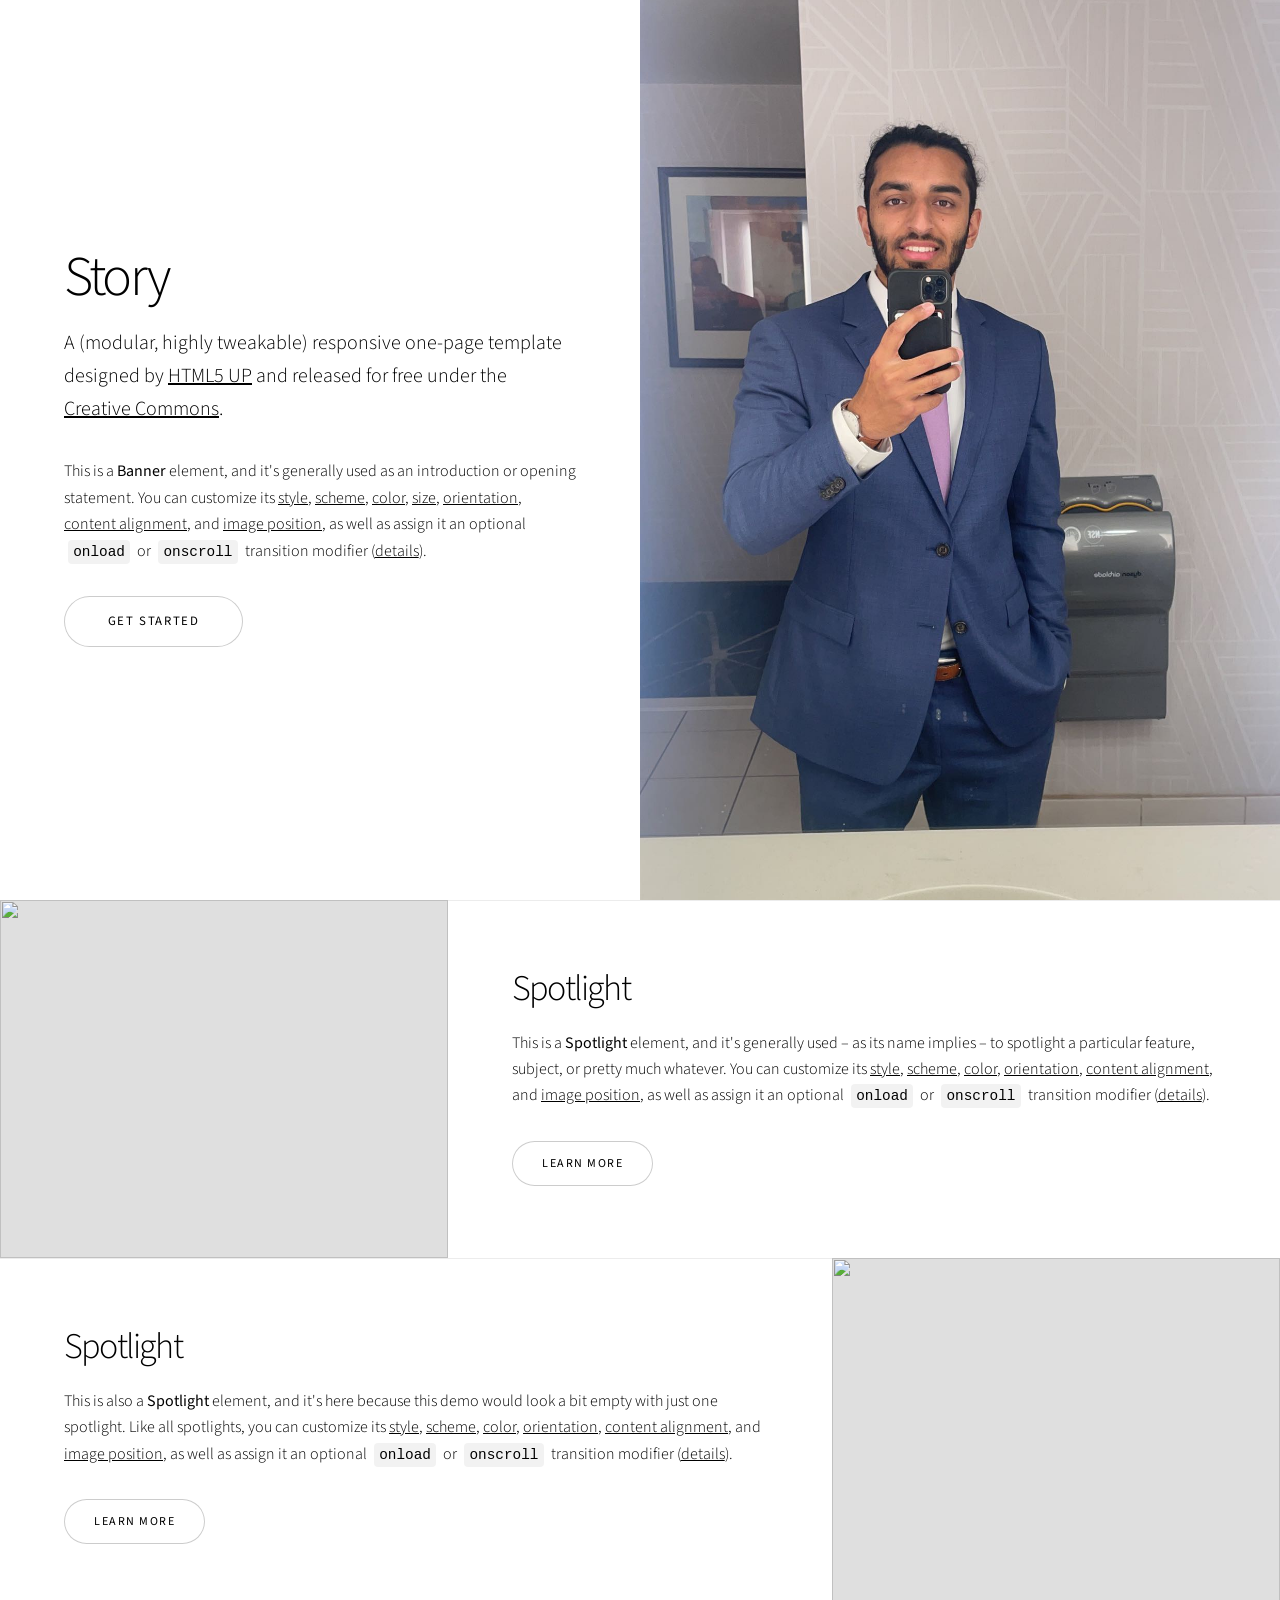
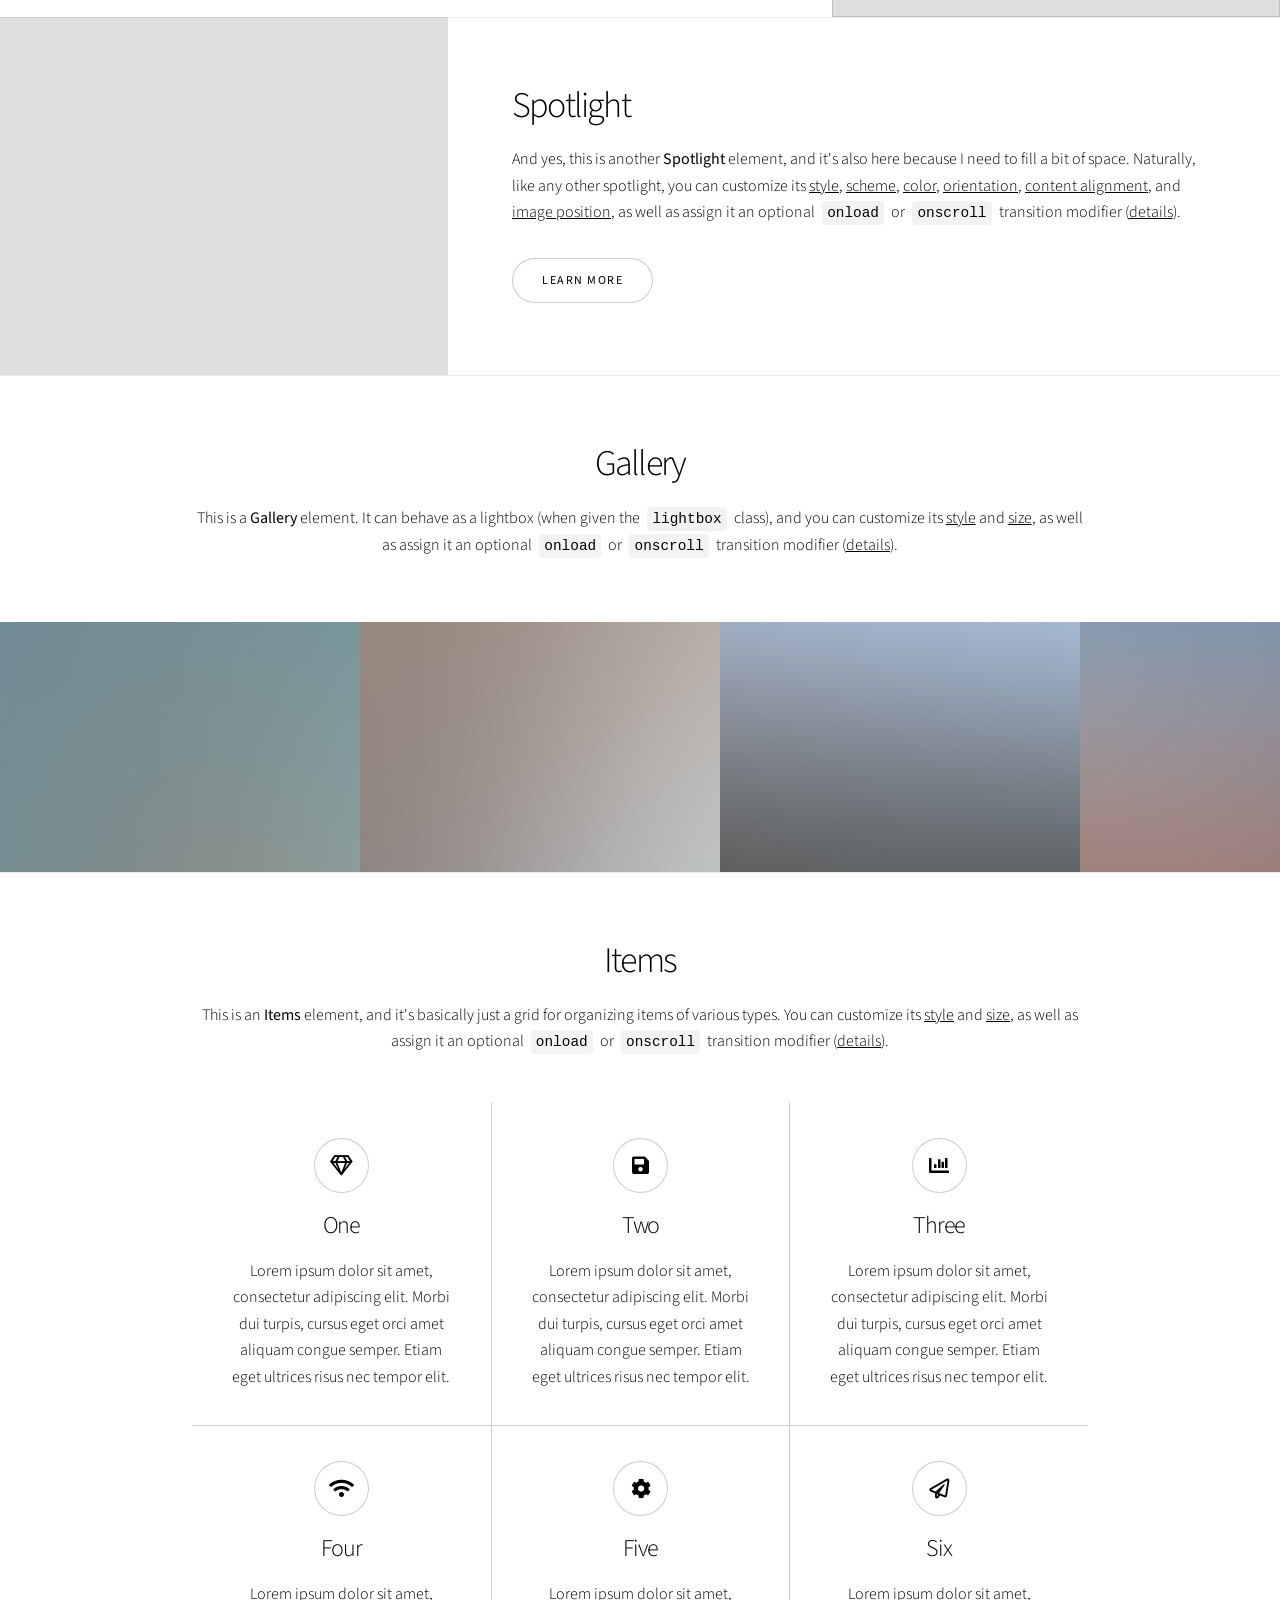
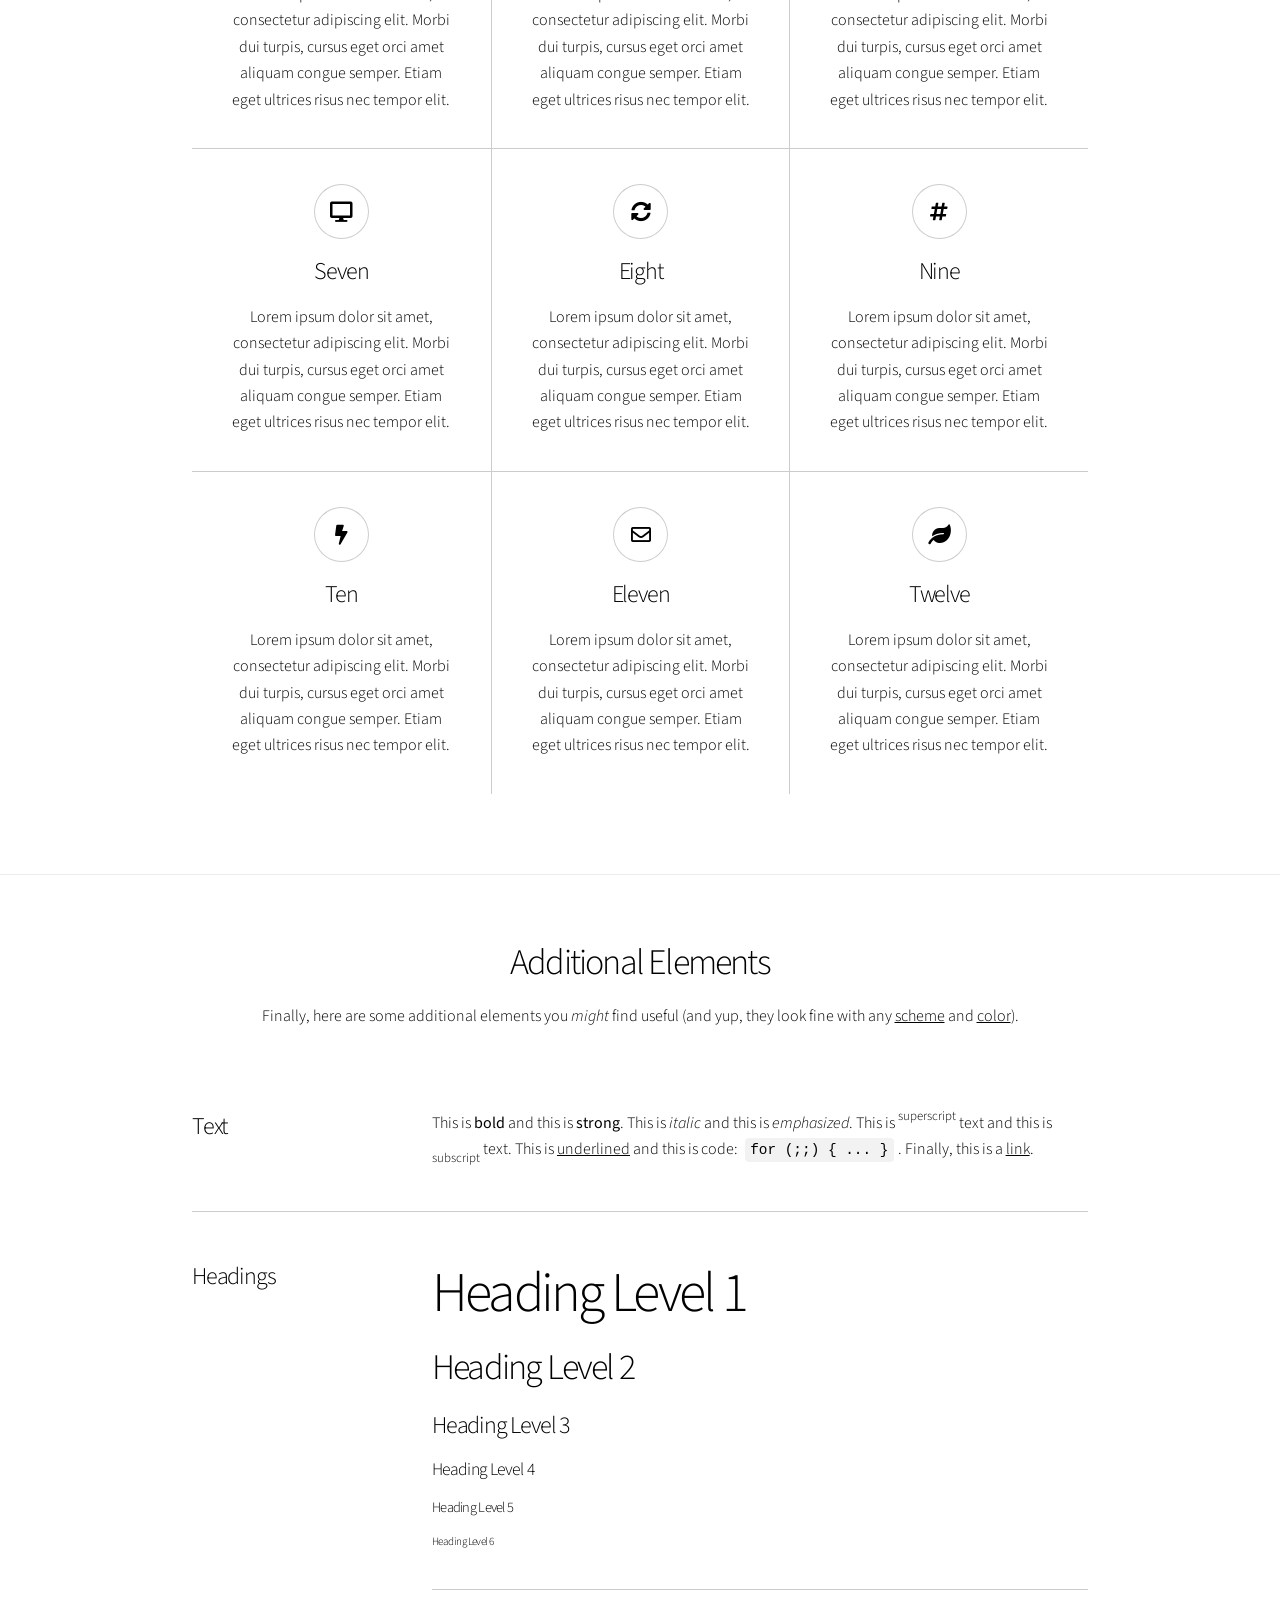
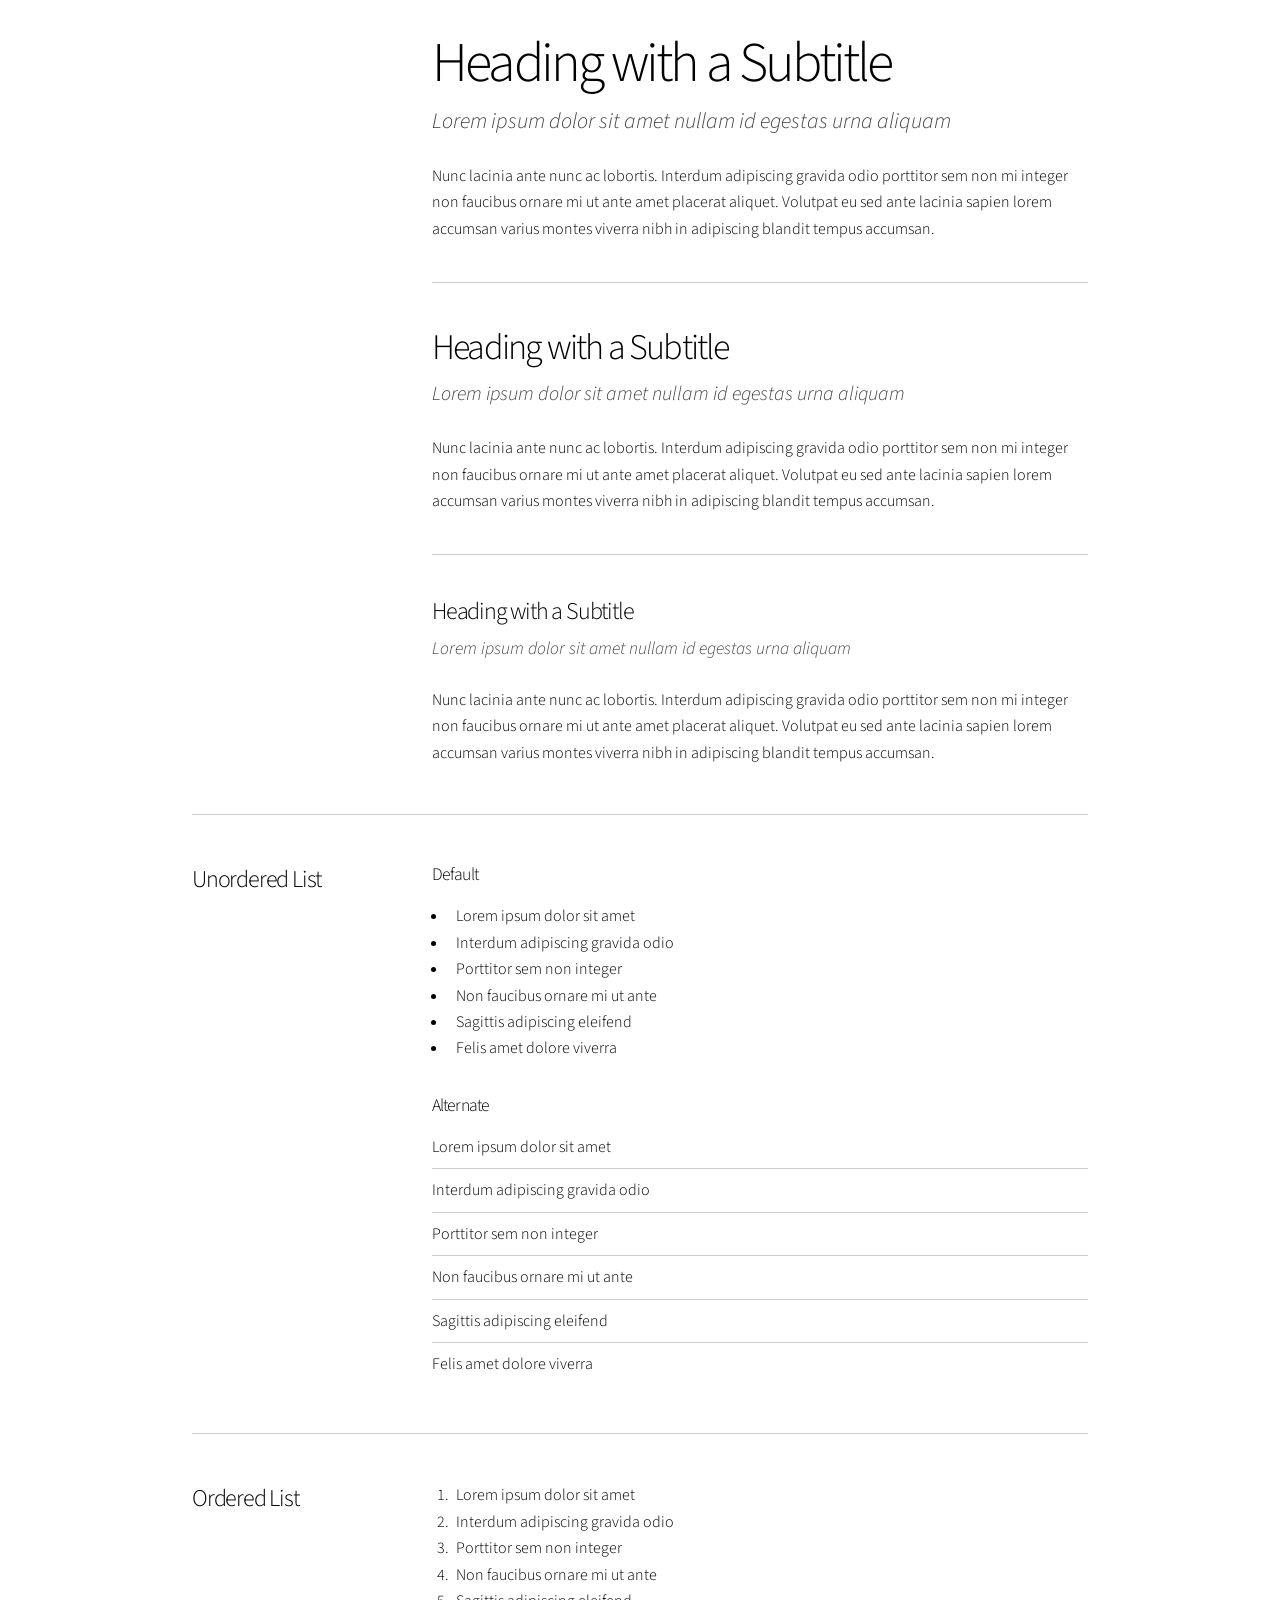
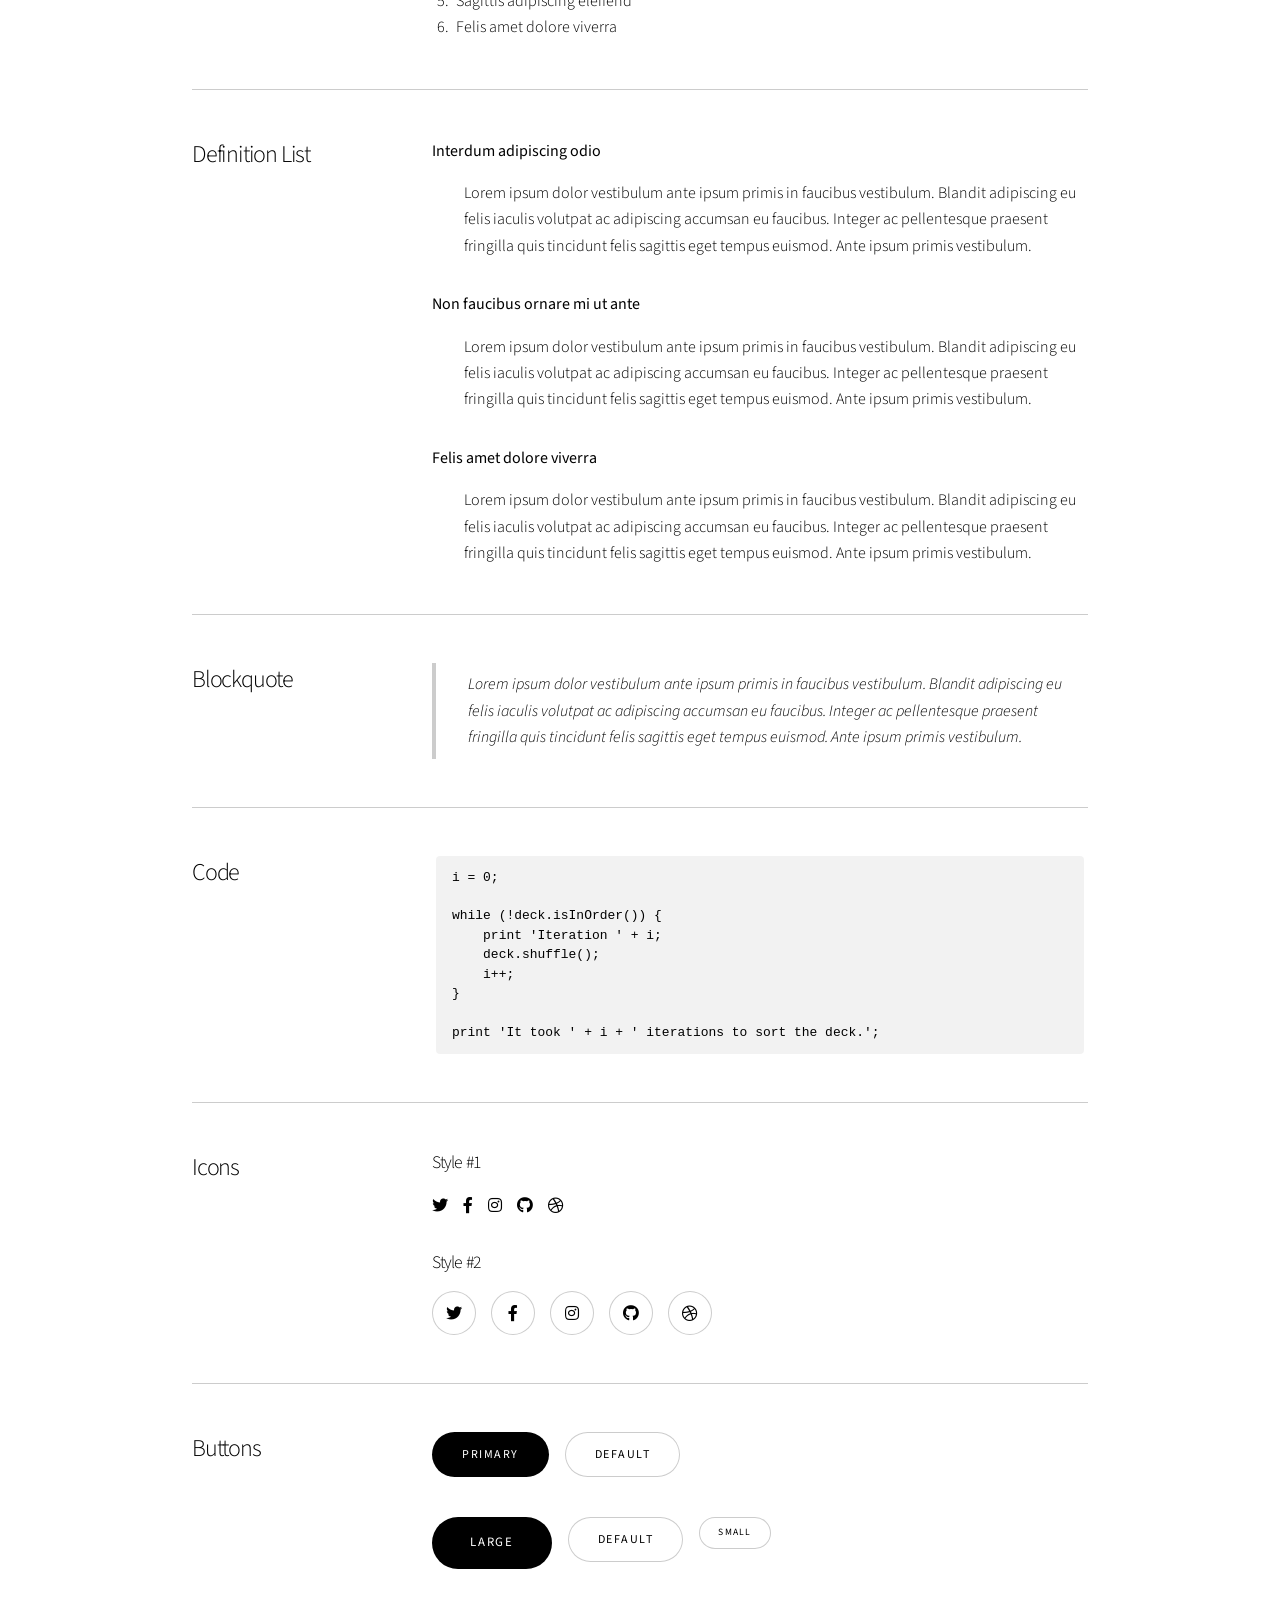
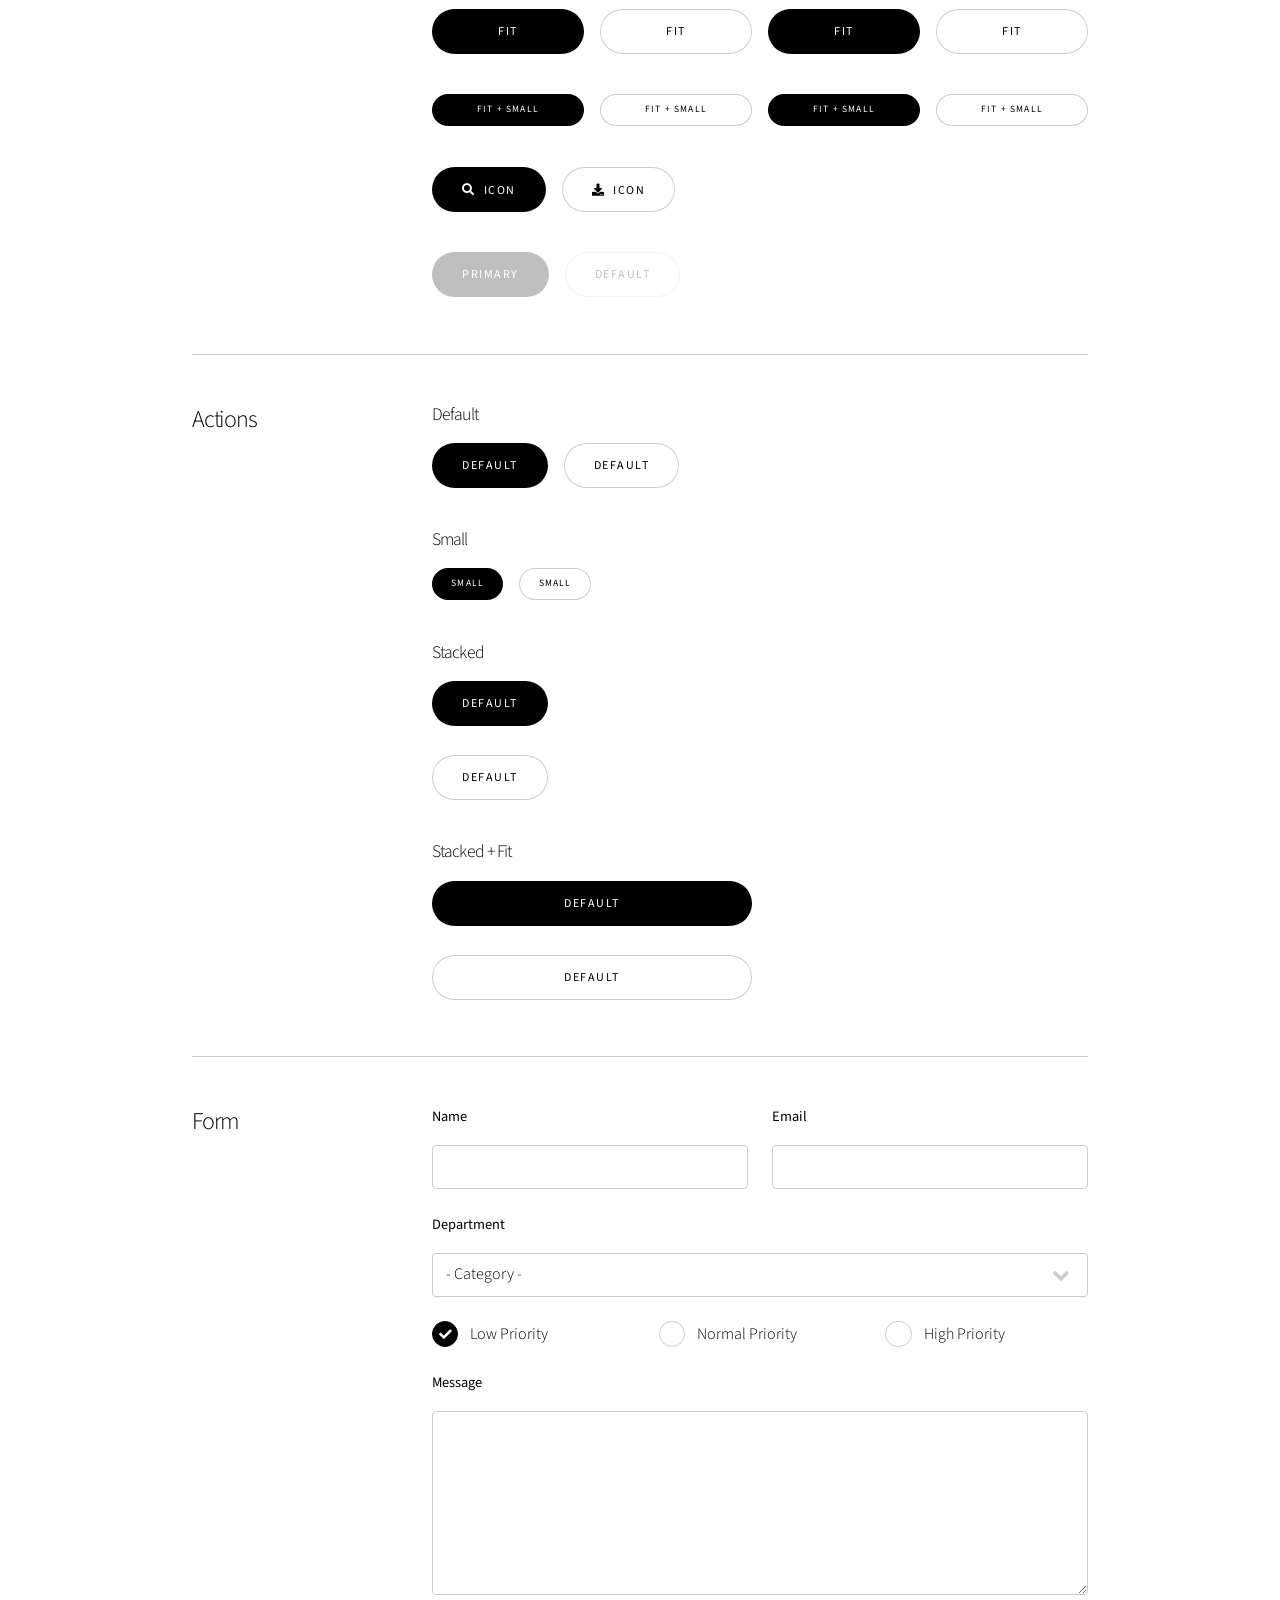
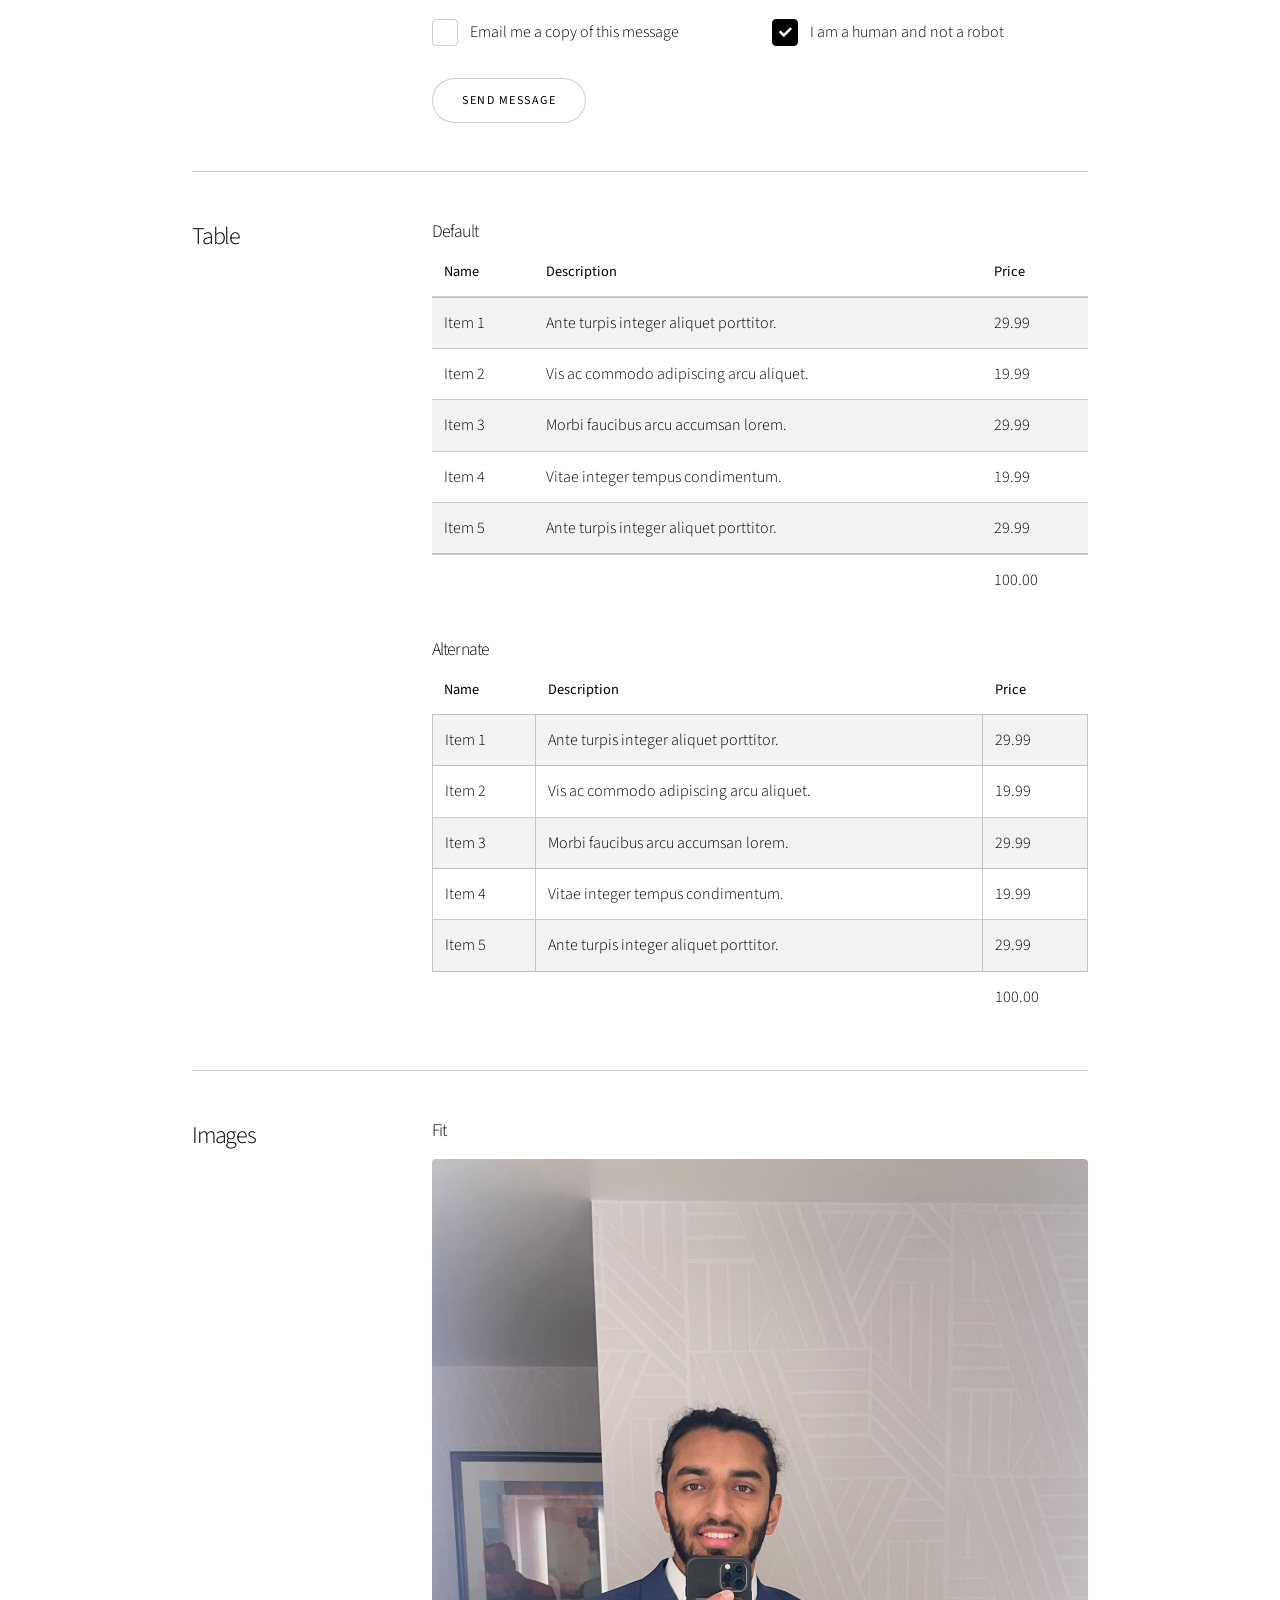
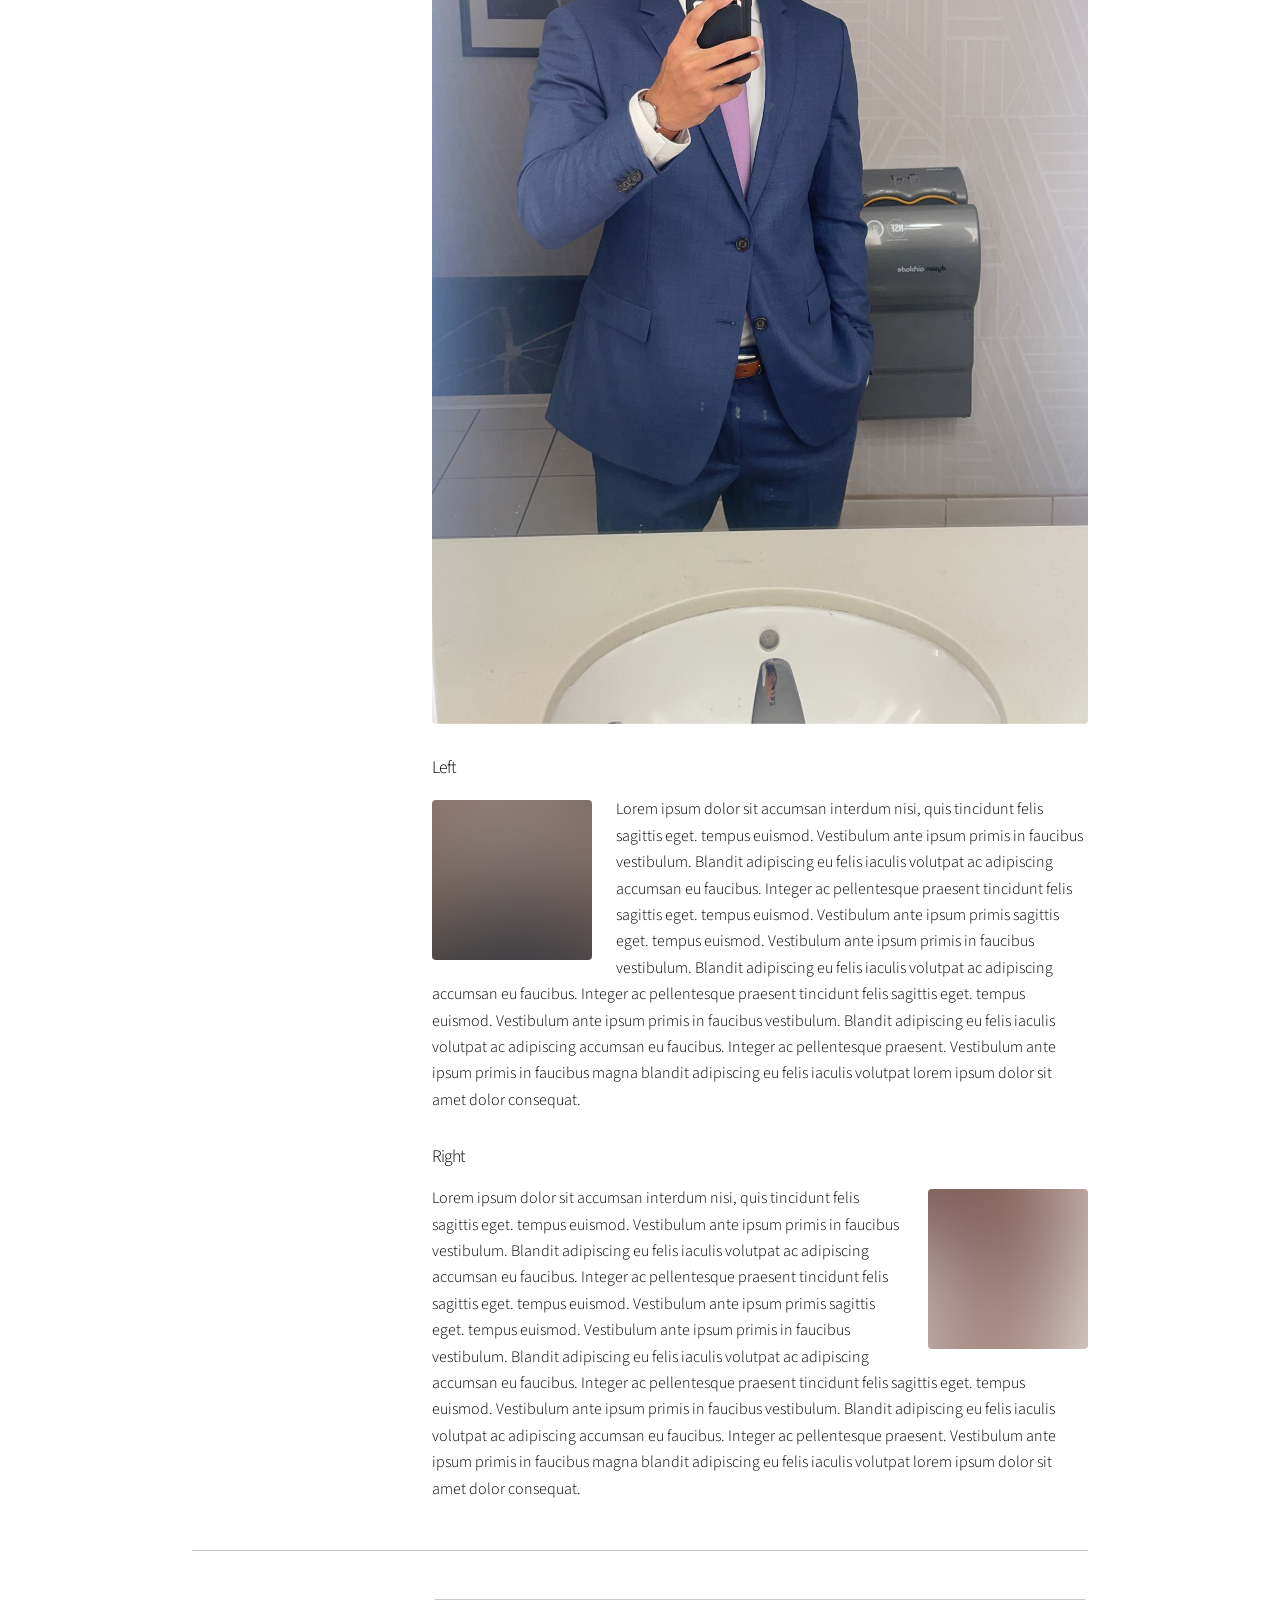
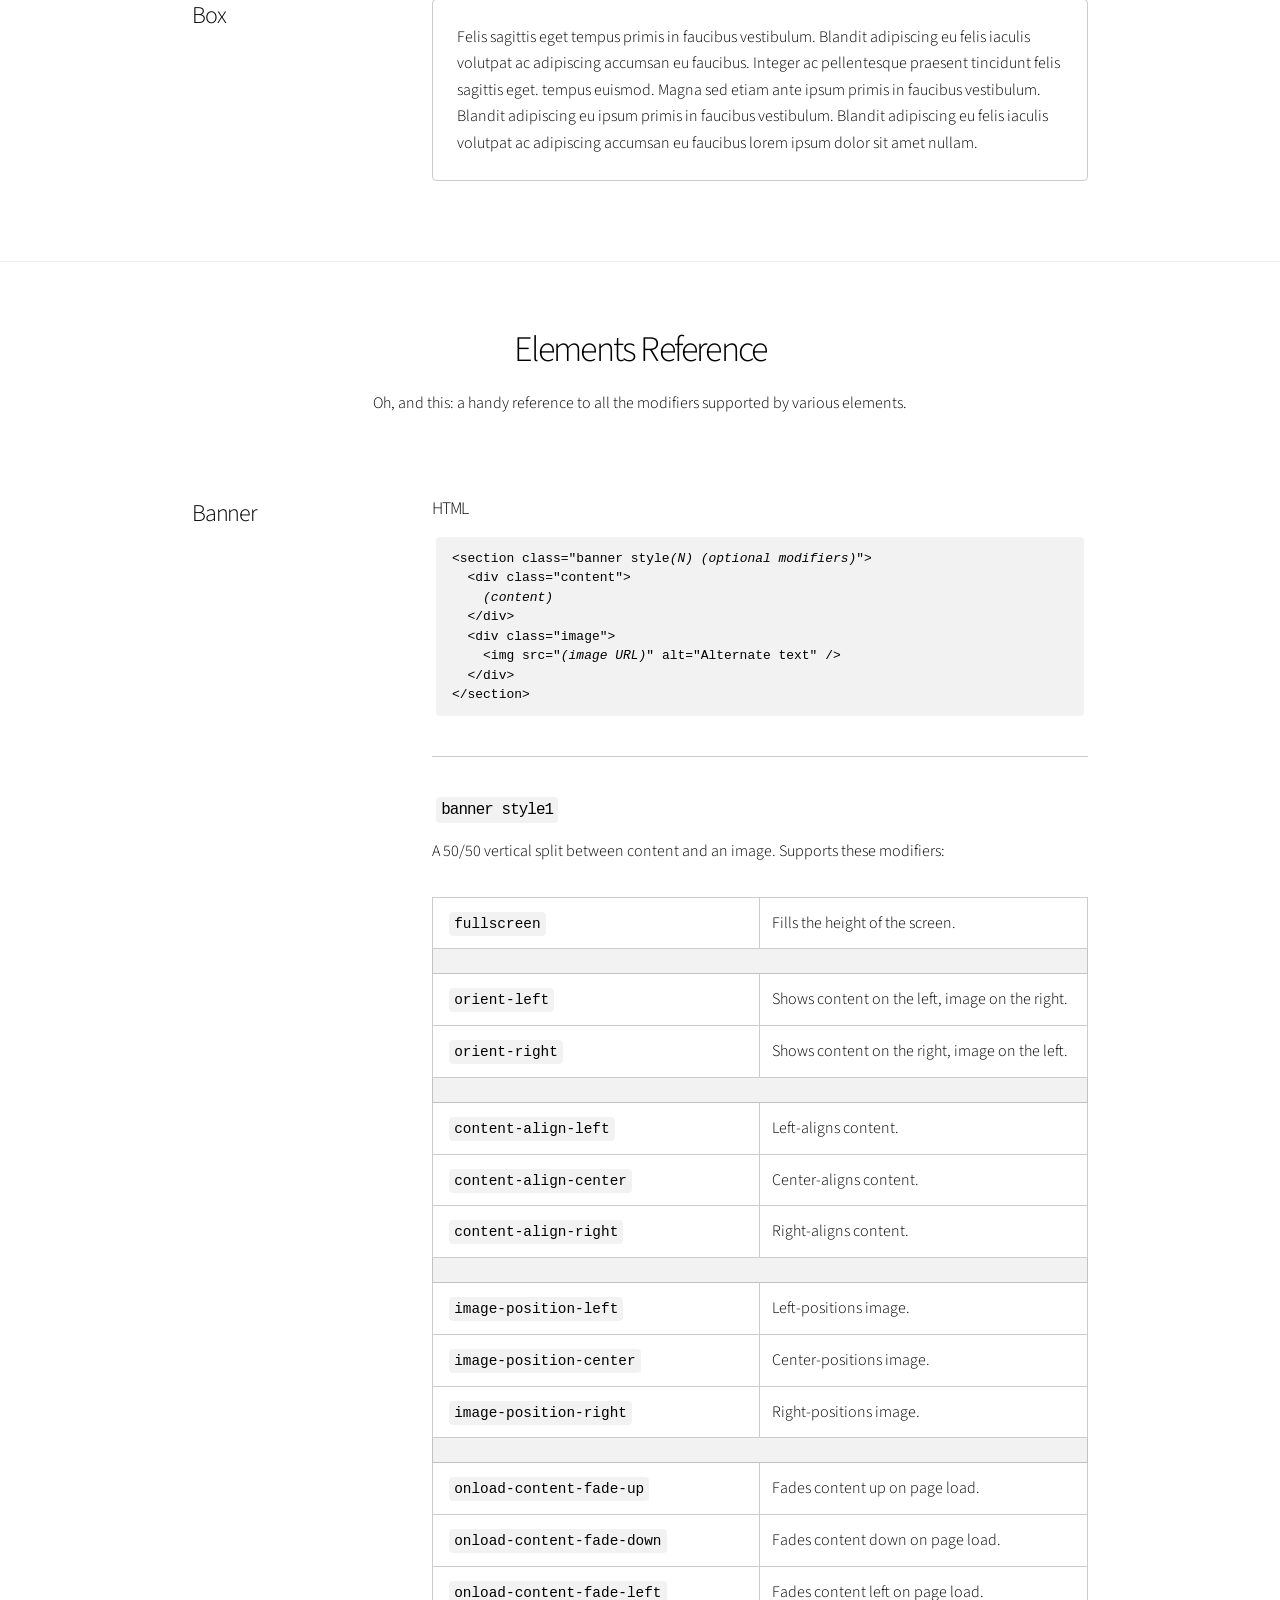
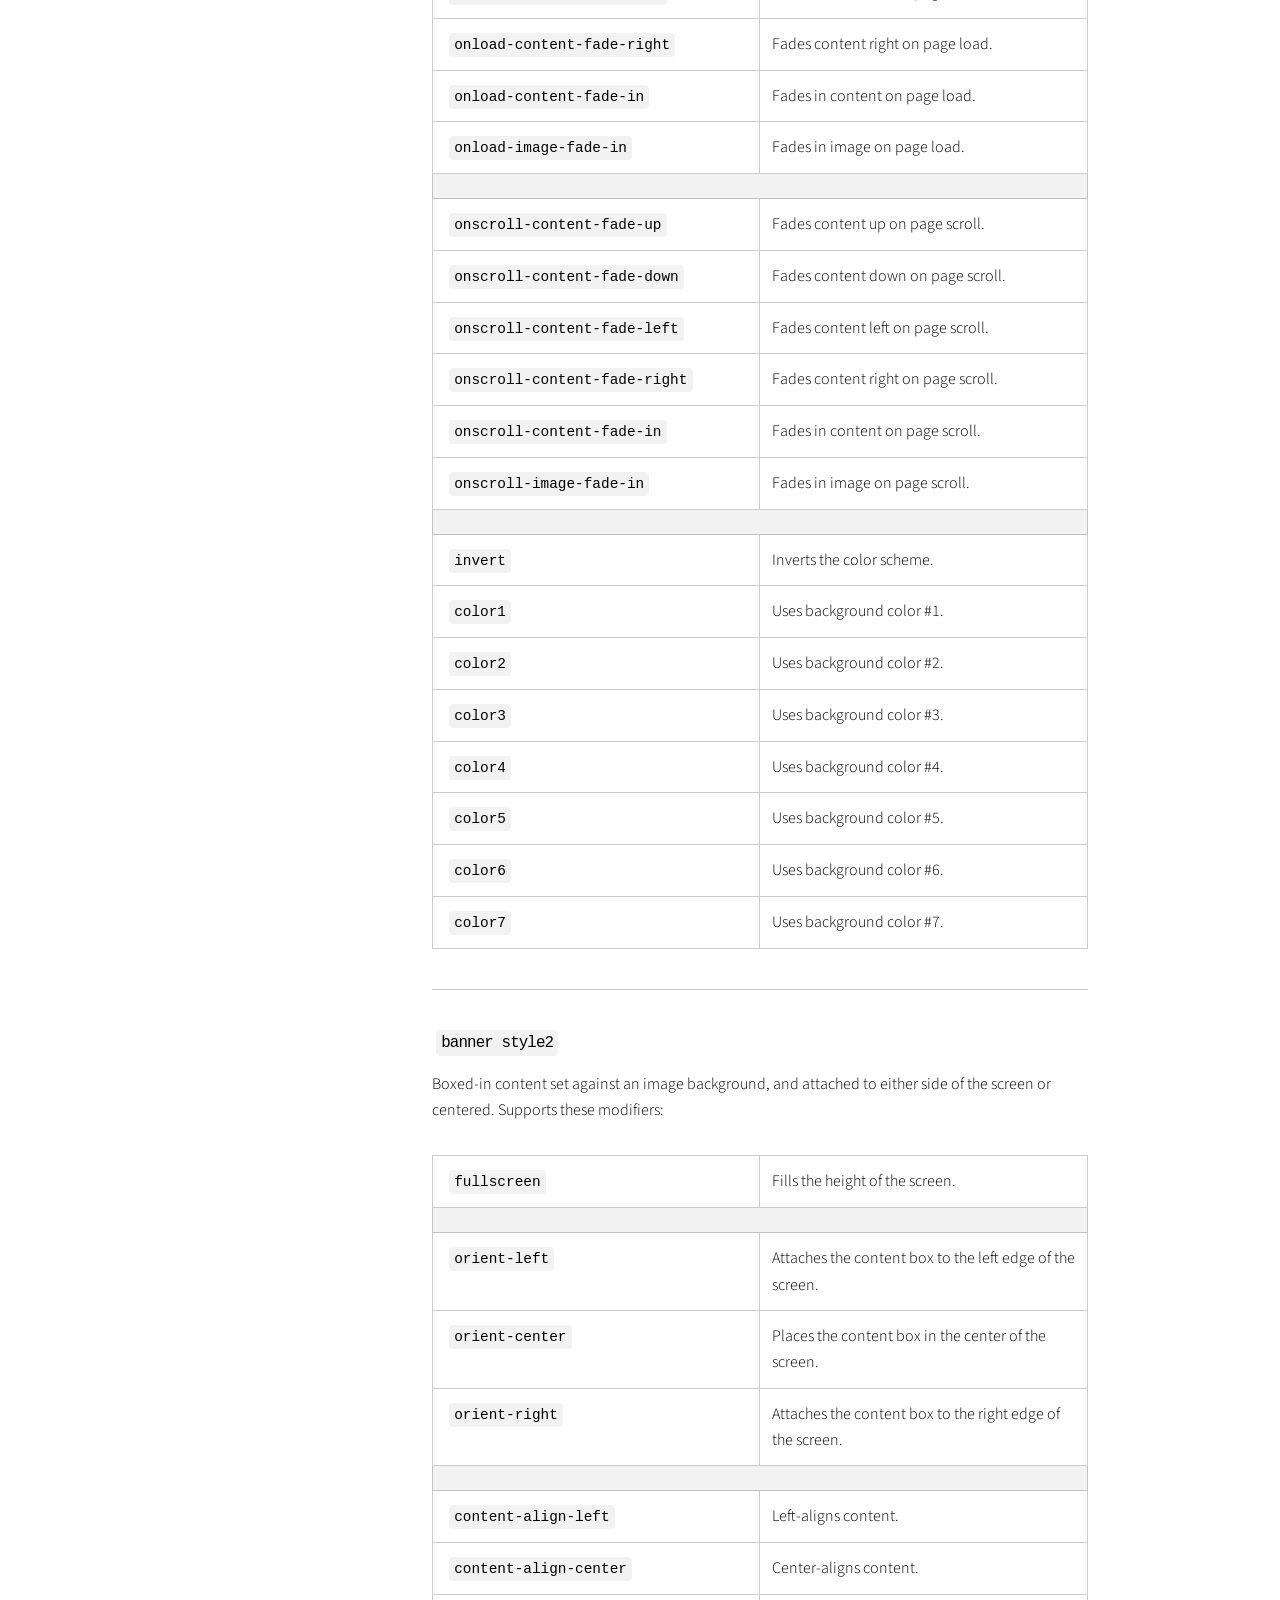
==== index-demo.html @ ec352d15 "Add website files" ====
<!DOCTYPE HTML>
<!--
	Story by HTML5 UP
	html5up.net | @ajlkn
	Free for personal and commercial use under the CCA 3.0 license (html5up.net/license)

	Note: Only needed for demo purposes. Delete for production sites.
-->
<html>
	<head>
		<title>Story by HTML5 UP</title>
		<meta charset="utf-8" />
		<meta name="viewport" content="width=device-width, initial-scale=1, user-scalable=no" />
		<link rel="stylesheet" href="assets/css/main.css" />
		<noscript><link rel="stylesheet" href="assets/css/noscript.css" /></noscript>
	</head>
	<body class="is-preload">

		<!-- Wrapper -->
			<div id="wrapper" class="divided">

				<!-- Banner -->
					<section class="banner style1 orient-left content-align-left image-position-right fullscreen onload-image-fade-in onload-content-fade-right">
						<div class="content">
							<h1>Story</h1>
							<p class="major">A (modular, highly tweakable) responsive one-page template designed by <a href="https://html5up.net">HTML5 UP</a> and released for free under the <a href="https://html5up.net/license">Creative Commons</a>.</p>
							<p>This is a <strong>Banner</strong> element, and it's generally used as an introduction or opening statement. You can customize its <span class="demo-controls">appearance with a number of modifiers</span>, as well as assign it an optional <code>onload</code> or <code>onscroll</code> transition modifier (<a href="#reference-banner">details</a>).</p>
							<ul class="actions stacked">
								<li><a href="#first" class="button large wide smooth-scroll-middle">Get Started</a></li>
							</ul>
						</div>
						<div class="image">
							<img src="images/banner.jpg" alt="" />
						</div>
					</section>

				<!-- Spotlight -->
					<section class="spotlight style1 orient-right content-align-left image-position-center onscroll-image-fade-in" id="first">
						<div class="content">
							<h2>Spotlight</h2>
							<p>This is a <strong>Spotlight</strong> element, and it's generally used &ndash; as its name implies &ndash; to spotlight a particular feature, subject, or pretty much whatever. You can customize its <span class="demo-controls">appearance with a number of modifiers</span>, as well as assign it an optional <code>onload</code> or <code>onscroll</code> transition modifier (<a href="#reference-spotlight">details</a>).</p>
							<ul class="actions stacked">
								<li><a href="#" class="button">Learn More</a></li>
							</ul>
						</div>
						<div class="image">
							<img src="images/spotlight01.jpg" alt="" />
						</div>
					</section>

				<!-- Spotlight -->
					<section class="spotlight style1 orient-left content-align-left image-position-center onscroll-image-fade-in">
						<div class="content">
							<h2>Spotlight</h2>
							<p>This is also a <strong>Spotlight</strong> element, and it's here because this demo would look a bit empty with just one spotlight. Like all spotlights, you can customize its <span class="demo-controls">appearance with a number of modifiers</span>, as well as assign it an optional <code>onload</code> or <code>onscroll</code> transition modifier (<a href="#reference-spotlight">details</a>).</p>
							<ul class="actions stacked">
								<li><a href="#" class="button">Learn More</a></li>
							</ul>
						</div>
						<div class="image">
							<img src="images/spotlight02.jpg" alt="" />
						</div>
					</section>

				<!-- Spotlight -->
					<section class="spotlight style1 orient-right content-align-left image-position-center onscroll-image-fade-in">
						<div class="content">
							<h2>Spotlight</h2>
							<p>And yes, this is another <strong>Spotlight</strong> element, and it's also here because I need to fill a bit of space. Naturally, like any other spotlight, you can customize its <span class="demo-controls">appearance with a number of modifiers</span>, as well as assign it an optional <code>onload</code> or <code>onscroll</code> transition modifier (<a href="#reference-spotlight">details</a>).</p>
							<ul class="actions stacked">
								<li><a href="#" class="button">Learn More</a></li>
							</ul>
						</div>
						<div class="image">
							<img src="images/spotlight03.jpg" alt="" />
						</div>
					</section>

				<!-- Gallery -->
					<section class="wrapper style1 align-center">
						<div class="inner">
							<h2>Gallery</h2>
							<p>This is a <strong>Gallery</strong> element. It can behave as a lightbox (when given the <code>lightbox</code> class), and you can customize its <span class="demo-controls">appearance with a number of modifiers</span>, as well as assign it an optional <code>onload</code> or <code>onscroll</code> transition modifier (<a href="#reference-gallery">details</a>).</p>
						</div>

						<!-- Gallery -->
							<div class="gallery style2 medium lightbox onscroll-fade-in">
								<article>
									<a href="images/gallery/fulls/01.jpg" class="image">
										<img src="images/gallery/thumbs/01.jpg" alt="" />
									</a>
									<div class="caption">
										<h3>Title</h3>
										<p>Lorem ipsum dolor amet, consectetur magna etiam elit. Etiam sed ultrices.</p>
										<ul class="actions fixed">
											<li><span class="button small">Details</span></li>
										</ul>
									</div>
								</article>
								<article>
									<a href="images/gallery/fulls/02.jpg" class="image">
										<img src="images/gallery/thumbs/02.jpg" alt="" />
									</a>
									<div class="caption">
										<h3>Title</h3>
										<p>Lorem ipsum dolor amet, consectetur magna etiam elit. Etiam sed ultrices.</p>
										<ul class="actions fixed">
											<li><span class="button small">Details</span></li>
										</ul>
									</div>
								</article>
								<article>
									<a href="images/gallery/fulls/03.jpg" class="image">
										<img src="images/gallery/thumbs/03.jpg" alt="" />
									</a>
									<div class="caption">
										<h3>Title</h3>
										<p>Lorem ipsum dolor amet, consectetur magna etiam elit. Etiam sed ultrices.</p>
										<ul class="actions fixed">
											<li><span class="button small">Details</span></li>
										</ul>
									</div>
								</article>
								<article>
									<a href="images/gallery/fulls/04.jpg" class="image">
										<img src="images/gallery/thumbs/04.jpg" alt="" />
									</a>
									<div class="caption">
										<h3>Title</h3>
										<p>Lorem ipsum dolor amet, consectetur magna etiam elit. Etiam sed ultrices.</p>
										<ul class="actions fixed">
											<li><span class="button small">Details</span></li>
										</ul>
									</div>
								</article>
								<article>
									<a href="images/gallery/fulls/05.jpg" class="image">
										<img src="images/gallery/thumbs/05.jpg" alt="" />
									</a>
									<div class="caption">
										<h3>Title</h3>
										<p>Lorem ipsum dolor amet, consectetur magna etiam elit. Etiam sed ultrices.</p>
										<ul class="actions fixed">
											<li><span class="button small">Details</span></li>
										</ul>
									</div>
								</article>
								<article>
									<a href="images/gallery/fulls/06.jpg" class="image">
										<img src="images/gallery/thumbs/06.jpg" alt="" />
									</a>
									<div class="caption">
										<h3>Title</h3>
										<p>Lorem ipsum dolor amet, consectetur magna etiam elit. Etiam sed ultrices.</p>
										<ul class="actions fixed">
											<li><span class="button small">Details</span></li>
										</ul>
									</div>
								</article>
								<article>
									<a href="images/gallery/fulls/07.jpg" class="image">
										<img src="images/gallery/thumbs/07.jpg" alt="" />
									</a>
									<div class="caption">
										<h3>Title</h3>
										<p>Lorem ipsum dolor amet, consectetur magna etiam elit. Etiam sed ultrices.</p>
										<ul class="actions fixed">
											<li><span class="button small">Details</span></li>
										</ul>
									</div>
								</article>
								<article>
									<a href="images/gallery/fulls/08.jpg" class="image">
										<img src="images/gallery/thumbs/08.jpg" alt="" />
									</a>
									<div class="caption">
										<h3>Title</h3>
										<p>Lorem ipsum dolor amet, consectetur magna etiam elit. Etiam sed ultrices.</p>
										<ul class="actions fixed">
											<li><span class="button small">Details</span></li>
										</ul>
									</div>
								</article>
								<article>
									<a href="images/gallery/fulls/09.jpg" class="image">
										<img src="images/gallery/thumbs/09.jpg" alt="" />
									</a>
									<div class="caption">
										<h3>Title</h3>
										<p>Lorem ipsum dolor amet, consectetur magna etiam elit. Etiam sed ultrices.</p>
										<ul class="actions fixed">
											<li><span class="button small">Details</span></li>
										</ul>
									</div>
								</article>
								<article>
									<a href="images/gallery/fulls/10.jpg" class="image">
										<img src="images/gallery/thumbs/10.jpg" alt="" />
									</a>
									<div class="caption">
										<h3>Title</h3>
										<p>Lorem ipsum dolor amet, consectetur magna etiam elit. Etiam sed ultrices.</p>
										<ul class="actions fixed">
											<li><span class="button small">Details</span></li>
										</ul>
									</div>
								</article>
								<article>
									<a href="images/gallery/fulls/11.jpg" class="image">
										<img src="images/gallery/thumbs/11.jpg" alt="" />
									</a>
									<div class="caption">
										<h3>Title</h3>
										<p>Lorem ipsum dolor amet, consectetur magna etiam elit. Etiam sed ultrices.</p>
										<ul class="actions fixed">
											<li><span class="button small">Details</span></li>
										</ul>
									</div>
								</article>
								<article>
									<a href="images/gallery/fulls/12.jpg" class="image">
										<img src="images/gallery/thumbs/12.jpg" alt="" />
									</a>
									<div class="caption">
										<h3>Title</h3>
										<p>Lorem ipsum dolor amet, consectetur magna etiam elit. Etiam sed ultrices.</p>
										<ul class="actions fixed">
											<li><span class="button small">Details</span></li>
										</ul>
									</div>
								</article>
							</div>

					</section>

				<!-- Items -->
					<section class="wrapper style1 align-center">
						<div class="inner">
							<h2>Items</h2>
							<p>This is an <strong>Items</strong> element, and it's basically just a grid for organizing items of various types. You can customize its <span class="demo-controls">appearance with a number of modifiers</span>, as well as assign it an optional <code>onload</code> or <code>onscroll</code> transition modifier (<a href="#reference-items">details</a>).</p>
							<div class="items style1 medium onscroll-fade-in">
								<section>
									<span class="icon style2 major fa-gem"></span>
									<h3>One</h3>
									<p>Lorem ipsum dolor sit amet, consectetur adipiscing elit. Morbi dui turpis, cursus eget orci amet aliquam congue semper. Etiam eget ultrices risus nec tempor elit.</p>
								</section>
								<section>
									<span class="icon solid style2 major fa-save"></span>
									<h3>Two</h3>
									<p>Lorem ipsum dolor sit amet, consectetur adipiscing elit. Morbi dui turpis, cursus eget orci amet aliquam congue semper. Etiam eget ultrices risus nec tempor elit.</p>
								</section>
								<section>
									<span class="icon solid style2 major fa-chart-bar"></span>
									<h3>Three</h3>
									<p>Lorem ipsum dolor sit amet, consectetur adipiscing elit. Morbi dui turpis, cursus eget orci amet aliquam congue semper. Etiam eget ultrices risus nec tempor elit.</p>
								</section>
								<section>
									<span class="icon solid style2 major fa-wifi"></span>
									<h3>Four</h3>
									<p>Lorem ipsum dolor sit amet, consectetur adipiscing elit. Morbi dui turpis, cursus eget orci amet aliquam congue semper. Etiam eget ultrices risus nec tempor elit.</p>
								</section>
								<section>
									<span class="icon solid style2 major fa-cog"></span>
									<h3>Five</h3>
									<p>Lorem ipsum dolor sit amet, consectetur adipiscing elit. Morbi dui turpis, cursus eget orci amet aliquam congue semper. Etiam eget ultrices risus nec tempor elit.</p>
								</section>
								<section>
									<span class="icon style2 major fa-paper-plane"></span>
									<h3>Six</h3>
									<p>Lorem ipsum dolor sit amet, consectetur adipiscing elit. Morbi dui turpis, cursus eget orci amet aliquam congue semper. Etiam eget ultrices risus nec tempor elit.</p>
								</section>
								<section>
									<span class="icon solid style2 major fa-desktop"></span>
									<h3>Seven</h3>
									<p>Lorem ipsum dolor sit amet, consectetur adipiscing elit. Morbi dui turpis, cursus eget orci amet aliquam congue semper. Etiam eget ultrices risus nec tempor elit.</p>
								</section>
								<section>
									<span class="icon solid style2 major fa-sync-alt"></span>
									<h3>Eight</h3>
									<p>Lorem ipsum dolor sit amet, consectetur adipiscing elit. Morbi dui turpis, cursus eget orci amet aliquam congue semper. Etiam eget ultrices risus nec tempor elit.</p>
								</section>
								<section>
									<span class="icon solid style2 major fa-hashtag"></span>
									<h3>Nine</h3>
									<p>Lorem ipsum dolor sit amet, consectetur adipiscing elit. Morbi dui turpis, cursus eget orci amet aliquam congue semper. Etiam eget ultrices risus nec tempor elit.</p>
								</section>
								<section>
									<span class="icon solid style2 major fa-bolt"></span>
									<h3>Ten</h3>
									<p>Lorem ipsum dolor sit amet, consectetur adipiscing elit. Morbi dui turpis, cursus eget orci amet aliquam congue semper. Etiam eget ultrices risus nec tempor elit.</p>
								</section>
								<section>
									<span class="icon style2 major fa-envelope"></span>
									<h3>Eleven</h3>
									<p>Lorem ipsum dolor sit amet, consectetur adipiscing elit. Morbi dui turpis, cursus eget orci amet aliquam congue semper. Etiam eget ultrices risus nec tempor elit.</p>
								</section>
								<section>
									<span class="icon solid style2 major fa-leaf"></span>
									<h3>Twelve</h3>
									<p>Lorem ipsum dolor sit amet, consectetur adipiscing elit. Morbi dui turpis, cursus eget orci amet aliquam congue semper. Etiam eget ultrices risus nec tempor elit.</p>
								</section>
							</div>
						</div>
					</section>

				<!-- Additional Elements -->
					<section class="wrapper style1 align-center">
						<div class="inner">
							<h2>Additional Elements</h2>
							<p>Finally, here are some additional elements you <em>might</em> find useful (and yup, they look fine with any <span class="demo-controls">appearance</span>).</p>
							<div class="index align-left">

								<!-- Text -->
									<section>
										<header>
											<h3>Text</h3>
										</header>
										<div class="content">

											<p>This is <b>bold</b> and this is <strong>strong</strong>. This is <i>italic</i> and this is <em>emphasized</em>.
											This is <sup>superscript</sup> text and this is <sub>subscript</sub> text.
											This is <u>underlined</u> and this is code: <code>for (;;) { ... }</code>.
											Finally, this is a <a href="#">link</a>.</p>

										</div>
									</section>

								<!-- Heading -->
									<section>
										<header>
											<h3>Headings</h3>
										</header>
										<div class="content">

											<h1>Heading Level 1</h1>
											<h2>Heading Level 2</h2>
											<h3>Heading Level 3</h3>
											<h4>Heading Level 4</h4>
											<h5>Heading Level 5</h5>
											<h6>Heading Level 6</h6>

											<hr />

											<header>
												<h1>Heading with a Subtitle</h1>
												<p>Lorem ipsum dolor sit amet nullam id egestas urna aliquam</p>
											</header>
											<p>Nunc lacinia ante nunc ac lobortis. Interdum adipiscing gravida odio porttitor sem non mi integer non faucibus ornare mi ut ante amet placerat aliquet. Volutpat eu sed ante lacinia sapien lorem accumsan varius montes viverra nibh in adipiscing blandit tempus accumsan.</p>

											<hr />

											<header>
												<h2>Heading with a Subtitle</h2>
												<p>Lorem ipsum dolor sit amet nullam id egestas urna aliquam</p>
											</header>
											<p>Nunc lacinia ante nunc ac lobortis. Interdum adipiscing gravida odio porttitor sem non mi integer non faucibus ornare mi ut ante amet placerat aliquet. Volutpat eu sed ante lacinia sapien lorem accumsan varius montes viverra nibh in adipiscing blandit tempus accumsan.</p>

											<hr />

											<header>
												<h3>Heading with a Subtitle</h3>
												<p>Lorem ipsum dolor sit amet nullam id egestas urna aliquam</p>
											</header>
											<p>Nunc lacinia ante nunc ac lobortis. Interdum adipiscing gravida odio porttitor sem non mi integer non faucibus ornare mi ut ante amet placerat aliquet. Volutpat eu sed ante lacinia sapien lorem accumsan varius montes viverra nibh in adipiscing blandit tempus accumsan.</p>

										</div>
									</section>

								<!-- Unordered List -->
									<section>
										<header>
											<h3>Unordered List</h3>
										</header>
										<div class="content">

											<h4>Default</h4>
											<ul>
												<li>Lorem ipsum dolor sit amet</li>
												<li>Interdum adipiscing gravida odio</li>
												<li>Porttitor sem non integer</li>
												<li>Non faucibus ornare mi ut ante</li>
												<li>Sagittis adipiscing eleifend</li>
												<li>Felis amet dolore viverra</li>
											</ul>

											<h4>Alternate</h4>
											<ul class="alt">
												<li>Lorem ipsum dolor sit amet</li>
												<li>Interdum adipiscing gravida odio</li>
												<li>Porttitor sem non integer</li>
												<li>Non faucibus ornare mi ut ante</li>
												<li>Sagittis adipiscing eleifend</li>
												<li>Felis amet dolore viverra</li>
											</ul>

										</div>
									</section>

								<!-- Ordered List -->
									<section>
										<header>
											<h3>Ordered List</h3>
										</header>
										<div class="content">

											<ol>
												<li>Lorem ipsum dolor sit amet</li>
												<li>Interdum adipiscing gravida odio</li>
												<li>Porttitor sem non integer</li>
												<li>Non faucibus ornare mi ut ante</li>
												<li>Sagittis adipiscing eleifend</li>
												<li>Felis amet dolore viverra</li>
											</ol>

										</div>
									</section>

								<!-- Definition List -->
									<section>
										<header>
											<h3>Definition List</h3>
										</header>
										<div class="content">

											<dl>
												<dt>Interdum adipiscing odio</dt>
												<dd>
													<p>Lorem ipsum dolor vestibulum ante ipsum primis in faucibus vestibulum. Blandit adipiscing eu felis iaculis volutpat ac adipiscing accumsan eu faucibus. Integer ac pellentesque praesent fringilla quis tincidunt felis sagittis eget tempus euismod. Ante ipsum primis vestibulum.</p>
												</dd>
												<dt>Non faucibus ornare mi ut ante</dt>
												<dd>
													<p>Lorem ipsum dolor vestibulum ante ipsum primis in faucibus vestibulum. Blandit adipiscing eu felis iaculis volutpat ac adipiscing accumsan eu faucibus. Integer ac pellentesque praesent fringilla quis tincidunt felis sagittis eget tempus euismod. Ante ipsum primis vestibulum.</p>
												</dd>
												<dt>Felis amet dolore viverra</dt>
												<dd>
													<p>Lorem ipsum dolor vestibulum ante ipsum primis in faucibus vestibulum. Blandit adipiscing eu felis iaculis volutpat ac adipiscing accumsan eu faucibus. Integer ac pellentesque praesent fringilla quis tincidunt felis sagittis eget tempus euismod. Ante ipsum primis vestibulum.</p>
												</dd>
											</dl>

										</div>
									</section>

								<!-- Blockquote -->
									<section>
										<header>
											<h3>Blockquote</h3>
										</header>
										<div class="content">

											<blockquote>Lorem ipsum dolor vestibulum ante ipsum primis in faucibus vestibulum. Blandit adipiscing eu felis iaculis volutpat ac adipiscing accumsan eu faucibus. Integer ac pellentesque praesent fringilla quis tincidunt felis sagittis eget tempus euismod. Ante ipsum primis vestibulum.</blockquote>

										</div>
									</section>

								<!-- Code -->
									<section>
										<header>
											<h3>Code</h3>
										</header>
										<div class="content">

											<pre><code>i = 0;

while (!deck.isInOrder()) {
    print 'Iteration ' + i;
    deck.shuffle();
    i++;
}

print 'It took ' + i + ' iterations to sort the deck.';
</code></pre>

										</div>
									</section>

								<!-- Icons -->
									<section>
										<header>
											<h3>Icons</h3>
										</header>
										<div class="content">

											<h4>Style #1</h4>
											<ul class="icons">
												<li><a href="#" class="icon brands style1 fa-twitter"><span class="label">Twitter</span></a></li>
												<li><a href="#" class="icon brands style1 fa-facebook-f"><span class="label">Facebook</span></a></li>
												<li><a href="#" class="icon brands style1 fa-instagram"><span class="label">Instagram</span></a></li>
												<li><a href="#" class="icon brands style1 fa-github"><span class="label">Github</span></a></li>
												<li><a href="#" class="icon brands style1 fa-dribbble"><span class="label">Dribbble</span></a></li>
											</ul>

											<h4>Style #2</h4>
											<ul class="icons">
												<li><a href="#" class="icon brands style2 fa-twitter"><span class="label">Twitter</span></a></li>
												<li><a href="#" class="icon brands style2 fa-facebook-f"><span class="label">Facebook</span></a></li>
												<li><a href="#" class="icon brands style2 fa-instagram"><span class="label">Instagram</span></a></li>
												<li><a href="#" class="icon brands style2 fa-github"><span class="label">Github</span></a></li>
												<li><a href="#" class="icon brands style2 fa-dribbble"><span class="label">Dribbble</span></a></li>
											</ul>

										</div>
									</section>

								<!-- Buttons -->
									<section>
										<header>
											<h3>Buttons</h3>
										</header>
										<div class="content">

											<ul class="actions">
												<li><a href="#" class="button primary">Primary</a></li>
												<li><a href="#" class="button">Default</a></li>
											</ul>
											<ul class="actions">
												<li><a href="#" class="button primary large">Large</a></li>
												<li><a href="#" class="button">Default</a></li>
												<li><a href="#" class="button small">Small</a></li>
											</ul>
											<ul class="actions fit">
												<li><a href="#" class="button primary fit">Fit</a></li>
												<li><a href="#" class="button fit">Fit</a></li>
												<li><a href="#" class="button primary fit">Fit</a></li>
												<li><a href="#" class="button fit">Fit</a></li>
											</ul>
											<ul class="actions fit small">
												<li><a href="#" class="button primary fit small">Fit + Small</a></li>
												<li><a href="#" class="button fit small">Fit + Small</a></li>
												<li><a href="#" class="button primary fit small">Fit + Small</a></li>
												<li><a href="#" class="button fit small">Fit + Small</a></li>
											</ul>
											<ul class="actions">
												<li><a href="#" class="button primary icon solid fa-search">Icon</a></li>
												<li><a href="#" class="button icon solid fa-download">Icon</a></li>
											</ul>
											<ul class="actions">
												<li><span class="button primary disabled">Primary</span></li>
												<li><span class="button disabled">Default</span></li>
											</ul>

										</div>
									</section>

								<!-- Actions -->
									<section>
										<header>
											<h3>Actions</h3>
										</header>
										<div class="content">

											<h4>Default</h4>
											<ul class="actions">
												<li><a href="#" class="button primary">Default</a></li>
												<li><a href="#" class="button">Default</a></li>
											</ul>

											<h4>Small</h4>
											<ul class="actions small">
												<li><a href="#" class="button primary small">Small</a></li>
												<li><a href="#" class="button small">Small</a></li>
											</ul>

											<h4>Stacked</h4>
											<ul class="actions stacked">
												<li><a href="#" class="button primary">Default</a></li>
												<li><a href="#" class="button">Default</a></li>
											</ul>

											<h4>Stacked + Fit</h4>
											<ul class="actions stacked">
												<li><a href="#" class="button primary fit">Default</a></li>
												<li><a href="#" class="button fit">Default</a></li>
											</ul>

										</div>
									</section>

								<!-- Form -->
									<section>
										<header>
											<h3>Form</h3>
										</header>
										<div class="content">

											<form method="post" action="#">
												<div class="fields">
													<div class="field half">
														<label for="name">Name</label>
														<input type="text" name="name" id="name" value="" />
													</div>
													<div class="field half">
														<label for="email">Email</label>
														<input type="email" name="email" id="email" value="" />
													</div>
													<div class="field">
														<label for="department">Department</label>
														<select name="department" id="department">
															<option value="">- Category -</option>
															<option value="1">Manufacturing</option>
															<option value="2">Shipping</option>
															<option value="3">Administration</option>
															<option value="4">Human Resources</option>
														</select>
													</div>
													<div class="field third">
														<input type="radio" id="priority-low" name="priority" checked />
														<label for="priority-low">Low Priority</label>
													</div>
													<div class="field third">
														<input type="radio" id="priority-normal" name="priority" />
														<label for="priority-normal">Normal Priority</label>
													</div>
													<div class="field third">
														<input type="radio" id="priority-high" name="priority" />
														<label for="priority-high">High Priority</label>
													</div>
													<div class="field">
														<label for="message">Message</label>
														<textarea name="message" id="message" rows="6"></textarea>
													</div>
													<div class="field half">
														<input type="checkbox" id="copy" name="copy" />
														<label for="copy">Email me a copy of this message</label>
													</div>
													<div class="field half">
														<input type="checkbox" id="human" name="human" checked />
														<label for="human">I am a human and not a robot</label>
													</div>
												</div>
												<ul class="actions">
													<li><input type="submit" name="submit" id="submit" value="Send Message" /></li>
												</ul>
											</form>

										</div>
									</section>

								<!-- Table -->
									<section>
										<header>
											<h3>Table</h3>
										</header>
										<div class="content">

											<h4>Default</h4>
											<div class="table-wrapper">
												<table>
													<thead>
														<tr>
															<th>Name</th>
															<th>Description</th>
															<th>Price</th>
														</tr>
													</thead>
													<tbody>
														<tr>
															<td>Item 1</td>
															<td>Ante turpis integer aliquet porttitor.</td>
															<td>29.99</td>
														</tr>
														<tr>
															<td>Item 2</td>
															<td>Vis ac commodo adipiscing arcu aliquet.</td>
															<td>19.99</td>
														</tr>
														<tr>
															<td>Item 3</td>
															<td> Morbi faucibus arcu accumsan lorem.</td>
															<td>29.99</td>
														</tr>
														<tr>
															<td>Item 4</td>
															<td>Vitae integer tempus condimentum.</td>
															<td>19.99</td>
														</tr>
														<tr>
															<td>Item 5</td>
															<td>Ante turpis integer aliquet porttitor.</td>
															<td>29.99</td>
														</tr>
													</tbody>
													<tfoot>
														<tr>
															<td colspan="2"></td>
															<td>100.00</td>
														</tr>
													</tfoot>
												</table>
											</div>

											<h4>Alternate</h4>
											<div class="table-wrapper">
												<table class="alt">
													<thead>
														<tr>
															<th>Name</th>
															<th>Description</th>
															<th>Price</th>
														</tr>
													</thead>
													<tbody>
														<tr>
															<td>Item 1</td>
															<td>Ante turpis integer aliquet porttitor.</td>
															<td>29.99</td>
														</tr>
														<tr>
															<td>Item 2</td>
															<td>Vis ac commodo adipiscing arcu aliquet.</td>
															<td>19.99</td>
														</tr>
														<tr>
															<td>Item 3</td>
															<td> Morbi faucibus arcu accumsan lorem.</td>
															<td>29.99</td>
														</tr>
														<tr>
															<td>Item 4</td>
															<td>Vitae integer tempus condimentum.</td>
															<td>19.99</td>
														</tr>
														<tr>
															<td>Item 5</td>
															<td>Ante turpis integer aliquet porttitor.</td>
															<td>29.99</td>
														</tr>
													</tbody>
													<tfoot>
														<tr>
															<td colspan="2"></td>
															<td>100.00</td>
														</tr>
													</tfoot>
												</table>
											</div>

										</div>
									</section>

								<!-- Images -->
									<section>
										<header>
											<h3>Images</h3>
										</header>
										<div class="content">

											<h4>Fit</h4>
											<span class="image fit"><img src="images/banner.jpg" alt="" /></span>

											<h4>Left</h4>
											<p><span class="image left"><img src="images/pic01.jpg" alt="" /></span>Lorem ipsum dolor sit accumsan interdum nisi, quis tincidunt felis sagittis eget. tempus euismod. Vestibulum ante ipsum primis in faucibus vestibulum. Blandit adipiscing eu felis iaculis volutpat ac adipiscing accumsan eu faucibus. Integer ac pellentesque praesent tincidunt felis sagittis eget. tempus euismod. Vestibulum ante ipsum primis sagittis eget. tempus euismod. Vestibulum ante ipsum primis in faucibus vestibulum. Blandit adipiscing eu felis iaculis volutpat ac adipiscing accumsan eu faucibus. Integer ac pellentesque praesent tincidunt felis sagittis eget. tempus euismod. Vestibulum ante ipsum primis in faucibus vestibulum. Blandit adipiscing eu felis iaculis volutpat ac adipiscing accumsan eu faucibus. Integer ac pellentesque praesent. Vestibulum ante ipsum primis in faucibus magna blandit adipiscing eu felis iaculis volutpat lorem ipsum dolor sit amet dolor consequat.</p>

											<h4>Right</h4>
											<p><span class="image right"><img src="images/pic02.jpg" alt="" /></span>Lorem ipsum dolor sit accumsan interdum nisi, quis tincidunt felis sagittis eget. tempus euismod. Vestibulum ante ipsum primis in faucibus vestibulum. Blandit adipiscing eu felis iaculis volutpat ac adipiscing accumsan eu faucibus. Integer ac pellentesque praesent tincidunt felis sagittis eget. tempus euismod. Vestibulum ante ipsum primis sagittis eget. tempus euismod. Vestibulum ante ipsum primis in faucibus vestibulum. Blandit adipiscing eu felis iaculis volutpat ac adipiscing accumsan eu faucibus. Integer ac pellentesque praesent tincidunt felis sagittis eget. tempus euismod. Vestibulum ante ipsum primis in faucibus vestibulum. Blandit adipiscing eu felis iaculis volutpat ac adipiscing accumsan eu faucibus. Integer ac pellentesque praesent. Vestibulum ante ipsum primis in faucibus magna blandit adipiscing eu felis iaculis volutpat lorem ipsum dolor sit amet dolor consequat.</p>

										</div>
									</section>

								<!-- Box -->
									<section>
										<header>
											<h3>Box</h3>
										</header>
										<div class="content">

											<div class="box">
												<p>Felis sagittis eget tempus primis in faucibus vestibulum. Blandit adipiscing eu felis iaculis volutpat ac adipiscing accumsan eu faucibus. Integer ac pellentesque praesent tincidunt felis sagittis eget. tempus euismod. Magna sed etiam ante ipsum primis in faucibus vestibulum. Blandit adipiscing eu ipsum primis in faucibus vestibulum. Blandit adipiscing eu felis iaculis volutpat ac adipiscing accumsan eu faucibus lorem ipsum dolor sit amet nullam.</p>
											</div>

										</div>
									</section>

							</div>


						</div>
					</section>

				<!-- Modifiers -->
					<section class="wrapper style1 align-center" id="reference">
						<div class="inner">
							<h2>Elements Reference</h2>
							<p>Oh, and this: a handy reference to all the modifiers supported by various elements.</p>
							<div class="index align-left">

								<!-- Banner -->
									<section id="reference-banner">
										<header>
											<h3>Banner</h3>
										</header>
										<div class="content">

											<h4>HTML</h4>
<pre><code>&lt;section class="banner style<em>(N)</em> <em>(optional modifiers)</em>"&gt;
  &lt;div class="content"&gt;
    <em>(content)</em>
  &lt;/div&gt;
  &lt;div class="image"&gt;
    &lt;img src="<em>(image URL)</em>" alt="Alternate text" /&gt;
  &lt;/div&gt;
&lt;/section&gt;</code></pre>

											<hr />

											<!-- style1 -->
												<section>
													<h4><code>banner style1</code></h4>
													<p>A 50/50 vertical split between content and an image. Supports these modifiers:</p>

													<div class="table-wrapper">
														<table class="alt uniform fixed">
															<tbody>
																<tr>
																	<td><code>fullscreen</code></td>
																	<td>Fills the height of the screen.</td>
																</tr>
																<tr class="alt">
																	<td colspan="2"></td>
																</tr>
																<tr>
																	<td><code>orient-left</code></td>
																	<td>Shows content on the left, image on the right.</td>
																</tr>
																<tr>
																	<td><code>orient-right</code></td>
																	<td>Shows content on the right, image on the left.</td>
																</tr>
																<tr class="alt">
																	<td colspan="2"></td>
																</tr>
																<tr>
																	<td><code>content-align-left</code></td>
																	<td>Left-aligns content.</td>
																</tr>
																<tr>
																	<td><code>content-align-center</code></td>
																	<td>Center-aligns content.</td>
																</tr>
																<tr>
																	<td><code>content-align-right</code></td>
																	<td>Right-aligns content.</td>
																</tr>
																<tr class="alt">
																	<td colspan="2"></td>
																</tr>
																<tr>
																	<td><code>image-position-left</code></td>
																	<td>Left-positions image.</td>
																</tr>
																<tr>
																	<td><code>image-position-center</code></td>
																	<td>Center-positions image.</td>
																</tr>
																<tr>
																	<td><code>image-position-right</code></td>
																	<td>Right-positions image.</td>
																</tr>
																<tr class="alt">
																	<td colspan="2"></td>
																</tr>
																<tr>
																	<td><code>onload-content-fade-up</code></td>
																	<td>Fades content up on page load.</td>
																</tr>
																<tr>
																	<td><code>onload-content-fade-down</code></td>
																	<td>Fades content down on page load.</td>
																</tr>
																<tr>
																	<td><code>onload-content-fade-left</code></td>
																	<td>Fades content left on page load.</td>
																</tr>
																<tr>
																	<td><code>onload-content-fade-right</code></td>
																	<td>Fades content right on page load.</td>
																</tr>
																<tr>
																	<td><code>onload-content-fade-in</code></td>
																	<td>Fades in content on page load.</td>
																</tr>
																<tr>
																	<td><code>onload-image-fade-in</code></td>
																	<td>Fades in image on page load.</td>
																</tr>
																<tr class="alt">
																	<td colspan="2"></td>
																</tr>
																<tr>
																	<td><code>onscroll-content-fade-up</code></td>
																	<td>Fades content up on page scroll.</td>
																</tr>
																<tr>
																	<td><code>onscroll-content-fade-down</code></td>
																	<td>Fades content down on page scroll.</td>
																</tr>
																<tr>
																	<td><code>onscroll-content-fade-left</code></td>
																	<td>Fades content left on page scroll.</td>
																</tr>
																<tr>
																	<td><code>onscroll-content-fade-right</code></td>
																	<td>Fades content right on page scroll.</td>
																</tr>
																<tr>
																	<td><code>onscroll-content-fade-in</code></td>
																	<td>Fades in content on page scroll.</td>
																</tr>
																<tr>
																	<td><code>onscroll-image-fade-in</code></td>
																	<td>Fades in image on page scroll.</td>
																</tr>
																<tr class="alt">
																	<td colspan="2"></td>
																</tr>
																<tr>
																	<td><code>invert</code></td>
																	<td>Inverts the color scheme.</td>
																</tr>
																<tr>
																	<td><code>color1</code></td>
																	<td>Uses background color #1.</td>
																</tr>
																<tr>
																	<td><code>color2</code></td>
																	<td>Uses background color #2.</td>
																</tr>
																<tr>
																	<td><code>color3</code></td>
																	<td>Uses background color #3.</td>
																</tr>
																<tr>
																	<td><code>color4</code></td>
																	<td>Uses background color #4.</td>
																</tr>
																<tr>
																	<td><code>color5</code></td>
																	<td>Uses background color #5.</td>
																</tr>
																<tr>
																	<td><code>color6</code></td>
																	<td>Uses background color #6.</td>
																</tr>
																<tr>
																	<td><code>color7</code></td>
																	<td>Uses background color #7.</td>
																</tr>
															</tbody>
														</table>
													</div>
												</section>

											<hr />

											<!-- style2 -->
												<section>
													<h4><code>banner style2</code></h4>
													<p>Boxed-in content set against an image background, and attached to either side of the screen or centered. Supports these modifiers:</p>

													<div class="table-wrapper">
														<table class="alt uniform fixed">
															<tbody>
																<tr>
																	<td><code>fullscreen</code></td>
																	<td>Fills the height of the screen.</td>
																</tr>
																<tr class="alt">
																	<td colspan="2"></td>
																</tr>
																<tr>
																	<td><code>orient-left</code></td>
																	<td>Attaches the content box to the left edge of the screen.</td>
																</tr>
																<tr>
																	<td><code>orient-center</code></td>
																	<td>Places the content box in the center of the screen.</td>
																</tr>
																<tr>
																	<td><code>orient-right</code></td>
																	<td>Attaches the content box to the right edge of the screen.</td>
																</tr>
																<tr class="alt">
																	<td colspan="2"></td>
																</tr>
																<tr>
																	<td><code>content-align-left</code></td>
																	<td>Left-aligns content.</td>
																</tr>
																<tr>
																	<td><code>content-align-center</code></td>
																	<td>Center-aligns content.</td>
																</tr>
																<tr>
																	<td><code>content-align-right</code></td>
																	<td>Right-aligns content.</td>
																</tr>
																<tr class="alt">
																	<td colspan="2"></td>
																</tr>
																<tr>
																	<td><code>image-position-left</code></td>
																	<td>Left-positions image.</td>
																</tr>
																<tr>
																	<td><code>image-position-center</code></td>
																	<td>Center-positions image.</td>
																</tr>
																<tr>
																	<td><code>image-position-right</code></td>
																	<td>Right-positions image.</td>
																</tr>
																<tr class="alt">
																	<td colspan="2"></td>
																</tr>
																<tr>
																	<td><code>onload-content-fade-up</code></td>
																	<td>Fades content up on page load.</td>
																</tr>
																<tr>
																	<td><code>onload-content-fade-down</code></td>
																	<td>Fades content down on page load.</td>
																</tr>
																<tr>
																	<td><code>onload-content-fade-left</code></td>
																	<td>Fades content left on page load.</td>
																</tr>
																<tr>
																	<td><code>onload-content-fade-right</code></td>
																	<td>Fades content right on page load.</td>
																</tr>
																<tr>
																	<td><code>onload-content-fade-in</code></td>
																	<td>Fades in content on page load.</td>
																</tr>
																<tr>
																	<td><code>onload-image-fade-in</code></td>
																	<td>Fades in image on page load.</td>
																</tr>
																<tr class="alt">
																	<td colspan="2"></td>
																</tr>
																<tr>
																	<td><code>onscroll-content-fade-up</code></td>
																	<td>Fades content up on page scroll.</td>
																</tr>
																<tr>
																	<td><code>onscroll-content-fade-down</code></td>
																	<td>Fades content down on page scroll.</td>
																</tr>
																<tr>
																	<td><code>onscroll-content-fade-left</code></td>
																	<td>Fades content left on page scroll.</td>
																</tr>
																<tr>
																	<td><code>onscroll-content-fade-right</code></td>
																	<td>Fades content right on page scroll.</td>
																</tr>
																<tr>
																	<td><code>onscroll-content-fade-in</code></td>
																	<td>Fades in content on page scroll.</td>
																</tr>
																<tr>
																	<td><code>onscroll-image-fade-in</code></td>
																	<td>Fades in image on page scroll.</td>
																</tr>
																<tr class="alt">
																	<td colspan="2"></td>
																</tr>
																<tr>
																	<td><code>invert</code></td>
																	<td>Inverts the color scheme.</td>
																</tr>
																<tr>
																	<td><code>color1</code></td>
																	<td>Uses background color #1.</td>
																</tr>
																<tr>
																	<td><code>color2</code></td>
																	<td>Uses background color #2.</td>
																</tr>
																<tr>
																	<td><code>color3</code></td>
																	<td>Uses background color #3.</td>
																</tr>
																<tr>
																	<td><code>color4</code></td>
																	<td>Uses background color #4.</td>
																</tr>
																<tr>
																	<td><code>color5</code></td>
																	<td>Uses background color #5.</td>
																</tr>
																<tr>
																	<td><code>color6</code></td>
																	<td>Uses background color #6.</td>
																</tr>
																<tr>
																	<td><code>color7</code></td>
																	<td>Uses background color #7.</td>
																</tr>
															</tbody>
														</table>
													</div>
												</section>

											<hr />

											<!-- style3 -->
												<section>
													<h4><code>banner style3</code></h4>
													<p>An image within a circular frame placed to the side of content. Supports these modifiers:</p>

													<div class="table-wrapper">
														<table class="alt uniform fixed">
															<tbody>
																<tr>
																	<td><code>fullscreen</code></td>
																	<td>Fills the height of the screen.</td>
																</tr>
																<tr class="alt">
																	<td colspan="2"></td>
																</tr>
																<tr>
																	<td><code>orient-left</code></td>
																	<td>Places the content on the left, image on the right.</td>
																</tr>
																<tr>
																	<td><code>orient-right</code></td>
																	<td>Places the content on the right, image on the left.</td>
																</tr>
																<tr class="alt">
																	<td colspan="2"></td>
																</tr>
																<tr>
																	<td><code>content-align-left</code></td>
																	<td>Left-aligns content.</td>
																</tr>
																<tr>
																	<td><code>content-align-center</code></td>
																	<td>Center-aligns content.</td>
																</tr>
																<tr>
																	<td><code>content-align-right</code></td>
																	<td>Right-aligns content.</td>
																</tr>
																<tr class="alt">
																	<td colspan="2"></td>
																</tr>
																<tr>
																	<td><code>image-position-left</code></td>
																	<td>Left-positions image.</td>
																</tr>
																<tr>
																	<td><code>image-position-center</code></td>
																	<td>Center-positions image.</td>
																</tr>
																<tr>
																	<td><code>image-position-right</code></td>
																	<td>Right-positions image.</td>
																</tr>
																<tr class="alt">
																	<td colspan="2"></td>
																</tr>
																<tr>
																	<td><code>onload-content-fade-up</code></td>
																	<td>Fades content up on page load.</td>
																</tr>
																<tr>
																	<td><code>onload-content-fade-down</code></td>
																	<td>Fades content down on page load.</td>
																</tr>
																<tr>
																	<td><code>onload-content-fade-left</code></td>
																	<td>Fades content left on page load.</td>
																</tr>
																<tr>
																	<td><code>onload-content-fade-right</code></td>
																	<td>Fades content right on page load.</td>
																</tr>
																<tr>
																	<td><code>onload-content-fade-in</code></td>
																	<td>Fades in content on page load.</td>
																</tr>
																<tr>
																	<td><code>onload-image-fade-up</code></td>
																	<td>Fades image up on page load.</td>
																</tr>
																<tr>
																	<td><code>onload-image-fade-down</code></td>
																	<td>Fades image down on page load.</td>
																</tr>
																<tr>
																	<td><code>onload-image-fade-left</code></td>
																	<td>Fades image left on page load.</td>
																</tr>
																<tr>
																	<td><code>onload-image-fade-right</code></td>
																	<td>Fades image right on page load.</td>
																</tr>
																<tr>
																	<td><code>onload-image-fade-in</code></td>
																	<td>Fades in image on page load.</td>
																</tr>
																<tr class="alt">
																	<td colspan="2"></td>
																</tr>
																<tr>
																	<td><code>onscroll-content-fade-up</code></td>
																	<td>Fades content up on page scroll.</td>
																</tr>
																<tr>
																	<td><code>onscroll-content-fade-down</code></td>
																	<td>Fades content down on page scroll.</td>
																</tr>
																<tr>
																	<td><code>onscroll-content-fade-left</code></td>
																	<td>Fades content left on page scroll.</td>
																</tr>
																<tr>
																	<td><code>onscroll-content-fade-right</code></td>
																	<td>Fades content right on page scroll.</td>
																</tr>
																<tr>
																	<td><code>onscroll-content-fade-in</code></td>
																	<td>Fades in content on page scroll.</td>
																</tr>
																<tr>
																	<td><code>onscroll-image-fade-up</code></td>
																	<td>Fades image up on page scroll.</td>
																</tr>
																<tr>
																	<td><code>onscroll-image-fade-down</code></td>
																	<td>Fades image down on page scroll.</td>
																</tr>
																<tr>
																	<td><code>onscroll-image-fade-left</code></td>
																	<td>Fades image left on page scroll.</td>
																</tr>
																<tr>
																	<td><code>onscroll-image-fade-right</code></td>
																	<td>Fades image right on page scroll.</td>
																</tr>
																<tr>
																	<td><code>onscroll-image-fade-in</code></td>
																	<td>Fades in image on page scroll.</td>
																</tr>
																<tr class="alt">
																	<td colspan="2"></td>
																</tr>
																<tr>
																	<td><code>invert</code></td>
																	<td>Inverts the color scheme.</td>
																</tr>
																<tr>
																	<td><code>color1</code></td>
																	<td>Uses background color #1.</td>
																</tr>
																<tr>
																	<td><code>color2</code></td>
																	<td>Uses background color #2.</td>
																</tr>
																<tr>
																	<td><code>color3</code></td>
																	<td>Uses background color #3.</td>
																</tr>
																<tr>
																	<td><code>color4</code></td>
																	<td>Uses background color #4.</td>
																</tr>
																<tr>
																	<td><code>color5</code></td>
																	<td>Uses background color #5.</td>
																</tr>
																<tr>
																	<td><code>color6</code></td>
																	<td>Uses background color #6.</td>
																</tr>
																<tr>
																	<td><code>color7</code></td>
																	<td>Uses background color #7.</td>
																</tr>
															</tbody>
														</table>
													</div>
												</section>

											<hr />

											<!-- style4 -->
												<section>
													<h4><code>banner style4</code></h4>
													<p>An image within a phone-shaped frame placed to the side of content. Supports these modifiers:</p>

													<div class="table-wrapper">
														<table class="alt uniform fixed">
															<tbody>
																<tr>
																	<td><code>fullscreen</code></td>
																	<td>Fills the height of the screen.</td>
																</tr>
																<tr class="alt">
																	<td colspan="2"></td>
																</tr>
																<tr>
																	<td><code>iphone</code></td>
																	<td>Uses iPhone styling for image frame.</td>
																</tr>
																<tr>
																	<td><code>android</code></td>
																	<td>Uses Android styling for image frame.</td>
																</tr>
																<tr class="alt">
																	<td colspan="2"></td>
																</tr>
																<tr>
																	<td><code>orient-left</code></td>
																	<td>Places the content on the left, image on the right.</td>
																</tr>
																<tr>
																	<td><code>orient-right</code></td>
																	<td>Places the content on the right, image on the left.</td>
																</tr>
																<tr class="alt">
																	<td colspan="2"></td>
																</tr>
																<tr>
																	<td><code>content-align-left</code></td>
																	<td>Left-aligns content.</td>
																</tr>
																<tr>
																	<td><code>content-align-center</code></td>
																	<td>Center-aligns content.</td>
																</tr>
																<tr>
																	<td><code>content-align-right</code></td>
																	<td>Right-aligns content.</td>
																</tr>
																<tr class="alt">
																	<td colspan="2"></td>
																</tr>
																<tr>
																	<td><code>image-position-left</code></td>
																	<td>Left-positions image.</td>
																</tr>
																<tr>
																	<td><code>image-position-center</code></td>
																	<td>Center-positions image.</td>
																</tr>
																<tr>
																	<td><code>image-position-right</code></td>
																	<td>Right-positions image.</td>
																</tr>
																<tr class="alt">
																	<td colspan="2"></td>
																</tr>
																<tr>
																	<td><code>onload-content-fade-up</code></td>
																	<td>Fades content up on page load.</td>
																</tr>
																<tr>
																	<td><code>onload-content-fade-down</code></td>
																	<td>Fades content down on page load.</td>
																</tr>
																<tr>
																	<td><code>onload-content-fade-left</code></td>
																	<td>Fades content left on page load.</td>
																</tr>
																<tr>
																	<td><code>onload-content-fade-right</code></td>
																	<td>Fades content right on page load.</td>
																</tr>
																<tr>
																	<td><code>onload-content-fade-in</code></td>
																	<td>Fades in content on page load.</td>
																</tr>
																<tr>
																	<td><code>onload-image-fade-up</code></td>
																	<td>Fades image up on page load.</td>
																</tr>
																<tr>
																	<td><code>onload-image-fade-down</code></td>
																	<td>Fades image down on page load.</td>
																</tr>
																<tr>
																	<td><code>onload-image-fade-left</code></td>
																	<td>Fades image left on page load.</td>
																</tr>
																<tr>
																	<td><code>onload-image-fade-right</code></td>
																	<td>Fades image right on page load.</td>
																</tr>
																<tr>
																	<td><code>onload-image-fade-in</code></td>
																	<td>Fades in image on page load.</td>
																</tr>
																<tr class="alt">
																	<td colspan="2"></td>
																</tr>
																<tr>
																	<td><code>onscroll-content-fade-up</code></td>
																	<td>Fades content up on page scroll.</td>
																</tr>
																<tr>
																	<td><code>onscroll-content-fade-down</code></td>
																	<td>Fades content down on page scroll.</td>
																</tr>
																<tr>
																	<td><code>onscroll-content-fade-left</code></td>
																	<td>Fades content left on page scroll.</td>
																</tr>
																<tr>
																	<td><code>onscroll-content-fade-right</code></td>
																	<td>Fades content right on page scroll.</td>
																</tr>
																<tr>
																	<td><code>onscroll-content-fade-in</code></td>
																	<td>Fades in content on page scroll.</td>
																</tr>
																<tr>
																	<td><code>onscroll-image-fade-up</code></td>
																	<td>Fades image up on page scroll.</td>
																</tr>
																<tr>
																	<td><code>onscroll-image-fade-down</code></td>
																	<td>Fades image down on page scroll.</td>
																</tr>
																<tr>
																	<td><code>onscroll-image-fade-left</code></td>
																	<td>Fades image left on page scroll.</td>
																</tr>
																<tr>
																	<td><code>onscroll-image-fade-right</code></td>
																	<td>Fades image right on page scroll.</td>
																</tr>
																<tr>
																	<td><code>onscroll-image-fade-in</code></td>
																	<td>Fades in image on page scroll.</td>
																</tr>
																<tr class="alt">
																	<td colspan="2"></td>
																</tr>
																<tr>
																	<td><code>invert</code></td>
																	<td>Inverts the color scheme.</td>
																</tr>
																<tr>
																	<td><code>color1</code></td>
																	<td>Uses background color #1.</td>
																</tr>
																<tr>
																	<td><code>color2</code></td>
																	<td>Uses background color #2.</td>
																</tr>
																<tr>
																	<td><code>color3</code></td>
																	<td>Uses background color #3.</td>
																</tr>
																<tr>
																	<td><code>color4</code></td>
																	<td>Uses background color #4.</td>
																</tr>
																<tr>
																	<td><code>color5</code></td>
																	<td>Uses background color #5.</td>
																</tr>
																<tr>
																	<td><code>color6</code></td>
																	<td>Uses background color #6.</td>
																</tr>
																<tr>
																	<td><code>color7</code></td>
																	<td>Uses background color #7.</td>
																</tr>
															</tbody>
														</table>
													</div>
												</section>

											<hr />

											<!-- style5 -->
												<section>
													<h4><code>banner style5</code></h4>
													<p>Content set directly against an image background. Supports these modifiers:</p>

													<div class="table-wrapper">
														<table class="alt uniform fixed">
															<tbody>
																<tr>
																	<td><code>fullscreen</code></td>
																	<td>Fills the height of the screen.</td>
																</tr>
																<tr class="alt">
																	<td colspan="2"></td>
																</tr>
																<tr>
																	<td><code>content-align-left</code></td>
																	<td>Left-aligns content.</td>
																</tr>
																<tr>
																	<td><code>content-align-center</code></td>
																	<td>Center-aligns content.</td>
																</tr>
																<tr>
																	<td><code>content-align-right</code></td>
																	<td>Right-aligns content.</td>
																</tr>
																<tr class="alt">
																	<td colspan="2"></td>
																</tr>
																<tr>
																	<td><code>image-position-left</code></td>
																	<td>Left-positions image.</td>
																</tr>
																<tr>
																	<td><code>image-position-center</code></td>
																	<td>Center-positions image.</td>
																</tr>
																<tr>
																	<td><code>image-position-right</code></td>
																	<td>Right-positions image.</td>
																</tr>
																<tr class="alt">
																	<td colspan="2"></td>
																</tr>
																<tr>
																	<td><code>onload-content-fade-up</code></td>
																	<td>Fades content up on page load.</td>
																</tr>
																<tr>
																	<td><code>onload-content-fade-down</code></td>
																	<td>Fades content down on page load.</td>
																</tr>
																<tr>
																	<td><code>onload-content-fade-left</code></td>
																	<td>Fades content left on page load.</td>
																</tr>
																<tr>
																	<td><code>onload-content-fade-right</code></td>
																	<td>Fades content right on page load.</td>
																</tr>
																<tr>
																	<td><code>onload-content-fade-in</code></td>
																	<td>Fades in content on page load.</td>
																</tr>
																<tr>
																	<td><code>onload-image-fade-in</code></td>
																	<td>Fades in image on page load.</td>
																</tr>
																<tr class="alt">
																	<td colspan="2"></td>
																</tr>
																<tr>
																	<td><code>onscroll-content-fade-up</code></td>
																	<td>Fades content up on page scroll.</td>
																</tr>
																<tr>
																	<td><code>onscroll-content-fade-down</code></td>
																	<td>Fades content down on page scroll.</td>
																</tr>
																<tr>
																	<td><code>onscroll-content-fade-left</code></td>
																	<td>Fades content left on page scroll.</td>
																</tr>
																<tr>
																	<td><code>onscroll-content-fade-right</code></td>
																	<td>Fades content right on page scroll.</td>
																</tr>
																<tr>
																	<td><code>onscroll-content-fade-in</code></td>
																	<td>Fades in content on page scroll.</td>
																</tr>
																<tr>
																	<td><code>onscroll-image-fade-in</code></td>
																	<td>Fades in image on page scroll.</td>
																</tr>
																<tr class="alt">
																	<td colspan="2"></td>
																</tr>
																<tr>
																	<td><code>invert</code></td>
																	<td>Inverts the color scheme.</td>
																</tr>
																<tr>
																	<td><code>color1</code></td>
																	<td>Uses background color #1.</td>
																</tr>
																<tr>
																	<td><code>color2</code></td>
																	<td>Uses background color #2.</td>
																</tr>
																<tr>
																	<td><code>color3</code></td>
																	<td>Uses background color #3.</td>
																</tr>
																<tr>
																	<td><code>color4</code></td>
																	<td>Uses background color #4.</td>
																</tr>
																<tr>
																	<td><code>color5</code></td>
																	<td>Uses background color #5.</td>
																</tr>
																<tr>
																	<td><code>color6</code></td>
																	<td>Uses background color #6.</td>
																</tr>
																<tr>
																	<td><code>color7</code></td>
																	<td>Uses background color #7.</td>
																</tr>
															</tbody>
														</table>
													</div>
												</section>

										</div>
									</section>

								<!-- Spotlight -->
									<section id="reference-spotlight">
										<header>
											<h3>Spotlight</h3>
										</header>
										<div class="content">

											<h4>HTML</h4>
<pre><code>&lt;section class="spotlight style<em>(N)</em> <em>(optional modifiers)</em>"&gt;
  &lt;div class="content"&gt;
    <em>(content)</em>
  &lt;/div&gt;
  &lt;div class="image"&gt;
    &lt;img src="<em>(image URL)</em>" alt="Alternate text" /&gt;
  &lt;/div&gt;
&lt;/section&gt;</code></pre>

											<hr />

											<!-- style1 -->
												<section>
													<h4><code>spotlight style1</code></h4>
													<p>A 30/70 (or 70/30, depending on orientation) vertical split between content and an image. Supports these modifiers:</p>

													<div class="table-wrapper">
														<table class="alt uniform fixed">
															<tbody>
																<tr>
																	<td><code>orient-left</code></td>
																	<td>Shows content on the left, image on the right.</td>
																</tr>
																<tr>
																	<td><code>orient-right</code></td>
																	<td>Shows content on the right, image on the left.</td>
																</tr>
																<tr class="alt">
																	<td colspan="2"></td>
																</tr>
																<tr>
																	<td><code>content-align-left</code></td>
																	<td>Left-aligns content.</td>
																</tr>
																<tr>
																	<td><code>content-align-center</code></td>
																	<td>Center-aligns content.</td>
																</tr>
																<tr>
																	<td><code>content-align-right</code></td>
																	<td>Right-aligns content.</td>
																</tr>
																<tr class="alt">
																	<td colspan="2"></td>
																</tr>
																<tr>
																	<td><code>image-position-left</code></td>
																	<td>Left-positions image.</td>
																</tr>
																<tr>
																	<td><code>image-position-center</code></td>
																	<td>Center-positions image.</td>
																</tr>
																<tr>
																	<td><code>image-position-right</code></td>
																	<td>Right-positions image.</td>
																</tr>
																<tr class="alt">
																	<td colspan="2"></td>
																</tr>
																<tr>
																	<td><code>onload-content-fade-up</code></td>
																	<td>Fades content up on page load.</td>
																</tr>
																<tr>
																	<td><code>onload-content-fade-down</code></td>
																	<td>Fades content down on page load.</td>
																</tr>
																<tr>
																	<td><code>onload-content-fade-left</code></td>
																	<td>Fades content left on page load.</td>
																</tr>
																<tr>
																	<td><code>onload-content-fade-right</code></td>
																	<td>Fades content right on page load.</td>
																</tr>
																<tr>
																	<td><code>onload-content-fade-in</code></td>
																	<td>Fades in content on page load.</td>
																</tr>
																<tr>
																	<td><code>onload-image-fade-in</code></td>
																	<td>Fades in image on page load.</td>
																</tr>
																<tr class="alt">
																	<td colspan="2"></td>
																</tr>
																<tr>
																	<td><code>onscroll-content-fade-up</code></td>
																	<td>Fades content up on page scroll.</td>
																</tr>
																<tr>
																	<td><code>onscroll-content-fade-down</code></td>
																	<td>Fades content down on page scroll.</td>
																</tr>
																<tr>
																	<td><code>onscroll-content-fade-left</code></td>
																	<td>Fades content left on page scroll.</td>
																</tr>
																<tr>
																	<td><code>onscroll-content-fade-right</code></td>
																	<td>Fades content right on page scroll.</td>
																</tr>
																<tr>
																	<td><code>onscroll-content-fade-in</code></td>
																	<td>Fades in content on page scroll.</td>
																</tr>
																<tr>
																	<td><code>onscroll-image-fade-in</code></td>
																	<td>Fades in image on page scroll.</td>
																</tr>
																<tr class="alt">
																	<td colspan="2"></td>
																</tr>
																<tr>
																	<td><code>invert</code></td>
																	<td>Inverts the color scheme.</td>
																</tr>
																<tr>
																	<td><code>color1</code></td>
																	<td>Uses background color #1.</td>
																</tr>
																<tr>
																	<td><code>color2</code></td>
																	<td>Uses background color #2.</td>
																</tr>
																<tr>
																	<td><code>color3</code></td>
																	<td>Uses background color #3.</td>
																</tr>
																<tr>
																	<td><code>color4</code></td>
																	<td>Uses background color #4.</td>
																</tr>
																<tr>
																	<td><code>color5</code></td>
																	<td>Uses background color #5.</td>
																</tr>
																<tr>
																	<td><code>color6</code></td>
																	<td>Uses background color #6.</td>
																</tr>
																<tr>
																	<td><code>color7</code></td>
																	<td>Uses background color #7.</td>
																</tr>
															</tbody>
														</table>
													</div>
												</section>

											<hr />

											<!-- style2 -->
												<section>
													<h4><code>spotlight style2</code></h4>
													<p>An image within a circular frame placed to the side of content. Supports these modifiers:</p>

													<div class="table-wrapper">
														<table class="alt uniform fixed">
															<tbody>
																<tr>
																	<td><code>orient-left</code></td>
																	<td>Places the content on the left, image on the right.</td>
																</tr>
																<tr>
																	<td><code>orient-right</code></td>
																	<td>Places the content on the right, image on the left.</td>
																</tr>
																<tr class="alt">
																	<td colspan="2"></td>
																</tr>
																<tr>
																	<td><code>content-align-left</code></td>
																	<td>Left-aligns content.</td>
																</tr>
																<tr>
																	<td><code>content-align-center</code></td>
																	<td>Center-aligns content.</td>
																</tr>
																<tr>
																	<td><code>content-align-right</code></td>
																	<td>Right-aligns content.</td>
																</tr>
																<tr class="alt">
																	<td colspan="2"></td>
																</tr>
																<tr>
																	<td><code>image-position-left</code></td>
																	<td>Left-positions image.</td>
																</tr>
																<tr>
																	<td><code>image-position-center</code></td>
																	<td>Center-positions image.</td>
																</tr>
																<tr>
																	<td><code>image-position-right</code></td>
																	<td>Right-positions image.</td>
																</tr>
																<tr class="alt">
																	<td colspan="2"></td>
																</tr>
																<tr>
																	<td><code>onload-content-fade-up</code></td>
																	<td>Fades content up on page load.</td>
																</tr>
																<tr>
																	<td><code>onload-content-fade-down</code></td>
																	<td>Fades content down on page load.</td>
																</tr>
																<tr>
																	<td><code>onload-content-fade-left</code></td>
																	<td>Fades content left on page load.</td>
																</tr>
																<tr>
																	<td><code>onload-content-fade-right</code></td>
																	<td>Fades content right on page load.</td>
																</tr>
																<tr>
																	<td><code>onload-content-fade-in</code></td>
																	<td>Fades in content on page load.</td>
																</tr>
																<tr>
																	<td><code>onload-image-fade-up</code></td>
																	<td>Fades image up on page load.</td>
																</tr>
																<tr>
																	<td><code>onload-image-fade-down</code></td>
																	<td>Fades image down on page load.</td>
																</tr>
																<tr>
																	<td><code>onload-image-fade-left</code></td>
																	<td>Fades image left on page load.</td>
																</tr>
																<tr>
																	<td><code>onload-image-fade-right</code></td>
																	<td>Fades image right on page load.</td>
																</tr>
																<tr>
																	<td><code>onload-image-fade-in</code></td>
																	<td>Fades in image on page load.</td>
																</tr>
																<tr class="alt">
																	<td colspan="2"></td>
																</tr>
																<tr>
																	<td><code>onscroll-content-fade-up</code></td>
																	<td>Fades content up on page scroll.</td>
																</tr>
																<tr>
																	<td><code>onscroll-content-fade-down</code></td>
																	<td>Fades content down on page scroll.</td>
																</tr>
																<tr>
																	<td><code>onscroll-content-fade-left</code></td>
																	<td>Fades content left on page scroll.</td>
																</tr>
																<tr>
																	<td><code>onscroll-content-fade-right</code></td>
																	<td>Fades content right on page scroll.</td>
																</tr>
																<tr>
																	<td><code>onscroll-content-fade-in</code></td>
																	<td>Fades in content on page scroll.</td>
																</tr>
																<tr>
																	<td><code>onscroll-image-fade-up</code></td>
																	<td>Fades image up on page scroll.</td>
																</tr>
																<tr>
																	<td><code>onscroll-image-fade-down</code></td>
																	<td>Fades image down on page scroll.</td>
																</tr>
																<tr>
																	<td><code>onscroll-image-fade-left</code></td>
																	<td>Fades image left on page scroll.</td>
																</tr>
																<tr>
																	<td><code>onscroll-image-fade-right</code></td>
																	<td>Fades image right on page scroll.</td>
																</tr>
																<tr>
																	<td><code>onscroll-image-fade-in</code></td>
																	<td>Fades in image on page scroll.</td>
																</tr>
																<tr class="alt">
																	<td colspan="2"></td>
																</tr>
																<tr>
																	<td><code>invert</code></td>
																	<td>Inverts the color scheme.</td>
																</tr>
																<tr>
																	<td><code>color1</code></td>
																	<td>Uses background color #1.</td>
																</tr>
																<tr>
																	<td><code>color2</code></td>
																	<td>Uses background color #2.</td>
																</tr>
																<tr>
																	<td><code>color3</code></td>
																	<td>Uses background color #3.</td>
																</tr>
																<tr>
																	<td><code>color4</code></td>
																	<td>Uses background color #4.</td>
																</tr>
																<tr>
																	<td><code>color5</code></td>
																	<td>Uses background color #5.</td>
																</tr>
																<tr>
																	<td><code>color6</code></td>
																	<td>Uses background color #6.</td>
																</tr>
																<tr>
																	<td><code>color7</code></td>
																	<td>Uses background color #7.</td>
																</tr>
															</tbody>
														</table>
													</div>
												</section>

											<hr />

											<!-- style3 -->
												<section>
													<h4><code>spotlight style3</code></h4>
													<p>An image within a phone-shaped frame placed to the side of content. Supports these modifiers:</p>

													<div class="table-wrapper">
														<table class="alt uniform fixed">
															<tbody>
																<tr>
																	<td><code>orient-left</code></td>
																	<td>Places the content on the left, image on the right.</td>
																</tr>
																<tr>
																	<td><code>orient-right</code></td>
																	<td>Places the content on the right, image on the left.</td>
																</tr>
																<tr class="alt">
																	<td colspan="2"></td>
																</tr>
																<tr>
																	<td><code>content-align-left</code></td>
																	<td>Left-aligns content.</td>
																</tr>
																<tr>
																	<td><code>content-align-center</code></td>
																	<td>Center-aligns content.</td>
																</tr>
																<tr>
																	<td><code>content-align-right</code></td>
																	<td>Right-aligns content.</td>
																</tr>
																<tr class="alt">
																	<td colspan="2"></td>
																</tr>
																<tr>
																	<td><code>image-position-left</code></td>
																	<td>Left-positions image.</td>
																</tr>
																<tr>
																	<td><code>image-position-center</code></td>
																	<td>Center-positions image.</td>
																</tr>
																<tr>
																	<td><code>image-position-right</code></td>
																	<td>Right-positions image.</td>
																</tr>
																<tr class="alt">
																	<td colspan="2"></td>
																</tr>
																<tr>
																	<td><code>onload-content-fade-up</code></td>
																	<td>Fades content up on page load.</td>
																</tr>
																<tr>
																	<td><code>onload-content-fade-down</code></td>
																	<td>Fades content down on page load.</td>
																</tr>
																<tr>
																	<td><code>onload-content-fade-left</code></td>
																	<td>Fades content left on page load.</td>
																</tr>
																<tr>
																	<td><code>onload-content-fade-right</code></td>
																	<td>Fades content right on page load.</td>
																</tr>
																<tr>
																	<td><code>onload-content-fade-in</code></td>
																	<td>Fades in content on page load.</td>
																</tr>
																<tr>
																	<td><code>onload-image-fade-up</code></td>
																	<td>Fades image up on page load.</td>
																</tr>
																<tr>
																	<td><code>onload-image-fade-down</code></td>
																	<td>Fades image down on page load.</td>
																</tr>
																<tr>
																	<td><code>onload-image-fade-left</code></td>
																	<td>Fades image left on page load.</td>
																</tr>
																<tr>
																	<td><code>onload-image-fade-right</code></td>
																	<td>Fades image right on page load.</td>
																</tr>
																<tr>
																	<td><code>onload-image-fade-in</code></td>
																	<td>Fades in image on page load.</td>
																</tr>
																<tr class="alt">
																	<td colspan="2"></td>
																</tr>
																<tr>
																	<td><code>onscroll-content-fade-up</code></td>
																	<td>Fades content up on page scroll.</td>
																</tr>
																<tr>
																	<td><code>onscroll-content-fade-down</code></td>
																	<td>Fades content down on page scroll.</td>
																</tr>
																<tr>
																	<td><code>onscroll-content-fade-left</code></td>
																	<td>Fades content left on page scroll.</td>
																</tr>
																<tr>
																	<td><code>onscroll-content-fade-right</code></td>
																	<td>Fades content right on page scroll.</td>
																</tr>
																<tr>
																	<td><code>onscroll-content-fade-in</code></td>
																	<td>Fades in content on page scroll.</td>
																</tr>
																<tr>
																	<td><code>onscroll-image-fade-up</code></td>
																	<td>Fades image up on page scroll.</td>
																</tr>
																<tr>
																	<td><code>onscroll-image-fade-down</code></td>
																	<td>Fades image down on page scroll.</td>
																</tr>
																<tr>
																	<td><code>onscroll-image-fade-left</code></td>
																	<td>Fades image left on page scroll.</td>
																</tr>
																<tr>
																	<td><code>onscroll-image-fade-right</code></td>
																	<td>Fades image right on page scroll.</td>
																</tr>
																<tr>
																	<td><code>onscroll-image-fade-in</code></td>
																	<td>Fades in image on page scroll.</td>
																</tr>
																<tr class="alt">
																	<td colspan="2"></td>
																</tr>
																<tr>
																	<td><code>invert</code></td>
																	<td>Inverts the color scheme.</td>
																</tr>
																<tr>
																	<td><code>color1</code></td>
																	<td>Uses background color #1.</td>
																</tr>
																<tr>
																	<td><code>color2</code></td>
																	<td>Uses background color #2.</td>
																</tr>
																<tr>
																	<td><code>color3</code></td>
																	<td>Uses background color #3.</td>
																</tr>
																<tr>
																	<td><code>color4</code></td>
																	<td>Uses background color #4.</td>
																</tr>
																<tr>
																	<td><code>color5</code></td>
																	<td>Uses background color #5.</td>
																</tr>
																<tr>
																	<td><code>color6</code></td>
																	<td>Uses background color #6.</td>
																</tr>
																<tr>
																	<td><code>color7</code></td>
																	<td>Uses background color #7.</td>
																</tr>
															</tbody>
														</table>
													</div>
												</section>

											<hr />

											<!-- style4 -->
												<section>
													<h4><code>spotlight style4</code></h4>
													<p>Boxed-in content set against an image background, and attached to either side of the screen or centered. Supports these modifiers:</p>

													<div class="table-wrapper">
														<table class="alt uniform fixed">
															<tbody>
																<tr>
																	<td><code>fullscreen</code></td>
																	<td>Fills the height of the screen.</td>
																</tr>
																<tr>
																	<td><code>halfscreen</code></td>
																	<td>Fills half the height of the screen.</td>
																</tr>
																<tr class="alt">
																	<td colspan="2"></td>
																</tr>
																<tr>
																	<td><code>orient-left</code></td>
																	<td>Attaches the content box to the left edge of the screen.</td>
																</tr>
																<tr>
																	<td><code>orient-center</code></td>
																	<td>Places the content box in the center of the screen.</td>
																</tr>
																<tr>
																	<td><code>orient-right</code></td>
																	<td>Attaches the content box to the right edge of the screen.</td>
																</tr>
																<tr class="alt">
																	<td colspan="2"></td>
																</tr>
																<tr>
																	<td><code>content-align-left</code></td>
																	<td>Left-aligns content.</td>
																</tr>
																<tr>
																	<td><code>content-align-center</code></td>
																	<td>Center-aligns content.</td>
																</tr>
																<tr>
																	<td><code>content-align-right</code></td>
																	<td>Right-aligns content.</td>
																</tr>
																<tr class="alt">
																	<td colspan="2"></td>
																</tr>
																<tr>
																	<td><code>image-position-left</code></td>
																	<td>Left-positions image.</td>
																</tr>
																<tr>
																	<td><code>image-position-center</code></td>
																	<td>Center-positions image.</td>
																</tr>
																<tr>
																	<td><code>image-position-right</code></td>
																	<td>Right-positions image.</td>
																</tr>
																<tr class="alt">
																	<td colspan="2"></td>
																</tr>
																<tr>
																	<td><code>onload-content-fade-up</code></td>
																	<td>Fades content up on page load.</td>
																</tr>
																<tr>
																	<td><code>onload-content-fade-down</code></td>
																	<td>Fades content down on page load.</td>
																</tr>
																<tr>
																	<td><code>onload-content-fade-left</code></td>
																	<td>Fades content left on page load.</td>
																</tr>
																<tr>
																	<td><code>onload-content-fade-right</code></td>
																	<td>Fades content right on page load.</td>
																</tr>
																<tr>
																	<td><code>onload-content-fade-in</code></td>
																	<td>Fades in content on page load.</td>
																</tr>
																<tr>
																	<td><code>onload-image-fade-in</code></td>
																	<td>Fades in image on page load.</td>
																</tr>
																<tr class="alt">
																	<td colspan="2"></td>
																</tr>
																<tr>
																	<td><code>onscroll-content-fade-up</code></td>
																	<td>Fades content up on page scroll.</td>
																</tr>
																<tr>
																	<td><code>onscroll-content-fade-down</code></td>
																	<td>Fades content down on page scroll.</td>
																</tr>
																<tr>
																	<td><code>onscroll-content-fade-left</code></td>
																	<td>Fades content left on page scroll.</td>
																</tr>
																<tr>
																	<td><code>onscroll-content-fade-right</code></td>
																	<td>Fades content right on page scroll.</td>
																</tr>
																<tr>
																	<td><code>onscroll-content-fade-in</code></td>
																	<td>Fades in content on page scroll.</td>
																</tr>
																<tr>
																	<td><code>onscroll-image-fade-in</code></td>
																	<td>Fades in image on page scroll.</td>
																</tr>
																<tr class="alt">
																	<td colspan="2"></td>
																</tr>
																<tr>
																	<td><code>invert</code></td>
																	<td>Inverts the color scheme.</td>
																</tr>
																<tr>
																	<td><code>color1</code></td>
																	<td>Uses background color #1.</td>
																</tr>
																<tr>
																	<td><code>color2</code></td>
																	<td>Uses background color #2.</td>
																</tr>
																<tr>
																	<td><code>color3</code></td>
																	<td>Uses background color #3.</td>
																</tr>
																<tr>
																	<td><code>color4</code></td>
																	<td>Uses background color #4.</td>
																</tr>
																<tr>
																	<td><code>color5</code></td>
																	<td>Uses background color #5.</td>
																</tr>
																<tr>
																	<td><code>color6</code></td>
																	<td>Uses background color #6.</td>
																</tr>
																<tr>
																	<td><code>color7</code></td>
																	<td>Uses background color #7.</td>
																</tr>
															</tbody>
														</table>
													</div>
												</section>

											<hr />

											<!-- style5 -->
												<section>
													<h4><code>spotlight style5</code></h4>
													<p>Boxed-in content set against an image background. Supports these modifiers:</p>

													<div class="table-wrapper">
														<table class="alt uniform fixed">
															<tbody>
																<tr>
																	<td><code>fullscreen</code></td>
																	<td>Fills the height of the screen.</td>
																</tr>
																<tr>
																	<td><code>halfscreen</code></td>
																	<td>Fills half the height of the screen.</td>
																</tr>
																<tr class="alt">
																	<td colspan="2"></td>
																</tr>
																<tr>
																	<td><code>orient-left</code></td>
																	<td>Places the content box on the left of the screen.</td>
																</tr>
																<tr>
																	<td><code>orient-center</code></td>
																	<td>Places the content box in the center of the screen.</td>
																</tr>
																<tr>
																	<td><code>orient-right</code></td>
																	<td>Places the content box on the right side of the screen.</td>
																</tr>
																<tr class="alt">
																	<td colspan="2"></td>
																</tr>
																<tr>
																	<td><code>content-align-left</code></td>
																	<td>Left-aligns content.</td>
																</tr>
																<tr>
																	<td><code>content-align-center</code></td>
																	<td>Center-aligns content.</td>
																</tr>
																<tr>
																	<td><code>content-align-right</code></td>
																	<td>Right-aligns content.</td>
																</tr>
																<tr class="alt">
																	<td colspan="2"></td>
																</tr>
																<tr>
																	<td><code>image-position-left</code></td>
																	<td>Left-positions image.</td>
																</tr>
																<tr>
																	<td><code>image-position-center</code></td>
																	<td>Center-positions image.</td>
																</tr>
																<tr>
																	<td><code>image-position-right</code></td>
																	<td>Right-positions image.</td>
																</tr>
																<tr class="alt">
																	<td colspan="2"></td>
																</tr>
																<tr>
																	<td><code>onload-content-fade-up</code></td>
																	<td>Fades content up on page load.</td>
																</tr>
																<tr>
																	<td><code>onload-content-fade-down</code></td>
																	<td>Fades content down on page load.</td>
																</tr>
																<tr>
																	<td><code>onload-content-fade-left</code></td>
																	<td>Fades content left on page load.</td>
																</tr>
																<tr>
																	<td><code>onload-content-fade-right</code></td>
																	<td>Fades content right on page load.</td>
																</tr>
																<tr>
																	<td><code>onload-content-fade-in</code></td>
																	<td>Fades in content on page load.</td>
																</tr>
																<tr>
																	<td><code>onload-image-fade-in</code></td>
																	<td>Fades in image on page load.</td>
																</tr>
																<tr class="alt">
																	<td colspan="2"></td>
																</tr>
																<tr>
																	<td><code>onscroll-content-fade-up</code></td>
																	<td>Fades content up on page scroll.</td>
																</tr>
																<tr>
																	<td><code>onscroll-content-fade-down</code></td>
																	<td>Fades content down on page scroll.</td>
																</tr>
																<tr>
																	<td><code>onscroll-content-fade-left</code></td>
																	<td>Fades content left on page scroll.</td>
																</tr>
																<tr>
																	<td><code>onscroll-content-fade-right</code></td>
																	<td>Fades content right on page scroll.</td>
																</tr>
																<tr>
																	<td><code>onscroll-content-fade-in</code></td>
																	<td>Fades in content on page scroll.</td>
																</tr>
																<tr>
																	<td><code>onscroll-image-fade-in</code></td>
																	<td>Fades in image on page scroll.</td>
																</tr>
																<tr class="alt">
																	<td colspan="2"></td>
																</tr>
																<tr>
																	<td><code>invert</code></td>
																	<td>Inverts the color scheme.</td>
																</tr>
																<tr>
																	<td><code>color1</code></td>
																	<td>Uses background color #1.</td>
																</tr>
																<tr>
																	<td><code>color2</code></td>
																	<td>Uses background color #2.</td>
																</tr>
																<tr>
																	<td><code>color3</code></td>
																	<td>Uses background color #3.</td>
																</tr>
																<tr>
																	<td><code>color4</code></td>
																	<td>Uses background color #4.</td>
																</tr>
																<tr>
																	<td><code>color5</code></td>
																	<td>Uses background color #5.</td>
																</tr>
																<tr>
																	<td><code>color6</code></td>
																	<td>Uses background color #6.</td>
																</tr>
																<tr>
																	<td><code>color7</code></td>
																	<td>Uses background color #7.</td>
																</tr>
															</tbody>
														</table>
													</div>
												</section>

										</div>
									</section>

								<!-- Gallery -->
									<section id="reference-gallery">
										<header>
											<h3>Gallery</h3>
										</header>
										<div class="content">

											<h4>HTML</h4>
<pre><code>&lt;div class="gallery style<em>(N)</em> <em>(optional modifiers)</em>"&gt;
  &lt;article&gt;
    &lt;a href="<em>(full image URL)</em>" class="image"&gt;
      &lt;img src="<em>(thumbnail image URL)</em>" alt="Alternate text" /&gt;
    &lt;/a&gt;
    &lt;div class="caption"&gt;
      <em>(caption)</em>
    &lt;/div&gt;
  &lt;/article&gt;
  &lt;article&gt;
    &lt;a href="<em>(full image URL)</em>" class="image"&gt;
      &lt;img src="<em>(thumbnail image URL)</em>" alt="Alternate text" /&gt;
    &lt;/a&gt;
    &lt;div class="caption"&gt;
      <em>(caption)</em>
    &lt;/div&gt;
  &lt;/article&gt;
  &lt;article&gt;
    &lt;a href="<em>(full image URL)</em>" class="image"&gt;
      &lt;img src="<em>(thumbnail image URL)</em>" alt="Alternate text" /&gt;
    &lt;/a&gt;
    &lt;div class="caption"&gt;
      <em>(caption)</em>
    &lt;/div&gt;
  &lt;/article&gt;
  <em>...</em>
&lt;/div&gt;</code></pre>

											<hr />

											<!-- style1 -->
												<section>
													<h4><code>gallery style1</code></h4>
													<p>A grid of thumbnails with optional lightbox support. Supports these modifiers:</p>

													<div class="table-wrapper">
														<table class="alt uniform fixed">
															<tbody>
																<tr>
																	<td><code>small</code></td>
																	<td>Uses small thumbnails.</td>
																</tr>
																<tr>
																	<td><code>medium</code></td>
																	<td>Uses medium thumbnails.</td>
																</tr>
																<tr>
																	<td><code>big</code></td>
																	<td>Uses big thumbnails.</td>
																</tr>
																<tr class="alt">
																	<td colspan="2"></td>
																</tr>
																<tr>
																	<td><code>lightbox</code></td>
																	<td>Enables lightbox behavior.</td>
																</tr>
																<tr class="alt">
																	<td colspan="2"></td>
																</tr>
																<tr>
																	<td><code>onload-fade-in</code></td>
																	<td>Fades in thumbnails on page load.</td>
																</tr>
																<tr class="alt">
																	<td colspan="2"></td>
																</tr>
																<tr>
																	<td><code>onscroll-fade-in</code></td>
																	<td>Fades in thumbnails on page scroll.</td>
																</tr>
															</tbody>
														</table>
													</div>
												</section>

											<hr />

											<!-- style2 -->
												<section>
													<h4><code>gallery style2</code></h4>
													<p>A carousel of thumbnails with optional lightbox support. Supports these modifiers:</p>

													<div class="table-wrapper">
														<table class="alt uniform fixed">
															<tbody>
																<tr>
																	<td><code>small</code></td>
																	<td>Uses small thumbnails.</td>
																</tr>
																<tr>
																	<td><code>medium</code></td>
																	<td>Uses medium thumbnails.</td>
																</tr>
																<tr>
																	<td><code>big</code></td>
																	<td>Uses big thumbnails.</td>
																</tr>
																<tr class="alt">
																	<td colspan="2"></td>
																</tr>
																<tr>
																	<td><code>lightbox</code></td>
																	<td>Enables lightbox behavior.</td>
																</tr>
																<tr class="alt">
																	<td colspan="2"></td>
																</tr>
																<tr>
																	<td><code>onload-fade-in</code></td>
																	<td>Fades in thumbnails on page load.</td>
																</tr>
																<tr class="alt">
																	<td colspan="2"></td>
																</tr>
																<tr>
																	<td><code>onscroll-fade-in</code></td>
																	<td>Fades in thumbnails on page scroll.</td>
																</tr>
															</tbody>
														</table>
													</div>
												</section>

										</div>
									</section>

								<!-- Items -->
									<section id="reference-items">
										<header>
											<h3>Items</h3>
										</header>
										<div class="content">

											<h4>HTML</h4>
<pre><code>&lt;div class="items style<em>(N)</em> <em>(size modifier)</em> <em>(optional modifiers)</em>"&gt;
  &lt;section&gt;
    <em>(content)</em>
  &lt;/section&gt;
  &lt;section&gt;
    <em>(content)</em>
  &lt;/section&gt;
  &lt;section&gt;
    <em>(content)</em>
  &lt;/section&gt;
  &lt;section&gt;
    <em>(content)</em>
  &lt;/section&gt;
  <em>...</em>
&lt;/div&gt;</code></pre>

											<hr />

											<!-- style1 -->
												<section>
													<h4><code>items style1</code></h4>
													<p>A grid of items separated by borders.</p>

													<div class="table-wrapper">
														<table class="alt uniform fixed">
															<tbody>
																<tr>
																	<td><code>small</code></td>
																	<td>Uses small items.</td>
																</tr>
																<tr>
																	<td><code>medium</code></td>
																	<td>Uses medium items.</td>
																</tr>
																<tr>
																	<td><code>big</code></td>
																	<td>Uses big items.</td>
																</tr>
																<tr class="alt">
																	<td colspan="2"></td>
																</tr>
																<tr>
																	<td><code>onload-fade-in</code></td>
																	<td>Fades in items on page load.</td>
																</tr>
																<tr class="alt">
																	<td colspan="2"></td>
																</tr>
																<tr>
																	<td><code>onscroll-fade-in</code></td>
																	<td>Fades in items on page scroll.</td>
																</tr>
															</tbody>
														</table>
													</div>
												</section>

											<hr />

											<!-- style2 -->
												<section>
													<h4><code>items style2</code></h4>
													<p>An outlined grid of items separated by borders.</p>

													<div class="table-wrapper">
														<table class="alt uniform fixed">
															<tbody>
																<tr>
																	<td><code>small</code></td>
																	<td>Uses small items.</td>
																</tr>
																<tr>
																	<td><code>medium</code></td>
																	<td>Uses medium items.</td>
																</tr>
																<tr>
																	<td><code>big</code></td>
																	<td>Uses big items.</td>
																</tr>
																<tr class="alt">
																	<td colspan="2"></td>
																</tr>
																<tr>
																	<td><code>onload-fade-in</code></td>
																	<td>Fades in items on page load.</td>
																</tr>
																<tr class="alt">
																	<td colspan="2"></td>
																</tr>
																<tr>
																	<td><code>onscroll-fade-in</code></td>
																	<td>Fades in items on page scroll.</td>
																</tr>
															</tbody>
														</table>
													</div>
												</section>

											<hr />

											<!-- style3 -->
												<section>
													<h4><code>items style3</code></h4>
													<p>A borderless grid of items.</p>

													<div class="table-wrapper">
														<table class="alt uniform fixed">
															<tbody>
																<tr>
																	<td><code>small</code></td>
																	<td>Uses small items.</td>
																</tr>
																<tr>
																	<td><code>medium</code></td>
																	<td>Uses medium items.</td>
																</tr>
																<tr>
																	<td><code>big</code></td>
																	<td>Uses big items.</td>
																</tr>
																<tr class="alt">
																	<td colspan="2"></td>
																</tr>
																<tr>
																	<td><code>onload-fade-in</code></td>
																	<td>Fades in items on page load.</td>
																</tr>
																<tr class="alt">
																	<td colspan="2"></td>
																</tr>
																<tr>
																	<td><code>onscroll-fade-in</code></td>
																	<td>Fades in items on page scroll.</td>
																</tr>
															</tbody>
														</table>
													</div>
												</section>

										</div>
									</section>

								<!-- Wrapper -->
									<section id="reference-wrapper">
										<header>
											<h3>Wrapper</h3>
										</header>
										<div class="content">

											<h4>HTML</h4>
<pre><code>&lt;div class="wrapper <em>(optional modifiers)</em>"&gt;
  <em>(content)</em>
&lt;/div&gt;</code></pre>

											<h4>Modifiers</h4>

											<div class="table-wrapper">
												<table class="alt uniform fixed">
													<tbody>
														<tr>
															<td><code>invert</code></td>
															<td>Inverts the color scheme.</td>
														</tr>
														<tr>
															<td><code>color1</code></td>
															<td>Uses background color #1.</td>
														</tr>
														<tr>
															<td><code>color2</code></td>
															<td>Uses background color #2.</td>
														</tr>
														<tr>
															<td><code>color3</code></td>
															<td>Uses background color #3.</td>
														</tr>
														<tr>
															<td><code>color4</code></td>
															<td>Uses background color #4.</td>
														</tr>
														<tr>
															<td><code>color5</code></td>
															<td>Uses background color #5.</td>
														</tr>
														<tr>
															<td><code>color6</code></td>
															<td>Uses background color #6.</td>
														</tr>
														<tr>
															<td><code>color7</code></td>
															<td>Uses background color #7.</td>
														</tr>
													</tbody>
												</table>
											</div>

										</div>
									</section>

							</div>


						</div>
					</section>

				<!-- Footer -->
					<footer class="wrapper style1 align-center">
						<div class="inner">
							<ul class="icons">
								<li><a href="#" class="icon brands style2 fa-twitter"><span class="label">Twitter</span></a></li>
								<li><a href="#" class="icon brands style2 fa-facebook-f"><span class="label">Facebook</span></a></li>
								<li><a href="#" class="icon brands style2 fa-instagram"><span class="label">Instagram</span></a></li>
								<li><a href="#" class="icon brands style2 fa-linkedin"><span class="label">LinkedIn</span></a></li>
								<li><a href="#" class="icon style2 fa-envelope"><span class="label">Email</span></a></li>
							</ul>
							<p>&copy; Untitled. Design: <a href="https://html5up.net">HTML5 UP</a>.</p>
						</div>
					</footer>

			</div>

		<!-- Scripts -->
			<script src="assets/js/jquery.min.js"></script>
			<script src="assets/js/jquery.scrollex.min.js"></script>
			<script src="assets/js/jquery.scrolly.min.js"></script>
			<script src="assets/js/browser.min.js"></script>
			<script src="assets/js/breakpoints.min.js"></script>
			<script src="assets/js/util.js"></script>
			<script src="assets/js/main.js"></script>

		<!-- Note: Only needed for demo purposes. Delete for production sites. -->
			<script src="assets/js/demo.js"></script>

	</body>
</html>
---- assets/css/main.css ----
@import url(fontawesome-all.min.css);
@import url("https://fonts.googleapis.com/css?family=Source+Sans+Pro:300,300i,400,400i");

/*
	Story by HTML5 UP
	html5up.net | @ajlkn
	Free for personal and commercial use under the CCA 3.0 license (html5up.net/license)
*/

html, body, div, span, applet, object,
iframe, h1, h2, h3, h4, h5, h6, p, blockquote,
pre, a, abbr, acronym, address, big, cite,
code, del, dfn, em, img, ins, kbd, q, s, samp,
small, strike, strong, sub, sup, tt, var, b,
u, i, center, dl, dt, dd, ol, ul, li, fieldset,
form, label, legend, table, caption, tbody,
tfoot, thead, tr, th, td, article, aside,
canvas, details, embed, figure, figcaption,
footer, header, hgroup, menu, nav, output, ruby,
section, summary, time, mark, audio, video {
	margin: 0;
	padding: 0;
	border: 0;
	font-size: 100%;
	font: inherit;
	vertical-align: baseline;}

article, aside, details, figcaption, figure,
footer, header, hgroup, menu, nav, section {
	display: block;}

body {
	line-height: 1;
}

ol, ul {
	list-style: none;
}

blockquote, q {
	quotes: none;
}

	blockquote:before, blockquote:after, q:before, q:after {
		content: '';
		content: none;
	}

table {
	border-collapse: collapse;
	border-spacing: 0;
}

body {
	-webkit-text-size-adjust: none;
}

mark {
	background-color: transparent;
	color: inherit;
}

input::-moz-focus-inner {
	border: 0;
	padding: 0;
}

input, select, textarea {
	-moz-appearance: none;
	-webkit-appearance: none;
	-ms-appearance: none;
	appearance: none;
}

/* Basic */

	@-ms-viewport {
		width: device-width;
	}

	body {
		-ms-overflow-style: scrollbar;
	}

	@media screen and (max-width: 480px) {

		html, body {
			min-width: 320px;
		}

	}

	html {
		box-sizing: border-box;
	}

	*, *:before, *:after {
		box-sizing: inherit;
	}

	body {
		background: #ffffff;
	}

		body.is-preload *, body.is-preload *:before, body.is-preload *:after {
			-moz-animation: none !important;
			-webkit-animation: none !important;
			-ms-animation: none !important;
			animation: none !important;
			-moz-transition: none !important;
			-webkit-transition: none !important;
			-ms-transition: none !important;
			transition: none !important;
		}

/* Type */

	html {
		font-size: 18pt;
	}

		@media screen and (max-width: 1680px) {

			html {
				font-size: 14pt;
			}

		}

		@media screen and (max-width: 1280px) {

			html {
				font-size: 12pt;
			}

		}

		@media screen and (max-width: 736px) {

			html {
				font-size: 11pt;
			}

		}

		@media screen and (max-width: 360px) {

			html {
				font-size: 10pt;
			}

		}

	body {
		background-color: #ffffff;
		color: #000000;
	}

	body, input, select, textarea {
		font-family: "Source Sans Pro", Helvetica, sans-serif;
		font-size: 1rem;
		font-weight: 300;
		line-height: 1.65;
	}

	a {
		-moz-transition: color 0.2s ease-in-out;
		-webkit-transition: color 0.2s ease-in-out;
		-ms-transition: color 0.2s ease-in-out;
		transition: color 0.2s ease-in-out;
		text-decoration: underline;
	}

		a:hover {
			text-decoration: none;
		}

	strong, b {
		font-weight: 400;
	}

	em, i {
		font-style: italic;
	}

	p {
		margin: 0 0 2rem 0;
	}

		p.major {
			font-size: 1.25rem;
		}

	h1, h2, h3, h4, h5, h6 {
		font-weight: 300;
		line-height: 1.375;
		letter-spacing: -0.05em;
		margin: 0 0 1rem 0;
	}

		h1 a, h2 a, h3 a, h4 a, h5 a, h6 a {
			color: inherit;
			text-decoration: none;
		}

	h1 {
		font-size: 3.5rem;
		line-height: 1.2;
	}

	h2 {
		font-size: 2.25rem;
	}

	h3 {
		font-size: 1.5rem;
	}

	h4 {
		font-size: 1.1rem;
	}

	h5 {
		font-size: 0.9rem;
	}

	h6 {
		font-size: 0.7rem;
	}

	sub {
		font-size: 0.8rem;
		position: relative;
		top: 0.5rem;
	}

	sup {
		font-size: 0.8rem;
		position: relative;
		top: -0.5rem;
	}

	blockquote {
		border-left: solid 4px;
		font-style: italic;
		margin: 0 0 2rem 0;
		padding: 0.5rem 0 0.5rem 2rem;
	}

	code {
		border-radius: 4px;
		font-family: "Courier New", monospace;
		font-size: 0.9em;
		margin: 0 0.25rem;
		padding: 0.25rem 0.325rem;
	}

	pre {
		-webkit-overflow-scrolling: touch;
		font-family: "Courier New", monospace;
		font-size: 0.9em;
		margin: 0 0 2rem 0;
	}

		pre code {
			display: block;
			line-height: 1.5;
			padding: 0.75rem 1rem;
			overflow-x: auto;
		}

	hr {
		border: 0;
		border-bottom: solid 1px;
		margin: 2.5rem 0;
	}

		hr.major {
			margin: 3.5rem 0;
		}

	.align-left {
		text-align: left;
	}

	.align-center {
		text-align: center;
	}

	.align-right {
		text-align: right;
	}

	@media screen and (max-width: 736px) {

		p.major {
			font-size: 1.1rem;
		}

		h1 {
			font-size: 2.5rem;
		}

		h2 {
			font-size: 2rem;
		}

		h3 {
			font-size: 1.25rem;
		}

		h4 {
			font-size: 1rem;
		}

	}

	input, select, textarea {
		color: #000000;
	}

	a {
		color: #000000;
	}

		a:hover {
			color: #47D3E5;
		}

	strong, b {
		color: #000000;
	}

	h1, h2, h3, h4, h5, h6 {
		color: #000000;
	}

	blockquote {
		border-left-color: rgba(0, 0, 0, 0.2);
	}

	code {
		background: rgba(0, 0, 0, 0.05);
		border-color: rgba(0, 0, 0, 0.2);
	}

	hr {
		border-bottom-color: rgba(0, 0, 0, 0.2);
	}

/* Row */

	.row {
		display: flex;
		flex-wrap: wrap;
		box-sizing: border-box;
		align-items: stretch;
	}

		.row > * {
			box-sizing: border-box;
		}

		.row.gtr-uniform > * > :last-child {
			margin-bottom: 0;
		}

		.row.aln-left {
			justify-content: flex-start;
		}

		.row.aln-center {
			justify-content: center;
		}

		.row.aln-right {
			justify-content: flex-end;
		}

		.row.aln-top {
			align-items: flex-start;
		}

		.row.aln-middle {
			align-items: center;
		}

		.row.aln-bottom {
			align-items: flex-end;
		}

		.row > .imp {
			order: -1;
		}

		.row > .col-1 {
			width: 8.33333%;
		}

		.row > .off-1 {
			margin-left: 8.33333%;
		}

		.row > .col-2 {
			width: 16.66667%;
		}

		.row > .off-2 {
			margin-left: 16.66667%;
		}

		.row > .col-3 {
			width: 25%;
		}

		.row > .off-3 {
			margin-left: 25%;
		}

		.row > .col-4 {
			width: 33.33333%;
		}

		.row > .off-4 {
			margin-left: 33.33333%;
		}

		.row > .col-5 {
			width: 41.66667%;
		}

		.row > .off-5 {
			margin-left: 41.66667%;
		}

		.row > .col-6 {
			width: 50%;
		}

		.row > .off-6 {
			margin-left: 50%;
		}

		.row > .col-7 {
			width: 58.33333%;
		}

		.row > .off-7 {
			margin-left: 58.33333%;
		}

		.row > .col-8 {
			width: 66.66667%;
		}

		.row > .off-8 {
			margin-left: 66.66667%;
		}

		.row > .col-9 {
			width: 75%;
		}

		.row > .off-9 {
			margin-left: 75%;
		}

		.row > .col-10 {
			width: 83.33333%;
		}

		.row > .off-10 {
			margin-left: 83.33333%;
		}

		.row > .col-11 {
			width: 91.66667%;
		}

		.row > .off-11 {
			margin-left: 91.66667%;
		}

		.row > .col-12 {
			width: 100%;
		}

		.row > .off-12 {
			margin-left: 100%;
		}

		.row.gtr-0 {
			margin-top: 0;
			margin-left: 0rem;
		}

			.row.gtr-0 > * {
				padding: 0 0 0 0rem;
			}

			.row.gtr-0.gtr-uniform {
				margin-top: 0rem;
			}

				.row.gtr-0.gtr-uniform > * {
					padding-top: 0rem;
				}

		.row.gtr-25 {
			margin-top: 0;
			margin-left: -0.5rem;
		}

			.row.gtr-25 > * {
				padding: 0 0 0 0.5rem;
			}

			.row.gtr-25.gtr-uniform {
				margin-top: -0.5rem;
			}

				.row.gtr-25.gtr-uniform > * {
					padding-top: 0.5rem;
				}

		.row.gtr-50 {
			margin-top: 0;
			margin-left: -1rem;
		}

			.row.gtr-50 > * {
				padding: 0 0 0 1rem;
			}

			.row.gtr-50.gtr-uniform {
				margin-top: -1rem;
			}

				.row.gtr-50.gtr-uniform > * {
					padding-top: 1rem;
				}

		.row {
			margin-top: 0;
			margin-left: -2rem;
		}

			.row > * {
				padding: 0 0 0 2rem;
			}

			.row.gtr-uniform {
				margin-top: -2rem;
			}

				.row.gtr-uniform > * {
					padding-top: 2rem;
				}

		.row.gtr-150 {
			margin-top: 0;
			margin-left: -3rem;
		}

			.row.gtr-150 > * {
				padding: 0 0 0 3rem;
			}

			.row.gtr-150.gtr-uniform {
				margin-top: -3rem;
			}

				.row.gtr-150.gtr-uniform > * {
					padding-top: 3rem;
				}

		.row.gtr-200 {
			margin-top: 0;
			margin-left: -4rem;
		}

			.row.gtr-200 > * {
				padding: 0 0 0 4rem;
			}

			.row.gtr-200.gtr-uniform {
				margin-top: -4rem;
			}

				.row.gtr-200.gtr-uniform > * {
					padding-top: 4rem;
				}

		@media screen and (max-width: 1680px) {

			.row {
				display: flex;
				flex-wrap: wrap;
				box-sizing: border-box;
				align-items: stretch;
			}

				.row > * {
					box-sizing: border-box;
				}

				.row.gtr-uniform > * > :last-child {
					margin-bottom: 0;
				}

				.row.aln-left {
					justify-content: flex-start;
				}

				.row.aln-center {
					justify-content: center;
				}

				.row.aln-right {
					justify-content: flex-end;
				}

				.row.aln-top {
					align-items: flex-start;
				}

				.row.aln-middle {
					align-items: center;
				}

				.row.aln-bottom {
					align-items: flex-end;
				}

				.row > .imp-xlarge {
					order: -1;
				}

				.row > .col-1-xlarge {
					width: 8.33333%;
				}

				.row > .off-1-xlarge {
					margin-left: 8.33333%;
				}

				.row > .col-2-xlarge {
					width: 16.66667%;
				}

				.row > .off-2-xlarge {
					margin-left: 16.66667%;
				}

				.row > .col-3-xlarge {
					width: 25%;
				}

				.row > .off-3-xlarge {
					margin-left: 25%;
				}

				.row > .col-4-xlarge {
					width: 33.33333%;
				}

				.row > .off-4-xlarge {
					margin-left: 33.33333%;
				}

				.row > .col-5-xlarge {
					width: 41.66667%;
				}

				.row > .off-5-xlarge {
					margin-left: 41.66667%;
				}

				.row > .col-6-xlarge {
					width: 50%;
				}

				.row > .off-6-xlarge {
					margin-left: 50%;
				}

				.row > .col-7-xlarge {
					width: 58.33333%;
				}

				.row > .off-7-xlarge {
					margin-left: 58.33333%;
				}

				.row > .col-8-xlarge {
					width: 66.66667%;
				}

				.row > .off-8-xlarge {
					margin-left: 66.66667%;
				}

				.row > .col-9-xlarge {
					width: 75%;
				}

				.row > .off-9-xlarge {
					margin-left: 75%;
				}

				.row > .col-10-xlarge {
					width: 83.33333%;
				}

				.row > .off-10-xlarge {
					margin-left: 83.33333%;
				}

				.row > .col-11-xlarge {
					width: 91.66667%;
				}

				.row > .off-11-xlarge {
					margin-left: 91.66667%;
				}

				.row > .col-12-xlarge {
					width: 100%;
				}

				.row > .off-12-xlarge {
					margin-left: 100%;
				}

				.row.gtr-0 {
					margin-top: 0;
					margin-left: 0rem;
				}

					.row.gtr-0 > * {
						padding: 0 0 0 0rem;
					}

					.row.gtr-0.gtr-uniform {
						margin-top: 0rem;
					}

						.row.gtr-0.gtr-uniform > * {
							padding-top: 0rem;
						}

				.row.gtr-25 {
					margin-top: 0;
					margin-left: -0.5rem;
				}

					.row.gtr-25 > * {
						padding: 0 0 0 0.5rem;
					}

					.row.gtr-25.gtr-uniform {
						margin-top: -0.5rem;
					}

						.row.gtr-25.gtr-uniform > * {
							padding-top: 0.5rem;
						}

				.row.gtr-50 {
					margin-top: 0;
					margin-left: -1rem;
				}

					.row.gtr-50 > * {
						padding: 0 0 0 1rem;
					}

					.row.gtr-50.gtr-uniform {
						margin-top: -1rem;
					}

						.row.gtr-50.gtr-uniform > * {
							padding-top: 1rem;
						}

				.row {
					margin-top: 0;
					margin-left: -2rem;
				}

					.row > * {
						padding: 0 0 0 2rem;
					}

					.row.gtr-uniform {
						margin-top: -2rem;
					}

						.row.gtr-uniform > * {
							padding-top: 2rem;
						}

				.row.gtr-150 {
					margin-top: 0;
					margin-left: -3rem;
				}

					.row.gtr-150 > * {
						padding: 0 0 0 3rem;
					}

					.row.gtr-150.gtr-uniform {
						margin-top: -3rem;
					}

						.row.gtr-150.gtr-uniform > * {
							padding-top: 3rem;
						}

				.row.gtr-200 {
					margin-top: 0;
					margin-left: -4rem;
				}

					.row.gtr-200 > * {
						padding: 0 0 0 4rem;
					}

					.row.gtr-200.gtr-uniform {
						margin-top: -4rem;
					}

						.row.gtr-200.gtr-uniform > * {
							padding-top: 4rem;
						}

		}

		@media screen and (max-width: 1280px) {

			.row {
				display: flex;
				flex-wrap: wrap;
				box-sizing: border-box;
				align-items: stretch;
			}

				.row > * {
					box-sizing: border-box;
				}

				.row.gtr-uniform > * > :last-child {
					margin-bottom: 0;
				}

				.row.aln-left {
					justify-content: flex-start;
				}

				.row.aln-center {
					justify-content: center;
				}

				.row.aln-right {
					justify-content: flex-end;
				}

				.row.aln-top {
					align-items: flex-start;
				}

				.row.aln-middle {
					align-items: center;
				}

				.row.aln-bottom {
					align-items: flex-end;
				}

				.row > .imp-large {
					order: -1;
				}

				.row > .col-1-large {
					width: 8.33333%;
				}

				.row > .off-1-large {
					margin-left: 8.33333%;
				}

				.row > .col-2-large {
					width: 16.66667%;
				}

				.row > .off-2-large {
					margin-left: 16.66667%;
				}

				.row > .col-3-large {
					width: 25%;
				}

				.row > .off-3-large {
					margin-left: 25%;
				}

				.row > .col-4-large {
					width: 33.33333%;
				}

				.row > .off-4-large {
					margin-left: 33.33333%;
				}

				.row > .col-5-large {
					width: 41.66667%;
				}

				.row > .off-5-large {
					margin-left: 41.66667%;
				}

				.row > .col-6-large {
					width: 50%;
				}

				.row > .off-6-large {
					margin-left: 50%;
				}

				.row > .col-7-large {
					width: 58.33333%;
				}

				.row > .off-7-large {
					margin-left: 58.33333%;
				}

				.row > .col-8-large {
					width: 66.66667%;
				}

				.row > .off-8-large {
					margin-left: 66.66667%;
				}

				.row > .col-9-large {
					width: 75%;
				}

				.row > .off-9-large {
					margin-left: 75%;
				}

				.row > .col-10-large {
					width: 83.33333%;
				}

				.row > .off-10-large {
					margin-left: 83.33333%;
				}

				.row > .col-11-large {
					width: 91.66667%;
				}

				.row > .off-11-large {
					margin-left: 91.66667%;
				}

				.row > .col-12-large {
					width: 100%;
				}

				.row > .off-12-large {
					margin-left: 100%;
				}

				.row.gtr-0 {
					margin-top: 0;
					margin-left: 0rem;
				}

					.row.gtr-0 > * {
						padding: 0 0 0 0rem;
					}

					.row.gtr-0.gtr-uniform {
						margin-top: 0rem;
					}

						.row.gtr-0.gtr-uniform > * {
							padding-top: 0rem;
						}

				.row.gtr-25 {
					margin-top: 0;
					margin-left: -0.5rem;
				}

					.row.gtr-25 > * {
						padding: 0 0 0 0.5rem;
					}

					.row.gtr-25.gtr-uniform {
						margin-top: -0.5rem;
					}

						.row.gtr-25.gtr-uniform > * {
							padding-top: 0.5rem;
						}

				.row.gtr-50 {
					margin-top: 0;
					margin-left: -1rem;
				}

					.row.gtr-50 > * {
						padding: 0 0 0 1rem;
					}

					.row.gtr-50.gtr-uniform {
						margin-top: -1rem;
					}

						.row.gtr-50.gtr-uniform > * {
							padding-top: 1rem;
						}

				.row {
					margin-top: 0;
					margin-left: -2rem;
				}

					.row > * {
						padding: 0 0 0 2rem;
					}

					.row.gtr-uniform {
						margin-top: -2rem;
					}

						.row.gtr-uniform > * {
							padding-top: 2rem;
						}

				.row.gtr-150 {
					margin-top: 0;
					margin-left: -3rem;
				}

					.row.gtr-150 > * {
						padding: 0 0 0 3rem;
					}

					.row.gtr-150.gtr-uniform {
						margin-top: -3rem;
					}

						.row.gtr-150.gtr-uniform > * {
							padding-top: 3rem;
						}

				.row.gtr-200 {
					margin-top: 0;
					margin-left: -4rem;
				}

					.row.gtr-200 > * {
						padding: 0 0 0 4rem;
					}

					.row.gtr-200.gtr-uniform {
						margin-top: -4rem;
					}

						.row.gtr-200.gtr-uniform > * {
							padding-top: 4rem;
						}

		}

		@media screen and (max-width: 980px) {

			.row {
				display: flex;
				flex-wrap: wrap;
				box-sizing: border-box;
				align-items: stretch;
			}

				.row > * {
					box-sizing: border-box;
				}

				.row.gtr-uniform > * > :last-child {
					margin-bottom: 0;
				}

				.row.aln-left {
					justify-content: flex-start;
				}

				.row.aln-center {
					justify-content: center;
				}

				.row.aln-right {
					justify-content: flex-end;
				}

				.row.aln-top {
					align-items: flex-start;
				}

				.row.aln-middle {
					align-items: center;
				}

				.row.aln-bottom {
					align-items: flex-end;
				}

				.row > .imp-medium {
					order: -1;
				}

				.row > .col-1-medium {
					width: 8.33333%;
				}

				.row > .off-1-medium {
					margin-left: 8.33333%;
				}

				.row > .col-2-medium {
					width: 16.66667%;
				}

				.row > .off-2-medium {
					margin-left: 16.66667%;
				}

				.row > .col-3-medium {
					width: 25%;
				}

				.row > .off-3-medium {
					margin-left: 25%;
				}

				.row > .col-4-medium {
					width: 33.33333%;
				}

				.row > .off-4-medium {
					margin-left: 33.33333%;
				}

				.row > .col-5-medium {
					width: 41.66667%;
				}

				.row > .off-5-medium {
					margin-left: 41.66667%;
				}

				.row > .col-6-medium {
					width: 50%;
				}

				.row > .off-6-medium {
					margin-left: 50%;
				}

				.row > .col-7-medium {
					width: 58.33333%;
				}

				.row > .off-7-medium {
					margin-left: 58.33333%;
				}

				.row > .col-8-medium {
					width: 66.66667%;
				}

				.row > .off-8-medium {
					margin-left: 66.66667%;
				}

				.row > .col-9-medium {
					width: 75%;
				}

				.row > .off-9-medium {
					margin-left: 75%;
				}

				.row > .col-10-medium {
					width: 83.33333%;
				}

				.row > .off-10-medium {
					margin-left: 83.33333%;
				}

				.row > .col-11-medium {
					width: 91.66667%;
				}

				.row > .off-11-medium {
					margin-left: 91.66667%;
				}

				.row > .col-12-medium {
					width: 100%;
				}

				.row > .off-12-medium {
					margin-left: 100%;
				}

				.row.gtr-0 {
					margin-top: 0;
					margin-left: 0rem;
				}

					.row.gtr-0 > * {
						padding: 0 0 0 0rem;
					}

					.row.gtr-0.gtr-uniform {
						margin-top: 0rem;
					}

						.row.gtr-0.gtr-uniform > * {
							padding-top: 0rem;
						}

				.row.gtr-25 {
					margin-top: 0;
					margin-left: -0.5rem;
				}

					.row.gtr-25 > * {
						padding: 0 0 0 0.5rem;
					}

					.row.gtr-25.gtr-uniform {
						margin-top: -0.5rem;
					}

						.row.gtr-25.gtr-uniform > * {
							padding-top: 0.5rem;
						}

				.row.gtr-50 {
					margin-top: 0;
					margin-left: -1rem;
				}

					.row.gtr-50 > * {
						padding: 0 0 0 1rem;
					}

					.row.gtr-50.gtr-uniform {
						margin-top: -1rem;
					}

						.row.gtr-50.gtr-uniform > * {
							padding-top: 1rem;
						}

				.row {
					margin-top: 0;
					margin-left: -2rem;
				}

					.row > * {
						padding: 0 0 0 2rem;
					}

					.row.gtr-uniform {
						margin-top: -2rem;
					}

						.row.gtr-uniform > * {
							padding-top: 2rem;
						}

				.row.gtr-150 {
					margin-top: 0;
					margin-left: -3rem;
				}

					.row.gtr-150 > * {
						padding: 0 0 0 3rem;
					}

					.row.gtr-150.gtr-uniform {
						margin-top: -3rem;
					}

						.row.gtr-150.gtr-uniform > * {
							padding-top: 3rem;
						}

				.row.gtr-200 {
					margin-top: 0;
					margin-left: -4rem;
				}

					.row.gtr-200 > * {
						padding: 0 0 0 4rem;
					}

					.row.gtr-200.gtr-uniform {
						margin-top: -4rem;
					}

						.row.gtr-200.gtr-uniform > * {
							padding-top: 4rem;
						}

		}

		@media screen and (max-width: 736px) {

			.row {
				display: flex;
				flex-wrap: wrap;
				box-sizing: border-box;
				align-items: stretch;
			}

				.row > * {
					box-sizing: border-box;
				}

				.row.gtr-uniform > * > :last-child {
					margin-bottom: 0;
				}

				.row.aln-left {
					justify-content: flex-start;
				}

				.row.aln-center {
					justify-content: center;
				}

				.row.aln-right {
					justify-content: flex-end;
				}

				.row.aln-top {
					align-items: flex-start;
				}

				.row.aln-middle {
					align-items: center;
				}

				.row.aln-bottom {
					align-items: flex-end;
				}

				.row > .imp-small {
					order: -1;
				}

				.row > .col-1-small {
					width: 8.33333%;
				}

				.row > .off-1-small {
					margin-left: 8.33333%;
				}

				.row > .col-2-small {
					width: 16.66667%;
				}

				.row > .off-2-small {
					margin-left: 16.66667%;
				}

				.row > .col-3-small {
					width: 25%;
				}

				.row > .off-3-small {
					margin-left: 25%;
				}

				.row > .col-4-small {
					width: 33.33333%;
				}

				.row > .off-4-small {
					margin-left: 33.33333%;
				}

				.row > .col-5-small {
					width: 41.66667%;
				}

				.row > .off-5-small {
					margin-left: 41.66667%;
				}

				.row > .col-6-small {
					width: 50%;
				}

				.row > .off-6-small {
					margin-left: 50%;
				}

				.row > .col-7-small {
					width: 58.33333%;
				}

				.row > .off-7-small {
					margin-left: 58.33333%;
				}

				.row > .col-8-small {
					width: 66.66667%;
				}

				.row > .off-8-small {
					margin-left: 66.66667%;
				}

				.row > .col-9-small {
					width: 75%;
				}

				.row > .off-9-small {
					margin-left: 75%;
				}

				.row > .col-10-small {
					width: 83.33333%;
				}

				.row > .off-10-small {
					margin-left: 83.33333%;
				}

				.row > .col-11-small {
					width: 91.66667%;
				}

				.row > .off-11-small {
					margin-left: 91.66667%;
				}

				.row > .col-12-small {
					width: 100%;
				}

				.row > .off-12-small {
					margin-left: 100%;
				}

				.row.gtr-0 {
					margin-top: 0;
					margin-left: 0rem;
				}

					.row.gtr-0 > * {
						padding: 0 0 0 0rem;
					}

					.row.gtr-0.gtr-uniform {
						margin-top: 0rem;
					}

						.row.gtr-0.gtr-uniform > * {
							padding-top: 0rem;
						}

				.row.gtr-25 {
					margin-top: 0;
					margin-left: -0.5rem;
				}

					.row.gtr-25 > * {
						padding: 0 0 0 0.5rem;
					}

					.row.gtr-25.gtr-uniform {
						margin-top: -0.5rem;
					}

						.row.gtr-25.gtr-uniform > * {
							padding-top: 0.5rem;
						}

				.row.gtr-50 {
					margin-top: 0;
					margin-left: -1rem;
				}

					.row.gtr-50 > * {
						padding: 0 0 0 1rem;
					}

					.row.gtr-50.gtr-uniform {
						margin-top: -1rem;
					}

						.row.gtr-50.gtr-uniform > * {
							padding-top: 1rem;
						}

				.row {
					margin-top: 0;
					margin-left: -2rem;
				}

					.row > * {
						padding: 0 0 0 2rem;
					}

					.row.gtr-uniform {
						margin-top: -2rem;
					}

						.row.gtr-uniform > * {
							padding-top: 2rem;
						}

				.row.gtr-150 {
					margin-top: 0;
					margin-left: -3rem;
				}

					.row.gtr-150 > * {
						padding: 0 0 0 3rem;
					}

					.row.gtr-150.gtr-uniform {
						margin-top: -3rem;
					}

						.row.gtr-150.gtr-uniform > * {
							padding-top: 3rem;
						}

				.row.gtr-200 {
					margin-top: 0;
					margin-left: -4rem;
				}

					.row.gtr-200 > * {
						padding: 0 0 0 4rem;
					}

					.row.gtr-200.gtr-uniform {
						margin-top: -4rem;
					}

						.row.gtr-200.gtr-uniform > * {
							padding-top: 4rem;
						}

		}

		@media screen and (max-width: 480px) {

			.row {
				display: flex;
				flex-wrap: wrap;
				box-sizing: border-box;
				align-items: stretch;
			}

				.row > * {
					box-sizing: border-box;
				}

				.row.gtr-uniform > * > :last-child {
					margin-bottom: 0;
				}

				.row.aln-left {
					justify-content: flex-start;
				}

				.row.aln-center {
					justify-content: center;
				}

				.row.aln-right {
					justify-content: flex-end;
				}

				.row.aln-top {
					align-items: flex-start;
				}

				.row.aln-middle {
					align-items: center;
				}

				.row.aln-bottom {
					align-items: flex-end;
				}

				.row > .imp-xsmall {
					order: -1;
				}

				.row > .col-1-xsmall {
					width: 8.33333%;
				}

				.row > .off-1-xsmall {
					margin-left: 8.33333%;
				}

				.row > .col-2-xsmall {
					width: 16.66667%;
				}

				.row > .off-2-xsmall {
					margin-left: 16.66667%;
				}

				.row > .col-3-xsmall {
					width: 25%;
				}

				.row > .off-3-xsmall {
					margin-left: 25%;
				}

				.row > .col-4-xsmall {
					width: 33.33333%;
				}

				.row > .off-4-xsmall {
					margin-left: 33.33333%;
				}

				.row > .col-5-xsmall {
					width: 41.66667%;
				}

				.row > .off-5-xsmall {
					margin-left: 41.66667%;
				}

				.row > .col-6-xsmall {
					width: 50%;
				}

				.row > .off-6-xsmall {
					margin-left: 50%;
				}

				.row > .col-7-xsmall {
					width: 58.33333%;
				}

				.row > .off-7-xsmall {
					margin-left: 58.33333%;
				}

				.row > .col-8-xsmall {
					width: 66.66667%;
				}

				.row > .off-8-xsmall {
					margin-left: 66.66667%;
				}

				.row > .col-9-xsmall {
					width: 75%;
				}

				.row > .off-9-xsmall {
					margin-left: 75%;
				}

				.row > .col-10-xsmall {
					width: 83.33333%;
				}

				.row > .off-10-xsmall {
					margin-left: 83.33333%;
				}

				.row > .col-11-xsmall {
					width: 91.66667%;
				}

				.row > .off-11-xsmall {
					margin-left: 91.66667%;
				}

				.row > .col-12-xsmall {
					width: 100%;
				}

				.row > .off-12-xsmall {
					margin-left: 100%;
				}

				.row.gtr-0 {
					margin-top: 0;
					margin-left: 0rem;
				}

					.row.gtr-0 > * {
						padding: 0 0 0 0rem;
					}

					.row.gtr-0.gtr-uniform {
						margin-top: 0rem;
					}

						.row.gtr-0.gtr-uniform > * {
							padding-top: 0rem;
						}

				.row.gtr-25 {
					margin-top: 0;
					margin-left: -0.5rem;
				}

					.row.gtr-25 > * {
						padding: 0 0 0 0.5rem;
					}

					.row.gtr-25.gtr-uniform {
						margin-top: -0.5rem;
					}

						.row.gtr-25.gtr-uniform > * {
							padding-top: 0.5rem;
						}

				.row.gtr-50 {
					margin-top: 0;
					margin-left: -1rem;
				}

					.row.gtr-50 > * {
						padding: 0 0 0 1rem;
					}

					.row.gtr-50.gtr-uniform {
						margin-top: -1rem;
					}

						.row.gtr-50.gtr-uniform > * {
							padding-top: 1rem;
						}

				.row {
					margin-top: 0;
					margin-left: -2rem;
				}

					.row > * {
						padding: 0 0 0 2rem;
					}

					.row.gtr-uniform {
						margin-top: -2rem;
					}

						.row.gtr-uniform > * {
							padding-top: 2rem;
						}

				.row.gtr-150 {
					margin-top: 0;
					margin-left: -3rem;
				}

					.row.gtr-150 > * {
						padding: 0 0 0 3rem;
					}

					.row.gtr-150.gtr-uniform {
						margin-top: -3rem;
					}

						.row.gtr-150.gtr-uniform > * {
							padding-top: 3rem;
						}

				.row.gtr-200 {
					margin-top: 0;
					margin-left: -4rem;
				}

					.row.gtr-200 > * {
						padding: 0 0 0 4rem;
					}

					.row.gtr-200.gtr-uniform {
						margin-top: -4rem;
					}

						.row.gtr-200.gtr-uniform > * {
							padding-top: 4rem;
						}

		}

		@media screen and (max-width: 360px) {

			.row {
				display: flex;
				flex-wrap: wrap;
				box-sizing: border-box;
				align-items: stretch;
			}

				.row > * {
					box-sizing: border-box;
				}

				.row.gtr-uniform > * > :last-child {
					margin-bottom: 0;
				}

				.row.aln-left {
					justify-content: flex-start;
				}

				.row.aln-center {
					justify-content: center;
				}

				.row.aln-right {
					justify-content: flex-end;
				}

				.row.aln-top {
					align-items: flex-start;
				}

				.row.aln-middle {
					align-items: center;
				}

				.row.aln-bottom {
					align-items: flex-end;
				}

				.row > .imp-xxsmall {
					order: -1;
				}

				.row > .col-1-xxsmall {
					width: 8.33333%;
				}

				.row > .off-1-xxsmall {
					margin-left: 8.33333%;
				}

				.row > .col-2-xxsmall {
					width: 16.66667%;
				}

				.row > .off-2-xxsmall {
					margin-left: 16.66667%;
				}

				.row > .col-3-xxsmall {
					width: 25%;
				}

				.row > .off-3-xxsmall {
					margin-left: 25%;
				}

				.row > .col-4-xxsmall {
					width: 33.33333%;
				}

				.row > .off-4-xxsmall {
					margin-left: 33.33333%;
				}

				.row > .col-5-xxsmall {
					width: 41.66667%;
				}

				.row > .off-5-xxsmall {
					margin-left: 41.66667%;
				}

				.row > .col-6-xxsmall {
					width: 50%;
				}

				.row > .off-6-xxsmall {
					margin-left: 50%;
				}

				.row > .col-7-xxsmall {
					width: 58.33333%;
				}

				.row > .off-7-xxsmall {
					margin-left: 58.33333%;
				}

				.row > .col-8-xxsmall {
					width: 66.66667%;
				}

				.row > .off-8-xxsmall {
					margin-left: 66.66667%;
				}

				.row > .col-9-xxsmall {
					width: 75%;
				}

				.row > .off-9-xxsmall {
					margin-left: 75%;
				}

				.row > .col-10-xxsmall {
					width: 83.33333%;
				}

				.row > .off-10-xxsmall {
					margin-left: 83.33333%;
				}

				.row > .col-11-xxsmall {
					width: 91.66667%;
				}

				.row > .off-11-xxsmall {
					margin-left: 91.66667%;
				}

				.row > .col-12-xxsmall {
					width: 100%;
				}

				.row > .off-12-xxsmall {
					margin-left: 100%;
				}

				.row.gtr-0 {
					margin-top: 0;
					margin-left: 0rem;
				}

					.row.gtr-0 > * {
						padding: 0 0 0 0rem;
					}

					.row.gtr-0.gtr-uniform {
						margin-top: 0rem;
					}

						.row.gtr-0.gtr-uniform > * {
							padding-top: 0rem;
						}

				.row.gtr-25 {
					margin-top: 0;
					margin-left: -0.5rem;
				}

					.row.gtr-25 > * {
						padding: 0 0 0 0.5rem;
					}

					.row.gtr-25.gtr-uniform {
						margin-top: -0.5rem;
					}

						.row.gtr-25.gtr-uniform > * {
							padding-top: 0.5rem;
						}

				.row.gtr-50 {
					margin-top: 0;
					margin-left: -1rem;
				}

					.row.gtr-50 > * {
						padding: 0 0 0 1rem;
					}

					.row.gtr-50.gtr-uniform {
						margin-top: -1rem;
					}

						.row.gtr-50.gtr-uniform > * {
							padding-top: 1rem;
						}

				.row {
					margin-top: 0;
					margin-left: -2rem;
				}

					.row > * {
						padding: 0 0 0 2rem;
					}

					.row.gtr-uniform {
						margin-top: -2rem;
					}

						.row.gtr-uniform > * {
							padding-top: 2rem;
						}

				.row.gtr-150 {
					margin-top: 0;
					margin-left: -3rem;
				}

					.row.gtr-150 > * {
						padding: 0 0 0 3rem;
					}

					.row.gtr-150.gtr-uniform {
						margin-top: -3rem;
					}

						.row.gtr-150.gtr-uniform > * {
							padding-top: 3rem;
						}

				.row.gtr-200 {
					margin-top: 0;
					margin-left: -4rem;
				}

					.row.gtr-200 > * {
						padding: 0 0 0 4rem;
					}

					.row.gtr-200.gtr-uniform {
						margin-top: -4rem;
					}

						.row.gtr-200.gtr-uniform > * {
							padding-top: 4rem;
						}

		}

/* Box */

	.box {
		border-radius: 4px;
		border: solid 1px;
		margin-bottom: 2rem;
		padding: 1.5rem;
	}

		.box > :last-child,
		.box > :last-child > :last-child,
		.box > :last-child > :last-child > :last-child {
			margin-bottom: 0;
		}

		.box.alt {
			border: 0;
			border-radius: 0;
			padding: 0;
		}

	.box {
		border-color: rgba(0, 0, 0, 0.2);
	}

/* Button */

	input[type="submit"],
	input[type="reset"],
	input[type="button"],
	button,
	.button {
		-moz-appearance: none;
		-webkit-appearance: none;
		-ms-appearance: none;
		appearance: none;
		-moz-transition: background-color 0.2s ease-in-out, box-shadow 0.2s ease-in-out, color 0.2s ease-in-out;
		-webkit-transition: background-color 0.2s ease-in-out, box-shadow 0.2s ease-in-out, color 0.2s ease-in-out;
		-ms-transition: background-color 0.2s ease-in-out, box-shadow 0.2s ease-in-out, color 0.2s ease-in-out;
		transition: background-color 0.2s ease-in-out, box-shadow 0.2s ease-in-out, color 0.2s ease-in-out;
		border: 0;
		cursor: pointer;
		display: inline-block;
		font-weight: 400;
		letter-spacing: 0.125em;
		text-align: center;
		text-decoration: none;
		text-transform: uppercase;
		white-space: nowrap;
		font-size: 0.75rem;
		max-width: 20rem;
		height: 3.75em;
		line-height: 3.75em;
		border-radius: 3.75em;
		padding: 0 2.5em;
		text-overflow: ellipsis;
		overflow: hidden;
	}

		input[type="submit"].icon:before,
		input[type="reset"].icon:before,
		input[type="button"].icon:before,
		button.icon:before,
		.button.icon:before {
			margin-right: 0.5rem;
		}

		input[type="submit"].fit,
		input[type="reset"].fit,
		input[type="button"].fit,
		button.fit,
		.button.fit {
			width: 100%;
		}

		input[type="submit"].small,
		input[type="reset"].small,
		input[type="button"].small,
		button.small,
		.button.small {
			font-size: 0.6rem;
			height: 3.325em;
			line-height: 3.325em;
			border-radius: 3.325em;
			padding: 0 2em;
		}

		input[type="submit"].large,
		input[type="reset"].large,
		input[type="button"].large,
		button.large,
		.button.large {
			font-size: 0.8rem;
			height: 4em;
			line-height: 4em;
			border-radius: 4em;
			padding: 0 3em;
		}

		input[type="submit"].wide,
		input[type="reset"].wide,
		input[type="button"].wide,
		button.wide,
		.button.wide {
			min-width: 14em;
		}

		input[type="submit"].disabled, input[type="submit"]:disabled,
		input[type="reset"].disabled,
		input[type="reset"]:disabled,
		input[type="button"].disabled,
		input[type="button"]:disabled,
		button.disabled,
		button:disabled,
		.button.disabled,
		.button:disabled {
			pointer-events: none;
			opacity: 0.25;
		}

	input[type="submit"],
	input[type="reset"],
	input[type="button"],
	button,
	.button {
		background-color: transparent;
		box-shadow: inset 0 0 0 1px rgba(0, 0, 0, 0.2);
		color: #000000 !important;
	}

		input[type="submit"]:hover,
		input[type="reset"]:hover,
		input[type="button"]:hover,
		button:hover,
		.button:hover {
			box-shadow: inset 0 0 0 1px #47D3E5;
			color: #47D3E5 !important;
		}

		input[type="submit"]:active,
		input[type="reset"]:active,
		input[type="button"]:active,
		button:active,
		.button:active {
			background-color: rgba(71, 211, 229, 0.2);
			box-shadow: inset 0 0 0 1px #47D3E5;
			color: #47D3E5 !important;
		}

		input[type="submit"].primary,
		input[type="reset"].primary,
		input[type="button"].primary,
		button.primary,
		.button.primary {
			background-color: #000000;
			box-shadow: none;
			color: #ffffff !important;
		}

			input[type="submit"].primary:hover,
			input[type="reset"].primary:hover,
			input[type="button"].primary:hover,
			button.primary:hover,
			.button.primary:hover {
				background-color: #47D3E5;
			}

			input[type="submit"].primary:active,
			input[type="reset"].primary:active,
			input[type="button"].primary:active,
			button.primary:active,
			.button.primary:active {
				background-color: #1ebdd1;
			}

/* Form */

	form {
		margin: 0 0 2rem 0;
	}

		form > :last-child {
			margin-bottom: 0;
		}

		form > .fields {
			display: -moz-flex;
			display: -webkit-flex;
			display: -ms-flex;
			display: flex;
			-moz-flex-wrap: wrap;
			-webkit-flex-wrap: wrap;
			-ms-flex-wrap: wrap;
			flex-wrap: wrap;
			width: calc(100% + 3rem);
			margin: -1.5rem 0 2rem -1.5rem;
		}

			form > .fields > .field {
				-moz-flex-grow: 0;
				-webkit-flex-grow: 0;
				-ms-flex-grow: 0;
				flex-grow: 0;
				-moz-flex-shrink: 0;
				-webkit-flex-shrink: 0;
				-ms-flex-shrink: 0;
				flex-shrink: 0;
				padding: 1.5rem 0 0 1.5rem;
				width: calc(100% - 1.5rem);
			}

				form > .fields > .field.half {
					width: calc(50% - 0.75rem);
				}

				form > .fields > .field.third {
					width: calc(100%/3 - 0.5rem);
				}

				form > .fields > .field.quarter {
					width: calc(25% - 0.375rem);
				}

		@media screen and (max-width: 480px) {

			form > .fields {
				width: calc(100% + 3rem);
				margin: -1.5rem 0 2rem -1.5rem;
			}

				form > .fields > .field {
					padding: 1.5rem 0 0 1.5rem;
					width: calc(100% - 1.5rem);
				}

					form > .fields > .field.half {
						width: calc(100% - 1.5rem);
					}

					form > .fields > .field.third {
						width: calc(100% - 1.5rem);
					}

					form > .fields > .field.quarter {
						width: calc(100% - 1.5rem);
					}

		}

	label {
		display: block;
		font-size: 0.9rem;
		font-weight: 400;
		margin: 0 0 1rem 0;
	}

	input[type="text"],
	input[type="password"],
	input[type="email"],
	input[type="tel"],
	input[type="search"],
	input[type="url"],
	select,
	textarea {
		-moz-appearance: none;
		-webkit-appearance: none;
		-ms-appearance: none;
		appearance: none;
		background-color: transparent;
		border-radius: 4px;
		border: none;
		border: solid 1px;
		color: inherit;
		display: block;
		outline: 0;
		padding: 0 0.825rem;
		text-decoration: none;
		width: 100%;
	}

		input[type="text"]:invalid,
		input[type="password"]:invalid,
		input[type="email"]:invalid,
		input[type="tel"]:invalid,
		input[type="search"]:invalid,
		input[type="url"]:invalid,
		select:invalid,
		textarea:invalid {
			box-shadow: none;
		}

	select {
		background-size: 1.25rem;
		background-repeat: no-repeat;
		background-position: calc(100% - 1rem) center;
		height: 2.75rem;
		padding-right: 2.75rem;
		text-overflow: ellipsis;
	}

		select:focus::-ms-value {
			background-color: transparent;
		}

		select::-ms-expand {
			display: none;
		}

	input[type="text"],
	input[type="password"],
	input[type="email"],
	input[type="tel"],
	input[type="search"],
	input[type="url"],
	select {
		height: 2.75rem;
	}

	textarea {
		padding: 0.75rem 1rem;
	}

	input[type="checkbox"],
	input[type="radio"] {
		-moz-appearance: none;
		-webkit-appearance: none;
		-ms-appearance: none;
		appearance: none;
		display: block;
		float: left;
		margin-right: -2rem;
		opacity: 0;
		width: 1rem;
		z-index: -1;
	}

		input[type="checkbox"] + label,
		input[type="radio"] + label {
			text-decoration: none;
			-moz-user-select: none;
			-webkit-user-select: none;
			-ms-user-select: none;
			user-select: none;
			cursor: pointer;
			display: inline-block;
			font-size: 1rem;
			font-weight: 300;
			padding-left: 2.4rem;
			padding-right: 0.75rem;
			position: relative;
			margin-bottom: 0;
		}

			input[type="checkbox"] + label:before,
			input[type="radio"] + label:before {
				-moz-osx-font-smoothing: grayscale;
				-webkit-font-smoothing: antialiased;
				display: inline-block;
				font-style: normal;
				font-variant: normal;
				text-rendering: auto;
				line-height: 1;
				text-transform: none !important;
				font-family: 'Font Awesome 5 Free';
				font-weight: 900;
			}

			input[type="checkbox"] + label:before,
			input[type="radio"] + label:before {
				border-radius: 4px;
				border: solid 1px;
				content: '';
				display: inline-block;
				font-size: 0.8rem;
				height: 1.65rem;
				left: 0;
				line-height: 1.65rem;
				position: absolute;
				text-align: center;
				top: 0;
				width: 1.65rem;
			}

		input[type="checkbox"]:checked + label:before,
		input[type="radio"]:checked + label:before {
			content: '\f00c';
		}

	input[type="checkbox"] + label:before {
		border-radius: 4px;
	}

	input[type="radio"] + label:before {
		border-radius: 100%;
	}

	::-webkit-input-placeholder {
		opacity: 1.0;
	}

	:-moz-placeholder {
		opacity: 1.0;
	}

	::-moz-placeholder {
		opacity: 1.0;
	}

	:-ms-input-placeholder {
		opacity: 1.0;
	}

	label {
		color: #000000;
	}

	input[type="text"],
	input[type="password"],
	input[type="email"],
	input[type="tel"],
	input[type="search"],
	input[type="url"],
	select,
	textarea {
		border-color: rgba(0, 0, 0, 0.2);
	}

		input[type="text"]:focus,
		input[type="password"]:focus,
		input[type="email"]:focus,
		input[type="tel"]:focus,
		input[type="search"]:focus,
		input[type="url"]:focus,
		select:focus,
		textarea:focus {
			border-color: #47D3E5;
			box-shadow: 0 0 0 1px #47D3E5;
		}

	select {
		background-image: url("data:image/svg+xml;charset=utf8,%3Csvg xmlns='http://www.w3.org/2000/svg' width='40' height='40' preserveAspectRatio='none' viewBox='0 0 40 40'%3E%3Cpath d='M9.4,12.3l10.4,10.4l10.4-10.4c0.2-0.2,0.5-0.4,0.9-0.4c0.3,0,0.6,0.1,0.9,0.4l3.3,3.3c0.2,0.2,0.4,0.5,0.4,0.9 c0,0.4-0.1,0.6-0.4,0.9L20.7,31.9c-0.2,0.2-0.5,0.4-0.9,0.4c-0.3,0-0.6-0.1-0.9-0.4L4.3,17.3c-0.2-0.2-0.4-0.5-0.4-0.9 c0-0.4,0.1-0.6,0.4-0.9l3.3-3.3c0.2-0.2,0.5-0.4,0.9-0.4S9.1,12.1,9.4,12.3z' fill='rgba(0, 0, 0, 0.2)' /%3E%3C/svg%3E");
	}

		select option {
			color: #000000;
			background: #ffffff;
		}

	input[type="checkbox"] + label,
	input[type="radio"] + label {
		color: #000000;
	}

		input[type="checkbox"] + label:before,
		input[type="radio"] + label:before {
			border-color: rgba(0, 0, 0, 0.2);
		}

	input[type="checkbox"]:checked + label:before,
	input[type="radio"]:checked + label:before {
		background-color: #000000;
		border-color: #000000;
		color: #ffffff;
	}

	input[type="checkbox"]:focus + label:before,
	input[type="radio"]:focus + label:before {
		border-color: #47D3E5;
		box-shadow: 0 0 0 1px #47D3E5;
	}

	::-webkit-input-placeholder {
		color: rgba(0, 0, 0, 0.75) !important;
	}

	:-moz-placeholder {
		color: rgba(0, 0, 0, 0.75) !important;
	}

	::-moz-placeholder {
		color: rgba(0, 0, 0, 0.75) !important;
	}

	:-ms-input-placeholder {
		color: rgba(0, 0, 0, 0.75) !important;
	}

/* Icon */

	.icon {
		text-decoration: none;
		border-bottom: none;
		position: relative;
		text-align: center;
	}

		.icon:before {
			-moz-osx-font-smoothing: grayscale;
			-webkit-font-smoothing: antialiased;
			display: inline-block;
			font-style: normal;
			font-variant: normal;
			text-rendering: auto;
			line-height: 1;
			text-transform: none !important;
			font-family: 'Font Awesome 5 Free';
			font-weight: 400;
		}

		.icon > .label {
			display: none;
		}

		.icon:before {
			line-height: inherit;
		}

		.icon.solid:before {
			font-weight: 900;
		}

		.icon.brands:before {
			font-family: 'Font Awesome 5 Brands';
		}

		.icon.style2:before {
			border-radius: 2.75em;
			display: inline-block;
			height: 2.75em;
			line-height: 2.75em;
			width: 2.75em;
		}

		.icon.major {
			display: block;
			margin: 0 0 1rem 0;
		}

			.icon.major:before {
				font-size: 1.25rem;
			}

	a.icon.style2:before {
		-moz-transition: background-color 0.2s ease-in-out, box-shadow 0.2s ease-in-out, color 0.2s ease-in-out;
		-webkit-transition: background-color 0.2s ease-in-out, box-shadow 0.2s ease-in-out, color 0.2s ease-in-out;
		-ms-transition: background-color 0.2s ease-in-out, box-shadow 0.2s ease-in-out, color 0.2s ease-in-out;
		transition: background-color 0.2s ease-in-out, box-shadow 0.2s ease-in-out, color 0.2s ease-in-out;
	}

	.icon.style2:before {
		box-shadow: inset 0 0 0 1px rgba(0, 0, 0, 0.2);
	}

	a.icon.style2:hover:before {
		box-shadow: inset 0 0 0 1px #47D3E5;
		color: #47D3E5;
	}

	a.icon.style2:active:before {
		background-color: rgba(71, 211, 229, 0.1);
		box-shadow: inset 0 0 0 1px #47D3E5;
		color: #47D3E5;
	}

/* Image */

	.image {
		border: 0;
		border-radius: 4px;
		display: inline-block;
		position: relative;
	}

		.image img {
			display: block;
			border-radius: 4px;
		}

		.image.left, .image.right {
			width: 40%;
			max-width: 10rem;
		}

			.image.left img, .image.right img {
				width: 100%;
			}

		.image.left {
			float: left;
			margin: 0 1.5rem 1rem 0;
			top: 0.25rem;
		}

		.image.right {
			float: right;
			margin: 0 0 1rem 1.5rem;
			top: 0.25rem;
		}

		.image.fit {
			display: block;
			margin: 0 0 2rem 0;
			width: 100%;
		}

			.image.fit img {
				width: 100%;
			}

		.image.main {
			display: block;
			margin: 0 0 3rem 0;
			width: 100%;
		}

			.image.main img {
				width: 100%;
			}

/* List */

	ol {
		list-style: decimal;
		margin: 0 0 2rem 0;
		padding-left: 1.25rem;
	}

		ol li {
			padding-left: 0.25rem;
		}

	ul {
		list-style: disc;
		margin: 0 0 2rem 0;
		padding-left: 1rem;
	}

		ul li {
			padding-left: 0.5rem;
		}

		ul.alt {
			list-style: none;
			padding-left: 0;
		}

			ul.alt li {
				border-top: solid 1px;
				padding: 0.5rem 0;
			}

				ul.alt li:first-child {
					border-top: 0;
					padding-top: 0;
				}

	dl {
		margin: 0 0 2rem 0;
	}

		dl dt {
			display: block;
			font-weight: 400;
			margin: 0 0 1rem 0;
		}

		dl dd {
			margin-left: 2rem;
		}

		dl.style2 dt {
			width: 25%;
			float: left;
		}

		dl.style2 dd {
			width: 70%;
			float: left;
		}

		dl.style2:after {
			content: '';
			display: block;
			clear: both;
		}

	ul.alt li {
		border-top-color: rgba(0, 0, 0, 0.2);
	}

/* Actions */

	ul.actions {
		display: -moz-flex;
		display: -webkit-flex;
		display: -ms-flex;
		display: flex;
		cursor: default;
		list-style: none;
		margin-left: -1rem;
		padding-left: 0;
	}

		ul.actions li {
			padding: 0 0 0 1rem;
			vertical-align: middle;
		}

		ul.actions.special {
			-moz-justify-content: center;
			-webkit-justify-content: center;
			-ms-justify-content: center;
			justify-content: center;
			width: 100%;
			margin-left: 0;
		}

			ul.actions.special li:first-child {
				padding-left: 0;
			}

		ul.actions.stacked {
			-moz-flex-direction: column;
			-webkit-flex-direction: column;
			-ms-flex-direction: column;
			flex-direction: column;
			margin-left: 0;
		}

			ul.actions.stacked li {
				padding: 1.3rem 0 0 0;
			}

				ul.actions.stacked li:first-child {
					padding-top: 0;
				}

		ul.actions.fit {
			width: calc(100% + 1rem);
		}

			ul.actions.fit li {
				-moz-flex-grow: 1;
				-webkit-flex-grow: 1;
				-ms-flex-grow: 1;
				flex-grow: 1;
				-moz-flex-shrink: 1;
				-webkit-flex-shrink: 1;
				-ms-flex-shrink: 1;
				flex-shrink: 1;
				width: 100%;
			}

				ul.actions.fit li > * {
					width: 100%;
				}

			ul.actions.fit.stacked {
				width: 100%;
			}

		@media screen and (max-width: 480px) {

			ul.actions:not(.fixed) {
				-moz-flex-direction: column;
				-webkit-flex-direction: column;
				-ms-flex-direction: column;
				flex-direction: column;
				margin-left: 0;
				width: 100% !important;
			}

				ul.actions:not(.fixed) li {
					-moz-flex-grow: 1;
					-webkit-flex-grow: 1;
					-ms-flex-grow: 1;
					flex-grow: 1;
					-moz-flex-shrink: 1;
					-webkit-flex-shrink: 1;
					-ms-flex-shrink: 1;
					flex-shrink: 1;
					padding: 1rem 0 0 0;
					text-align: center;
					width: 100%;
				}

					ul.actions:not(.fixed) li > * {
						width: 100%;
					}

					ul.actions:not(.fixed) li:first-child {
						padding-top: 0;
					}

					ul.actions:not(.fixed) li input[type="submit"],
					ul.actions:not(.fixed) li input[type="reset"],
					ul.actions:not(.fixed) li input[type="button"],
					ul.actions:not(.fixed) li button,
					ul.actions:not(.fixed) li .button {
						width: 100%;
					}

						ul.actions:not(.fixed) li input[type="submit"].icon:before,
						ul.actions:not(.fixed) li input[type="reset"].icon:before,
						ul.actions:not(.fixed) li input[type="button"].icon:before,
						ul.actions:not(.fixed) li button.icon:before,
						ul.actions:not(.fixed) li .button.icon:before {
							margin-left: -0.5rem;
						}

		}

/* Icons */

	ul.icons {
		cursor: default;
		list-style: none;
		padding-left: 0;
	}

		ul.icons li {
			display: inline-block;
			padding: 0 0.75rem 0 0;
		}

			ul.icons li:last-child {
				padding-right: 0;
			}

/* Section/Article */

	section.special, article.special {
		text-align: center;
	}

	header p {
		position: relative;
		margin: -0.65rem 0 1.5rem 0;
		font-style: italic;
	}

	header h1 + p {
		font-size: 1.375rem;
	}

	header h2 + p {
		font-size: 1.25rem;
	}

	header h3 + p {
		font-size: 1.1rem;
	}

	header h4 + p,
	header h5 + p,
	header h6 + p {
		font-size: 0.9rem;
	}

	header p {
		color: rgba(0, 0, 0, 0.75);
	}

/* Table */

	.table-wrapper {
		-webkit-overflow-scrolling: touch;
		margin: 0 0 2rem 0;
		overflow-x: auto;
	}

		.table-wrapper > table {
			margin-bottom: 0;
		}

	table {
		margin: 0 0 2rem 0;
		width: 100%;
	}

		table tbody tr {
			border: solid 1px;
			border-left: 0;
			border-right: 0;
		}

		table td {
			padding: 0.75rem 0.75rem;
		}

		table th {
			font-size: 0.9rem;
			font-weight: 400;
			padding: 0 0.75rem 0.75rem 0.75rem;
			text-align: left;
		}

		table thead {
			border-bottom: solid 2px;
		}

		table tfoot {
			border-top: solid 2px;
		}

		table.alt {
			border-collapse: separate;
		}

			table.alt tbody tr td {
				border: solid 1px;
				border-left-width: 0;
				border-top-width: 0;
			}

				table.alt tbody tr td:first-child {
					border-left-width: 1px;
				}

			table.alt tbody tr:first-child td {
				border-top-width: 1px;
			}

			table.alt thead {
				border-bottom: 0;
			}

			table.alt tfoot {
				border-top: 0;
			}

		table.fixed {
			table-layout: fixed;
		}

	table tbody tr {
		border-color: rgba(0, 0, 0, 0.2);
	}

		table tbody tr:nth-child(2n + 1) {
			background-color: rgba(0, 0, 0, 0.05);
		}

		table tbody tr.alt {
			background-color: rgba(0, 0, 0, 0.05) !important;
		}

	table th {
		color: #000000;
	}

	table thead {
		border-bottom-color: rgba(0, 0, 0, 0.2);
	}

	table tfoot {
		border-top-color: rgba(0, 0, 0, 0.2);
	}

	table.alt tbody tr td {
		border-color: rgba(0, 0, 0, 0.2);
	}

	table.uniform tbody tr:nth-child(2n + 1) {
		background-color: transparent;
	}

/* Banner (transitions) */

	.banner.onload-content-fade-up .content {
		-moz-transition: opacity 0.75s ease-in-out, -moz-transform 0.75s ease-in-out;
		-webkit-transition: opacity 0.75s ease-in-out, -webkit-transform 0.75s ease-in-out;
		-ms-transition: opacity 0.75s ease-in-out, -ms-transform 0.75s ease-in-out;
		transition: opacity 0.75s ease-in-out, transform 0.75s ease-in-out;
	}

	body.is-preload .banner.onload-content-fade-up .content {
		-moz-transform: translateY(1rem);
		-webkit-transform: translateY(1rem);
		-ms-transform: translateY(1rem);
		transform: translateY(1rem);
		opacity: 0;
	}

	.banner.onload-content-fade-down .content {
		-moz-transition: opacity 0.75s ease-in-out, -moz-transform 0.75s ease-in-out;
		-webkit-transition: opacity 0.75s ease-in-out, -webkit-transform 0.75s ease-in-out;
		-ms-transition: opacity 0.75s ease-in-out, -ms-transform 0.75s ease-in-out;
		transition: opacity 0.75s ease-in-out, transform 0.75s ease-in-out;
	}

	body.is-preload .banner.onload-content-fade-down .content {
		-moz-transform: translateY(-1rem);
		-webkit-transform: translateY(-1rem);
		-ms-transform: translateY(-1rem);
		transform: translateY(-1rem);
		opacity: 0;
	}

	.banner.onload-content-fade-left .content {
		-moz-transition: opacity 0.75s ease-in-out, -moz-transform 0.75s ease-in-out;
		-webkit-transition: opacity 0.75s ease-in-out, -webkit-transform 0.75s ease-in-out;
		-ms-transition: opacity 0.75s ease-in-out, -ms-transform 0.75s ease-in-out;
		transition: opacity 0.75s ease-in-out, transform 0.75s ease-in-out;
	}

	body.is-preload .banner.onload-content-fade-left .content {
		-moz-transform: translateX(1rem);
		-webkit-transform: translateX(1rem);
		-ms-transform: translateX(1rem);
		transform: translateX(1rem);
		opacity: 0;
	}

	.banner.onload-content-fade-right .content {
		-moz-transition: opacity 0.75s ease-in-out, -moz-transform 0.75s ease-in-out;
		-webkit-transition: opacity 0.75s ease-in-out, -webkit-transform 0.75s ease-in-out;
		-ms-transition: opacity 0.75s ease-in-out, -ms-transform 0.75s ease-in-out;
		transition: opacity 0.75s ease-in-out, transform 0.75s ease-in-out;
	}

	body.is-preload .banner.onload-content-fade-right .content {
		-moz-transform: translateX(-1rem);
		-webkit-transform: translateX(-1rem);
		-ms-transform: translateX(-1rem);
		transform: translateX(-1rem);
		opacity: 0;
	}

	.banner.onload-content-fade-in .content {
		-moz-transition: opacity 0.75s ease-in-out;
		-webkit-transition: opacity 0.75s ease-in-out;
		-ms-transition: opacity 0.75s ease-in-out;
		transition: opacity 0.75s ease-in-out;
	}

	body.is-preload .banner.onload-content-fade-in .content {
		opacity: 0;
	}

	.banner.onload-image-fade-up .image {
		-moz-transition: opacity 0.75s ease-in-out, -moz-transform 0.75s ease-in-out;
		-webkit-transition: opacity 0.75s ease-in-out, -webkit-transform 0.75s ease-in-out;
		-ms-transition: opacity 0.75s ease-in-out, -ms-transform 0.75s ease-in-out;
		transition: opacity 0.75s ease-in-out, transform 0.75s ease-in-out;
	}

		.banner.onload-image-fade-up .image img {
			-moz-transition: opacity 0.75s ease-in-out;
			-webkit-transition: opacity 0.75s ease-in-out;
			-ms-transition: opacity 0.75s ease-in-out;
			transition: opacity 0.75s ease-in-out;
			-moz-transition-delay: 0.5625s;
			-webkit-transition-delay: 0.5625s;
			-ms-transition-delay: 0.5625s;
			transition-delay: 0.5625s;
		}

	body.is-preload .banner.onload-image-fade-up .image {
		-moz-transform: translateY(1rem);
		-webkit-transform: translateY(1rem);
		-ms-transform: translateY(1rem);
		transform: translateY(1rem);
		opacity: 0;
	}

		body.is-preload .banner.onload-image-fade-up .image img {
			opacity: 0;
		}

	.banner.onload-image-fade-down .image {
		-moz-transition: opacity 0.75s ease-in-out, -moz-transform 0.75s ease-in-out;
		-webkit-transition: opacity 0.75s ease-in-out, -webkit-transform 0.75s ease-in-out;
		-ms-transition: opacity 0.75s ease-in-out, -ms-transform 0.75s ease-in-out;
		transition: opacity 0.75s ease-in-out, transform 0.75s ease-in-out;
	}

		.banner.onload-image-fade-down .image img {
			-moz-transition: opacity 0.75s ease-in-out;
			-webkit-transition: opacity 0.75s ease-in-out;
			-ms-transition: opacity 0.75s ease-in-out;
			transition: opacity 0.75s ease-in-out;
			-moz-transition-delay: 0.5625s;
			-webkit-transition-delay: 0.5625s;
			-ms-transition-delay: 0.5625s;
			transition-delay: 0.5625s;
		}

	body.is-preload .banner.onload-image-fade-down .image {
		-moz-transform: translateY(-1rem);
		-webkit-transform: translateY(-1rem);
		-ms-transform: translateY(-1rem);
		transform: translateY(-1rem);
		opacity: 0;
	}

		body.is-preload .banner.onload-image-fade-down .image img {
			opacity: 0;
		}

	.banner.onload-image-fade-left .image {
		-moz-transition: opacity 0.75s ease-in-out, -moz-transform 0.75s ease-in-out;
		-webkit-transition: opacity 0.75s ease-in-out, -webkit-transform 0.75s ease-in-out;
		-ms-transition: opacity 0.75s ease-in-out, -ms-transform 0.75s ease-in-out;
		transition: opacity 0.75s ease-in-out, transform 0.75s ease-in-out;
	}

		.banner.onload-image-fade-left .image img {
			-moz-transition: opacity 0.75s ease-in-out;
			-webkit-transition: opacity 0.75s ease-in-out;
			-ms-transition: opacity 0.75s ease-in-out;
			transition: opacity 0.75s ease-in-out;
			-moz-transition-delay: 0.5625s;
			-webkit-transition-delay: 0.5625s;
			-ms-transition-delay: 0.5625s;
			transition-delay: 0.5625s;
		}

	body.is-preload .banner.onload-image-fade-left .image {
		-moz-transform: translateX(1rem);
		-webkit-transform: translateX(1rem);
		-ms-transform: translateX(1rem);
		transform: translateX(1rem);
		opacity: 0;
	}

		body.is-preload .banner.onload-image-fade-left .image img {
			opacity: 0;
		}

	.banner.onload-image-fade-right .image {
		-moz-transition: opacity 0.75s ease-in-out, -moz-transform 0.75s ease-in-out;
		-webkit-transition: opacity 0.75s ease-in-out, -webkit-transform 0.75s ease-in-out;
		-ms-transition: opacity 0.75s ease-in-out, -ms-transform 0.75s ease-in-out;
		transition: opacity 0.75s ease-in-out, transform 0.75s ease-in-out;
	}

		.banner.onload-image-fade-right .image img {
			-moz-transition: opacity 0.75s ease-in-out;
			-webkit-transition: opacity 0.75s ease-in-out;
			-ms-transition: opacity 0.75s ease-in-out;
			transition: opacity 0.75s ease-in-out;
			-moz-transition-delay: 0.5625s;
			-webkit-transition-delay: 0.5625s;
			-ms-transition-delay: 0.5625s;
			transition-delay: 0.5625s;
		}

	body.is-preload .banner.onload-image-fade-right .image {
		-moz-transform: translateX(-1rem);
		-webkit-transform: translateX(-1rem);
		-ms-transform: translateX(-1rem);
		transform: translateX(-1rem);
		opacity: 0;
	}

		body.is-preload .banner.onload-image-fade-right .image img {
			opacity: 0;
		}

	.banner.onload-image-fade-in .image img {
		-moz-transition: opacity 0.75s ease-in-out;
		-webkit-transition: opacity 0.75s ease-in-out;
		-ms-transition: opacity 0.75s ease-in-out;
		transition: opacity 0.75s ease-in-out;
	}

	body.is-preload .banner.onload-image-fade-in .image img {
		opacity: 0;
	}

	.banner.onscroll-content-fade-up .content {
		-moz-transition: opacity 0.75s ease-in-out, -moz-transform 0.75s ease-in-out;
		-webkit-transition: opacity 0.75s ease-in-out, -webkit-transform 0.75s ease-in-out;
		-ms-transition: opacity 0.75s ease-in-out, -ms-transform 0.75s ease-in-out;
		transition: opacity 0.75s ease-in-out, transform 0.75s ease-in-out;
	}

	.banner.onscroll-content-fade-up.is-inactive .content {
		-moz-transform: translateY(1rem);
		-webkit-transform: translateY(1rem);
		-ms-transform: translateY(1rem);
		transform: translateY(1rem);
		opacity: 0;
	}

	.banner.onscroll-content-fade-down .content {
		-moz-transition: opacity 0.75s ease-in-out, -moz-transform 0.75s ease-in-out;
		-webkit-transition: opacity 0.75s ease-in-out, -webkit-transform 0.75s ease-in-out;
		-ms-transition: opacity 0.75s ease-in-out, -ms-transform 0.75s ease-in-out;
		transition: opacity 0.75s ease-in-out, transform 0.75s ease-in-out;
	}

	.banner.onscroll-content-fade-down.is-inactive .content {
		-moz-transform: translateY(-1rem);
		-webkit-transform: translateY(-1rem);
		-ms-transform: translateY(-1rem);
		transform: translateY(-1rem);
		opacity: 0;
	}

	.banner.onscroll-content-fade-left .content {
		-moz-transition: opacity 0.75s ease-in-out, -moz-transform 0.75s ease-in-out;
		-webkit-transition: opacity 0.75s ease-in-out, -webkit-transform 0.75s ease-in-out;
		-ms-transition: opacity 0.75s ease-in-out, -ms-transform 0.75s ease-in-out;
		transition: opacity 0.75s ease-in-out, transform 0.75s ease-in-out;
	}

	.banner.onscroll-content-fade-left.is-inactive .content {
		-moz-transform: translateX(1rem);
		-webkit-transform: translateX(1rem);
		-ms-transform: translateX(1rem);
		transform: translateX(1rem);
		opacity: 0;
	}

	.banner.onscroll-content-fade-right .content {
		-moz-transition: opacity 0.75s ease-in-out, -moz-transform 0.75s ease-in-out;
		-webkit-transition: opacity 0.75s ease-in-out, -webkit-transform 0.75s ease-in-out;
		-ms-transition: opacity 0.75s ease-in-out, -ms-transform 0.75s ease-in-out;
		transition: opacity 0.75s ease-in-out, transform 0.75s ease-in-out;
	}

	.banner.onscroll-content-fade-right.is-inactive .content {
		-moz-transform: translateX(-1rem);
		-webkit-transform: translateX(-1rem);
		-ms-transform: translateX(-1rem);
		transform: translateX(-1rem);
		opacity: 0;
	}

	.banner.onscroll-content-fade-in .content {
		-moz-transition: opacity 0.75s ease-in-out;
		-webkit-transition: opacity 0.75s ease-in-out;
		-ms-transition: opacity 0.75s ease-in-out;
		transition: opacity 0.75s ease-in-out;
	}

	.banner.onscroll-content-fade-in.is-inactive .content {
		opacity: 0;
	}

	.banner.onscroll-image-fade-up .image {
		-moz-transition: opacity 0.75s ease-in-out, -moz-transform 0.75s ease-in-out;
		-webkit-transition: opacity 0.75s ease-in-out, -webkit-transform 0.75s ease-in-out;
		-ms-transition: opacity 0.75s ease-in-out, -ms-transform 0.75s ease-in-out;
		transition: opacity 0.75s ease-in-out, transform 0.75s ease-in-out;
	}

		.banner.onscroll-image-fade-up .image img {
			-moz-transition: opacity 0.75s ease-in-out;
			-webkit-transition: opacity 0.75s ease-in-out;
			-ms-transition: opacity 0.75s ease-in-out;
			transition: opacity 0.75s ease-in-out;
			-moz-transition-delay: 0.5625s;
			-webkit-transition-delay: 0.5625s;
			-ms-transition-delay: 0.5625s;
			transition-delay: 0.5625s;
		}

	.banner.onscroll-image-fade-up.is-inactive .image {
		-moz-transform: translateY(1rem);
		-webkit-transform: translateY(1rem);
		-ms-transform: translateY(1rem);
		transform: translateY(1rem);
		opacity: 0;
	}

		.banner.onscroll-image-fade-up.is-inactive .image img {
			opacity: 0;
		}

	.banner.onscroll-image-fade-down .image {
		-moz-transition: opacity 0.75s ease-in-out, -moz-transform 0.75s ease-in-out;
		-webkit-transition: opacity 0.75s ease-in-out, -webkit-transform 0.75s ease-in-out;
		-ms-transition: opacity 0.75s ease-in-out, -ms-transform 0.75s ease-in-out;
		transition: opacity 0.75s ease-in-out, transform 0.75s ease-in-out;
	}

		.banner.onscroll-image-fade-down .image img {
			-moz-transition: opacity 0.75s ease-in-out;
			-webkit-transition: opacity 0.75s ease-in-out;
			-ms-transition: opacity 0.75s ease-in-out;
			transition: opacity 0.75s ease-in-out;
			-moz-transition-delay: 0.5625s;
			-webkit-transition-delay: 0.5625s;
			-ms-transition-delay: 0.5625s;
			transition-delay: 0.5625s;
		}

	.banner.onscroll-image-fade-down.is-inactive .image {
		-moz-transform: translateY(-1rem);
		-webkit-transform: translateY(-1rem);
		-ms-transform: translateY(-1rem);
		transform: translateY(-1rem);
		opacity: 0;
	}

		.banner.onscroll-image-fade-down.is-inactive .image img {
			opacity: 0;
		}

	.banner.onscroll-image-fade-left .image {
		-moz-transition: opacity 0.75s ease-in-out, -moz-transform 0.75s ease-in-out;
		-webkit-transition: opacity 0.75s ease-in-out, -webkit-transform 0.75s ease-in-out;
		-ms-transition: opacity 0.75s ease-in-out, -ms-transform 0.75s ease-in-out;
		transition: opacity 0.75s ease-in-out, transform 0.75s ease-in-out;
	}

		.banner.onscroll-image-fade-left .image img {
			-moz-transition: opacity 0.75s ease-in-out;
			-webkit-transition: opacity 0.75s ease-in-out;
			-ms-transition: opacity 0.75s ease-in-out;
			transition: opacity 0.75s ease-in-out;
			-moz-transition-delay: 0.5625s;
			-webkit-transition-delay: 0.5625s;
			-ms-transition-delay: 0.5625s;
			transition-delay: 0.5625s;
		}

	.banner.onscroll-image-fade-left.is-inactive .image {
		-moz-transform: translateX(1rem);
		-webkit-transform: translateX(1rem);
		-ms-transform: translateX(1rem);
		transform: translateX(1rem);
		opacity: 0;
	}

		.banner.onscroll-image-fade-left.is-inactive .image img {
			opacity: 0;
		}

	.banner.onscroll-image-fade-right .image {
		-moz-transition: opacity 0.75s ease-in-out, -moz-transform 0.75s ease-in-out;
		-webkit-transition: opacity 0.75s ease-in-out, -webkit-transform 0.75s ease-in-out;
		-ms-transition: opacity 0.75s ease-in-out, -ms-transform 0.75s ease-in-out;
		transition: opacity 0.75s ease-in-out, transform 0.75s ease-in-out;
	}

		.banner.onscroll-image-fade-right .image img {
			-moz-transition: opacity 0.75s ease-in-out;
			-webkit-transition: opacity 0.75s ease-in-out;
			-ms-transition: opacity 0.75s ease-in-out;
			transition: opacity 0.75s ease-in-out;
			-moz-transition-delay: 0.5625s;
			-webkit-transition-delay: 0.5625s;
			-ms-transition-delay: 0.5625s;
			transition-delay: 0.5625s;
		}

	.banner.onscroll-image-fade-right.is-inactive .image {
		-moz-transform: translateX(-1rem);
		-webkit-transform: translateX(-1rem);
		-ms-transform: translateX(-1rem);
		transform: translateX(-1rem);
		opacity: 0;
	}

		.banner.onscroll-image-fade-right.is-inactive .image img {
			opacity: 0;
		}

	.banner.onscroll-image-fade-in .image img {
		-moz-transition: opacity 0.75s ease-in-out;
		-webkit-transition: opacity 0.75s ease-in-out;
		-ms-transition: opacity 0.75s ease-in-out;
		transition: opacity 0.75s ease-in-out;
	}

	.banner.onscroll-image-fade-in.is-inactive .image img {
		opacity: 0;
	}

/* Banner (style1) */

	.banner.style1 {
		-moz-align-items: -moz-stretch;
		-webkit-align-items: -webkit-stretch;
		-ms-align-items: -ms-stretch;
		align-items: stretch;
		display: -moz-flex;
		display: -webkit-flex;
		display: -ms-flex;
		display: flex;
		-moz-flex-direction: row;
		-webkit-flex-direction: row;
		-ms-flex-direction: row;
		flex-direction: row;
		-moz-justify-content: -moz-flex-end;
		-webkit-justify-content: -webkit-flex-end;
		-ms-justify-content: -ms-flex-end;
		justify-content: flex-end;
		position: relative;
		text-align: left;
		overflow-x: hidden;
	}

		.banner.style1 .content {
			padding: 7rem 7rem 5rem 7rem ;
			-moz-align-self: center;
			-webkit-align-self: center;
			-ms-align-self: center;
			align-self: center;
			-moz-flex-grow: 1;
			-webkit-flex-grow: 1;
			-ms-flex-grow: 1;
			flex-grow: 1;
			-moz-flex-shrink: 1;
			-webkit-flex-shrink: 1;
			-ms-flex-shrink: 1;
			flex-shrink: 1;
			width: 50%;
			max-width: 48rem;
			margin: 0 auto;
		}

		.banner.style1 .image {
			-moz-flex-grow: 0;
			-webkit-flex-grow: 0;
			-ms-flex-grow: 0;
			flex-grow: 0;
			-moz-flex-shrink: 0;
			-webkit-flex-shrink: 0;
			-ms-flex-shrink: 0;
			flex-shrink: 0;
			border-radius: 0;
			width: 50%;
		}

			.banner.style1 .image img {
				-moz-object-fit: cover;
				-webkit-object-fit: cover;
				-ms-object-fit: cover;
				object-fit: cover;
				-moz-object-position: center;
				-webkit-object-position: center;
				-ms-object-position: center;
				object-position: center;
				display: block;
				position: absolute;
				top: 0;
				left: 0;
				width: 100%;
				height: 100%;
				border-radius: 0;
			}

		@media screen and (max-width: 1680px) {

			.banner.style1 .content {
				padding: 5rem 5rem 3rem 5rem ;
			}

		}

		@media screen and (max-width: 1280px) {

			.banner.style1 .content {
				padding: 4rem 4rem 2rem 4rem ;
			}

		}

		@media screen and (max-width: 980px) {

			.banner.style1 .content {
				padding: 3.75rem 3rem 1.75rem 3rem ;
			}

		}

		@media screen and (max-width: 736px) {

			.banner.style1 .content {
				padding: 2.5rem 2rem 0.5rem 2rem ;
			}

		}

		@media screen and (orientation: portrait) {

			.banner.style1 {
				-moz-flex-direction: column-reverse;
				-webkit-flex-direction: column-reverse;
				-ms-flex-direction: column-reverse;
				flex-direction: column-reverse;
				text-align: center;
			}

				.banner.style1 .content {
					display: -moz-flex;
					display: -webkit-flex;
					display: -ms-flex;
					display: flex;
					-moz-flex-direction: column;
					-webkit-flex-direction: column;
					-ms-flex-direction: column;
					flex-direction: column;
					-moz-justify-content: center;
					-webkit-justify-content: center;
					-ms-justify-content: center;
					justify-content: center;
					width: 100%;
					max-width: 100%;
				}

				.banner.style1 .image {
					width: 100%;
					max-width: 100%;
					height: 45vh;
				}

		}

		.banner.style1.fullscreen {
			min-height: 100vh;
		}

			@media screen and (orientation: portrait) {

				.banner.style1.fullscreen .content {
					min-height: 50vh;
				}

				.banner.style1.fullscreen .image {
					height: 50vh;
				}

			}

		.banner.style1.orient-right {
			-moz-flex-direction: row-reverse;
			-webkit-flex-direction: row-reverse;
			-ms-flex-direction: row-reverse;
			flex-direction: row-reverse;
		}

			@media screen and (orientation: portrait) {

				.banner.style1.orient-right {
					-moz-flex-direction: column-reverse;
					-webkit-flex-direction: column-reverse;
					-ms-flex-direction: column-reverse;
					flex-direction: column-reverse;
				}

			}

		.banner.style1.content-align-center {
			text-align: center;
		}

		.banner.style1.content-align-right {
			text-align: right;
		}

			@media screen and (orientation: portrait) {

				.banner.style1.content-align-right {
					text-align: center;
				}

			}

		.banner.style1.image-position-left .image img {
			-moz-object-position: left;
			-webkit-object-position: left;
			-ms-object-position: left;
			object-position: left;
		}

		.banner.style1.image-position-right .image img {
			-moz-object-position: right;
			-webkit-object-position: right;
			-ms-object-position: right;
			object-position: right;
		}

/* Banner (style2) */

	.banner.style2 {
		padding: 5.25rem 5.25rem 3.25rem 5.25rem ;
		-moz-align-items: center;
		-webkit-align-items: center;
		-ms-align-items: center;
		align-items: center;
		display: -moz-flex;
		display: -webkit-flex;
		display: -ms-flex;
		display: flex;
		-moz-justify-content: center;
		-webkit-justify-content: center;
		-ms-justify-content: center;
		justify-content: center;
		background-color: inherit;
		position: relative;
		text-align: center;
		overflow-x: hidden;
	}

		.banner.style2 .content {
			padding: 5.25rem 5.25rem 3.25rem 5.25rem ;
			position: relative;
			width: 40rem;
			max-width: 100%;
			background-color: inherit;
			border-radius: 0.5rem;
			margin-bottom: 2rem;
			z-index: 1;
		}

		.banner.style2 .image {
			-moz-flex-grow: 0;
			-webkit-flex-grow: 0;
			-ms-flex-grow: 0;
			flex-grow: 0;
			-moz-flex-shrink: 0;
			-webkit-flex-shrink: 0;
			-ms-flex-shrink: 0;
			flex-shrink: 0;
			position: absolute;
			width: 100%;
			height: 100%;
			top: 0;
			left: 0;
			border-radius: 0;
		}

			.banner.style2 .image img {
				-moz-object-fit: cover;
				-webkit-object-fit: cover;
				-ms-object-fit: cover;
				object-fit: cover;
				-moz-object-position: center;
				-webkit-object-position: center;
				-ms-object-position: center;
				object-position: center;
				display: block;
				position: absolute;
				top: 0;
				left: 0;
				width: 100%;
				height: 100%;
				border-radius: 0;
			}

		@media screen and (max-width: 1680px) {

			.banner.style2 {
				padding: 3.75rem 3.75rem 1.75rem 3.75rem ;
			}

				.banner.style2 .content {
					padding: 3.75rem 3.75rem 1.75rem 3.75rem ;
				}

		}

		@media screen and (max-width: 1280px) {

			.banner.style2 {
				padding: 4rem 3rem 2rem 3rem ;
			}

				.banner.style2 .content {
					padding: 4rem 3rem 2rem 3rem ;
				}

		}

		@media screen and (max-width: 980px) {

			.banner.style2 {
				padding: 3rem 3rem 1rem 3rem ;
			}

				.banner.style2 .content {
					padding: 3.75rem 2.25rem 1.75rem 2.25rem ;
				}

		}

		@media screen and (max-width: 736px) {

			.banner.style2 {
				padding: 2rem 2rem 0.1rem 2rem ;
			}

				.banner.style2 .content {
					padding: 2.5rem 1.5rem 0.5rem 1.5rem ;
				}

		}

		.banner.style2.fullscreen {
			min-height: 100vh;
		}

		.banner.style2.orient-left {
			-moz-justify-content: -moz-flex-start;
			-webkit-justify-content: -webkit-flex-start;
			-ms-justify-content: -ms-flex-start;
			justify-content: flex-start;
			padding-left: 0;
		}

			.banner.style2.orient-left .content {
				border-top-left-radius: 0;
				border-bottom-left-radius: 0;
			}

		.banner.style2.orient-right {
			-moz-justify-content: -moz-flex-end;
			-webkit-justify-content: -webkit-flex-end;
			-ms-justify-content: -ms-flex-end;
			justify-content: flex-end;
			padding-right: 0;
		}

			.banner.style2.orient-right .content {
				border-top-right-radius: 0;
				border-bottom-right-radius: 0;
			}

		.banner.style2.content-align-left {
			text-align: left;
		}

		.banner.style2.content-align-right {
			text-align: right;
		}

		.banner.style2.image-position-left .image img {
			-moz-object-position: left;
			-webkit-object-position: left;
			-ms-object-position: left;
			object-position: left;
		}

		.banner.style2.image-position-right .image img {
			-moz-object-position: right;
			-webkit-object-position: right;
			-ms-object-position: right;
			object-position: right;
		}

/* Banner (style3) */

	.banner.style3 {
		padding: 7rem 7rem 5rem 7rem ;
		-moz-align-items: center;
		-webkit-align-items: center;
		-ms-align-items: center;
		align-items: center;
		display: -moz-flex;
		display: -webkit-flex;
		display: -ms-flex;
		display: flex;
		-moz-flex-direction: row-reverse;
		-webkit-flex-direction: row-reverse;
		-ms-flex-direction: row-reverse;
		flex-direction: row-reverse;
		-moz-justify-content: center;
		-webkit-justify-content: center;
		-ms-justify-content: center;
		justify-content: center;
		position: relative;
		text-align: left;
		overflow-x: hidden;
	}

		.banner.style3 .content {
			width: 31.5rem;
			max-width: 100%;
		}

		.banner.style3 .image {
			-moz-flex-grow: 0;
			-webkit-flex-grow: 0;
			-ms-flex-grow: 0;
			flex-grow: 0;
			-moz-flex-shrink: 0;
			-webkit-flex-shrink: 0;
			-ms-flex-shrink: 0;
			flex-shrink: 0;
			width: 21rem;
			height: 21rem;
			border-radius: 100%;
			margin: 0 3.5rem 2rem 0;
		}

			.banner.style3 .image img {
				-moz-object-fit: cover;
				-webkit-object-fit: cover;
				-ms-object-fit: cover;
				object-fit: cover;
				-moz-object-position: center;
				-webkit-object-position: center;
				-ms-object-position: center;
				object-position: center;
				display: block;
				width: 100%;
				height: 100%;
				border-radius: 100%;
			}

		@media screen and (max-width: 1680px) {

			.banner.style3 {
				padding: 5rem 5rem 3rem 5rem ;
			}

		}

		@media screen and (max-width: 1280px) {

			.banner.style3 {
				padding: 4rem 4rem 2rem 4rem ;
			}

		}

		@media screen and (max-width: 980px) {

			.banner.style3 {
				padding: 3.75rem 3rem 1.75rem 3rem ;
			}

				.banner.style3 .image {
					width: 18.375rem;
					height: 18.375rem;
				}

		}

		@media screen and (max-width: 736px) {

			.banner.style3 {
				padding: 2.5rem 2rem 0.5rem 2rem ;
				-moz-align-items: -moz-flex-start;
				-webkit-align-items: -webkit-flex-start;
				-ms-align-items: -ms-flex-start;
				align-items: flex-start;
			}

				.banner.style3 .image {
					width: 15.75rem;
					height: 15.75rem;
					margin: 0 2rem 2rem 0;
				}

		}

		@media screen and (orientation: portrait) {

			.banner.style3 {
				-moz-align-items: center;
				-webkit-align-items: center;
				-ms-align-items: center;
				align-items: center;
				-moz-flex-direction: column-reverse;
				-webkit-flex-direction: column-reverse;
				-ms-flex-direction: column-reverse;
				flex-direction: column-reverse;
				text-align: center;
			}

				.banner.style3 .content {
					width: 34rem;
					max-width: 100%;
				}

				.banner.style3 .image {
					margin-right: 0;
				}

		}

		.banner.style3.fullscreen {
			min-height: 100vh;
		}

		.banner.style3.orient-left {
			-moz-flex-direction: row;
			-webkit-flex-direction: row;
			-ms-flex-direction: row;
			flex-direction: row;
		}

			.banner.style3.orient-left .image {
				margin: 0 0 2rem 3.5rem;
			}

			@media screen and (max-width: 736px) {

				.banner.style3.orient-left .image {
					margin: 0 0 2rem 2rem;
				}

			}

			@media screen and (orientation: portrait) {

				.banner.style3.orient-left {
					-moz-flex-direction: column-reverse;
					-webkit-flex-direction: column-reverse;
					-ms-flex-direction: column-reverse;
					flex-direction: column-reverse;
				}

					.banner.style3.orient-left .image {
						margin-left: 0;
					}

			}

		.banner.style3.content-align-center {
			text-align: center;
		}

		.banner.style3.content-align-right {
			text-align: right;
		}

		.banner.style3.image-position-left .image img {
			-moz-object-position: left;
			-webkit-object-position: left;
			-ms-object-position: left;
			object-position: left;
		}

		.banner.style3.image-position-right .image img {
			-moz-object-position: right;
			-webkit-object-position: right;
			-ms-object-position: right;
			object-position: right;
		}

/* Banner (style4) */

	.banner.style4 {
		padding: 7rem 7rem 5rem 7rem ;
		-moz-align-items: center;
		-webkit-align-items: center;
		-ms-align-items: center;
		align-items: center;
		display: -moz-flex;
		display: -webkit-flex;
		display: -ms-flex;
		display: flex;
		-moz-flex-direction: row-reverse;
		-webkit-flex-direction: row-reverse;
		-ms-flex-direction: row-reverse;
		flex-direction: row-reverse;
		-moz-justify-content: center;
		-webkit-justify-content: center;
		-ms-justify-content: center;
		justify-content: center;
		position: relative;
		text-align: left;
		overflow-x: hidden;
	}

		.banner.style4 .content {
			width: 31.5rem;
			max-width: 100%;
		}

		.banner.style4 .image {
			-moz-flex-grow: 0;
			-webkit-flex-grow: 0;
			-ms-flex-grow: 0;
			flex-grow: 0;
			-moz-flex-shrink: 0;
			-webkit-flex-shrink: 0;
			-ms-flex-shrink: 0;
			flex-shrink: 0;
			border-radius: 0;
			border: solid 1px;
			width: 13rem;
			height: 23.11111rem;
			margin-top: 2.5rem;
			margin-bottom: 5rem;
			margin-right: 3.5rem;
		}

			.banner.style4 .image img {
				-moz-object-fit: cover;
				-webkit-object-fit: cover;
				-ms-object-fit: cover;
				object-fit: cover;
				-moz-object-position: center;
				-webkit-object-position: center;
				-ms-object-position: center;
				object-position: center;
				display: block;
				width: 100%;
				height: 100%;
				border-radius: 0;
			}

			.banner.style4 .image:before {
				content: '';
				display: block;
				background-position: center;
				background-repeat: no-repeat;
				border: solid 1px;
				border-bottom: 0;
			}

			.banner.style4 .image:after {
				content: '';
				display: block;
				background-position: center;
				background-repeat: no-repeat;
				border: solid 1px;
				border-top: 0;
			}

			.banner.style4 .image:before {
				height: 2.5rem;
				background-size: 64px 32px;
				margin-top: -2.5rem;
				border-radius: 1rem 1rem 0 0;
			}

			.banner.style4 .image:after {
				height: 3rem;
				background-size: 64px 32px;
				margin-bottom: -3rem;
				border-radius: 0 0 1rem 1rem;
			}

		@media screen and (max-width: 1680px) {

			.banner.style4 {
				padding: 5rem 5rem 3rem 5rem ;
			}

		}

		@media screen and (max-width: 1280px) {

			.banner.style4 {
				padding: 4rem 4rem 2rem 4rem ;
			}

		}

		@media screen and (max-width: 980px) {

			.banner.style4 {
				padding: 3.75rem 3rem 1.75rem 3rem ;
			}

				.banner.style4 .image {
					width: 11.375rem;
					height: 20.22222rem;
					margin-top: 2.1875rem;
					margin-bottom: 4.625rem;
				}

					.banner.style4 .image:before {
						height: 2.1875rem;
						background-size: 56px 28px;
						margin-top: -2.1875rem;
						border-radius: 0.875rem 0.875rem 0 0;
					}

					.banner.style4 .image:after {
						height: 2.625rem;
						background-size: 56px 28px;
						margin-bottom: -2.625rem;
						border-radius: 0 0 0.875rem 0.875rem;
					}

		}

		@media screen and (max-width: 736px) {

			.banner.style4 {
				padding: 2.5rem 2rem 0.5rem 2rem ;
				-moz-align-items: -moz-flex-start;
				-webkit-align-items: -webkit-flex-start;
				-ms-align-items: -ms-flex-start;
				align-items: flex-start;
			}

				.banner.style4 .image {
					width: 8.125rem;
					height: 14.44444rem;
					margin-top: 1.5625rem;
					margin-bottom: 3.875rem;
				}

					.banner.style4 .image:before {
						height: 1.5625rem;
						background-size: 40px 20px;
						margin-top: -1.5625rem;
						border-radius: 0.625rem 0.625rem 0 0;
					}

					.banner.style4 .image:after {
						height: 1.875rem;
						background-size: 40px 20px;
						margin-bottom: -1.875rem;
						border-radius: 0 0 0.625rem 0.625rem;
					}

		}

		@media screen and (orientation: portrait) {

			.banner.style4 {
				-moz-align-items: center;
				-webkit-align-items: center;
				-ms-align-items: center;
				align-items: center;
				-moz-flex-direction: column-reverse;
				-webkit-flex-direction: column-reverse;
				-ms-flex-direction: column-reverse;
				flex-direction: column-reverse;
				text-align: center;
			}

				.banner.style4 .content {
					width: 34rem;
					max-width: 100%;
				}

				.banner.style4 .image {
					margin-right: 0;
					margin-left: 0;
				}

		}

		.banner.style4.fullscreen {
			min-height: 100vh;
		}

		.banner.style4.orient-left {
			-moz-flex-direction: row;
			-webkit-flex-direction: row;
			-ms-flex-direction: row;
			flex-direction: row;
		}

			.banner.style4.orient-left .image {
				margin-right: 0;
				margin-left: 3.5rem;
			}

			@media screen and (orientation: portrait) {

				.banner.style4.orient-left {
					-moz-flex-direction: column-reverse;
					-webkit-flex-direction: column-reverse;
					-ms-flex-direction: column-reverse;
					flex-direction: column-reverse;
				}

					.banner.style4.orient-left .image {
						margin-right: 0;
						margin-left: 0;
					}

			}

		.banner.style4.content-align-center {
			text-align: center;
		}

		.banner.style4.content-align-right {
			text-align: right;
		}

		.banner.style4.image-position-left .image img {
			-moz-object-position: left;
			-webkit-object-position: left;
			-ms-object-position: left;
			object-position: left;
		}

		.banner.style4.image-position-right .image img {
			-moz-object-position: right;
			-webkit-object-position: right;
			-ms-object-position: right;
			object-position: right;
		}

/* Banner (style5) */

	.banner.style5 {
		padding: 7rem 7rem 5rem 7rem ;
		-moz-align-items: center;
		-webkit-align-items: center;
		-ms-align-items: center;
		align-items: center;
		display: -moz-flex;
		display: -webkit-flex;
		display: -ms-flex;
		display: flex;
		-moz-justify-content: center;
		-webkit-justify-content: center;
		-ms-justify-content: center;
		justify-content: center;
		background-color: inherit;
		position: relative;
		text-align: center;
		overflow-x: hidden;
	}

		.banner.style5 .content {
			position: relative;
			width: 40rem;
			max-width: 100%;
			margin-bottom: 2rem;
			z-index: 1;
		}

		.banner.style5 .image {
			-moz-flex-grow: 0;
			-webkit-flex-grow: 0;
			-ms-flex-grow: 0;
			flex-grow: 0;
			-moz-flex-shrink: 0;
			-webkit-flex-shrink: 0;
			-ms-flex-shrink: 0;
			flex-shrink: 0;
			position: absolute;
			width: 100%;
			height: 100%;
			top: 0;
			left: 0;
			border-radius: 0;
			opacity: 0.5;
		}

			.banner.style5 .image img {
				-moz-object-fit: cover;
				-webkit-object-fit: cover;
				-ms-object-fit: cover;
				object-fit: cover;
				-moz-object-position: center;
				-webkit-object-position: center;
				-ms-object-position: center;
				object-position: center;
				display: block;
				position: absolute;
				top: 0;
				left: 0;
				width: 100%;
				height: 100%;
				border-radius: 0;
			}

		@media screen and (max-width: 1680px) {

			.banner.style5 {
				padding: 5rem 5rem 3rem 5rem ;
			}

		}

		@media screen and (max-width: 1280px) {

			.banner.style5 {
				padding: 4rem 4rem 2rem 4rem ;
			}

		}

		@media screen and (max-width: 980px) {

			.banner.style5 {
				padding: 3.75rem 3rem 1.75rem 3rem ;
			}

		}

		@media screen and (max-width: 736px) {

			.banner.style5 {
				padding: 2.5rem 2rem 0.5rem 2rem ;
			}

		}

		.banner.style5.fullscreen {
			min-height: 100vh;
		}

		.banner.style5.content-align-left {
			text-align: left;
		}

		.banner.style5.content-align-right {
			text-align: right;
		}

		.banner.style5.image-position-left .image img {
			-moz-object-position: left;
			-webkit-object-position: left;
			-ms-object-position: left;
			object-position: left;
		}

		.banner.style5.image-position-right .image img {
			-moz-object-position: right;
			-webkit-object-position: right;
			-ms-object-position: right;
			object-position: right;
		}

	.banner .image {
		background-color: rgba(0, 0, 0, 0.125);
	}

	.banner.invert .image {
		background-color: rgba(255, 255, 255, 0.125);
	}

	.banner.style4 .image {
		border-color: rgba(0, 0, 0, 0.2);
		background-color: rgba(0, 0, 0, 0.2);
		border-width: 0;
	}

		.banner.style4 .image:before {
			background-image: url("data:image/svg+xml;charset=utf8,%3Csvg xmlns='http://www.w3.org/2000/svg' xmlns:xlink='http://www.w3.org/1999/xlink' width='64px' height='32px' viewBox='0 0 64 32' zoomAndPan='disable'%3E%3Cstyle%3Erect %7Bfill: transparent%3B stroke: rgba(0, 0, 0, 0.2)%3B stroke-width: 1px%3B %7D%3C/style%3E%3Crect rx='4' ry='4' x='11' y='12' width='42' height='8' vector-effect='non-scaling-stroke' /%3E%3C/svg%3E");
			border-color: rgba(0, 0, 0, 0.2);
			width: 100%;
		}

		.banner.style4 .image:after {
			background-image: url("data:image/svg+xml;charset=utf8,%3Csvg xmlns='http://www.w3.org/2000/svg' xmlns:xlink='http://www.w3.org/1999/xlink' width='64px' height='32px' viewBox='0 0 64 32' zoomAndPan='disable'%3E%3Cstyle%3Ecircle %7Bfill: transparent%3B stroke: rgba(0, 0, 0, 0.2)%3B stroke-width: 1px%3B %7D%3C/style%3E%3Ccircle cx='32' cy='16' r='14' vector-effect='non-scaling-stroke' /%3E%3C/svg%3E");
			border-color: rgba(0, 0, 0, 0.2);
			width: 100%;
		}

	.banner.style4.android .image:after {
		background-image: url("data:image/svg+xml;charset=utf8,%3Csvg xmlns='http://www.w3.org/2000/svg' xmlns:xlink='http://www.w3.org/1999/xlink' width='64px' height='32px' viewBox='0 0 64 32' zoomAndPan='disable'%3E%3Cstyle%3Erect %7Bfill: transparent%3B stroke: rgba(0, 0, 0, 0.2)%3B stroke-width: 1px%3B %7D%3C/style%3E%3Crect rx='4' ry='4' x='6' y='4' width='52' height='24' vector-effect='non-scaling-stroke' /%3E%3C/svg%3E");
	}

	.banner.style4.invert .image {
		border-color: white;
		background-color: white;
		border-width: 1px;
	}

		.banner.style4.invert .image:before {
			background-image: url("data:image/svg+xml;charset=utf8,%3Csvg xmlns='http://www.w3.org/2000/svg' xmlns:xlink='http://www.w3.org/1999/xlink' width='64px' height='32px' viewBox='0 0 64 32' zoomAndPan='disable'%3E%3Cstyle%3Erect %7Bfill: transparent%3B stroke: white%3B stroke-width: 1px%3B %7D%3C/style%3E%3Crect rx='4' ry='4' x='11' y='12' width='42' height='8' vector-effect='non-scaling-stroke' /%3E%3C/svg%3E");
			border-color: white;
			width: calc(100% + 2px);
			margin-left: -1px;
		}

		.banner.style4.invert .image:after {
			background-image: url("data:image/svg+xml;charset=utf8,%3Csvg xmlns='http://www.w3.org/2000/svg' xmlns:xlink='http://www.w3.org/1999/xlink' width='64px' height='32px' viewBox='0 0 64 32' zoomAndPan='disable'%3E%3Cstyle%3Ecircle %7Bfill: transparent%3B stroke: white%3B stroke-width: 1px%3B %7D%3C/style%3E%3Ccircle cx='32' cy='16' r='14' vector-effect='non-scaling-stroke' /%3E%3C/svg%3E");
			border-color: white;
			width: calc(100% + 2px);
			margin-left: -1px;
		}

	.banner.style4.invert.android .image:after {
		background-image: url("data:image/svg+xml;charset=utf8,%3Csvg xmlns='http://www.w3.org/2000/svg' xmlns:xlink='http://www.w3.org/1999/xlink' width='64px' height='32px' viewBox='0 0 64 32' zoomAndPan='disable'%3E%3Cstyle%3Erect %7Bfill: transparent%3B stroke: white%3B stroke-width: 1px%3B %7D%3C/style%3E%3Crect rx='4' ry='4' x='6' y='4' width='52' height='24' vector-effect='non-scaling-stroke' /%3E%3C/svg%3E");
	}

/* Spotlight (transitions) */

	.spotlight.onload-content-fade-up .content {
		-moz-transition: opacity 0.75s ease-in-out, -moz-transform 0.75s ease-in-out;
		-webkit-transition: opacity 0.75s ease-in-out, -webkit-transform 0.75s ease-in-out;
		-ms-transition: opacity 0.75s ease-in-out, -ms-transform 0.75s ease-in-out;
		transition: opacity 0.75s ease-in-out, transform 0.75s ease-in-out;
	}

	body.is-preload .spotlight.onload-content-fade-up .content {
		-moz-transform: translateY(1rem);
		-webkit-transform: translateY(1rem);
		-ms-transform: translateY(1rem);
		transform: translateY(1rem);
		opacity: 0;
	}

	.spotlight.onload-content-fade-down .content {
		-moz-transition: opacity 0.75s ease-in-out, -moz-transform 0.75s ease-in-out;
		-webkit-transition: opacity 0.75s ease-in-out, -webkit-transform 0.75s ease-in-out;
		-ms-transition: opacity 0.75s ease-in-out, -ms-transform 0.75s ease-in-out;
		transition: opacity 0.75s ease-in-out, transform 0.75s ease-in-out;
	}

	body.is-preload .spotlight.onload-content-fade-down .content {
		-moz-transform: translateY(-1rem);
		-webkit-transform: translateY(-1rem);
		-ms-transform: translateY(-1rem);
		transform: translateY(-1rem);
		opacity: 0;
	}

	.spotlight.onload-content-fade-left .content {
		-moz-transition: opacity 0.75s ease-in-out, -moz-transform 0.75s ease-in-out;
		-webkit-transition: opacity 0.75s ease-in-out, -webkit-transform 0.75s ease-in-out;
		-ms-transition: opacity 0.75s ease-in-out, -ms-transform 0.75s ease-in-out;
		transition: opacity 0.75s ease-in-out, transform 0.75s ease-in-out;
	}

	body.is-preload .spotlight.onload-content-fade-left .content {
		-moz-transform: translateX(1rem);
		-webkit-transform: translateX(1rem);
		-ms-transform: translateX(1rem);
		transform: translateX(1rem);
		opacity: 0;
	}

	.spotlight.onload-content-fade-right .content {
		-moz-transition: opacity 0.75s ease-in-out, -moz-transform 0.75s ease-in-out;
		-webkit-transition: opacity 0.75s ease-in-out, -webkit-transform 0.75s ease-in-out;
		-ms-transition: opacity 0.75s ease-in-out, -ms-transform 0.75s ease-in-out;
		transition: opacity 0.75s ease-in-out, transform 0.75s ease-in-out;
	}

	body.is-preload .spotlight.onload-content-fade-right .content {
		-moz-transform: translateX(-1rem);
		-webkit-transform: translateX(-1rem);
		-ms-transform: translateX(-1rem);
		transform: translateX(-1rem);
		opacity: 0;
	}

	.spotlight.onload-content-fade-in .content {
		-moz-transition: opacity 0.75s ease-in-out;
		-webkit-transition: opacity 0.75s ease-in-out;
		-ms-transition: opacity 0.75s ease-in-out;
		transition: opacity 0.75s ease-in-out;
	}

	body.is-preload .spotlight.onload-content-fade-in .content {
		opacity: 0;
	}

	.spotlight.onload-image-fade-up .image {
		-moz-transition: opacity 0.75s ease-in-out, -moz-transform 0.75s ease-in-out;
		-webkit-transition: opacity 0.75s ease-in-out, -webkit-transform 0.75s ease-in-out;
		-ms-transition: opacity 0.75s ease-in-out, -ms-transform 0.75s ease-in-out;
		transition: opacity 0.75s ease-in-out, transform 0.75s ease-in-out;
	}

		.spotlight.onload-image-fade-up .image img {
			-moz-transition: opacity 0.75s ease-in-out;
			-webkit-transition: opacity 0.75s ease-in-out;
			-ms-transition: opacity 0.75s ease-in-out;
			transition: opacity 0.75s ease-in-out;
			-moz-transition-delay: 0.5625s;
			-webkit-transition-delay: 0.5625s;
			-ms-transition-delay: 0.5625s;
			transition-delay: 0.5625s;
		}

	body.is-preload .spotlight.onload-image-fade-up .image {
		-moz-transform: translateY(1rem);
		-webkit-transform: translateY(1rem);
		-ms-transform: translateY(1rem);
		transform: translateY(1rem);
		opacity: 0;
	}

		body.is-preload .spotlight.onload-image-fade-up .image img {
			opacity: 0;
		}

	.spotlight.onload-image-fade-down .image {
		-moz-transition: opacity 0.75s ease-in-out, -moz-transform 0.75s ease-in-out;
		-webkit-transition: opacity 0.75s ease-in-out, -webkit-transform 0.75s ease-in-out;
		-ms-transition: opacity 0.75s ease-in-out, -ms-transform 0.75s ease-in-out;
		transition: opacity 0.75s ease-in-out, transform 0.75s ease-in-out;
	}

		.spotlight.onload-image-fade-down .image img {
			-moz-transition: opacity 0.75s ease-in-out;
			-webkit-transition: opacity 0.75s ease-in-out;
			-ms-transition: opacity 0.75s ease-in-out;
			transition: opacity 0.75s ease-in-out;
			-moz-transition-delay: 0.5625s;
			-webkit-transition-delay: 0.5625s;
			-ms-transition-delay: 0.5625s;
			transition-delay: 0.5625s;
		}

	body.is-preload .spotlight.onload-image-fade-down .image {
		-moz-transform: translateY(-1rem);
		-webkit-transform: translateY(-1rem);
		-ms-transform: translateY(-1rem);
		transform: translateY(-1rem);
		opacity: 0;
	}

		body.is-preload .spotlight.onload-image-fade-down .image img {
			opacity: 0;
		}

	.spotlight.onload-image-fade-left .image {
		-moz-transition: opacity 0.75s ease-in-out, -moz-transform 0.75s ease-in-out;
		-webkit-transition: opacity 0.75s ease-in-out, -webkit-transform 0.75s ease-in-out;
		-ms-transition: opacity 0.75s ease-in-out, -ms-transform 0.75s ease-in-out;
		transition: opacity 0.75s ease-in-out, transform 0.75s ease-in-out;
	}

		.spotlight.onload-image-fade-left .image img {
			-moz-transition: opacity 0.75s ease-in-out;
			-webkit-transition: opacity 0.75s ease-in-out;
			-ms-transition: opacity 0.75s ease-in-out;
			transition: opacity 0.75s ease-in-out;
			-moz-transition-delay: 0.5625s;
			-webkit-transition-delay: 0.5625s;
			-ms-transition-delay: 0.5625s;
			transition-delay: 0.5625s;
		}

	body.is-preload .spotlight.onload-image-fade-left .image {
		-moz-transform: translateX(1rem);
		-webkit-transform: translateX(1rem);
		-ms-transform: translateX(1rem);
		transform: translateX(1rem);
		opacity: 0;
	}

		body.is-preload .spotlight.onload-image-fade-left .image img {
			opacity: 0;
		}

	.spotlight.onload-image-fade-right .image {
		-moz-transition: opacity 0.75s ease-in-out, -moz-transform 0.75s ease-in-out;
		-webkit-transition: opacity 0.75s ease-in-out, -webkit-transform 0.75s ease-in-out;
		-ms-transition: opacity 0.75s ease-in-out, -ms-transform 0.75s ease-in-out;
		transition: opacity 0.75s ease-in-out, transform 0.75s ease-in-out;
	}

		.spotlight.onload-image-fade-right .image img {
			-moz-transition: opacity 0.75s ease-in-out;
			-webkit-transition: opacity 0.75s ease-in-out;
			-ms-transition: opacity 0.75s ease-in-out;
			transition: opacity 0.75s ease-in-out;
			-moz-transition-delay: 0.5625s;
			-webkit-transition-delay: 0.5625s;
			-ms-transition-delay: 0.5625s;
			transition-delay: 0.5625s;
		}

	body.is-preload .spotlight.onload-image-fade-right .image {
		-moz-transform: translateX(-1rem);
		-webkit-transform: translateX(-1rem);
		-ms-transform: translateX(-1rem);
		transform: translateX(-1rem);
		opacity: 0;
	}

		body.is-preload .spotlight.onload-image-fade-right .image img {
			opacity: 0;
		}

	.spotlight.onload-image-fade-in .image img {
		-moz-transition: opacity 0.75s ease-in-out;
		-webkit-transition: opacity 0.75s ease-in-out;
		-ms-transition: opacity 0.75s ease-in-out;
		transition: opacity 0.75s ease-in-out;
	}

	body.is-preload .spotlight.onload-image-fade-in .image img {
		opacity: 0;
	}

	.spotlight.onscroll-content-fade-up .content {
		-moz-transition: opacity 0.75s ease-in-out, -moz-transform 0.75s ease-in-out;
		-webkit-transition: opacity 0.75s ease-in-out, -webkit-transform 0.75s ease-in-out;
		-ms-transition: opacity 0.75s ease-in-out, -ms-transform 0.75s ease-in-out;
		transition: opacity 0.75s ease-in-out, transform 0.75s ease-in-out;
	}

	.spotlight.onscroll-content-fade-up.is-inactive .content {
		-moz-transform: translateY(1rem);
		-webkit-transform: translateY(1rem);
		-ms-transform: translateY(1rem);
		transform: translateY(1rem);
		opacity: 0;
	}

	.spotlight.onscroll-content-fade-down .content {
		-moz-transition: opacity 0.75s ease-in-out, -moz-transform 0.75s ease-in-out;
		-webkit-transition: opacity 0.75s ease-in-out, -webkit-transform 0.75s ease-in-out;
		-ms-transition: opacity 0.75s ease-in-out, -ms-transform 0.75s ease-in-out;
		transition: opacity 0.75s ease-in-out, transform 0.75s ease-in-out;
	}

	.spotlight.onscroll-content-fade-down.is-inactive .content {
		-moz-transform: translateY(-1rem);
		-webkit-transform: translateY(-1rem);
		-ms-transform: translateY(-1rem);
		transform: translateY(-1rem);
		opacity: 0;
	}

	.spotlight.onscroll-content-fade-left .content {
		-moz-transition: opacity 0.75s ease-in-out, -moz-transform 0.75s ease-in-out;
		-webkit-transition: opacity 0.75s ease-in-out, -webkit-transform 0.75s ease-in-out;
		-ms-transition: opacity 0.75s ease-in-out, -ms-transform 0.75s ease-in-out;
		transition: opacity 0.75s ease-in-out, transform 0.75s ease-in-out;
	}

	.spotlight.onscroll-content-fade-left.is-inactive .content {
		-moz-transform: translateX(1rem);
		-webkit-transform: translateX(1rem);
		-ms-transform: translateX(1rem);
		transform: translateX(1rem);
		opacity: 0;
	}

	.spotlight.onscroll-content-fade-right .content {
		-moz-transition: opacity 0.75s ease-in-out, -moz-transform 0.75s ease-in-out;
		-webkit-transition: opacity 0.75s ease-in-out, -webkit-transform 0.75s ease-in-out;
		-ms-transition: opacity 0.75s ease-in-out, -ms-transform 0.75s ease-in-out;
		transition: opacity 0.75s ease-in-out, transform 0.75s ease-in-out;
	}

	.spotlight.onscroll-content-fade-right.is-inactive .content {
		-moz-transform: translateX(-1rem);
		-webkit-transform: translateX(-1rem);
		-ms-transform: translateX(-1rem);
		transform: translateX(-1rem);
		opacity: 0;
	}

	.spotlight.onscroll-content-fade-in .content {
		-moz-transition: opacity 0.75s ease-in-out;
		-webkit-transition: opacity 0.75s ease-in-out;
		-ms-transition: opacity 0.75s ease-in-out;
		transition: opacity 0.75s ease-in-out;
	}

	.spotlight.onscroll-content-fade-in.is-inactive .content {
		opacity: 0;
	}

	.spotlight.onscroll-image-fade-up .image {
		-moz-transition: opacity 0.75s ease-in-out, -moz-transform 0.75s ease-in-out;
		-webkit-transition: opacity 0.75s ease-in-out, -webkit-transform 0.75s ease-in-out;
		-ms-transition: opacity 0.75s ease-in-out, -ms-transform 0.75s ease-in-out;
		transition: opacity 0.75s ease-in-out, transform 0.75s ease-in-out;
	}

		.spotlight.onscroll-image-fade-up .image img {
			-moz-transition: opacity 0.75s ease-in-out;
			-webkit-transition: opacity 0.75s ease-in-out;
			-ms-transition: opacity 0.75s ease-in-out;
			transition: opacity 0.75s ease-in-out;
			-moz-transition-delay: 0.5625s;
			-webkit-transition-delay: 0.5625s;
			-ms-transition-delay: 0.5625s;
			transition-delay: 0.5625s;
		}

	.spotlight.onscroll-image-fade-up.is-inactive .image {
		-moz-transform: translateY(1rem);
		-webkit-transform: translateY(1rem);
		-ms-transform: translateY(1rem);
		transform: translateY(1rem);
		opacity: 0;
	}

		.spotlight.onscroll-image-fade-up.is-inactive .image img {
			opacity: 0;
		}

	.spotlight.onscroll-image-fade-down .image {
		-moz-transition: opacity 0.75s ease-in-out, -moz-transform 0.75s ease-in-out;
		-webkit-transition: opacity 0.75s ease-in-out, -webkit-transform 0.75s ease-in-out;
		-ms-transition: opacity 0.75s ease-in-out, -ms-transform 0.75s ease-in-out;
		transition: opacity 0.75s ease-in-out, transform 0.75s ease-in-out;
	}

		.spotlight.onscroll-image-fade-down .image img {
			-moz-transition: opacity 0.75s ease-in-out;
			-webkit-transition: opacity 0.75s ease-in-out;
			-ms-transition: opacity 0.75s ease-in-out;
			transition: opacity 0.75s ease-in-out;
			-moz-transition-delay: 0.5625s;
			-webkit-transition-delay: 0.5625s;
			-ms-transition-delay: 0.5625s;
			transition-delay: 0.5625s;
		}

	.spotlight.onscroll-image-fade-down.is-inactive .image {
		-moz-transform: translateY(-1rem);
		-webkit-transform: translateY(-1rem);
		-ms-transform: translateY(-1rem);
		transform: translateY(-1rem);
		opacity: 0;
	}

		.spotlight.onscroll-image-fade-down.is-inactive .image img {
			opacity: 0;
		}

	.spotlight.onscroll-image-fade-left .image {
		-moz-transition: opacity 0.75s ease-in-out, -moz-transform 0.75s ease-in-out;
		-webkit-transition: opacity 0.75s ease-in-out, -webkit-transform 0.75s ease-in-out;
		-ms-transition: opacity 0.75s ease-in-out, -ms-transform 0.75s ease-in-out;
		transition: opacity 0.75s ease-in-out, transform 0.75s ease-in-out;
	}

		.spotlight.onscroll-image-fade-left .image img {
			-moz-transition: opacity 0.75s ease-in-out;
			-webkit-transition: opacity 0.75s ease-in-out;
			-ms-transition: opacity 0.75s ease-in-out;
			transition: opacity 0.75s ease-in-out;
			-moz-transition-delay: 0.5625s;
			-webkit-transition-delay: 0.5625s;
			-ms-transition-delay: 0.5625s;
			transition-delay: 0.5625s;
		}

	.spotlight.onscroll-image-fade-left.is-inactive .image {
		-moz-transform: translateX(1rem);
		-webkit-transform: translateX(1rem);
		-ms-transform: translateX(1rem);
		transform: translateX(1rem);
		opacity: 0;
	}

		.spotlight.onscroll-image-fade-left.is-inactive .image img {
			opacity: 0;
		}

	.spotlight.onscroll-image-fade-right .image {
		-moz-transition: opacity 0.75s ease-in-out, -moz-transform 0.75s ease-in-out;
		-webkit-transition: opacity 0.75s ease-in-out, -webkit-transform 0.75s ease-in-out;
		-ms-transition: opacity 0.75s ease-in-out, -ms-transform 0.75s ease-in-out;
		transition: opacity 0.75s ease-in-out, transform 0.75s ease-in-out;
	}

		.spotlight.onscroll-image-fade-right .image img {
			-moz-transition: opacity 0.75s ease-in-out;
			-webkit-transition: opacity 0.75s ease-in-out;
			-ms-transition: opacity 0.75s ease-in-out;
			transition: opacity 0.75s ease-in-out;
			-moz-transition-delay: 0.5625s;
			-webkit-transition-delay: 0.5625s;
			-ms-transition-delay: 0.5625s;
			transition-delay: 0.5625s;
		}

	.spotlight.onscroll-image-fade-right.is-inactive .image {
		-moz-transform: translateX(-1rem);
		-webkit-transform: translateX(-1rem);
		-ms-transform: translateX(-1rem);
		transform: translateX(-1rem);
		opacity: 0;
	}

		.spotlight.onscroll-image-fade-right.is-inactive .image img {
			opacity: 0;
		}

	.spotlight.onscroll-image-fade-in .image img {
		-moz-transition: opacity 0.75s ease-in-out;
		-webkit-transition: opacity 0.75s ease-in-out;
		-ms-transition: opacity 0.75s ease-in-out;
		transition: opacity 0.75s ease-in-out;
	}

	.spotlight.onscroll-image-fade-in.is-inactive .image img {
		opacity: 0;
	}

/* Spotlight (style1) */

	.spotlight.style1 {
		-moz-align-items: -moz-stretch;
		-webkit-align-items: -webkit-stretch;
		-ms-align-items: -ms-stretch;
		align-items: stretch;
		display: -moz-flex;
		display: -webkit-flex;
		display: -ms-flex;
		display: flex;
		-moz-flex-direction: row;
		-webkit-flex-direction: row;
		-ms-flex-direction: row;
		flex-direction: row;
		-moz-justify-content: -moz-flex-end;
		-webkit-justify-content: -webkit-flex-end;
		-ms-justify-content: -ms-flex-end;
		justify-content: flex-end;
		position: relative;
		overflow-x: hidden;
		text-align: left;
	}

		.spotlight.style1 .content {
			padding: 7rem 7rem 5rem 7rem ;
			-moz-align-self: center;
			-webkit-align-self: center;
			-ms-align-self: center;
			align-self: center;
			-moz-flex-grow: 1;
			-webkit-flex-grow: 1;
			-ms-flex-grow: 1;
			flex-grow: 1;
			-moz-flex-shrink: 1;
			-webkit-flex-shrink: 1;
			-ms-flex-shrink: 1;
			flex-shrink: 1;
			width: 65%;
			max-width: 64rem;
			margin: 0 auto;
		}

		.spotlight.style1 .image {
			-moz-flex-grow: 0;
			-webkit-flex-grow: 0;
			-ms-flex-grow: 0;
			flex-grow: 0;
			-moz-flex-shrink: 0;
			-webkit-flex-shrink: 0;
			-ms-flex-shrink: 0;
			flex-shrink: 0;
			width: 35%;
			min-width: 25rem;
			border-radius: 0;
		}

			.spotlight.style1 .image img {
				-moz-object-fit: cover;
				-webkit-object-fit: cover;
				-ms-object-fit: cover;
				object-fit: cover;
				-moz-object-position: center;
				-webkit-object-position: center;
				-ms-object-position: center;
				object-position: center;
				display: block;
				position: absolute;
				top: 0;
				left: 0;
				width: 100%;
				height: 100%;
				border-radius: 0;
			}

		@media screen and (max-width: 1680px) {

			.spotlight.style1 .content {
				padding: 5rem 5rem 3rem 5rem ;
			}

		}

		@media screen and (max-width: 1280px) {

			.spotlight.style1 .content {
				padding: 4rem 4rem 2rem 4rem ;
			}

		}

		@media screen and (max-width: 980px) {

			.spotlight.style1 .content {
				padding: 3.75rem 3rem 1.75rem 3rem ;
				width: 50%;
				min-width: 0;
			}

			.spotlight.style1 .image {
				width: 50%;
				min-width: 0;
			}

		}

		@media screen and (max-width: 736px) {

			.spotlight.style1 .content {
				padding: 2.5rem 2rem 0.5rem 2rem ;
			}

		}

	@media screen and (max-width: 736px) and (orientation: portrait) {

		.spotlight.style1 {
			-moz-flex-direction: column-reverse;
			-webkit-flex-direction: column-reverse;
			-ms-flex-direction: column-reverse;
			flex-direction: column-reverse;
			text-align: center !important;
		}

			.spotlight.style1 .content {
				width: 100%;
			}

			.spotlight.style1 .image {
				width: 100%;
			}

				.spotlight.style1 .image img {
					position: relative;
				}

	}

		.spotlight.style1.orient-right {
			-moz-flex-direction: row-reverse;
			-webkit-flex-direction: row-reverse;
			-ms-flex-direction: row-reverse;
			flex-direction: row-reverse;
		}

	@media screen and (max-width: 736px) and (orientation: portrait) {

		.spotlight.style1.orient-right {
			-moz-flex-direction: column-reverse;
			-webkit-flex-direction: column-reverse;
			-ms-flex-direction: column-reverse;
			flex-direction: column-reverse;
		}

	}

		.spotlight.style1.content-align-center {
			text-align: center;
		}

		.spotlight.style1.content-align-right {
			text-align: right;
		}

		.spotlight.style1.image-position-left .image img {
			-moz-object-position: left;
			-webkit-object-position: left;
			-ms-object-position: left;
			object-position: left;
		}

		.spotlight.style1.image-position-right .image img {
			-moz-object-position: right;
			-webkit-object-position: right;
			-ms-object-position: right;
			object-position: right;
		}

/* Spotlight (style2) */

	.spotlight.style2 {
		padding: 7rem 7rem 5rem 7rem ;
		-moz-align-items: center;
		-webkit-align-items: center;
		-ms-align-items: center;
		align-items: center;
		display: -moz-flex;
		display: -webkit-flex;
		display: -ms-flex;
		display: flex;
		-moz-flex-direction: row-reverse;
		-webkit-flex-direction: row-reverse;
		-ms-flex-direction: row-reverse;
		flex-direction: row-reverse;
		-moz-justify-content: center;
		-webkit-justify-content: center;
		-ms-justify-content: center;
		justify-content: center;
		position: relative;
		overflow-x: hidden;
		text-align: left;
	}

		.spotlight.style2 .content {
			width: 44.5rem;
			max-width: 100%;
		}

		.spotlight.style2 .image {
			-moz-flex-grow: 0;
			-webkit-flex-grow: 0;
			-ms-flex-grow: 0;
			flex-grow: 0;
			-moz-flex-shrink: 0;
			-webkit-flex-shrink: 0;
			-ms-flex-shrink: 0;
			flex-shrink: 0;
			width: 21rem;
			height: 21rem;
			border-radius: 100%;
			margin: 0 3.5rem 2rem 0;
		}

			.spotlight.style2 .image img {
				-moz-object-fit: cover;
				-webkit-object-fit: cover;
				-ms-object-fit: cover;
				object-fit: cover;
				-moz-object-position: center;
				-webkit-object-position: center;
				-ms-object-position: center;
				object-position: center;
				display: block;
				width: 100%;
				height: 100%;
				border-radius: 100%;
			}

		@media screen and (max-width: 1680px) {

			.spotlight.style2 {
				padding: 5rem 5rem 3rem 5rem ;
			}

		}

		@media screen and (max-width: 1280px) {

			.spotlight.style2 {
				padding: 4rem 4rem 2rem 4rem ;
			}

		}

		@media screen and (max-width: 980px) {

			.spotlight.style2 {
				padding: 3.75rem 3rem 1.75rem 3rem ;
			}

				.spotlight.style2 .image {
					width: 18.375rem;
					height: 18.375rem;
				}

		}

		@media screen and (max-width: 736px) {

			.spotlight.style2 {
				padding: 2.5rem 2rem 0.5rem 2rem ;
				-moz-align-items: -moz-flex-start;
				-webkit-align-items: -webkit-flex-start;
				-ms-align-items: -ms-flex-start;
				align-items: flex-start;
			}

				.spotlight.style2 .image {
					width: 15.75rem;
					height: 15.75rem;
					margin: 0 2rem 2rem 0;
				}

		}

		@media screen and (orientation: portrait) {

			.spotlight.style2 {
				-moz-align-items: center;
				-webkit-align-items: center;
				-ms-align-items: center;
				align-items: center;
				-moz-flex-direction: column-reverse;
				-webkit-flex-direction: column-reverse;
				-ms-flex-direction: column-reverse;
				flex-direction: column-reverse;
				text-align: center !important;
			}

				.spotlight.style2 .content {
					width: 34rem;
					max-width: 100%;
				}

				.spotlight.style2 .image {
					margin-right: 0;
				}

		}

		.spotlight.style2.orient-left {
			-moz-flex-direction: row;
			-webkit-flex-direction: row;
			-ms-flex-direction: row;
			flex-direction: row;
		}

			.spotlight.style2.orient-left .image {
				margin: 0 0 2rem 3.5rem;
			}

			@media screen and (max-width: 736px) {

				.spotlight.style2.orient-left .image {
					margin: 0 0 2rem 2rem;
				}

			}

			@media screen and (orientation: portrait) {

				.spotlight.style2.orient-left {
					-moz-flex-direction: column-reverse;
					-webkit-flex-direction: column-reverse;
					-ms-flex-direction: column-reverse;
					flex-direction: column-reverse;
				}

					.spotlight.style2.orient-left .image {
						margin-left: 0;
					}

			}

		.spotlight.style2.content-align-center {
			text-align: center;
		}

		.spotlight.style2.content-align-right {
			text-align: right;
		}

		.spotlight.style2.image-position-left .image img {
			-moz-object-position: left;
			-webkit-object-position: left;
			-ms-object-position: left;
			object-position: left;
		}

		.spotlight.style2.image-position-right .image img {
			-moz-object-position: right;
			-webkit-object-position: right;
			-ms-object-position: right;
			object-position: right;
		}

/* Spotlight (style3) */

	.spotlight.style3 {
		padding: 7rem 7rem 5rem 7rem ;
		-moz-align-items: center;
		-webkit-align-items: center;
		-ms-align-items: center;
		align-items: center;
		display: -moz-flex;
		display: -webkit-flex;
		display: -ms-flex;
		display: flex;
		-moz-flex-direction: row-reverse;
		-webkit-flex-direction: row-reverse;
		-ms-flex-direction: row-reverse;
		flex-direction: row-reverse;
		-moz-justify-content: center;
		-webkit-justify-content: center;
		-ms-justify-content: center;
		justify-content: center;
		position: relative;
		overflow-x: hidden;
		text-align: left;
	}

		.spotlight.style3 .content {
			width: 44.5rem;
			max-width: 100%;
		}

		.spotlight.style3 .image {
			-moz-flex-grow: 0;
			-webkit-flex-grow: 0;
			-ms-flex-grow: 0;
			flex-grow: 0;
			-moz-flex-shrink: 0;
			-webkit-flex-shrink: 0;
			-ms-flex-shrink: 0;
			flex-shrink: 0;
			border-radius: 0;
			border: solid 1px;
			width: 13rem;
			height: 23.11111rem;
			margin-top: 2.5rem;
			margin-bottom: 5rem;
			margin-right: 3.5rem;
		}

			.spotlight.style3 .image img {
				-moz-object-fit: cover;
				-webkit-object-fit: cover;
				-ms-object-fit: cover;
				object-fit: cover;
				-moz-object-position: center;
				-webkit-object-position: center;
				-ms-object-position: center;
				object-position: center;
				display: block;
				width: 100%;
				height: 100%;
				border-radius: 0;
			}

			.spotlight.style3 .image:before {
				content: '';
				display: block;
				background-position: center;
				background-repeat: no-repeat;
				border: solid 1px;
				border-bottom: 0;
			}

			.spotlight.style3 .image:after {
				content: '';
				display: block;
				background-position: center;
				background-repeat: no-repeat;
				border: solid 1px;
				border-top: 0;
			}

			.spotlight.style3 .image:before {
				height: 2.5rem;
				background-size: 64px 32px;
				margin-top: -2.5rem;
				border-radius: 1rem 1rem 0 0;
			}

			.spotlight.style3 .image:after {
				height: 3rem;
				background-size: 64px 32px;
				margin-bottom: -3rem;
				border-radius: 0 0 1rem 1rem;
			}

		@media screen and (max-width: 1680px) {

			.spotlight.style3 {
				padding: 5rem 5rem 3rem 5rem ;
			}

		}

		@media screen and (max-width: 1280px) {

			.spotlight.style3 {
				padding: 4rem 4rem 2rem 4rem ;
			}

		}

		@media screen and (max-width: 980px) {

			.spotlight.style3 {
				padding: 3.75rem 3rem 1.75rem 3rem ;
			}

				.spotlight.style3 .image {
					width: 11.375rem;
					height: 20.22222rem;
					margin-top: 2.1875rem;
					margin-bottom: 4.625rem;
				}

					.spotlight.style3 .image:before {
						height: 2.1875rem;
						background-size: 56px 28px;
						margin-top: -2.1875rem;
						border-radius: 0.875rem 0.875rem 0 0;
					}

					.spotlight.style3 .image:after {
						height: 2.625rem;
						background-size: 56px 28px;
						margin-bottom: -2.625rem;
						border-radius: 0 0 0.875rem 0.875rem;
					}

		}

		@media screen and (max-width: 736px) {

			.spotlight.style3 {
				padding: 2.5rem 2rem 0.5rem 2rem ;
				-moz-align-items: -moz-flex-start;
				-webkit-align-items: -webkit-flex-start;
				-ms-align-items: -ms-flex-start;
				align-items: flex-start;
			}

				.spotlight.style3 .image {
					width: 8.125rem;
					height: 14.44444rem;
					margin-top: 1.5625rem;
					margin-bottom: 3.875rem;
				}

					.spotlight.style3 .image:before {
						height: 1.5625rem;
						background-size: 40px 20px;
						margin-top: -1.5625rem;
						border-radius: 0.625rem 0.625rem 0 0;
					}

					.spotlight.style3 .image:after {
						height: 1.875rem;
						background-size: 40px 20px;
						margin-bottom: -1.875rem;
						border-radius: 0 0 0.625rem 0.625rem;
					}

		}

		@media screen and (orientation: portrait) {

			.spotlight.style3 {
				-moz-align-items: center;
				-webkit-align-items: center;
				-ms-align-items: center;
				align-items: center;
				-moz-flex-direction: column-reverse;
				-webkit-flex-direction: column-reverse;
				-ms-flex-direction: column-reverse;
				flex-direction: column-reverse;
				text-align: center !important;
			}

				.spotlight.style3 .content {
					width: 34rem;
					max-width: 100%;
				}

				.spotlight.style3 .image {
					margin-right: 0;
					margin-left: 0;
				}

		}

		.spotlight.style3.orient-left {
			-moz-flex-direction: row;
			-webkit-flex-direction: row;
			-ms-flex-direction: row;
			flex-direction: row;
		}

			.spotlight.style3.orient-left .image {
				margin-right: 0;
				margin-left: 3.5rem;
			}

			@media screen and (orientation: portrait) {

				.spotlight.style3.orient-left {
					-moz-flex-direction: column-reverse;
					-webkit-flex-direction: column-reverse;
					-ms-flex-direction: column-reverse;
					flex-direction: column-reverse;
				}

					.spotlight.style3.orient-left .image {
						margin-right: 0;
						margin-left: 0;
					}

			}

		.spotlight.style3.content-align-center {
			text-align: center;
		}

		.spotlight.style3.content-align-right {
			text-align: right;
		}

		.spotlight.style3.image-position-left .image img {
			-moz-object-position: left;
			-webkit-object-position: left;
			-ms-object-position: left;
			object-position: left;
		}

		.spotlight.style3.image-position-right .image img {
			-moz-object-position: right;
			-webkit-object-position: right;
			-ms-object-position: right;
			object-position: right;
		}

/* Spotlight (style4) */

	.spotlight.style4 {
		padding: 7rem 5.25rem 5rem 5.25rem ;
		-moz-align-items: center;
		-webkit-align-items: center;
		-ms-align-items: center;
		align-items: center;
		display: -moz-flex;
		display: -webkit-flex;
		display: -ms-flex;
		display: flex;
		-moz-justify-content: center;
		-webkit-justify-content: center;
		-ms-justify-content: center;
		justify-content: center;
		background-color: inherit;
		position: relative;
		overflow-x: hidden;
		text-align: center;
	}

		.spotlight.style4 .content {
			padding: 3.5rem 3.5rem 1.5rem 3.5rem ;
			position: relative;
			width: 40rem;
			max-width: 50%;
			background-color: inherit;
			border-radius: 0.5rem;
			margin-bottom: 2rem;
			z-index: 1;
		}

		.spotlight.style4 .image {
			-moz-flex-grow: 0;
			-webkit-flex-grow: 0;
			-ms-flex-grow: 0;
			flex-grow: 0;
			-moz-flex-shrink: 0;
			-webkit-flex-shrink: 0;
			-ms-flex-shrink: 0;
			flex-shrink: 0;
			position: absolute;
			width: 100%;
			height: 100%;
			top: 0;
			left: 0;
			border-radius: 0;
		}

			.spotlight.style4 .image img {
				-moz-object-fit: cover;
				-webkit-object-fit: cover;
				-ms-object-fit: cover;
				object-fit: cover;
				-moz-object-position: center;
				-webkit-object-position: center;
				-ms-object-position: center;
				object-position: center;
				display: block;
				position: absolute;
				top: 0;
				left: 0;
				width: 100%;
				height: 100%;
				border-radius: 0;
			}

		@media screen and (max-width: 1680px) {

			.spotlight.style4 {
				padding: 5rem 3.75rem 3rem 3.75rem ;
			}

				.spotlight.style4 .content {
					padding: 2.5rem 2.5rem 0.5rem 2.5rem ;
				}

		}

		@media screen and (max-width: 1280px) {

			.spotlight.style4 {
				padding: 4rem 3rem 2rem 3rem ;
			}

				.spotlight.style4 .content {
					padding: 3rem 3rem 1rem 3rem ;
				}

		}

		@media screen and (max-width: 980px) {

			.spotlight.style4 {
				padding: 3rem 2.25rem 1rem 2.25rem ;
			}

				.spotlight.style4 .content {
					padding: 2.25rem 2.25rem 0.25rem 2.25rem ;
				}

		}

		@media screen and (max-width: 736px) {

			.spotlight.style4 {
				padding: 2rem 1.5rem 0.1rem 1.5rem ;
			}

				.spotlight.style4 .content {
					padding: 1.5rem 1.5rem 0.1rem 1.5rem ;
				}

		}

		@media screen and (max-width: 480px) {

			.spotlight.style4 .content {
				max-width: 80%;
			}

		}

		.spotlight.style4.fullscreen {
			min-height: 100vh;
		}

		.spotlight.style4.halfscreen {
			min-height: 50vh;
		}

		.spotlight.style4.orient-left {
			-moz-justify-content: -moz-flex-start;
			-webkit-justify-content: -webkit-flex-start;
			-ms-justify-content: -ms-flex-start;
			justify-content: flex-start;
			padding-left: 0;
		}

			.spotlight.style4.orient-left .content {
				border-top-left-radius: 0;
				border-bottom-left-radius: 0;
			}

		.spotlight.style4.orient-right {
			-moz-justify-content: -moz-flex-end;
			-webkit-justify-content: -webkit-flex-end;
			-ms-justify-content: -ms-flex-end;
			justify-content: flex-end;
			padding-right: 0;
		}

			.spotlight.style4.orient-right .content {
				border-top-right-radius: 0;
				border-bottom-right-radius: 0;
			}

		.spotlight.style4.content-align-left {
			text-align: left;
		}

		.spotlight.style4.content-align-right {
			text-align: right;
		}

		.spotlight.style4.image-position-left .image img {
			-moz-object-position: left;
			-webkit-object-position: left;
			-ms-object-position: left;
			object-position: left;
		}

		.spotlight.style4.image-position-right .image img {
			-moz-object-position: right;
			-webkit-object-position: right;
			-ms-object-position: right;
			object-position: right;
		}

/* Spotlight (style5) */

	.spotlight.style5 {
		padding: 7rem 5.25rem 5rem 5.25rem ;
		-moz-align-items: center;
		-webkit-align-items: center;
		-ms-align-items: center;
		align-items: center;
		display: -moz-flex;
		display: -webkit-flex;
		display: -ms-flex;
		display: flex;
		-moz-justify-content: center;
		-webkit-justify-content: center;
		-ms-justify-content: center;
		justify-content: center;
		background-color: inherit;
		position: relative;
		overflow-x: hidden;
		text-align: center;
	}

		.spotlight.style5 .content {
			padding: 3.5rem 3.5rem 1.5rem 3.5rem ;
			position: relative;
			width: 40rem;
			max-width: 52.5%;
			background-color: inherit;
			border-radius: 0.5rem;
			margin-bottom: 2rem;
			z-index: 1;
		}

		.spotlight.style5 .image {
			-moz-flex-grow: 0;
			-webkit-flex-grow: 0;
			-ms-flex-grow: 0;
			flex-grow: 0;
			-moz-flex-shrink: 0;
			-webkit-flex-shrink: 0;
			-ms-flex-shrink: 0;
			flex-shrink: 0;
			position: absolute;
			width: 100%;
			height: 100%;
			top: 0;
			left: 0;
			border-radius: 0;
		}

			.spotlight.style5 .image img {
				-moz-object-fit: cover;
				-webkit-object-fit: cover;
				-ms-object-fit: cover;
				object-fit: cover;
				-moz-object-position: center;
				-webkit-object-position: center;
				-ms-object-position: center;
				object-position: center;
				display: block;
				position: absolute;
				top: 0;
				left: 0;
				width: 100%;
				height: 100%;
				border-radius: 0;
			}

		@media screen and (max-width: 1680px) {

			.spotlight.style5 {
				padding: 5rem 3.75rem 3rem 3.75rem ;
			}

				.spotlight.style5 .content {
					padding: 2.5rem 2.5rem 0.5rem 2.5rem ;
				}

		}

		@media screen and (max-width: 1280px) {

			.spotlight.style5 {
				padding: 4rem 3rem 2rem 3rem ;
			}

				.spotlight.style5 .content {
					padding: 3rem 3rem 1rem 3rem ;
				}

		}

		@media screen and (max-width: 980px) {

			.spotlight.style5 {
				padding: 3rem 2.25rem 1rem 2.25rem ;
			}

				.spotlight.style5 .content {
					padding: 2.25rem 2.25rem 0.25rem 2.25rem ;
				}

		}

		@media screen and (max-width: 736px) {

			.spotlight.style5 {
				padding: 2rem 1.5rem 0.1rem 1.5rem ;
			}

				.spotlight.style5 .content {
					padding: 1.5rem 1.5rem 0.1rem 1.5rem ;
				}

		}

		@media screen and (max-width: 480px) {

			.spotlight.style5 .content {
				max-width: 80%;
			}

		}

		.spotlight.style5.fullscreen {
			min-height: 100vh;
		}

		.spotlight.style5.halfscreen {
			min-height: 50vh;
		}

		.spotlight.style5.orient-left {
			-moz-justify-content: -moz-flex-start;
			-webkit-justify-content: -webkit-flex-start;
			-ms-justify-content: -ms-flex-start;
			justify-content: flex-start;
		}

		.spotlight.style5.orient-right {
			-moz-justify-content: -moz-flex-end;
			-webkit-justify-content: -webkit-flex-end;
			-ms-justify-content: -ms-flex-end;
			justify-content: flex-end;
		}

		.spotlight.style5.content-align-left {
			text-align: left;
		}

		.spotlight.style5.content-align-right {
			text-align: right;
		}

		.spotlight.style5.image-position-left .image img {
			-moz-object-position: left;
			-webkit-object-position: left;
			-ms-object-position: left;
			object-position: left;
		}

		.spotlight.style5.image-position-right .image img {
			-moz-object-position: right;
			-webkit-object-position: right;
			-ms-object-position: right;
			object-position: right;
		}

	.spotlight .image {
		background-color: rgba(0, 0, 0, 0.125);
	}

	.spotlight.invert .image {
		background-color: rgba(255, 255, 255, 0.125);
	}

	.spotlight.style3 .image {
		border-color: rgba(0, 0, 0, 0.2);
		background-color: rgba(0, 0, 0, 0.2);
		border-width: 0;
	}

		.spotlight.style3 .image:before {
			background-image: url("data:image/svg+xml;charset=utf8,%3Csvg xmlns='http://www.w3.org/2000/svg' xmlns:xlink='http://www.w3.org/1999/xlink' width='64px' height='32px' viewBox='0 0 64 32' zoomAndPan='disable'%3E%3Cstyle%3Erect %7Bfill: transparent%3B stroke: rgba(0, 0, 0, 0.2)%3B stroke-width: 1px%3B %7D%3C/style%3E%3Crect rx='4' ry='4' x='11' y='12' width='42' height='8' vector-effect='non-scaling-stroke' /%3E%3C/svg%3E");
			border-color: rgba(0, 0, 0, 0.2);
			width: 100%;
		}

		.spotlight.style3 .image:after {
			background-image: url("data:image/svg+xml;charset=utf8,%3Csvg xmlns='http://www.w3.org/2000/svg' xmlns:xlink='http://www.w3.org/1999/xlink' width='64px' height='32px' viewBox='0 0 64 32' zoomAndPan='disable'%3E%3Cstyle%3Ecircle %7Bfill: transparent%3B stroke: rgba(0, 0, 0, 0.2)%3B stroke-width: 1px%3B %7D%3C/style%3E%3Ccircle cx='32' cy='16' r='14' vector-effect='non-scaling-stroke' /%3E%3C/svg%3E");
			border-color: rgba(0, 0, 0, 0.2);
			width: 100%;
		}

	.spotlight.style3.android .image:after {
		background-image: url("data:image/svg+xml;charset=utf8,%3Csvg xmlns='http://www.w3.org/2000/svg' xmlns:xlink='http://www.w3.org/1999/xlink' width='64px' height='32px' viewBox='0 0 64 32' zoomAndPan='disable'%3E%3Cstyle%3Erect %7Bfill: transparent%3B stroke: rgba(0, 0, 0, 0.2)%3B stroke-width: 1px%3B %7D%3C/style%3E%3Crect rx='4' ry='4' x='6' y='4' width='52' height='24' vector-effect='non-scaling-stroke' /%3E%3C/svg%3E");
	}

	.spotlight.style3.invert .image {
		border-color: white;
		background-color: white;
		border-width: 1px;
	}

		.spotlight.style3.invert .image:before {
			background-image: url("data:image/svg+xml;charset=utf8,%3Csvg xmlns='http://www.w3.org/2000/svg' xmlns:xlink='http://www.w3.org/1999/xlink' width='64px' height='32px' viewBox='0 0 64 32' zoomAndPan='disable'%3E%3Cstyle%3Erect %7Bfill: transparent%3B stroke: white%3B stroke-width: 1px%3B %7D%3C/style%3E%3Crect rx='4' ry='4' x='11' y='12' width='42' height='8' vector-effect='non-scaling-stroke' /%3E%3C/svg%3E");
			border-color: white;
			width: calc(100% + 2px);
			margin-left: -1px;
		}

		.spotlight.style3.invert .image:after {
			background-image: url("data:image/svg+xml;charset=utf8,%3Csvg xmlns='http://www.w3.org/2000/svg' xmlns:xlink='http://www.w3.org/1999/xlink' width='64px' height='32px' viewBox='0 0 64 32' zoomAndPan='disable'%3E%3Cstyle%3Ecircle %7Bfill: transparent%3B stroke: white%3B stroke-width: 1px%3B %7D%3C/style%3E%3Ccircle cx='32' cy='16' r='14' vector-effect='non-scaling-stroke' /%3E%3C/svg%3E");
			border-color: white;
			width: calc(100% + 2px);
			margin-left: -1px;
		}

	.spotlight.style3.invert.android .image:after {
		background-image: url("data:image/svg+xml;charset=utf8,%3Csvg xmlns='http://www.w3.org/2000/svg' xmlns:xlink='http://www.w3.org/1999/xlink' width='64px' height='32px' viewBox='0 0 64 32' zoomAndPan='disable'%3E%3Cstyle%3Erect %7Bfill: transparent%3B stroke: white%3B stroke-width: 1px%3B %7D%3C/style%3E%3Crect rx='4' ry='4' x='6' y='4' width='52' height='24' vector-effect='non-scaling-stroke' /%3E%3C/svg%3E");
	}

/* Gallery (transitions) */

	.gallery.onload-fade-in article .image img {
		-moz-transition: opacity 0.75s ease-in-out;
		-webkit-transition: opacity 0.75s ease-in-out;
		-ms-transition: opacity 0.75s ease-in-out;
		transition: opacity 0.75s ease-in-out;
		-moz-transition-delay: 4.8s;
		-webkit-transition-delay: 4.8s;
		-ms-transition-delay: 4.8s;
		transition-delay: 4.8s;
	}

	.gallery.onload-fade-in article:nth-child(1) .image img {
		-moz-transition-delay: 0s;
		-webkit-transition-delay: 0s;
		-ms-transition-delay: 0s;
		transition-delay: 0s;
	}

	.gallery.onload-fade-in article:nth-child(2) .image img {
		-moz-transition-delay: 0.15s;
		-webkit-transition-delay: 0.15s;
		-ms-transition-delay: 0.15s;
		transition-delay: 0.15s;
	}

	.gallery.onload-fade-in article:nth-child(3) .image img {
		-moz-transition-delay: 0.3s;
		-webkit-transition-delay: 0.3s;
		-ms-transition-delay: 0.3s;
		transition-delay: 0.3s;
	}

	.gallery.onload-fade-in article:nth-child(4) .image img {
		-moz-transition-delay: 0.45s;
		-webkit-transition-delay: 0.45s;
		-ms-transition-delay: 0.45s;
		transition-delay: 0.45s;
	}

	.gallery.onload-fade-in article:nth-child(5) .image img {
		-moz-transition-delay: 0.6s;
		-webkit-transition-delay: 0.6s;
		-ms-transition-delay: 0.6s;
		transition-delay: 0.6s;
	}

	.gallery.onload-fade-in article:nth-child(6) .image img {
		-moz-transition-delay: 0.75s;
		-webkit-transition-delay: 0.75s;
		-ms-transition-delay: 0.75s;
		transition-delay: 0.75s;
	}

	.gallery.onload-fade-in article:nth-child(7) .image img {
		-moz-transition-delay: 0.9s;
		-webkit-transition-delay: 0.9s;
		-ms-transition-delay: 0.9s;
		transition-delay: 0.9s;
	}

	.gallery.onload-fade-in article:nth-child(8) .image img {
		-moz-transition-delay: 1.05s;
		-webkit-transition-delay: 1.05s;
		-ms-transition-delay: 1.05s;
		transition-delay: 1.05s;
	}

	.gallery.onload-fade-in article:nth-child(9) .image img {
		-moz-transition-delay: 1.2s;
		-webkit-transition-delay: 1.2s;
		-ms-transition-delay: 1.2s;
		transition-delay: 1.2s;
	}

	.gallery.onload-fade-in article:nth-child(10) .image img {
		-moz-transition-delay: 1.35s;
		-webkit-transition-delay: 1.35s;
		-ms-transition-delay: 1.35s;
		transition-delay: 1.35s;
	}

	.gallery.onload-fade-in article:nth-child(11) .image img {
		-moz-transition-delay: 1.5s;
		-webkit-transition-delay: 1.5s;
		-ms-transition-delay: 1.5s;
		transition-delay: 1.5s;
	}

	.gallery.onload-fade-in article:nth-child(12) .image img {
		-moz-transition-delay: 1.65s;
		-webkit-transition-delay: 1.65s;
		-ms-transition-delay: 1.65s;
		transition-delay: 1.65s;
	}

	.gallery.onload-fade-in article:nth-child(13) .image img {
		-moz-transition-delay: 1.8s;
		-webkit-transition-delay: 1.8s;
		-ms-transition-delay: 1.8s;
		transition-delay: 1.8s;
	}

	.gallery.onload-fade-in article:nth-child(14) .image img {
		-moz-transition-delay: 1.95s;
		-webkit-transition-delay: 1.95s;
		-ms-transition-delay: 1.95s;
		transition-delay: 1.95s;
	}

	.gallery.onload-fade-in article:nth-child(15) .image img {
		-moz-transition-delay: 2.1s;
		-webkit-transition-delay: 2.1s;
		-ms-transition-delay: 2.1s;
		transition-delay: 2.1s;
	}

	.gallery.onload-fade-in article:nth-child(16) .image img {
		-moz-transition-delay: 2.25s;
		-webkit-transition-delay: 2.25s;
		-ms-transition-delay: 2.25s;
		transition-delay: 2.25s;
	}

	.gallery.onload-fade-in article:nth-child(17) .image img {
		-moz-transition-delay: 2.4s;
		-webkit-transition-delay: 2.4s;
		-ms-transition-delay: 2.4s;
		transition-delay: 2.4s;
	}

	.gallery.onload-fade-in article:nth-child(18) .image img {
		-moz-transition-delay: 2.55s;
		-webkit-transition-delay: 2.55s;
		-ms-transition-delay: 2.55s;
		transition-delay: 2.55s;
	}

	.gallery.onload-fade-in article:nth-child(19) .image img {
		-moz-transition-delay: 2.7s;
		-webkit-transition-delay: 2.7s;
		-ms-transition-delay: 2.7s;
		transition-delay: 2.7s;
	}

	.gallery.onload-fade-in article:nth-child(20) .image img {
		-moz-transition-delay: 2.85s;
		-webkit-transition-delay: 2.85s;
		-ms-transition-delay: 2.85s;
		transition-delay: 2.85s;
	}

	.gallery.onload-fade-in article:nth-child(21) .image img {
		-moz-transition-delay: 3s;
		-webkit-transition-delay: 3s;
		-ms-transition-delay: 3s;
		transition-delay: 3s;
	}

	.gallery.onload-fade-in article:nth-child(22) .image img {
		-moz-transition-delay: 3.15s;
		-webkit-transition-delay: 3.15s;
		-ms-transition-delay: 3.15s;
		transition-delay: 3.15s;
	}

	.gallery.onload-fade-in article:nth-child(23) .image img {
		-moz-transition-delay: 3.3s;
		-webkit-transition-delay: 3.3s;
		-ms-transition-delay: 3.3s;
		transition-delay: 3.3s;
	}

	.gallery.onload-fade-in article:nth-child(24) .image img {
		-moz-transition-delay: 3.45s;
		-webkit-transition-delay: 3.45s;
		-ms-transition-delay: 3.45s;
		transition-delay: 3.45s;
	}

	.gallery.onload-fade-in article:nth-child(25) .image img {
		-moz-transition-delay: 3.6s;
		-webkit-transition-delay: 3.6s;
		-ms-transition-delay: 3.6s;
		transition-delay: 3.6s;
	}

	.gallery.onload-fade-in article:nth-child(26) .image img {
		-moz-transition-delay: 3.75s;
		-webkit-transition-delay: 3.75s;
		-ms-transition-delay: 3.75s;
		transition-delay: 3.75s;
	}

	.gallery.onload-fade-in article:nth-child(27) .image img {
		-moz-transition-delay: 3.9s;
		-webkit-transition-delay: 3.9s;
		-ms-transition-delay: 3.9s;
		transition-delay: 3.9s;
	}

	.gallery.onload-fade-in article:nth-child(28) .image img {
		-moz-transition-delay: 4.05s;
		-webkit-transition-delay: 4.05s;
		-ms-transition-delay: 4.05s;
		transition-delay: 4.05s;
	}

	.gallery.onload-fade-in article:nth-child(29) .image img {
		-moz-transition-delay: 4.2s;
		-webkit-transition-delay: 4.2s;
		-ms-transition-delay: 4.2s;
		transition-delay: 4.2s;
	}

	.gallery.onload-fade-in article:nth-child(30) .image img {
		-moz-transition-delay: 4.35s;
		-webkit-transition-delay: 4.35s;
		-ms-transition-delay: 4.35s;
		transition-delay: 4.35s;
	}

	.gallery.onload-fade-in article:nth-child(31) .image img {
		-moz-transition-delay: 4.5s;
		-webkit-transition-delay: 4.5s;
		-ms-transition-delay: 4.5s;
		transition-delay: 4.5s;
	}

	.gallery.onload-fade-in article:nth-child(32) .image img {
		-moz-transition-delay: 4.65s;
		-webkit-transition-delay: 4.65s;
		-ms-transition-delay: 4.65s;
		transition-delay: 4.65s;
	}

	.gallery.onload-fade-in article:nth-child(33) .image img {
		-moz-transition-delay: 4.8s;
		-webkit-transition-delay: 4.8s;
		-ms-transition-delay: 4.8s;
		transition-delay: 4.8s;
	}

	body.is-preload .gallery.onload-fade-in article .image img {
		opacity: 0;
	}

	.gallery.onscroll-fade-in article .image img {
		-moz-transition: opacity 0.75s ease-in-out;
		-webkit-transition: opacity 0.75s ease-in-out;
		-ms-transition: opacity 0.75s ease-in-out;
		transition: opacity 0.75s ease-in-out;
		-moz-transition-delay: 4.8s;
		-webkit-transition-delay: 4.8s;
		-ms-transition-delay: 4.8s;
		transition-delay: 4.8s;
	}

	.gallery.onscroll-fade-in article:nth-child(1) .image img {
		-moz-transition-delay: 0s;
		-webkit-transition-delay: 0s;
		-ms-transition-delay: 0s;
		transition-delay: 0s;
	}

	.gallery.onscroll-fade-in article:nth-child(2) .image img {
		-moz-transition-delay: 0.15s;
		-webkit-transition-delay: 0.15s;
		-ms-transition-delay: 0.15s;
		transition-delay: 0.15s;
	}

	.gallery.onscroll-fade-in article:nth-child(3) .image img {
		-moz-transition-delay: 0.3s;
		-webkit-transition-delay: 0.3s;
		-ms-transition-delay: 0.3s;
		transition-delay: 0.3s;
	}

	.gallery.onscroll-fade-in article:nth-child(4) .image img {
		-moz-transition-delay: 0.45s;
		-webkit-transition-delay: 0.45s;
		-ms-transition-delay: 0.45s;
		transition-delay: 0.45s;
	}

	.gallery.onscroll-fade-in article:nth-child(5) .image img {
		-moz-transition-delay: 0.6s;
		-webkit-transition-delay: 0.6s;
		-ms-transition-delay: 0.6s;
		transition-delay: 0.6s;
	}

	.gallery.onscroll-fade-in article:nth-child(6) .image img {
		-moz-transition-delay: 0.75s;
		-webkit-transition-delay: 0.75s;
		-ms-transition-delay: 0.75s;
		transition-delay: 0.75s;
	}

	.gallery.onscroll-fade-in article:nth-child(7) .image img {
		-moz-transition-delay: 0.9s;
		-webkit-transition-delay: 0.9s;
		-ms-transition-delay: 0.9s;
		transition-delay: 0.9s;
	}

	.gallery.onscroll-fade-in article:nth-child(8) .image img {
		-moz-transition-delay: 1.05s;
		-webkit-transition-delay: 1.05s;
		-ms-transition-delay: 1.05s;
		transition-delay: 1.05s;
	}

	.gallery.onscroll-fade-in article:nth-child(9) .image img {
		-moz-transition-delay: 1.2s;
		-webkit-transition-delay: 1.2s;
		-ms-transition-delay: 1.2s;
		transition-delay: 1.2s;
	}

	.gallery.onscroll-fade-in article:nth-child(10) .image img {
		-moz-transition-delay: 1.35s;
		-webkit-transition-delay: 1.35s;
		-ms-transition-delay: 1.35s;
		transition-delay: 1.35s;
	}

	.gallery.onscroll-fade-in article:nth-child(11) .image img {
		-moz-transition-delay: 1.5s;
		-webkit-transition-delay: 1.5s;
		-ms-transition-delay: 1.5s;
		transition-delay: 1.5s;
	}

	.gallery.onscroll-fade-in article:nth-child(12) .image img {
		-moz-transition-delay: 1.65s;
		-webkit-transition-delay: 1.65s;
		-ms-transition-delay: 1.65s;
		transition-delay: 1.65s;
	}

	.gallery.onscroll-fade-in article:nth-child(13) .image img {
		-moz-transition-delay: 1.8s;
		-webkit-transition-delay: 1.8s;
		-ms-transition-delay: 1.8s;
		transition-delay: 1.8s;
	}

	.gallery.onscroll-fade-in article:nth-child(14) .image img {
		-moz-transition-delay: 1.95s;
		-webkit-transition-delay: 1.95s;
		-ms-transition-delay: 1.95s;
		transition-delay: 1.95s;
	}

	.gallery.onscroll-fade-in article:nth-child(15) .image img {
		-moz-transition-delay: 2.1s;
		-webkit-transition-delay: 2.1s;
		-ms-transition-delay: 2.1s;
		transition-delay: 2.1s;
	}

	.gallery.onscroll-fade-in article:nth-child(16) .image img {
		-moz-transition-delay: 2.25s;
		-webkit-transition-delay: 2.25s;
		-ms-transition-delay: 2.25s;
		transition-delay: 2.25s;
	}

	.gallery.onscroll-fade-in article:nth-child(17) .image img {
		-moz-transition-delay: 2.4s;
		-webkit-transition-delay: 2.4s;
		-ms-transition-delay: 2.4s;
		transition-delay: 2.4s;
	}

	.gallery.onscroll-fade-in article:nth-child(18) .image img {
		-moz-transition-delay: 2.55s;
		-webkit-transition-delay: 2.55s;
		-ms-transition-delay: 2.55s;
		transition-delay: 2.55s;
	}

	.gallery.onscroll-fade-in article:nth-child(19) .image img {
		-moz-transition-delay: 2.7s;
		-webkit-transition-delay: 2.7s;
		-ms-transition-delay: 2.7s;
		transition-delay: 2.7s;
	}

	.gallery.onscroll-fade-in article:nth-child(20) .image img {
		-moz-transition-delay: 2.85s;
		-webkit-transition-delay: 2.85s;
		-ms-transition-delay: 2.85s;
		transition-delay: 2.85s;
	}

	.gallery.onscroll-fade-in article:nth-child(21) .image img {
		-moz-transition-delay: 3s;
		-webkit-transition-delay: 3s;
		-ms-transition-delay: 3s;
		transition-delay: 3s;
	}

	.gallery.onscroll-fade-in article:nth-child(22) .image img {
		-moz-transition-delay: 3.15s;
		-webkit-transition-delay: 3.15s;
		-ms-transition-delay: 3.15s;
		transition-delay: 3.15s;
	}

	.gallery.onscroll-fade-in article:nth-child(23) .image img {
		-moz-transition-delay: 3.3s;
		-webkit-transition-delay: 3.3s;
		-ms-transition-delay: 3.3s;
		transition-delay: 3.3s;
	}

	.gallery.onscroll-fade-in article:nth-child(24) .image img {
		-moz-transition-delay: 3.45s;
		-webkit-transition-delay: 3.45s;
		-ms-transition-delay: 3.45s;
		transition-delay: 3.45s;
	}

	.gallery.onscroll-fade-in article:nth-child(25) .image img {
		-moz-transition-delay: 3.6s;
		-webkit-transition-delay: 3.6s;
		-ms-transition-delay: 3.6s;
		transition-delay: 3.6s;
	}

	.gallery.onscroll-fade-in article:nth-child(26) .image img {
		-moz-transition-delay: 3.75s;
		-webkit-transition-delay: 3.75s;
		-ms-transition-delay: 3.75s;
		transition-delay: 3.75s;
	}

	.gallery.onscroll-fade-in article:nth-child(27) .image img {
		-moz-transition-delay: 3.9s;
		-webkit-transition-delay: 3.9s;
		-ms-transition-delay: 3.9s;
		transition-delay: 3.9s;
	}

	.gallery.onscroll-fade-in article:nth-child(28) .image img {
		-moz-transition-delay: 4.05s;
		-webkit-transition-delay: 4.05s;
		-ms-transition-delay: 4.05s;
		transition-delay: 4.05s;
	}

	.gallery.onscroll-fade-in article:nth-child(29) .image img {
		-moz-transition-delay: 4.2s;
		-webkit-transition-delay: 4.2s;
		-ms-transition-delay: 4.2s;
		transition-delay: 4.2s;
	}

	.gallery.onscroll-fade-in article:nth-child(30) .image img {
		-moz-transition-delay: 4.35s;
		-webkit-transition-delay: 4.35s;
		-ms-transition-delay: 4.35s;
		transition-delay: 4.35s;
	}

	.gallery.onscroll-fade-in article:nth-child(31) .image img {
		-moz-transition-delay: 4.5s;
		-webkit-transition-delay: 4.5s;
		-ms-transition-delay: 4.5s;
		transition-delay: 4.5s;
	}

	.gallery.onscroll-fade-in article:nth-child(32) .image img {
		-moz-transition-delay: 4.65s;
		-webkit-transition-delay: 4.65s;
		-ms-transition-delay: 4.65s;
		transition-delay: 4.65s;
	}

	.gallery.onscroll-fade-in article:nth-child(33) .image img {
		-moz-transition-delay: 4.8s;
		-webkit-transition-delay: 4.8s;
		-ms-transition-delay: 4.8s;
		transition-delay: 4.8s;
	}

	.gallery.onscroll-fade-in.is-inactive article .image img {
		opacity: 0;
	}

/* Gallery (style1) */

	.gallery.style1 {
		background-color: #000000;
		color: #ffffff;
		-moz-align-items: center;
		-webkit-align-items: center;
		-ms-align-items: center;
		align-items: center;
		display: -moz-flex;
		display: -webkit-flex;
		display: -ms-flex;
		display: flex;
		-moz-flex-wrap: wrap;
		-webkit-flex-wrap: wrap;
		-ms-flex-wrap: wrap;
		flex-wrap: wrap;
		-moz-justify-content: center;
		-webkit-justify-content: center;
		-ms-justify-content: center;
		justify-content: center;
		position: relative;
		width: 100%;
		background-color: transparent;
	}

		.gallery.style1 input, .gallery.style1 select, .gallery.style1 textarea {
			color: #ffffff;
		}

		.gallery.style1 a {
			color: #ffffff;
		}

			.gallery.style1 a:hover {
				color: #47D3E5;
			}

		.gallery.style1 strong, .gallery.style1 b {
			color: #ffffff;
		}

		.gallery.style1 h1, .gallery.style1 h2, .gallery.style1 h3, .gallery.style1 h4, .gallery.style1 h5, .gallery.style1 h6 {
			color: #ffffff;
		}

		.gallery.style1 blockquote {
			border-left-color: white;
		}

		.gallery.style1 code {
			background: rgba(255, 255, 255, 0.125);
			border-color: white;
		}

		.gallery.style1 hr {
			border-bottom-color: white;
		}

		.gallery.style1 input[type="submit"],
		.gallery.style1 input[type="reset"],
		.gallery.style1 input[type="button"],
		.gallery.style1 button,
		.gallery.style1 .button {
			background-color: transparent;
			box-shadow: inset 0 0 0 1px white;
			color: #ffffff !important;
		}

			.gallery.style1 input[type="submit"]:hover,
			.gallery.style1 input[type="reset"]:hover,
			.gallery.style1 input[type="button"]:hover,
			.gallery.style1 button:hover,
			.gallery.style1 .button:hover {
				box-shadow: inset 0 0 0 1px #47D3E5;
				color: #47D3E5 !important;
			}

			.gallery.style1 input[type="submit"]:active,
			.gallery.style1 input[type="reset"]:active,
			.gallery.style1 input[type="button"]:active,
			.gallery.style1 button:active,
			.gallery.style1 .button:active {
				background-color: rgba(71, 211, 229, 0.2);
				box-shadow: inset 0 0 0 1px #47D3E5;
				color: #47D3E5 !important;
			}

			.gallery.style1 input[type="submit"].primary,
			.gallery.style1 input[type="reset"].primary,
			.gallery.style1 input[type="button"].primary,
			.gallery.style1 button.primary,
			.gallery.style1 .button.primary {
				background-color: #ffffff;
				box-shadow: none;
				color: #000000 !important;
			}

				.gallery.style1 input[type="submit"].primary:hover,
				.gallery.style1 input[type="reset"].primary:hover,
				.gallery.style1 input[type="button"].primary:hover,
				.gallery.style1 button.primary:hover,
				.gallery.style1 .button.primary:hover {
					background-color: #47D3E5;
				}

				.gallery.style1 input[type="submit"].primary:active,
				.gallery.style1 input[type="reset"].primary:active,
				.gallery.style1 input[type="button"].primary:active,
				.gallery.style1 button.primary:active,
				.gallery.style1 .button.primary:active {
					background-color: #1ebdd1;
				}

		.gallery.style1 > .forward, .gallery.style1 > .backward {
			display: none;
		}

		.gallery.style1 > .inner {
			-moz-align-items: inherit;
			-webkit-align-items: inherit;
			-ms-align-items: inherit;
			align-items: inherit;
			display: inherit;
			-moz-flex-wrap: inherit;
			-webkit-flex-wrap: inherit;
			-ms-flex-wrap: inherit;
			flex-wrap: inherit;
			-moz-justify-content: inherit;
			-webkit-justify-content: inherit;
			-ms-justify-content: inherit;
			justify-content: inherit;
		}

		.gallery.style1 article {
			overflow: hidden;
			position: relative;
			width: 25%;
		}

			.gallery.style1 article .image {
				-moz-transition: opacity 0.2s ease-in-out;
				-webkit-transition: opacity 0.2s ease-in-out;
				-ms-transition: opacity 0.2s ease-in-out;
				transition: opacity 0.2s ease-in-out;
				display: block;
				width: 100%;
				border-radius: 0;
			}

				.gallery.style1 article .image img {
					display: block;
					width: 100%;
					border-radius: 0;
				}

			.gallery.style1 article .caption {
				-moz-align-items: center;
				-webkit-align-items: center;
				-ms-align-items: center;
				align-items: center;
				display: -moz-flex;
				display: -webkit-flex;
				display: -ms-flex;
				display: flex;
				-moz-flex-direction: column;
				-webkit-flex-direction: column;
				-ms-flex-direction: column;
				flex-direction: column;
				-moz-justify-content: center;
				-webkit-justify-content: center;
				-ms-justify-content: center;
				justify-content: center;
				pointer-events: none;
				-moz-transition: opacity 0.2s ease-in-out;
				-webkit-transition: opacity 0.2s ease-in-out;
				-ms-transition: opacity 0.2s ease-in-out;
				transition: opacity 0.2s ease-in-out;
				position: absolute;
				top: 0;
				left: 0;
				width: 100%;
				height: 100%;
				background-color: rgba(0, 0, 0, 0.5);
				opacity: 0;
				padding: 2rem;
				z-index: 1;
				font-size: 0.8rem;
			}

				.gallery.style1 article .caption a {
					pointer-events: auto;
				}

				.gallery.style1 article .caption h2, .gallery.style1 article .caption h3, .gallery.style1 article .caption h4, .gallery.style1 article .caption h5, .gallery.style1 article .caption h6 {
					font-size: 1.25rem;
					margin-bottom: 0.25rem;
				}

				.gallery.style1 article .caption > * {
					max-width: 100%;
					margin-bottom: 1rem;
				}

				.gallery.style1 article .caption > :last-child {
					margin-bottom: 0;
				}

			.gallery.style1 article:hover .caption {
				opacity: 1;
			}

		@media screen and (max-width: 1280px) {

			.gallery.style1 article {
				width: 33.33333%;
			}

				.gallery.style1 article .caption {
					padding: 1rem;
				}

		}

		@media screen and (max-width: 980px) {

			.gallery.style1 article {
				width: 50%;
			}

				.gallery.style1 article .caption {
					padding: 1rem;
				}

		}

		@media screen and (max-width: 480px) {

			.gallery.style1 article {
				width: 100%;
			}

				.gallery.style1 article .caption {
					padding: 1rem;
				}

		}

		.gallery.style1.small article {
			width: 20%;
		}

			.gallery.style1.small article .caption {
				padding: 1rem;
			}

		@media screen and (max-width: 1280px) {

			.gallery.style1.small article {
				width: 25%;
			}

				.gallery.style1.small article .caption {
					padding: 1rem;
				}

		}

		@media screen and (max-width: 980px) {

			.gallery.style1.small article {
				width: 33.33333%;
			}

				.gallery.style1.small article .caption {
					padding: 1rem;
				}

		}

		@media screen and (max-width: 480px) {

			.gallery.style1.small article {
				width: 50%;
			}

				.gallery.style1.small article .caption {
					padding: 1rem;
				}

		}

		.gallery.style1.big article {
			width: 33.33333%;
		}

			.gallery.style1.big article .caption {
				padding: 3rem;
			}

		@media screen and (max-width: 1280px) {

			.gallery.style1.big article {
				width: 50%;
			}

				.gallery.style1.big article .caption {
					padding: 2rem;
				}

		}

		@media screen and (max-width: 980px) {

			.gallery.style1.big article {
				width: 50%;
			}

				.gallery.style1.big article .caption {
					padding: 2rem;
				}

		}

		@media screen and (max-width: 480px) {

			.gallery.style1.big article {
				width: 100%;
			}

				.gallery.style1.big article .caption {
					padding: 1rem;
				}

		}

/* Gallery (style2) */

	.gallery.style2 {
		background-color: #000000;
		color: #ffffff;
		display: -moz-flex;
		display: -webkit-flex;
		display: -ms-flex;
		display: flex;
		-webkit-overflow-scrolling: touch;
		position: relative;
		background-color: transparent;
	}

		.gallery.style2 input, .gallery.style2 select, .gallery.style2 textarea {
			color: #ffffff;
		}

		.gallery.style2 a {
			color: #ffffff;
		}

			.gallery.style2 a:hover {
				color: #47D3E5;
			}

		.gallery.style2 strong, .gallery.style2 b {
			color: #ffffff;
		}

		.gallery.style2 h1, .gallery.style2 h2, .gallery.style2 h3, .gallery.style2 h4, .gallery.style2 h5, .gallery.style2 h6 {
			color: #ffffff;
		}

		.gallery.style2 blockquote {
			border-left-color: white;
		}

		.gallery.style2 code {
			background: rgba(255, 255, 255, 0.125);
			border-color: white;
		}

		.gallery.style2 hr {
			border-bottom-color: white;
		}

		.gallery.style2 input[type="submit"],
		.gallery.style2 input[type="reset"],
		.gallery.style2 input[type="button"],
		.gallery.style2 button,
		.gallery.style2 .button {
			background-color: transparent;
			box-shadow: inset 0 0 0 1px white;
			color: #ffffff !important;
		}

			.gallery.style2 input[type="submit"]:hover,
			.gallery.style2 input[type="reset"]:hover,
			.gallery.style2 input[type="button"]:hover,
			.gallery.style2 button:hover,
			.gallery.style2 .button:hover {
				box-shadow: inset 0 0 0 1px #47D3E5;
				color: #47D3E5 !important;
			}

			.gallery.style2 input[type="submit"]:active,
			.gallery.style2 input[type="reset"]:active,
			.gallery.style2 input[type="button"]:active,
			.gallery.style2 button:active,
			.gallery.style2 .button:active {
				background-color: rgba(71, 211, 229, 0.2);
				box-shadow: inset 0 0 0 1px #47D3E5;
				color: #47D3E5 !important;
			}

			.gallery.style2 input[type="submit"].primary,
			.gallery.style2 input[type="reset"].primary,
			.gallery.style2 input[type="button"].primary,
			.gallery.style2 button.primary,
			.gallery.style2 .button.primary {
				background-color: #ffffff;
				box-shadow: none;
				color: #000000 !important;
			}

				.gallery.style2 input[type="submit"].primary:hover,
				.gallery.style2 input[type="reset"].primary:hover,
				.gallery.style2 input[type="button"].primary:hover,
				.gallery.style2 button.primary:hover,
				.gallery.style2 .button.primary:hover {
					background-color: #47D3E5;
				}

				.gallery.style2 input[type="submit"].primary:active,
				.gallery.style2 input[type="reset"].primary:active,
				.gallery.style2 input[type="button"].primary:active,
				.gallery.style2 button.primary:active,
				.gallery.style2 .button.primary:active {
					background-color: #1ebdd1;
				}

		.gallery.style2 > .forward, .gallery.style2 > .backward {
			text-decoration: none;
			-moz-transition: opacity 0.2s ease-in-out;
			-webkit-transition: opacity 0.2s ease-in-out;
			-ms-transition: opacity 0.2s ease-in-out;
			transition: opacity 0.2s ease-in-out;
			position: absolute;
			top: 0;
			width: 5rem;
			height: 100%;
			cursor: pointer;
			opacity: 0;
			z-index: 2;
		}

			.gallery.style2 > .forward:before, .gallery.style2 > .backward:before {
				-moz-osx-font-smoothing: grayscale;
				-webkit-font-smoothing: antialiased;
				display: inline-block;
				font-style: normal;
				font-variant: normal;
				text-rendering: auto;
				line-height: 1;
				text-transform: none !important;
				font-family: 'Font Awesome 5 Free';
				font-weight: 900;
			}

			.gallery.style2 > .forward:before, .gallery.style2 > .backward:before {
				display: block;
				top: calc(50% - 1.5rem);
				width: 4rem;
				height: 3rem;
				line-height: 1em;
				font-size: 3rem;
				position: absolute;
				text-align: center;
			}

		.gallery.style2:hover > .forward, .gallery.style2:hover > .backward {
			opacity: 1;
		}

		.gallery.style2 > .forward {
			right: 0;
			background-image: linear-gradient(to left, rgba(0, 0, 0, 0.25) 15%, rgba(0, 0, 0, 0));
		}

			.gallery.style2 > .forward:before {
				content: '\f105';
				right: 0;
			}

		.gallery.style2 > .backward {
			left: 0;
			background-image: linear-gradient(to right, rgba(0, 0, 0, 0.25) 15%, rgba(0, 0, 0, 0));
		}

			.gallery.style2 > .backward:before {
				content: '\f104';
				left: 0;
			}

		.gallery.style2 > .inner {
			display: inherit;
			overflow-x: auto;
			overflow-y: hidden;
			position: relative;
			width: 100%;
		}

		.gallery.style2 article {
			-moz-flex-grow: 0;
			-webkit-flex-grow: 0;
			-ms-flex-grow: 0;
			flex-grow: 0;
			-moz-flex-shrink: 0;
			-webkit-flex-shrink: 0;
			-ms-flex-shrink: 0;
			flex-shrink: 0;
			display: block;
			position: relative;
			overflow: hidden;
			width: 22.5rem;
			max-width: 75vw;
		}

			.gallery.style2 article .image {
				display: block;
				width: 100%;
				border-radius: 0;
			}

				.gallery.style2 article .image img {
					display: block;
					width: 100%;
					border-radius: 0;
				}

			.gallery.style2 article .caption {
				-moz-align-items: center;
				-webkit-align-items: center;
				-ms-align-items: center;
				align-items: center;
				display: -moz-flex;
				display: -webkit-flex;
				display: -ms-flex;
				display: flex;
				-moz-flex-direction: column;
				-webkit-flex-direction: column;
				-ms-flex-direction: column;
				flex-direction: column;
				-moz-justify-content: center;
				-webkit-justify-content: center;
				-ms-justify-content: center;
				justify-content: center;
				pointer-events: none;
				-moz-transition: opacity 0.2s ease-in-out;
				-webkit-transition: opacity 0.2s ease-in-out;
				-ms-transition: opacity 0.2s ease-in-out;
				transition: opacity 0.2s ease-in-out;
				position: absolute;
				top: 0;
				left: 0;
				width: 100%;
				height: 100%;
				background-color: rgba(0, 0, 0, 0.5);
				opacity: 0;
				padding: 3rem;
				z-index: 1;
				font-size: 0.8rem;
			}

				.gallery.style2 article .caption a {
					pointer-events: auto;
				}

				.gallery.style2 article .caption h2, .gallery.style2 article .caption h3, .gallery.style2 article .caption h4, .gallery.style2 article .caption h5, .gallery.style2 article .caption h6 {
					font-size: 1.25rem;
					margin-bottom: 0.25rem;
				}

				.gallery.style2 article .caption > * {
					max-width: 100%;
					margin-bottom: 1rem;
				}

				.gallery.style2 article .caption > :last-child {
					margin-bottom: 0;
				}

			.gallery.style2 article:hover .caption {
				opacity: 1;
			}

		@media screen and (max-width: 980px) {

			.gallery.style2 article .caption {
				padding: 2rem;
			}

		}

		@media screen and (max-width: 736px) {

			.gallery.style2 article .caption {
				padding: 2rem;
			}

		}

		.gallery.style2.small article {
			width: 17.5rem;
		}

			.gallery.style2.small article .caption {
				padding: 2rem;
			}

		@media screen and (max-width: 980px) {

			.gallery.style2.small article .caption {
				padding: 2rem;
			}

		}

		@media screen and (max-width: 736px) {

			.gallery.style2.small article .caption {
				padding: 2rem;
			}

		}

		.gallery.style2.big article {
			width: 30rem;
		}

			.gallery.style2.big article .caption {
				padding: 4rem;
			}

		@media screen and (max-width: 980px) {

			.gallery.style2.big article .caption {
				padding: 3rem;
			}

		}

		@media screen and (max-width: 736px) {

			.gallery.style2.big article .caption {
				padding: 2rem;
			}

		}

/* Gallery (lightbox) */

	@-moz-keyframes gallery-modal-spinner {
		0% {
			-moz-transform: rotate(0deg);
			-webkit-transform: rotate(0deg);
			-ms-transform: rotate(0deg);
			transform: rotate(0deg);
		}

		100% {
			-moz-transform: rotate(360deg);
			-webkit-transform: rotate(360deg);
			-ms-transform: rotate(360deg);
			transform: rotate(360deg);
		}
	}

	@-webkit-keyframes gallery-modal-spinner {
		0% {
			-moz-transform: rotate(0deg);
			-webkit-transform: rotate(0deg);
			-ms-transform: rotate(0deg);
			transform: rotate(0deg);
		}

		100% {
			-moz-transform: rotate(360deg);
			-webkit-transform: rotate(360deg);
			-ms-transform: rotate(360deg);
			transform: rotate(360deg);
		}
	}

	@-ms-keyframes gallery-modal-spinner {
		0% {
			-moz-transform: rotate(0deg);
			-webkit-transform: rotate(0deg);
			-ms-transform: rotate(0deg);
			transform: rotate(0deg);
		}

		100% {
			-moz-transform: rotate(360deg);
			-webkit-transform: rotate(360deg);
			-ms-transform: rotate(360deg);
			transform: rotate(360deg);
		}
	}

	@keyframes gallery-modal-spinner {
		0% {
			-moz-transform: rotate(0deg);
			-webkit-transform: rotate(0deg);
			-ms-transform: rotate(0deg);
			transform: rotate(0deg);
		}

		100% {
			-moz-transform: rotate(360deg);
			-webkit-transform: rotate(360deg);
			-ms-transform: rotate(360deg);
			transform: rotate(360deg);
		}
	}

	.gallery.lightbox .modal {
		display: -moz-flex;
		display: -webkit-flex;
		display: -ms-flex;
		display: flex;
		-moz-align-items: center;
		-webkit-align-items: center;
		-ms-align-items: center;
		align-items: center;
		-moz-justify-content: center;
		-webkit-justify-content: center;
		-ms-justify-content: center;
		justify-content: center;
		pointer-events: none;
		-moz-user-select: none;
		-webkit-user-select: none;
		-ms-user-select: none;
		user-select: none;
		-moz-transition: opacity 0.5s ease, visibility 0.5s, z-index 0.5s;
		-webkit-transition: opacity 0.5s ease, visibility 0.5s, z-index 0.5s;
		-ms-transition: opacity 0.5s ease, visibility 0.5s, z-index 0.5s;
		transition: opacity 0.5s ease, visibility 0.5s, z-index 0.5s;
		-webkit-tap-highlight-color: rgba(0, 0, 0, 0);
		position: fixed;
		top: 0;
		left: 0;
		width: 100%;
		height: 100%;
		outline: 0;
		background-color: rgba(0, 0, 0, 0.75);
		visibility: none;
		opacity: 0;
		z-index: 0;
	}

		.gallery.lightbox .modal:before {
			-moz-animation: gallery-modal-spinner 1s infinite linear;
			-webkit-animation: gallery-modal-spinner 1s infinite linear;
			-ms-animation: gallery-modal-spinner 1s infinite linear;
			animation: gallery-modal-spinner 1s infinite linear;
			-moz-transition: opacity 0.25s ease;
			-webkit-transition: opacity 0.25s ease;
			-ms-transition: opacity 0.25s ease;
			transition: opacity 0.25s ease;
			-moz-transition-delay: 0.5s;
			-webkit-transition-delay: 0.5s;
			-ms-transition-delay: 0.5s;
			transition-delay: 0.5s;
			content: '';
			display: block;
			position: absolute;
			top: 50%;
			left: 50%;
			width: 4rem;
			height: 4rem;
			margin: -2rem 0 0 -2rem;
			background-image: url("data:image/svg+xml;charset=utf8,%3Csvg xmlns='http://www.w3.org/2000/svg' xmlns:xlink='http://www.w3.org/1999/xlink' width='96px' height='96px' viewBox='0 0 96 96' zoomAndPan='disable'%3E%3Cstyle%3Ecircle %7Bfill: transparent%3B stroke: %23ffffff%3B stroke-width: 1.5px%3B %7D%3C/style%3E%3Cdefs%3E%3CclipPath id='corner'%3E%3Cpolygon points='0,0 48,0 48,48 96,48 96,96 0,96' /%3E%3C/clipPath%3E%3C/defs%3E%3Cg clip-path='url(%23corner)'%3E%3Ccircle cx='48' cy='48' r='32'/%3E%3C/g%3E%3C/svg%3E");
			background-position: center;
			background-repeat: no-repeat;
			background-size: 4rem;
			opacity: 0;
		}

		.gallery.lightbox .modal:after {
			content: '';
			display: block;
			position: absolute;
			top: 0.5rem;
			right: 0.5rem;
			width: 4rem;
			height: 4rem;
			cursor: pointer;
			background-image: url("data:image/svg+xml;charset=utf8,%3Csvg xmlns='http://www.w3.org/2000/svg' xmlns:xlink='http://www.w3.org/1999/xlink' width='64px' height='64px' viewBox='0 0 64 64' zoomAndPan='disable'%3E%3Cstyle%3Eline %7Bstroke: %23ffffff%3Bstroke-width: 1.5px%3B%7D%3C/style%3E%3Cline x1='20' y1='20' x2='44' y2='44' /%3E%3Cline x1='20' y1='44' x2='44' y2='20' /%3E%3C/svg%3E");
			background-position: center;
			background-repeat: no-repeat;
			background-size: 3rem;
		}

		.gallery.lightbox .modal .inner {
			-moz-transform: translateY(0.75rem);
			-webkit-transform: translateY(0.75rem);
			-ms-transform: translateY(0.75rem);
			transform: translateY(0.75rem);
			-moz-transition: opacity 0.25s ease, -moz-transform 0.25s ease;
			-webkit-transition: opacity 0.25s ease, -webkit-transform 0.25s ease;
			-ms-transition: opacity 0.25s ease, -ms-transform 0.25s ease;
			transition: opacity 0.25s ease, transform 0.25s ease;
			opacity: 0;
		}

			.gallery.lightbox .modal .inner img {
				display: block;
				max-width: 90vw;
				max-height: 85vh;
				box-shadow: 0 1rem 3rem 0 rgba(0, 0, 0, 0.35);
			}

		.gallery.lightbox .modal.visible {
			pointer-events: auto;
			visibility: visible;
			opacity: 1;
			z-index: 10001;
		}

			.gallery.lightbox .modal.visible:before {
				opacity: 1;
			}

		.gallery.lightbox .modal.loaded .inner {
			-moz-transform: translateY(0);
			-webkit-transform: translateY(0);
			-ms-transform: translateY(0);
			transform: translateY(0);
			-moz-transition: opacity 0.5s ease, -moz-transform 0.5s ease;
			-webkit-transition: opacity 0.5s ease, -webkit-transform 0.5s ease;
			-ms-transition: opacity 0.5s ease, -ms-transform 0.5s ease;
			transition: opacity 0.5s ease, transform 0.5s ease;
			opacity: 1;
		}

		.gallery.lightbox .modal.loaded:before {
			-moz-transition-delay: 0s;
			-webkit-transition-delay: 0s;
			-ms-transition-delay: 0s;
			transition-delay: 0s;
			opacity: 0;
		}

	@media screen and (max-width: 980px) {

		.gallery.lightbox .modal .inner img {
			max-width: 100vw;
		}

	}

	.gallery article .image {
		background-color: rgba(0, 0, 0, 0.125);
	}

/* Wrapper (style1) */

	.wrapper.style1 > .inner {
		padding: 7rem 3.5rem 5rem 3.5rem ;
		margin: 0 auto;
		max-width: 100%;
		width: 64rem;
	}

		.wrapper.style1 > .inner.medium {
			width: 48rem;
		}

		.wrapper.style1 > .inner.small {
			width: 32rem;
		}

	@media screen and (max-width: 1680px) {

		.wrapper.style1 > .inner {
			padding: 5rem 2.5rem 3rem 2.5rem ;
		}

	}

	@media screen and (max-width: 1280px) {

		.wrapper.style1 > .inner {
			padding: 4rem 4rem 2rem 4rem ;
		}

	}

	@media screen and (max-width: 980px) {

		.wrapper.style1 > .inner {
			padding: 4.5rem 3rem 2.5rem 3rem ;
		}

	}

	@media screen and (max-width: 736px) {

		.wrapper.style1 > .inner {
			padding: 3rem 2rem 1rem 2rem ;
		}

	}

/* Wrapper (style2) */

	.wrapper.style2 {
		padding: 7rem;
		background-color: #eeeeee;
	}

		.wrapper.style2 > .inner {
			padding: 5.25rem 3.5rem 3.25rem 3.5rem ;
			background-color: #ffffff;
			border-radius: 0.5rem;
			margin: 0 auto;
			max-width: 100%;
			position: relative;
			width: 64rem;
			z-index: 1;
		}

			.wrapper.style2 > .inner.medium {
				width: 48rem;
			}

			.wrapper.style2 > .inner.small {
				width: 32rem;
			}

		@media screen and (max-width: 1680px) {

			.wrapper.style2 {
				padding: 5rem;
			}

				.wrapper.style2 > .inner {
					padding: 3.75rem 2.5rem 1.75rem 2.5rem ;
				}

		}

		@media screen and (max-width: 1280px) {

			.wrapper.style2 {
				padding: 4rem;
			}

				.wrapper.style2 > .inner {
					padding: 3rem 2rem 1rem 2rem ;
				}

		}

		@media screen and (max-width: 980px) {

			.wrapper.style2 {
				padding: 2.25rem;
			}

				.wrapper.style2 > .inner {
					padding: 3rem 2.25rem 1rem 2.25rem ;
				}

		}

		@media screen and (max-width: 736px) {

			.wrapper.style2 {
				padding: 1.5rem;
			}

				.wrapper.style2 > .inner {
					padding: 2rem 1.5rem 0.1rem 1.5rem ;
				}

		}

	#wrapper > .wrapper.style2.invert:not(.color1):not(.color2):not(.color3):not(.color4):not(.color5):not(.color6):not(.color7) {
		background-color: #222222;
	}

	#wrapper > .wrapper.style2.invert > .inner {
		background-color: #000000;
	}

/* Items (transitions) */

	.items.onload-fade-in > * > .inner {
		-moz-transition: opacity 0.75s ease-in-out;
		-webkit-transition: opacity 0.75s ease-in-out;
		-ms-transition: opacity 0.75s ease-in-out;
		transition: opacity 0.75s ease-in-out;
		-moz-transition-delay: 2.4s;
		-webkit-transition-delay: 2.4s;
		-ms-transition-delay: 2.4s;
		transition-delay: 2.4s;
	}

	.items.onload-fade-in > *:nth-child(1) > .inner {
		-moz-transition-delay: 0s;
		-webkit-transition-delay: 0s;
		-ms-transition-delay: 0s;
		transition-delay: 0s;
	}

	.items.onload-fade-in > *:nth-child(2) > .inner {
		-moz-transition-delay: 0.15s;
		-webkit-transition-delay: 0.15s;
		-ms-transition-delay: 0.15s;
		transition-delay: 0.15s;
	}

	.items.onload-fade-in > *:nth-child(3) > .inner {
		-moz-transition-delay: 0.3s;
		-webkit-transition-delay: 0.3s;
		-ms-transition-delay: 0.3s;
		transition-delay: 0.3s;
	}

	.items.onload-fade-in > *:nth-child(4) > .inner {
		-moz-transition-delay: 0.45s;
		-webkit-transition-delay: 0.45s;
		-ms-transition-delay: 0.45s;
		transition-delay: 0.45s;
	}

	.items.onload-fade-in > *:nth-child(5) > .inner {
		-moz-transition-delay: 0.6s;
		-webkit-transition-delay: 0.6s;
		-ms-transition-delay: 0.6s;
		transition-delay: 0.6s;
	}

	.items.onload-fade-in > *:nth-child(6) > .inner {
		-moz-transition-delay: 0.75s;
		-webkit-transition-delay: 0.75s;
		-ms-transition-delay: 0.75s;
		transition-delay: 0.75s;
	}

	.items.onload-fade-in > *:nth-child(7) > .inner {
		-moz-transition-delay: 0.9s;
		-webkit-transition-delay: 0.9s;
		-ms-transition-delay: 0.9s;
		transition-delay: 0.9s;
	}

	.items.onload-fade-in > *:nth-child(8) > .inner {
		-moz-transition-delay: 1.05s;
		-webkit-transition-delay: 1.05s;
		-ms-transition-delay: 1.05s;
		transition-delay: 1.05s;
	}

	.items.onload-fade-in > *:nth-child(9) > .inner {
		-moz-transition-delay: 1.2s;
		-webkit-transition-delay: 1.2s;
		-ms-transition-delay: 1.2s;
		transition-delay: 1.2s;
	}

	.items.onload-fade-in > *:nth-child(10) > .inner {
		-moz-transition-delay: 1.35s;
		-webkit-transition-delay: 1.35s;
		-ms-transition-delay: 1.35s;
		transition-delay: 1.35s;
	}

	.items.onload-fade-in > *:nth-child(11) > .inner {
		-moz-transition-delay: 1.5s;
		-webkit-transition-delay: 1.5s;
		-ms-transition-delay: 1.5s;
		transition-delay: 1.5s;
	}

	.items.onload-fade-in > *:nth-child(12) > .inner {
		-moz-transition-delay: 1.65s;
		-webkit-transition-delay: 1.65s;
		-ms-transition-delay: 1.65s;
		transition-delay: 1.65s;
	}

	.items.onload-fade-in > *:nth-child(13) > .inner {
		-moz-transition-delay: 1.8s;
		-webkit-transition-delay: 1.8s;
		-ms-transition-delay: 1.8s;
		transition-delay: 1.8s;
	}

	.items.onload-fade-in > *:nth-child(14) > .inner {
		-moz-transition-delay: 1.95s;
		-webkit-transition-delay: 1.95s;
		-ms-transition-delay: 1.95s;
		transition-delay: 1.95s;
	}

	.items.onload-fade-in > *:nth-child(15) > .inner {
		-moz-transition-delay: 2.1s;
		-webkit-transition-delay: 2.1s;
		-ms-transition-delay: 2.1s;
		transition-delay: 2.1s;
	}

	.items.onload-fade-in > *:nth-child(16) > .inner {
		-moz-transition-delay: 2.25s;
		-webkit-transition-delay: 2.25s;
		-ms-transition-delay: 2.25s;
		transition-delay: 2.25s;
	}

	.items.onload-fade-in > *:nth-child(17) > .inner {
		-moz-transition-delay: 2.4s;
		-webkit-transition-delay: 2.4s;
		-ms-transition-delay: 2.4s;
		transition-delay: 2.4s;
	}

	body.is-preload .items.onload-fade-in > * > .inner {
		opacity: 0;
	}

	.items.onscroll-fade-in > * > .inner {
		-moz-transition: opacity 0.75s ease-in-out;
		-webkit-transition: opacity 0.75s ease-in-out;
		-ms-transition: opacity 0.75s ease-in-out;
		transition: opacity 0.75s ease-in-out;
		-moz-transition-delay: 2.4s;
		-webkit-transition-delay: 2.4s;
		-ms-transition-delay: 2.4s;
		transition-delay: 2.4s;
	}

	.items.onscroll-fade-in > *:nth-child(1) > .inner {
		-moz-transition-delay: 0s;
		-webkit-transition-delay: 0s;
		-ms-transition-delay: 0s;
		transition-delay: 0s;
	}

	.items.onscroll-fade-in > *:nth-child(2) > .inner {
		-moz-transition-delay: 0.15s;
		-webkit-transition-delay: 0.15s;
		-ms-transition-delay: 0.15s;
		transition-delay: 0.15s;
	}

	.items.onscroll-fade-in > *:nth-child(3) > .inner {
		-moz-transition-delay: 0.3s;
		-webkit-transition-delay: 0.3s;
		-ms-transition-delay: 0.3s;
		transition-delay: 0.3s;
	}

	.items.onscroll-fade-in > *:nth-child(4) > .inner {
		-moz-transition-delay: 0.45s;
		-webkit-transition-delay: 0.45s;
		-ms-transition-delay: 0.45s;
		transition-delay: 0.45s;
	}

	.items.onscroll-fade-in > *:nth-child(5) > .inner {
		-moz-transition-delay: 0.6s;
		-webkit-transition-delay: 0.6s;
		-ms-transition-delay: 0.6s;
		transition-delay: 0.6s;
	}

	.items.onscroll-fade-in > *:nth-child(6) > .inner {
		-moz-transition-delay: 0.75s;
		-webkit-transition-delay: 0.75s;
		-ms-transition-delay: 0.75s;
		transition-delay: 0.75s;
	}

	.items.onscroll-fade-in > *:nth-child(7) > .inner {
		-moz-transition-delay: 0.9s;
		-webkit-transition-delay: 0.9s;
		-ms-transition-delay: 0.9s;
		transition-delay: 0.9s;
	}

	.items.onscroll-fade-in > *:nth-child(8) > .inner {
		-moz-transition-delay: 1.05s;
		-webkit-transition-delay: 1.05s;
		-ms-transition-delay: 1.05s;
		transition-delay: 1.05s;
	}

	.items.onscroll-fade-in > *:nth-child(9) > .inner {
		-moz-transition-delay: 1.2s;
		-webkit-transition-delay: 1.2s;
		-ms-transition-delay: 1.2s;
		transition-delay: 1.2s;
	}

	.items.onscroll-fade-in > *:nth-child(10) > .inner {
		-moz-transition-delay: 1.35s;
		-webkit-transition-delay: 1.35s;
		-ms-transition-delay: 1.35s;
		transition-delay: 1.35s;
	}

	.items.onscroll-fade-in > *:nth-child(11) > .inner {
		-moz-transition-delay: 1.5s;
		-webkit-transition-delay: 1.5s;
		-ms-transition-delay: 1.5s;
		transition-delay: 1.5s;
	}

	.items.onscroll-fade-in > *:nth-child(12) > .inner {
		-moz-transition-delay: 1.65s;
		-webkit-transition-delay: 1.65s;
		-ms-transition-delay: 1.65s;
		transition-delay: 1.65s;
	}

	.items.onscroll-fade-in > *:nth-child(13) > .inner {
		-moz-transition-delay: 1.8s;
		-webkit-transition-delay: 1.8s;
		-ms-transition-delay: 1.8s;
		transition-delay: 1.8s;
	}

	.items.onscroll-fade-in > *:nth-child(14) > .inner {
		-moz-transition-delay: 1.95s;
		-webkit-transition-delay: 1.95s;
		-ms-transition-delay: 1.95s;
		transition-delay: 1.95s;
	}

	.items.onscroll-fade-in > *:nth-child(15) > .inner {
		-moz-transition-delay: 2.1s;
		-webkit-transition-delay: 2.1s;
		-ms-transition-delay: 2.1s;
		transition-delay: 2.1s;
	}

	.items.onscroll-fade-in > *:nth-child(16) > .inner {
		-moz-transition-delay: 2.25s;
		-webkit-transition-delay: 2.25s;
		-ms-transition-delay: 2.25s;
		transition-delay: 2.25s;
	}

	.items.onscroll-fade-in > *:nth-child(17) > .inner {
		-moz-transition-delay: 2.4s;
		-webkit-transition-delay: 2.4s;
		-ms-transition-delay: 2.4s;
		transition-delay: 2.4s;
	}

	.items.onscroll-fade-in.is-inactive > * > .inner {
		opacity: 0;
	}

/* Items (style1) */

	.items.style1 {
		display: -moz-flex;
		display: -webkit-flex;
		display: -ms-flex;
		display: flex;
		-moz-flex-wrap: wrap;
		-webkit-flex-wrap: wrap;
		-ms-flex-wrap: wrap;
		flex-wrap: wrap;
		-moz-justify-content: center;
		-webkit-justify-content: center;
		-ms-justify-content: center;
		justify-content: center;
		margin: 3rem 0;
		position: relative;
	}

		.items.style1 > * {
			-moz-flex-grow: 0;
			-webkit-flex-grow: 0;
			-ms-flex-grow: 0;
			flex-grow: 0;
			-moz-flex-shrink: 0;
			-webkit-flex-shrink: 0;
			-ms-flex-shrink: 0;
			flex-shrink: 0;
			border-style: solid;
			border-left-width: 1px;
			border-top-width: 1px;
		}

		.items.style1.big > * {
			padding: 3.5rem 3.5rem 1.5rem 3.5rem ;
			width: 50%;
		}

			.items.style1.big > *:nth-child(-n + 2) {
				border-top-width: 0;
			}

			.items.style1.big > *:nth-child(2n + 1) {
				border-left-width: 0;
			}

		.items.style1.medium > * {
			padding: 2.1875rem 2.1875rem 0.1875rem 2.1875rem ;
			width: 33.33333%;
		}

			.items.style1.medium > *:nth-child(-n + 3) {
				border-top-width: 0;
			}

			.items.style1.medium > *:nth-child(3n + 1) {
				border-left-width: 0;
			}

		.items.style1.small > * {
			padding: 1.3125rem 1.3125rem 0.1rem 1.3125rem ;
			width: 25%;
		}

			.items.style1.small > *:nth-child(-n + 4) {
				border-top-width: 0;
			}

			.items.style1.small > *:nth-child(4n + 1) {
				border-left-width: 0;
			}

		@media screen and (max-width: 1280px) {

			.items.style1.small > *:nth-child(-n + 4) {
				border-top-width: 1px;
			}

			.items.style1.small > *:nth-child(4n + 1) {
				border-left-width: 1px;
			}

			.items.style1.small > * {
				padding: 2.1875rem 2.1875rem 0.1875rem 2.1875rem ;
				width: 33.33333%;
			}

				.items.style1.small > *:nth-child(-n + 3) {
					border-top-width: 0;
				}

				.items.style1.small > *:nth-child(3n + 1) {
					border-left-width: 0;
				}

		}

		@media screen and (max-width: 980px) {

			.items.style1.medium > *:nth-child(-n + 3) {
				border-top-width: 1px;
			}

			.items.style1.medium > *:nth-child(3n + 1) {
				border-left-width: 1px;
			}

			.items.style1.medium > * {
				padding: 3.5rem 3.5rem 1.5rem 3.5rem ;
				width: 50%;
			}

				.items.style1.medium > *:nth-child(-n + 2) {
					border-top-width: 0;
				}

				.items.style1.medium > *:nth-child(2n + 1) {
					border-left-width: 0;
				}

			.items.style1.small > *:nth-child(-n + 3) {
				border-top-width: 1px;
			}

			.items.style1.small > *:nth-child(3n + 1) {
				border-left-width: 1px;
			}

			.items.style1.small > * {
				padding: 3.5rem 3.5rem 1.5rem 3.5rem ;
				width: 50%;
			}

				.items.style1.small > *:nth-child(-n + 2) {
					border-top-width: 0;
				}

				.items.style1.small > *:nth-child(2n + 1) {
					border-left-width: 0;
				}

		}

		@media screen and (max-width: 480px) {

			.items.style1.big > *:nth-child(-n + 2) {
				border-top-width: 1px;
			}

			.items.style1.big > *:nth-child(2n + 1) {
				border-left-width: 1px;
			}

			.items.style1.big > * {
				padding: 2.625rem 2.625rem 0.625rem 2.625rem ;
				width: 100%;
			}

				.items.style1.big > *:nth-child(-n + 1) {
					border-top-width: 0;
				}

				.items.style1.big > *:nth-child(1n + 1) {
					border-left-width: 0;
				}

			.items.style1.medium > *:nth-child(-n + 2) {
				border-top-width: 1px;
			}

			.items.style1.medium > *:nth-child(2n + 1) {
				border-left-width: 1px;
			}

			.items.style1.medium > * {
				padding: 2.625rem 2.625rem 0.625rem 2.625rem ;
				width: 100%;
			}

				.items.style1.medium > *:nth-child(-n + 1) {
					border-top-width: 0;
				}

				.items.style1.medium > *:nth-child(1n + 1) {
					border-left-width: 0;
				}

			.items.style1.small > *:nth-child(-n + 2) {
				border-top-width: 1px;
			}

			.items.style1.small > *:nth-child(2n + 1) {
				border-left-width: 1px;
			}

			.items.style1.small > * {
				padding: 2.625rem 2.625rem 0.625rem 2.625rem ;
				width: 100%;
			}

				.items.style1.small > *:nth-child(-n + 1) {
					border-top-width: 0;
				}

				.items.style1.small > *:nth-child(1n + 1) {
					border-left-width: 0;
				}

			.items.style1.big > *, .items.style1.medium > *, .items.style1.small > * {
				padding-left: 0;
				padding-right: 0;
			}

			.items.style1.big > :first-child, .items.style1.medium > :first-child, .items.style1.small > :first-child {
				padding-top: 0;
			}

			.items.style1.big > :last-child, .items.style1.medium > :last-child, .items.style1.small > :last-child {
				padding-bottom: 0;
			}

				.items.style1.big > :last-child > .inner > :last-child, .items.style1.medium > :last-child > .inner > :last-child, .items.style1.small > :last-child > .inner > :last-child {
					margin-bottom: 0;
				}

		}

/* Items (style2) */

	.items.style2 {
		display: -moz-flex;
		display: -webkit-flex;
		display: -ms-flex;
		display: flex;
		-moz-flex-wrap: wrap;
		-webkit-flex-wrap: wrap;
		-ms-flex-wrap: wrap;
		flex-wrap: wrap;
		-moz-justify-content: center;
		-webkit-justify-content: center;
		-ms-justify-content: center;
		justify-content: center;
		margin: 3rem 0;
		position: relative;
		border: solid 1px;
		border-radius: 4px;
	}

		.items.style2 > * {
			-moz-flex-grow: 0;
			-webkit-flex-grow: 0;
			-ms-flex-grow: 0;
			flex-grow: 0;
			-moz-flex-shrink: 0;
			-webkit-flex-shrink: 0;
			-ms-flex-shrink: 0;
			flex-shrink: 0;
			border-style: solid;
			border-left-width: 1px;
			border-top-width: 1px;
		}

		.items.style2.big > * {
			padding: 3.5rem 3.5rem 1.5rem 3.5rem ;
			width: 50%;
		}

			.items.style2.big > *:nth-child(-n + 2) {
				border-top-width: 0;
			}

			.items.style2.big > *:nth-child(2n + 1) {
				border-left-width: 0;
			}

		.items.style2.medium > * {
			padding: 2.1875rem 2.1875rem 0.1875rem 2.1875rem ;
			width: 33.33333%;
		}

			.items.style2.medium > *:nth-child(-n + 3) {
				border-top-width: 0;
			}

			.items.style2.medium > *:nth-child(3n + 1) {
				border-left-width: 0;
			}

		.items.style2.small > * {
			padding: 1.3125rem 1.3125rem 0.1rem 1.3125rem ;
			width: 25%;
		}

			.items.style2.small > *:nth-child(-n + 4) {
				border-top-width: 0;
			}

			.items.style2.small > *:nth-child(4n + 1) {
				border-left-width: 0;
			}

		@media screen and (max-width: 1280px) {

			.items.style2.small > *:nth-child(-n + 4) {
				border-top-width: 1px;
			}

			.items.style2.small > *:nth-child(4n + 1) {
				border-left-width: 1px;
			}

			.items.style2.small > * {
				padding: 2.1875rem 2.1875rem 0.1875rem 2.1875rem ;
				width: 33.33333%;
			}

				.items.style2.small > *:nth-child(-n + 3) {
					border-top-width: 0;
				}

				.items.style2.small > *:nth-child(3n + 1) {
					border-left-width: 0;
				}

		}

		@media screen and (max-width: 980px) {

			.items.style2.medium > *:nth-child(-n + 3) {
				border-top-width: 1px;
			}

			.items.style2.medium > *:nth-child(3n + 1) {
				border-left-width: 1px;
			}

			.items.style2.medium > * {
				padding: 3.5rem 3.5rem 1.5rem 3.5rem ;
				width: 50%;
			}

				.items.style2.medium > *:nth-child(-n + 2) {
					border-top-width: 0;
				}

				.items.style2.medium > *:nth-child(2n + 1) {
					border-left-width: 0;
				}

			.items.style2.small > *:nth-child(-n + 3) {
				border-top-width: 1px;
			}

			.items.style2.small > *:nth-child(3n + 1) {
				border-left-width: 1px;
			}

			.items.style2.small > * {
				padding: 3.5rem 3.5rem 1.5rem 3.5rem ;
				width: 50%;
			}

				.items.style2.small > *:nth-child(-n + 2) {
					border-top-width: 0;
				}

				.items.style2.small > *:nth-child(2n + 1) {
					border-left-width: 0;
				}

		}

		@media screen and (max-width: 480px) {

			.items.style2.big > *:nth-child(-n + 2) {
				border-top-width: 1px;
			}

			.items.style2.big > *:nth-child(2n + 1) {
				border-left-width: 1px;
			}

			.items.style2.big > * {
				padding: 2.625rem 2.625rem 0.625rem 2.625rem ;
				width: 100%;
			}

				.items.style2.big > *:nth-child(-n + 1) {
					border-top-width: 0;
				}

				.items.style2.big > *:nth-child(1n + 1) {
					border-left-width: 0;
				}

			.items.style2.medium > *:nth-child(-n + 2) {
				border-top-width: 1px;
			}

			.items.style2.medium > *:nth-child(2n + 1) {
				border-left-width: 1px;
			}

			.items.style2.medium > * {
				padding: 2.625rem 2.625rem 0.625rem 2.625rem ;
				width: 100%;
			}

				.items.style2.medium > *:nth-child(-n + 1) {
					border-top-width: 0;
				}

				.items.style2.medium > *:nth-child(1n + 1) {
					border-left-width: 0;
				}

			.items.style2.small > *:nth-child(-n + 2) {
				border-top-width: 1px;
			}

			.items.style2.small > *:nth-child(2n + 1) {
				border-left-width: 1px;
			}

			.items.style2.small > * {
				padding: 2.625rem 2.625rem 0.625rem 2.625rem ;
				width: 100%;
			}

				.items.style2.small > *:nth-child(-n + 1) {
					border-top-width: 0;
				}

				.items.style2.small > *:nth-child(1n + 1) {
					border-left-width: 0;
				}

		}

/* Items (style3) */

	.items.style3 {
		display: -moz-flex;
		display: -webkit-flex;
		display: -ms-flex;
		display: flex;
		-moz-flex-wrap: wrap;
		-webkit-flex-wrap: wrap;
		-ms-flex-wrap: wrap;
		flex-wrap: wrap;
		-moz-justify-content: center;
		-webkit-justify-content: center;
		-ms-justify-content: center;
		justify-content: center;
		margin: 3rem 0;
		position: relative;
	}

		.items.style3 > * {
			-moz-flex-grow: 0;
			-webkit-flex-grow: 0;
			-ms-flex-grow: 0;
			flex-grow: 0;
			-moz-flex-shrink: 0;
			-webkit-flex-shrink: 0;
			-ms-flex-shrink: 0;
			flex-shrink: 0;
		}

		.items.style3.big > * {
			padding: 1.75rem 1.75rem 0.1rem 1.75rem ;
			width: 50%;
		}

		.items.style3.medium > * {
			padding: 1.09375rem 1.09375rem 0.1rem 1.09375rem ;
			width: 33.33333%;
		}

		.items.style3.small > * {
			padding: 0.65625rem 0.65625rem 0.1rem 0.65625rem ;
			width: 25%;
		}

		@media screen and (max-width: 1280px) {

			.items.style3.small > * {
				padding: 1.09375rem 1.09375rem 0.1rem 1.09375rem ;
				width: 33.33333%;
			}

		}

		@media screen and (max-width: 980px) {

			.items.style3.medium > * {
				padding: 1.75rem 1.75rem 0.1rem 1.75rem ;
				width: 50%;
			}

			.items.style3.small > * {
				padding: 1.75rem 1.75rem 0.1rem 1.75rem ;
				width: 50%;
			}

		}

		@media screen and (max-width: 736px) {

			.items.style3 {
				margin: 2rem 0;
			}

		}

		@media screen and (max-width: 480px) {

			.items.style3.big > * {
				padding: 1.3125rem 1.3125rem 0.1rem 1.3125rem ;
				width: 100%;
			}

			.items.style3.medium > * {
				padding: 1.3125rem 1.3125rem 0.1rem 1.3125rem ;
				width: 100%;
			}

			.items.style3.small > * {
				padding: 1.3125rem 1.3125rem 0.1rem 1.3125rem ;
				width: 100%;
			}

			.items.style3.big > *, .items.style3.medium > *, .items.style3.small > * {
				padding-left: 0;
				padding-right: 0;
			}

			.items.style3.big > :first-child, .items.style3.medium > :first-child, .items.style3.small > :first-child {
				padding-top: 0;
			}

			.items.style3.big > :last-child, .items.style3.medium > :last-child, .items.style3.small > :last-child {
				padding-bottom: 0;
			}

				.items.style3.big > :last-child > .inner > :last-child, .items.style3.medium > :last-child > .inner > :last-child, .items.style3.small > :last-child > .inner > :last-child {
					margin-bottom: 0;
				}

		}

	.items.style1 > * {
		border-color: rgba(0, 0, 0, 0.2);
	}

	.items.style2 {
		border-color: rgba(0, 0, 0, 0.2);
	}

		.items.style2 > * {
			border-color: rgba(0, 0, 0, 0.2);
		}

/* Index */

	.index > * {
		padding: 3rem 0 1rem 0 ;
		display: -moz-flex;
		display: -webkit-flex;
		display: -ms-flex;
		display: flex;
		border-top: solid 1px;
	}

		.index > * > header {
			-moz-flex-grow: 0;
			-webkit-flex-grow: 0;
			-ms-flex-grow: 0;
			flex-grow: 0;
			-moz-flex-shrink: 0;
			-webkit-flex-shrink: 0;
			-ms-flex-shrink: 0;
			flex-shrink: 0;
			width: 15rem;
		}

		.index > * > .content {
			-moz-flex-grow: 1;
			-webkit-flex-grow: 1;
			-ms-flex-grow: 1;
			flex-grow: 1;
			-moz-flex-shrink: 1;
			-webkit-flex-shrink: 1;
			-ms-flex-shrink: 1;
			flex-shrink: 1;
		}

	.index > :first-child {
		border-top: 0;
	}

	@media screen and (max-width: 980px) {

		.index > * > header {
			width: 11rem;
		}

	}

	@media screen and (max-width: 736px) {

		.index > * > header {
			width: 10rem;
		}

	}

	@media screen and (max-width: 480px) {

		.index > * {
			-moz-flex-direction: column;
			-webkit-flex-direction: column;
			-ms-flex-direction: column;
			flex-direction: column;
		}

			.index > * > header {
				width: 100%;
			}

	}

	.index > * {
		border-top-color: rgba(0, 0, 0, 0.2);
	}

/* Wrapper */

	#wrapper {
		background-color: inherit;
		width: 100%;
		overflow-x: hidden;
	}

		#wrapper > .invert {
			background-color: #000000;
			color: #ffffff;
		}

			#wrapper > .invert input, #wrapper > .invert select, #wrapper > .invert textarea {
				color: #ffffff;
			}

			#wrapper > .invert a {
				color: #ffffff;
			}

				#wrapper > .invert a:hover {
					color: #47D3E5;
				}

			#wrapper > .invert strong, #wrapper > .invert b {
				color: #ffffff;
			}

			#wrapper > .invert h1, #wrapper > .invert h2, #wrapper > .invert h3, #wrapper > .invert h4, #wrapper > .invert h5, #wrapper > .invert h6 {
				color: #ffffff;
			}

			#wrapper > .invert blockquote {
				border-left-color: white;
			}

			#wrapper > .invert code {
				background: rgba(255, 255, 255, 0.125);
				border-color: white;
			}

			#wrapper > .invert hr {
				border-bottom-color: white;
			}

			#wrapper > .invert .box {
				border-color: white;
			}

			#wrapper > .invert input[type="submit"],
			#wrapper > .invert input[type="reset"],
			#wrapper > .invert input[type="button"],
			#wrapper > .invert button,
			#wrapper > .invert .button {
				background-color: transparent;
				box-shadow: inset 0 0 0 1px white;
				color: #ffffff !important;
			}

				#wrapper > .invert input[type="submit"]:hover,
				#wrapper > .invert input[type="reset"]:hover,
				#wrapper > .invert input[type="button"]:hover,
				#wrapper > .invert button:hover,
				#wrapper > .invert .button:hover {
					box-shadow: inset 0 0 0 1px #47D3E5;
					color: #47D3E5 !important;
				}

				#wrapper > .invert input[type="submit"]:active,
				#wrapper > .invert input[type="reset"]:active,
				#wrapper > .invert input[type="button"]:active,
				#wrapper > .invert button:active,
				#wrapper > .invert .button:active {
					background-color: rgba(71, 211, 229, 0.2);
					box-shadow: inset 0 0 0 1px #47D3E5;
					color: #47D3E5 !important;
				}

				#wrapper > .invert input[type="submit"].primary,
				#wrapper > .invert input[type="reset"].primary,
				#wrapper > .invert input[type="button"].primary,
				#wrapper > .invert button.primary,
				#wrapper > .invert .button.primary {
					background-color: #ffffff;
					box-shadow: none;
					color: #000000 !important;
				}

					#wrapper > .invert input[type="submit"].primary:hover,
					#wrapper > .invert input[type="reset"].primary:hover,
					#wrapper > .invert input[type="button"].primary:hover,
					#wrapper > .invert button.primary:hover,
					#wrapper > .invert .button.primary:hover {
						background-color: #47D3E5;
					}

					#wrapper > .invert input[type="submit"].primary:active,
					#wrapper > .invert input[type="reset"].primary:active,
					#wrapper > .invert input[type="button"].primary:active,
					#wrapper > .invert button.primary:active,
					#wrapper > .invert .button.primary:active {
						background-color: #1ebdd1;
					}

			#wrapper > .invert label {
				color: #ffffff;
			}

			#wrapper > .invert input[type="text"],
			#wrapper > .invert input[type="password"],
			#wrapper > .invert input[type="email"],
			#wrapper > .invert input[type="tel"],
			#wrapper > .invert input[type="search"],
			#wrapper > .invert input[type="url"],
			#wrapper > .invert select,
			#wrapper > .invert textarea {
				border-color: white;
			}

				#wrapper > .invert input[type="text"]:focus,
				#wrapper > .invert input[type="password"]:focus,
				#wrapper > .invert input[type="email"]:focus,
				#wrapper > .invert input[type="tel"]:focus,
				#wrapper > .invert input[type="search"]:focus,
				#wrapper > .invert input[type="url"]:focus,
				#wrapper > .invert select:focus,
				#wrapper > .invert textarea:focus {
					border-color: #47D3E5;
					box-shadow: 0 0 0 1px #47D3E5;
				}

			#wrapper > .invert select {
				background-image: url("data:image/svg+xml;charset=utf8,%3Csvg xmlns='http://www.w3.org/2000/svg' width='40' height='40' preserveAspectRatio='none' viewBox='0 0 40 40'%3E%3Cpath d='M9.4,12.3l10.4,10.4l10.4-10.4c0.2-0.2,0.5-0.4,0.9-0.4c0.3,0,0.6,0.1,0.9,0.4l3.3,3.3c0.2,0.2,0.4,0.5,0.4,0.9 c0,0.4-0.1,0.6-0.4,0.9L20.7,31.9c-0.2,0.2-0.5,0.4-0.9,0.4c-0.3,0-0.6-0.1-0.9-0.4L4.3,17.3c-0.2-0.2-0.4-0.5-0.4-0.9 c0-0.4,0.1-0.6,0.4-0.9l3.3-3.3c0.2-0.2,0.5-0.4,0.9-0.4S9.1,12.1,9.4,12.3z' fill='rgba(0, 0, 0, 0.2)' /%3E%3C/svg%3E");
			}

				#wrapper > .invert select option {
					color: #000000;
					background: #ffffff;
				}

			#wrapper > .invert input[type="checkbox"] + label,
			#wrapper > .invert input[type="radio"] + label {
				color: #ffffff;
			}

				#wrapper > .invert input[type="checkbox"] + label:before,
				#wrapper > .invert input[type="radio"] + label:before {
					border-color: white;
				}

			#wrapper > .invert input[type="checkbox"]:checked + label:before,
			#wrapper > .invert input[type="radio"]:checked + label:before {
				background-color: #ffffff;
				border-color: #ffffff;
				color: #000000;
			}

			#wrapper > .invert input[type="checkbox"]:focus + label:before,
			#wrapper > .invert input[type="radio"]:focus + label:before {
				border-color: #47D3E5;
				box-shadow: 0 0 0 1px #47D3E5;
			}

			#wrapper > .invert ::-webkit-input-placeholder {
				color: #ffffff !important;
			}

			#wrapper > .invert :-moz-placeholder {
				color: #ffffff !important;
			}

			#wrapper > .invert ::-moz-placeholder {
				color: #ffffff !important;
			}

			#wrapper > .invert :-ms-input-placeholder {
				color: #ffffff !important;
			}

			#wrapper > .invert .icon.style2:before {
				box-shadow: inset 0 0 0 1px white;
			}

			#wrapper > .invert a.icon.style2:hover:before {
				box-shadow: inset 0 0 0 1px #47D3E5;
				color: #47D3E5;
			}

			#wrapper > .invert a.icon.style2:active:before {
				background-color: rgba(71, 211, 229, 0.1);
				box-shadow: inset 0 0 0 1px #47D3E5;
				color: #47D3E5;
			}

			#wrapper > .invert ul.alt li {
				border-top-color: white;
			}

			#wrapper > .invert header p {
				color: #ffffff;
			}

			#wrapper > .invert table tbody tr {
				border-color: white;
			}

				#wrapper > .invert table tbody tr:nth-child(2n + 1) {
					background-color: rgba(255, 255, 255, 0.125);
				}

				#wrapper > .invert table tbody tr.alt {
					background-color: rgba(255, 255, 255, 0.125) !important;
				}

			#wrapper > .invert table th {
				color: #ffffff;
			}

			#wrapper > .invert table thead {
				border-bottom-color: white;
			}

			#wrapper > .invert table tfoot {
				border-top-color: white;
			}

			#wrapper > .invert table.alt tbody tr td {
				border-color: white;
			}

			#wrapper > .invert table.uniform tbody tr:nth-child(2n + 1) {
				background-color: transparent;
			}

			#wrapper > .invert .banner .image {
				background-color: rgba(255, 255, 255, 0.125);
			}

			#wrapper > .invert .banner.style4 .image {
				border-color: white;
				background-color: white;
				border-width: 1px;
			}

				#wrapper > .invert .banner.style4 .image:before {
					background-image: url("data:image/svg+xml;charset=utf8,%3Csvg xmlns='http://www.w3.org/2000/svg' xmlns:xlink='http://www.w3.org/1999/xlink' width='64px' height='32px' viewBox='0 0 64 32' zoomAndPan='disable'%3E%3Cstyle%3Erect %7Bfill: transparent%3B stroke: white%3B stroke-width: 1px%3B %7D%3C/style%3E%3Crect rx='4' ry='4' x='11' y='12' width='42' height='8' vector-effect='non-scaling-stroke' /%3E%3C/svg%3E");
					border-color: white;
					width: calc(100% + 2px);
					margin-left: -1px;
				}

				#wrapper > .invert .banner.style4 .image:after {
					background-image: url("data:image/svg+xml;charset=utf8,%3Csvg xmlns='http://www.w3.org/2000/svg' xmlns:xlink='http://www.w3.org/1999/xlink' width='64px' height='32px' viewBox='0 0 64 32' zoomAndPan='disable'%3E%3Cstyle%3Ecircle %7Bfill: transparent%3B stroke: white%3B stroke-width: 1px%3B %7D%3C/style%3E%3Ccircle cx='32' cy='16' r='14' vector-effect='non-scaling-stroke' /%3E%3C/svg%3E");
					border-color: white;
					width: calc(100% + 2px);
					margin-left: -1px;
				}

			#wrapper > .invert .banner.style4.android .image:after {
				background-image: url("data:image/svg+xml;charset=utf8,%3Csvg xmlns='http://www.w3.org/2000/svg' xmlns:xlink='http://www.w3.org/1999/xlink' width='64px' height='32px' viewBox='0 0 64 32' zoomAndPan='disable'%3E%3Cstyle%3Erect %7Bfill: transparent%3B stroke: white%3B stroke-width: 1px%3B %7D%3C/style%3E%3Crect rx='4' ry='4' x='6' y='4' width='52' height='24' vector-effect='non-scaling-stroke' /%3E%3C/svg%3E");
			}

			#wrapper > .invert .spotlight .image {
				background-color: rgba(255, 255, 255, 0.125);
			}

			#wrapper > .invert .spotlight.style3 .image {
				border-color: white;
				background-color: white;
				border-width: 1px;
			}

				#wrapper > .invert .spotlight.style3 .image:before {
					background-image: url("data:image/svg+xml;charset=utf8,%3Csvg xmlns='http://www.w3.org/2000/svg' xmlns:xlink='http://www.w3.org/1999/xlink' width='64px' height='32px' viewBox='0 0 64 32' zoomAndPan='disable'%3E%3Cstyle%3Erect %7Bfill: transparent%3B stroke: white%3B stroke-width: 1px%3B %7D%3C/style%3E%3Crect rx='4' ry='4' x='11' y='12' width='42' height='8' vector-effect='non-scaling-stroke' /%3E%3C/svg%3E");
					border-color: white;
					width: calc(100% + 2px);
					margin-left: -1px;
				}

				#wrapper > .invert .spotlight.style3 .image:after {
					background-image: url("data:image/svg+xml;charset=utf8,%3Csvg xmlns='http://www.w3.org/2000/svg' xmlns:xlink='http://www.w3.org/1999/xlink' width='64px' height='32px' viewBox='0 0 64 32' zoomAndPan='disable'%3E%3Cstyle%3Ecircle %7Bfill: transparent%3B stroke: white%3B stroke-width: 1px%3B %7D%3C/style%3E%3Ccircle cx='32' cy='16' r='14' vector-effect='non-scaling-stroke' /%3E%3C/svg%3E");
					border-color: white;
					width: calc(100% + 2px);
					margin-left: -1px;
				}

			#wrapper > .invert .spotlight.style3.android .image:after {
				background-image: url("data:image/svg+xml;charset=utf8,%3Csvg xmlns='http://www.w3.org/2000/svg' xmlns:xlink='http://www.w3.org/1999/xlink' width='64px' height='32px' viewBox='0 0 64 32' zoomAndPan='disable'%3E%3Cstyle%3Erect %7Bfill: transparent%3B stroke: white%3B stroke-width: 1px%3B %7D%3C/style%3E%3Crect rx='4' ry='4' x='6' y='4' width='52' height='24' vector-effect='non-scaling-stroke' /%3E%3C/svg%3E");
			}

			#wrapper > .invert .gallery article .image {
				background-color: rgba(255, 255, 255, 0.125);
			}

			#wrapper > .invert .items.style1 > * {
				border-color: white;
			}

			#wrapper > .invert .items.style2 {
				border-color: white;
			}

				#wrapper > .invert .items.style2 > * {
					border-color: white;
				}

			#wrapper > .invert .index > * {
				border-top-color: white;
			}

		#wrapper > .color1 {
			background-color: #30363d;
		}

		#wrapper > .color2 {
			background-color: #db8992;
		}

		#wrapper > .color3 {
			background-color: #ab7aad;
		}

		#wrapper > .color4 {
			background-color: #897cad;
		}

		#wrapper > .color5 {
			background-color: #7794ce;
		}

		#wrapper > .color6 {
			background-color: #64abb4;
		}

		#wrapper > .color7 {
			background-color: #6ba78c;
		}

		#wrapper.divided > * {
			box-shadow: inset 0 1px 0 0 rgba(0, 0, 0, 0.075);
		}

			#wrapper.divided > *:first-child {
				box-shadow: none !important;
			}

		#wrapper.divided > .invert {
			box-shadow: inset 0 1px 0 0 rgba(255, 255, 255, 0.125);
		}

			#wrapper.divided > .invert:first-child {
				box-shadow: none !important;
			}
---- assets/css/noscript.css ----
/*
	Story by HTML5 UP
	html5up.net | @ajlkn
	Free for personal and commercial use under the CCA 3.0 license (html5up.net/license)
*/

/* Banner (transitions) */

	.banner.onload-content-fade-up .content {
		-moz-transition: none;
		-webkit-transition: none;
		-ms-transition: none;
		transition: none;
	}

	body.is-preload .banner.onload-content-fade-up .content {
		-moz-transform: none;
		-webkit-transform: none;
		-ms-transform: none;
		transform: none;
		opacity: 1;
	}

	.banner.onload-content-fade-down .content {
		-moz-transition: none;
		-webkit-transition: none;
		-ms-transition: none;
		transition: none;
	}

	body.is-preload .banner.onload-content-fade-down .content {
		-moz-transform: none;
		-webkit-transform: none;
		-ms-transform: none;
		transform: none;
		opacity: 1;
	}

	.banner.onload-content-fade-left .content {
		-moz-transition: none;
		-webkit-transition: none;
		-ms-transition: none;
		transition: none;
	}

	body.is-preload .banner.onload-content-fade-left .content {
		-moz-transform: none;
		-webkit-transform: none;
		-ms-transform: none;
		transform: none;
		opacity: 1;
	}

	.banner.onload-content-fade-right .content {
		-moz-transition: none;
		-webkit-transition: none;
		-ms-transition: none;
		transition: none;
	}

	body.is-preload .banner.onload-content-fade-right .content {
		-moz-transform: none;
		-webkit-transform: none;
		-ms-transform: none;
		transform: none;
		opacity: 1;
	}

	.banner.onload-content-fade-in .content {
		-moz-transition: none;
		-webkit-transition: none;
		-ms-transition: none;
		transition: none;
	}

	body.is-preload .banner.onload-content-fade-in .content {
		-moz-transform: none;
		-webkit-transform: none;
		-ms-transform: none;
		transform: none;
		opacity: 1;
	}

	.banner.onload-image-fade-up .image {
		-moz-transition: none;
		-webkit-transition: none;
		-ms-transition: none;
		transition: none;
	}

		.banner.onload-image-fade-up .image img {
			-moz-transition: none;
			-webkit-transition: none;
			-ms-transition: none;
			transition: none;
		}

	body.is-preload .banner.onload-image-fade-up .image {
		-moz-transform: none;
		-webkit-transform: none;
		-ms-transform: none;
		transform: none;
		opacity: 1;
	}

		body.is-preload .banner.onload-image-fade-up .image img {
			opacity: 1;
		}

	.banner.onload-image-fade-down .image {
		-moz-transition: none;
		-webkit-transition: none;
		-ms-transition: none;
		transition: none;
	}

		.banner.onload-image-fade-down .image img {
			-moz-transition: none;
			-webkit-transition: none;
			-ms-transition: none;
			transition: none;
		}

	body.is-preload .banner.onload-image-fade-down .image {
		-moz-transform: none;
		-webkit-transform: none;
		-ms-transform: none;
		transform: none;
		opacity: 1;
	}

		body.is-preload .banner.onload-image-fade-down .image img {
			opacity: 1;
		}

	.banner.onload-image-fade-left .image {
		-moz-transition: none;
		-webkit-transition: none;
		-ms-transition: none;
		transition: none;
	}

		.banner.onload-image-fade-left .image img {
			-moz-transition: none;
			-webkit-transition: none;
			-ms-transition: none;
			transition: none;
		}

	body.is-preload .banner.onload-image-fade-left .image {
		-moz-transform: none;
		-webkit-transform: none;
		-ms-transform: none;
		transform: none;
		opacity: 1;
	}

		body.is-preload .banner.onload-image-fade-left .image img {
			opacity: 1;
		}

	.banner.onload-image-fade-right .image {
		-moz-transition: none;
		-webkit-transition: none;
		-ms-transition: none;
		transition: none;
	}

		.banner.onload-image-fade-right .image img {
			-moz-transition: none;
			-webkit-transition: none;
			-ms-transition: none;
			transition: none;
		}

	body.is-preload .banner.onload-image-fade-right .image {
		-moz-transform: none;
		-webkit-transform: none;
		-ms-transform: none;
		transform: none;
		opacity: 1;
	}

		body.is-preload .banner.onload-image-fade-right .image img {
			opacity: 1;
		}

	.banner.onload-image-fade-in .image img {
		-moz-transition: none;
		-webkit-transition: none;
		-ms-transition: none;
		transition: none;
	}

	body.is-preload .banner.onload-image-fade-in .image img {
		opacity: 1;
	}

	.banner.onscroll-content-fade-up .content {
		-moz-transition: none;
		-webkit-transition: none;
		-ms-transition: none;
		transition: none;
	}

	.banner.onscroll-content-fade-up.is-inactive .content {
		-moz-transform: none;
		-webkit-transform: none;
		-ms-transform: none;
		transform: none;
		opacity: 1;
	}

	.banner.onscroll-content-fade-down .content {
		-moz-transition: none;
		-webkit-transition: none;
		-ms-transition: none;
		transition: none;
	}

	.banner.onscroll-content-fade-down.is-inactive .content {
		-moz-transform: none;
		-webkit-transform: none;
		-ms-transform: none;
		transform: none;
		opacity: 1;
	}

	.banner.onscroll-content-fade-left .content {
		-moz-transition: none;
		-webkit-transition: none;
		-ms-transition: none;
		transition: none;
	}

	.banner.onscroll-content-fade-left.is-inactive .content {
		-moz-transform: none;
		-webkit-transform: none;
		-ms-transform: none;
		transform: none;
		opacity: 1;
	}

	.banner.onscroll-content-fade-right .content {
		-moz-transition: none;
		-webkit-transition: none;
		-ms-transition: none;
		transition: none;
	}

	.banner.onscroll-content-fade-right.is-inactive .content {
		-moz-transform: none;
		-webkit-transform: none;
		-ms-transform: none;
		transform: none;
		opacity: 1;
	}

	.banner.onscroll-content-fade-in .content {
		-moz-transition: none;
		-webkit-transition: none;
		-ms-transition: none;
		transition: none;
	}

	.banner.onscroll-content-fade-in.is-inactive .content {
		-moz-transform: none;
		-webkit-transform: none;
		-ms-transform: none;
		transform: none;
		opacity: 1;
	}

	.banner.onscroll-image-fade-up .image {
		-moz-transition: none;
		-webkit-transition: none;
		-ms-transition: none;
		transition: none;
	}

		.banner.onscroll-image-fade-up .image img {
			-moz-transition: none;
			-webkit-transition: none;
			-ms-transition: none;
			transition: none;
		}

	.banner.onscroll-image-fade-up.is-inactive .image {
		-moz-transform: none;
		-webkit-transform: none;
		-ms-transform: none;
		transform: none;
		opacity: 1;
	}

		.banner.onscroll-image-fade-up.is-inactive .image img {
			opacity: 1;
		}

	.banner.onscroll-image-fade-down .image {
		-moz-transition: none;
		-webkit-transition: none;
		-ms-transition: none;
		transition: none;
	}

		.banner.onscroll-image-fade-down .image img {
			-moz-transition: none;
			-webkit-transition: none;
			-ms-transition: none;
			transition: none;
		}

	.banner.onscroll-image-fade-down.is-inactive .image {
		-moz-transform: none;
		-webkit-transform: none;
		-ms-transform: none;
		transform: none;
		opacity: 1;
	}

		.banner.onscroll-image-fade-down.is-inactive .image img {
			opacity: 1;
		}

	.banner.onscroll-image-fade-left .image {
		-moz-transition: none;
		-webkit-transition: none;
		-ms-transition: none;
		transition: none;
	}

		.banner.onscroll-image-fade-left .image img {
			-moz-transition: none;
			-webkit-transition: none;
			-ms-transition: none;
			transition: none;
		}

	.banner.onscroll-image-fade-left.is-inactive .image {
		-moz-transform: none;
		-webkit-transform: none;
		-ms-transform: none;
		transform: none;
		opacity: 1;
	}

		.banner.onscroll-image-fade-left.is-inactive .image img {
			opacity: 1;
		}

	.banner.onscroll-image-fade-right .image {
		-moz-transition: none;
		-webkit-transition: none;
		-ms-transition: none;
		transition: none;
	}

		.banner.onscroll-image-fade-right .image img {
			-moz-transition: none;
			-webkit-transition: none;
			-ms-transition: none;
			transition: none;
		}

	.banner.onscroll-image-fade-right.is-inactive .image {
		-moz-transform: none;
		-webkit-transform: none;
		-ms-transform: none;
		transform: none;
		opacity: 1;
	}

		.banner.onscroll-image-fade-right.is-inactive .image img {
			opacity: 1;
		}

	.banner.onscroll-image-fade-in .image img {
		-moz-transition: none;
		-webkit-transition: none;
		-ms-transition: none;
		transition: none;
	}

	.banner.onscroll-image-fade-in.is-inactive .image img {
		opacity: 1;
	}
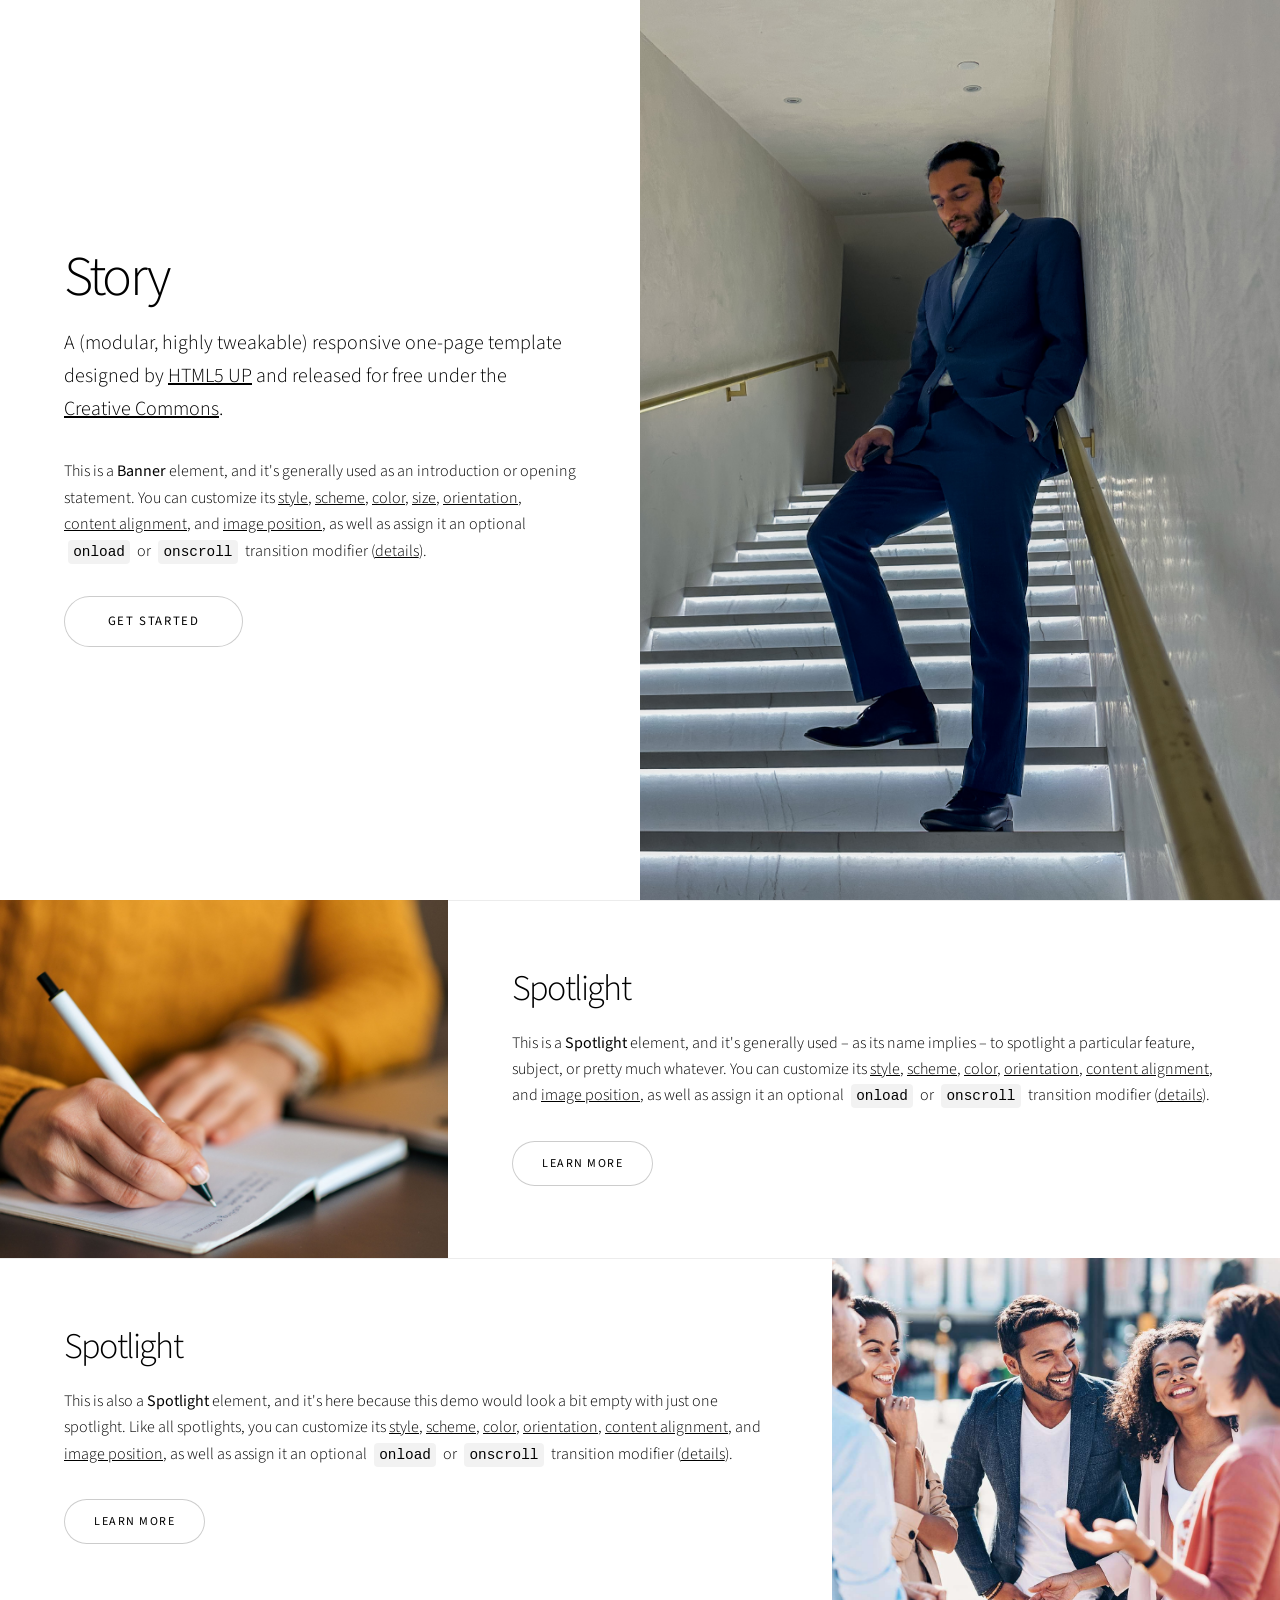
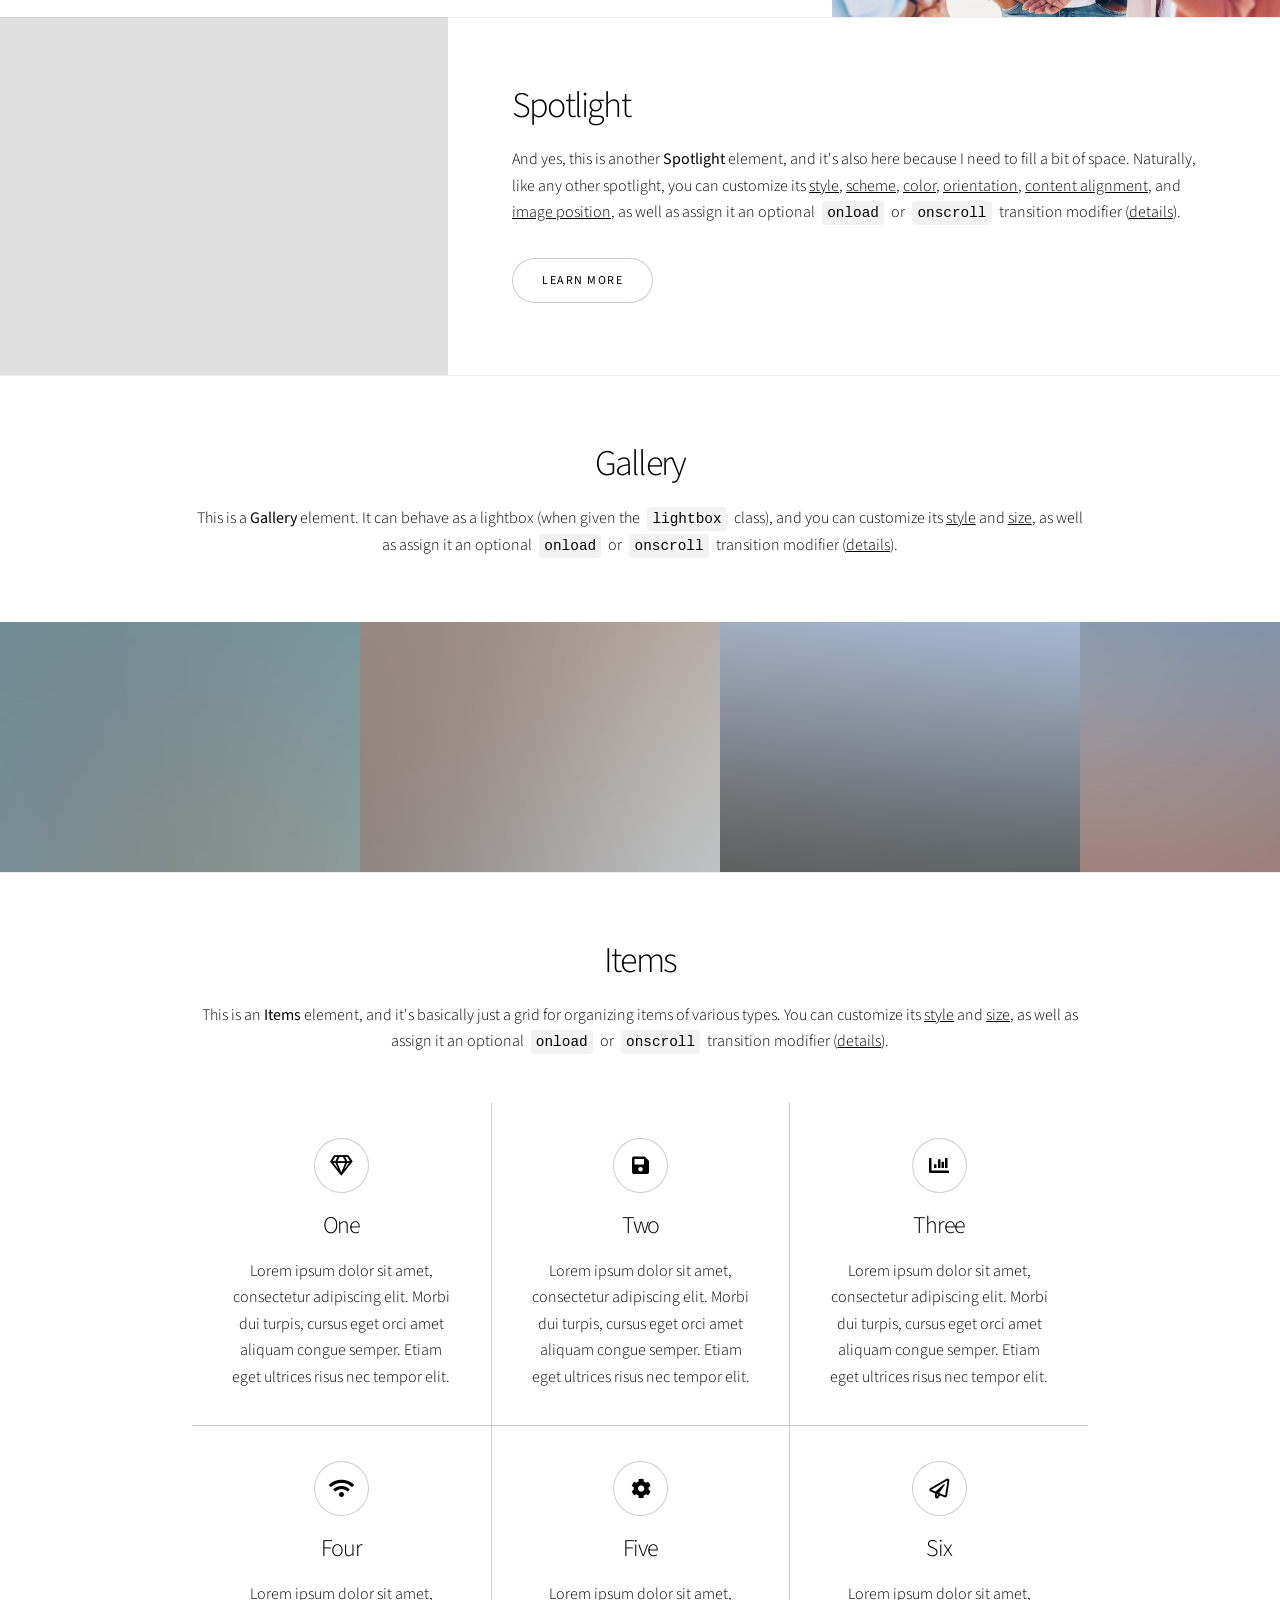
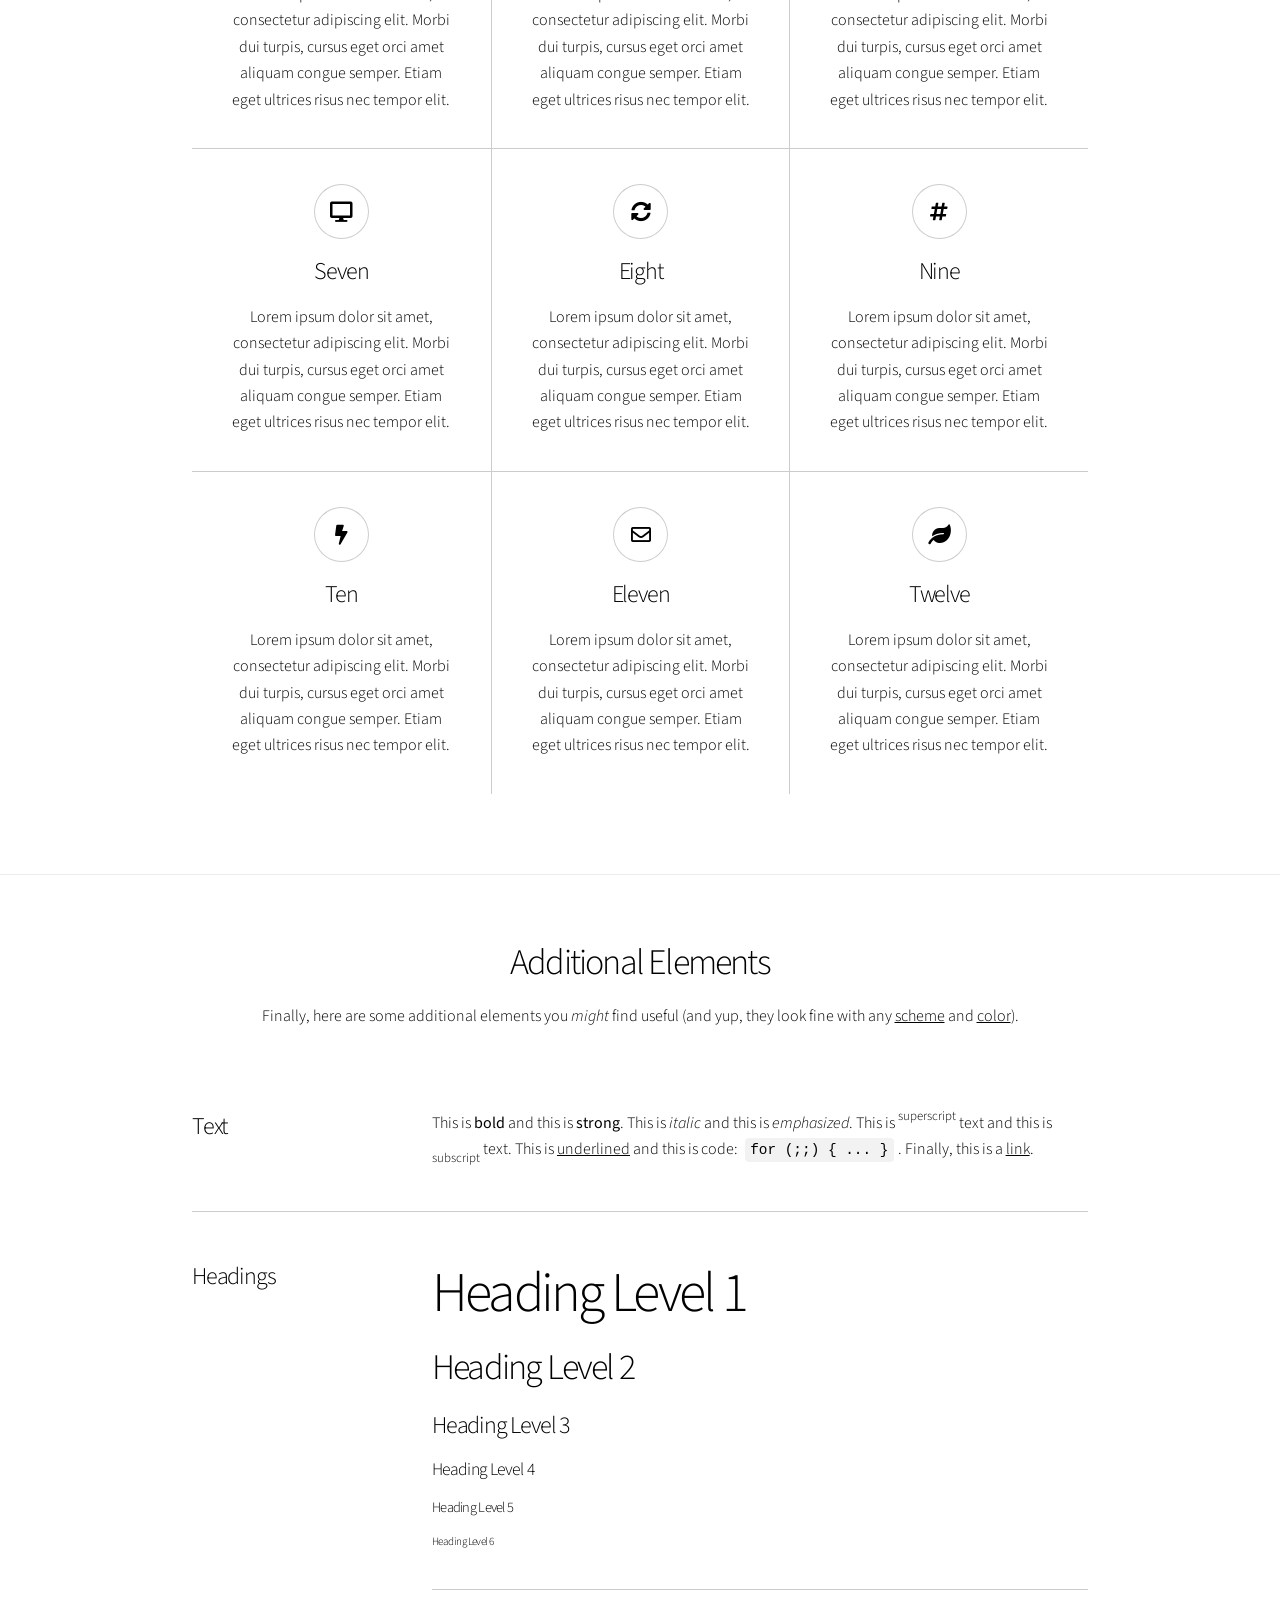
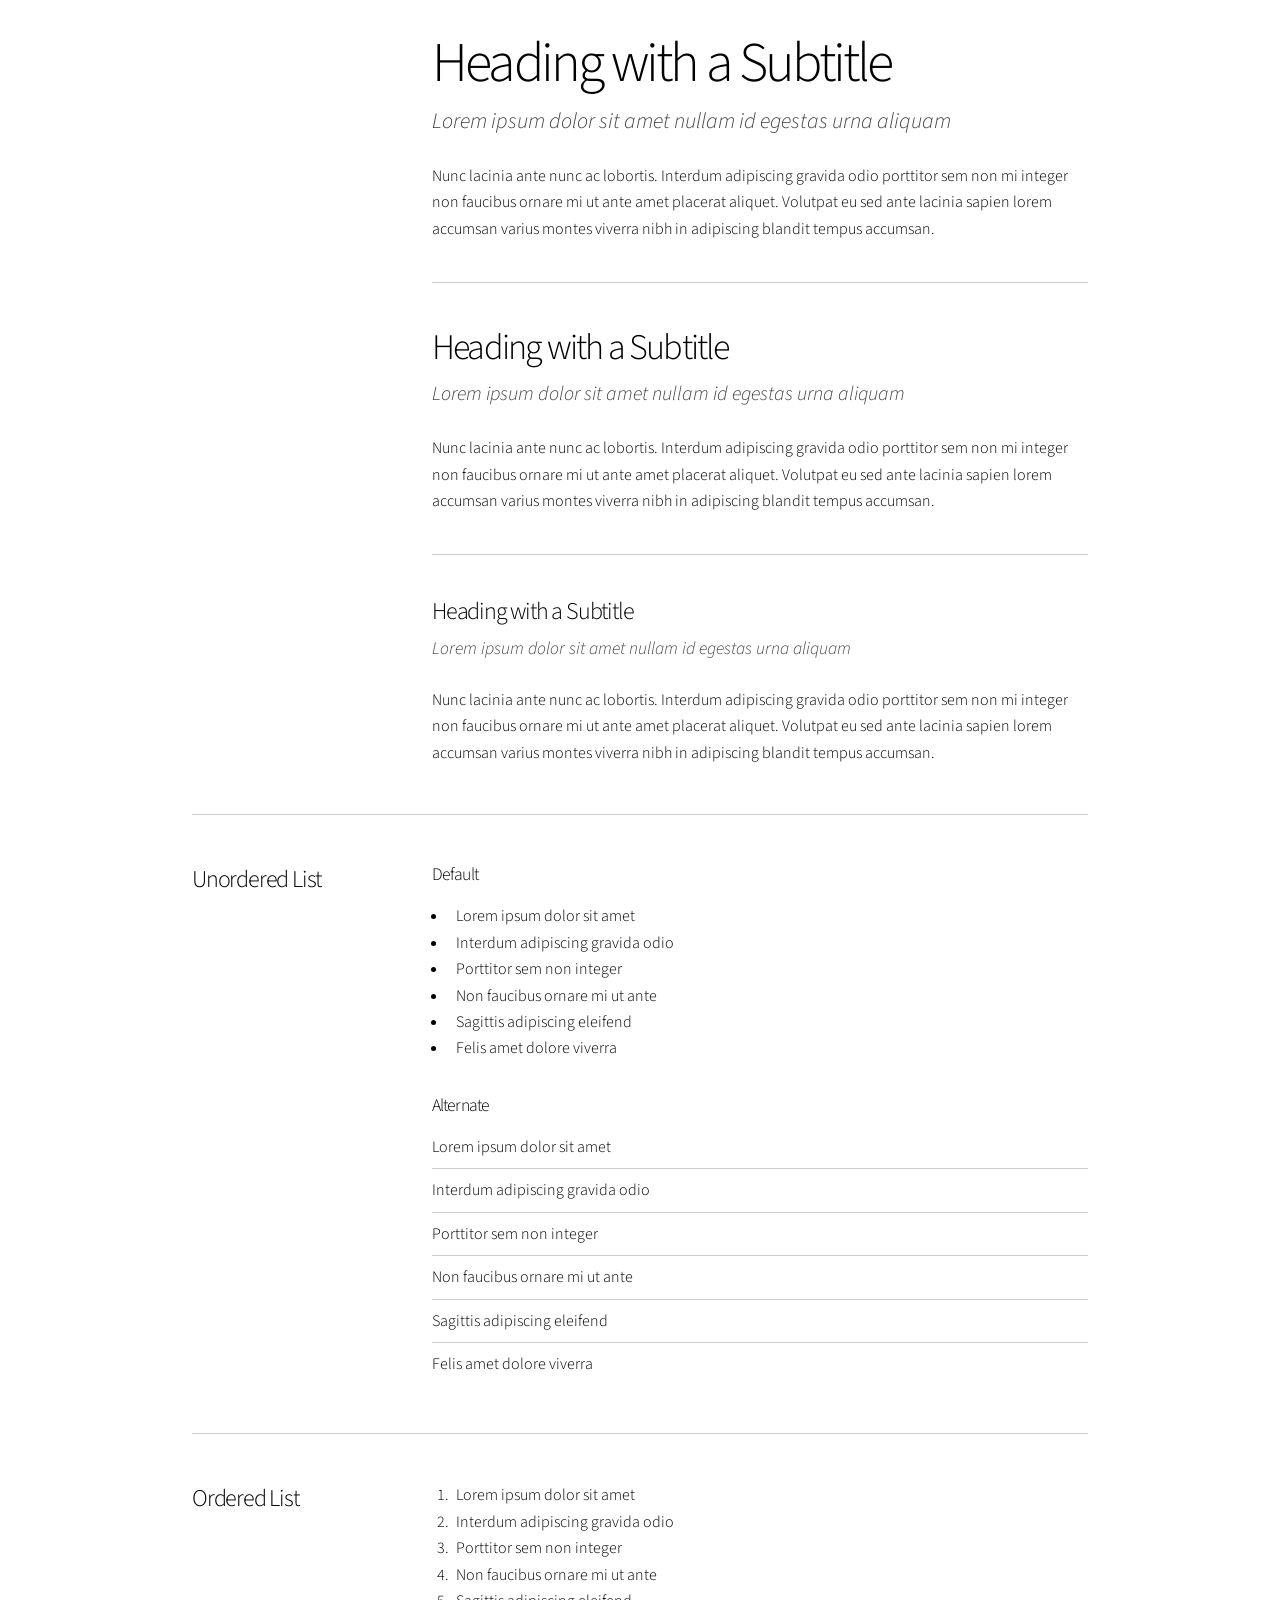
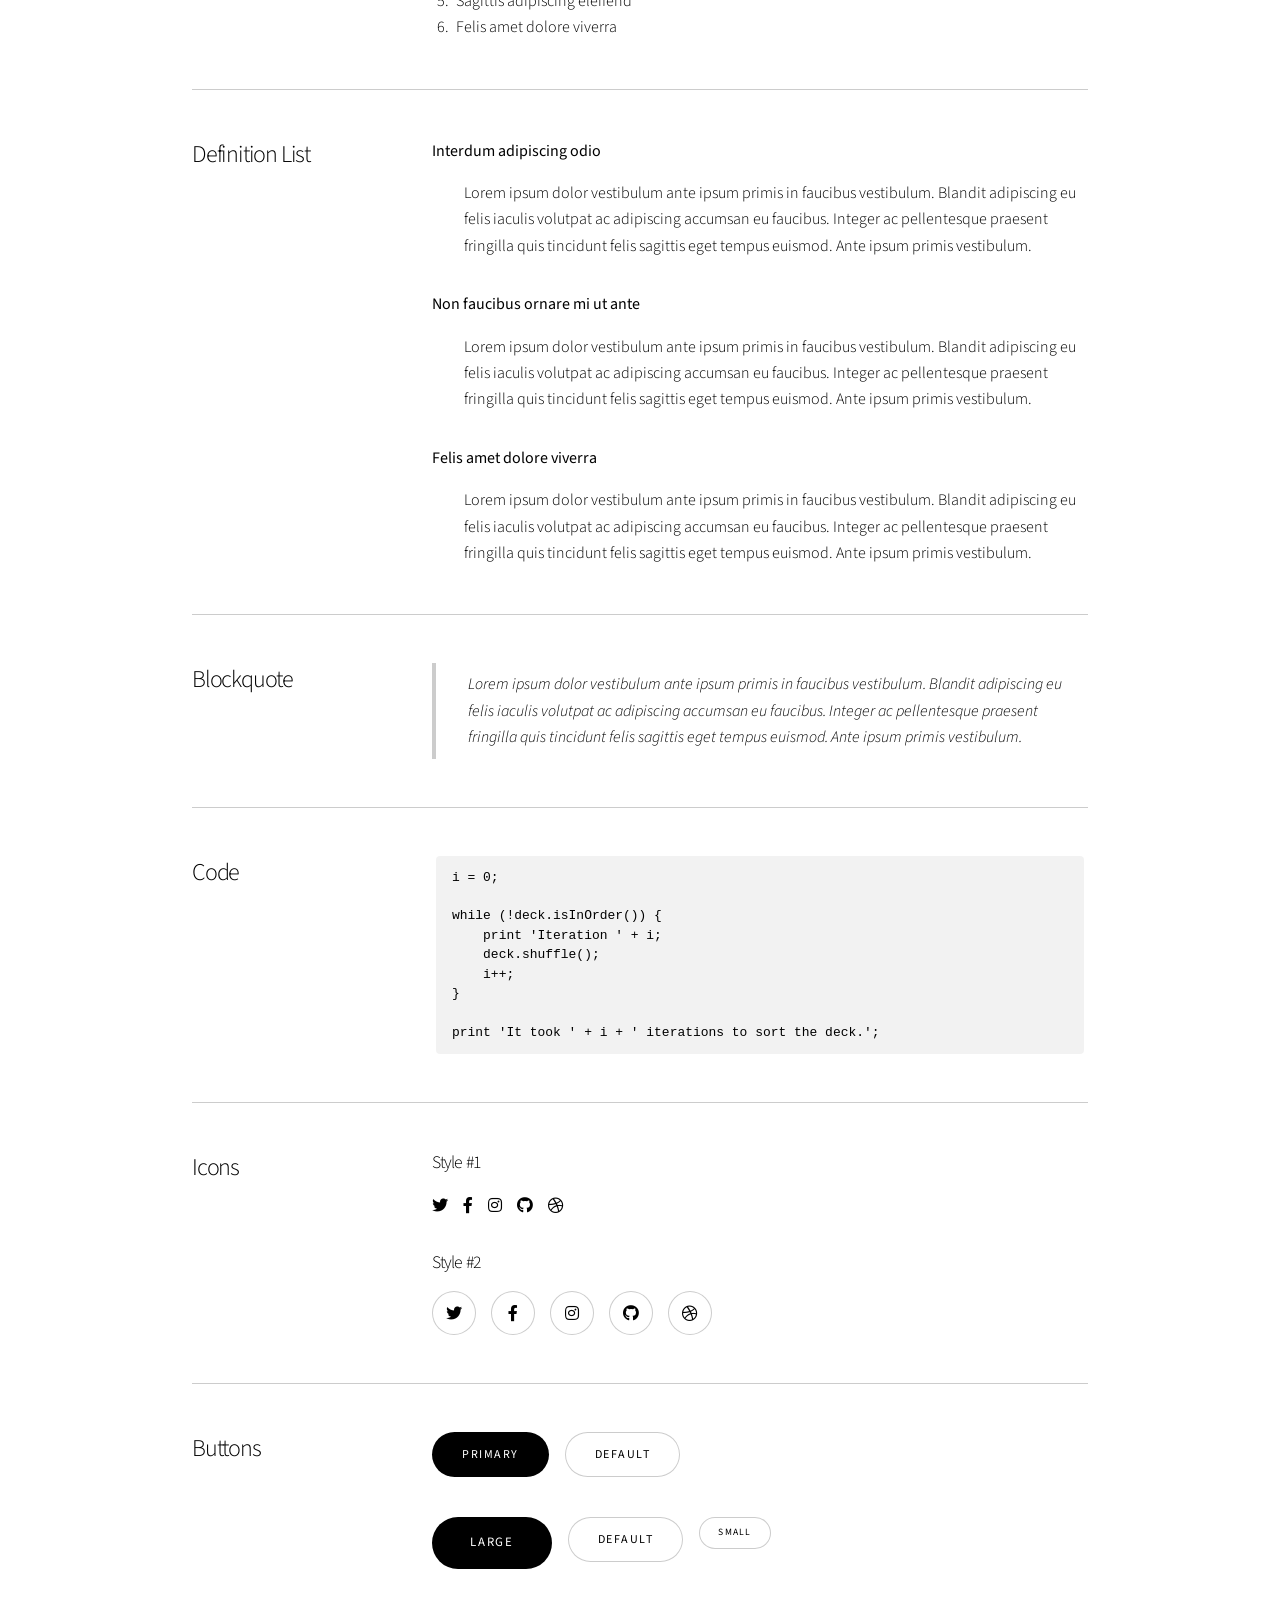
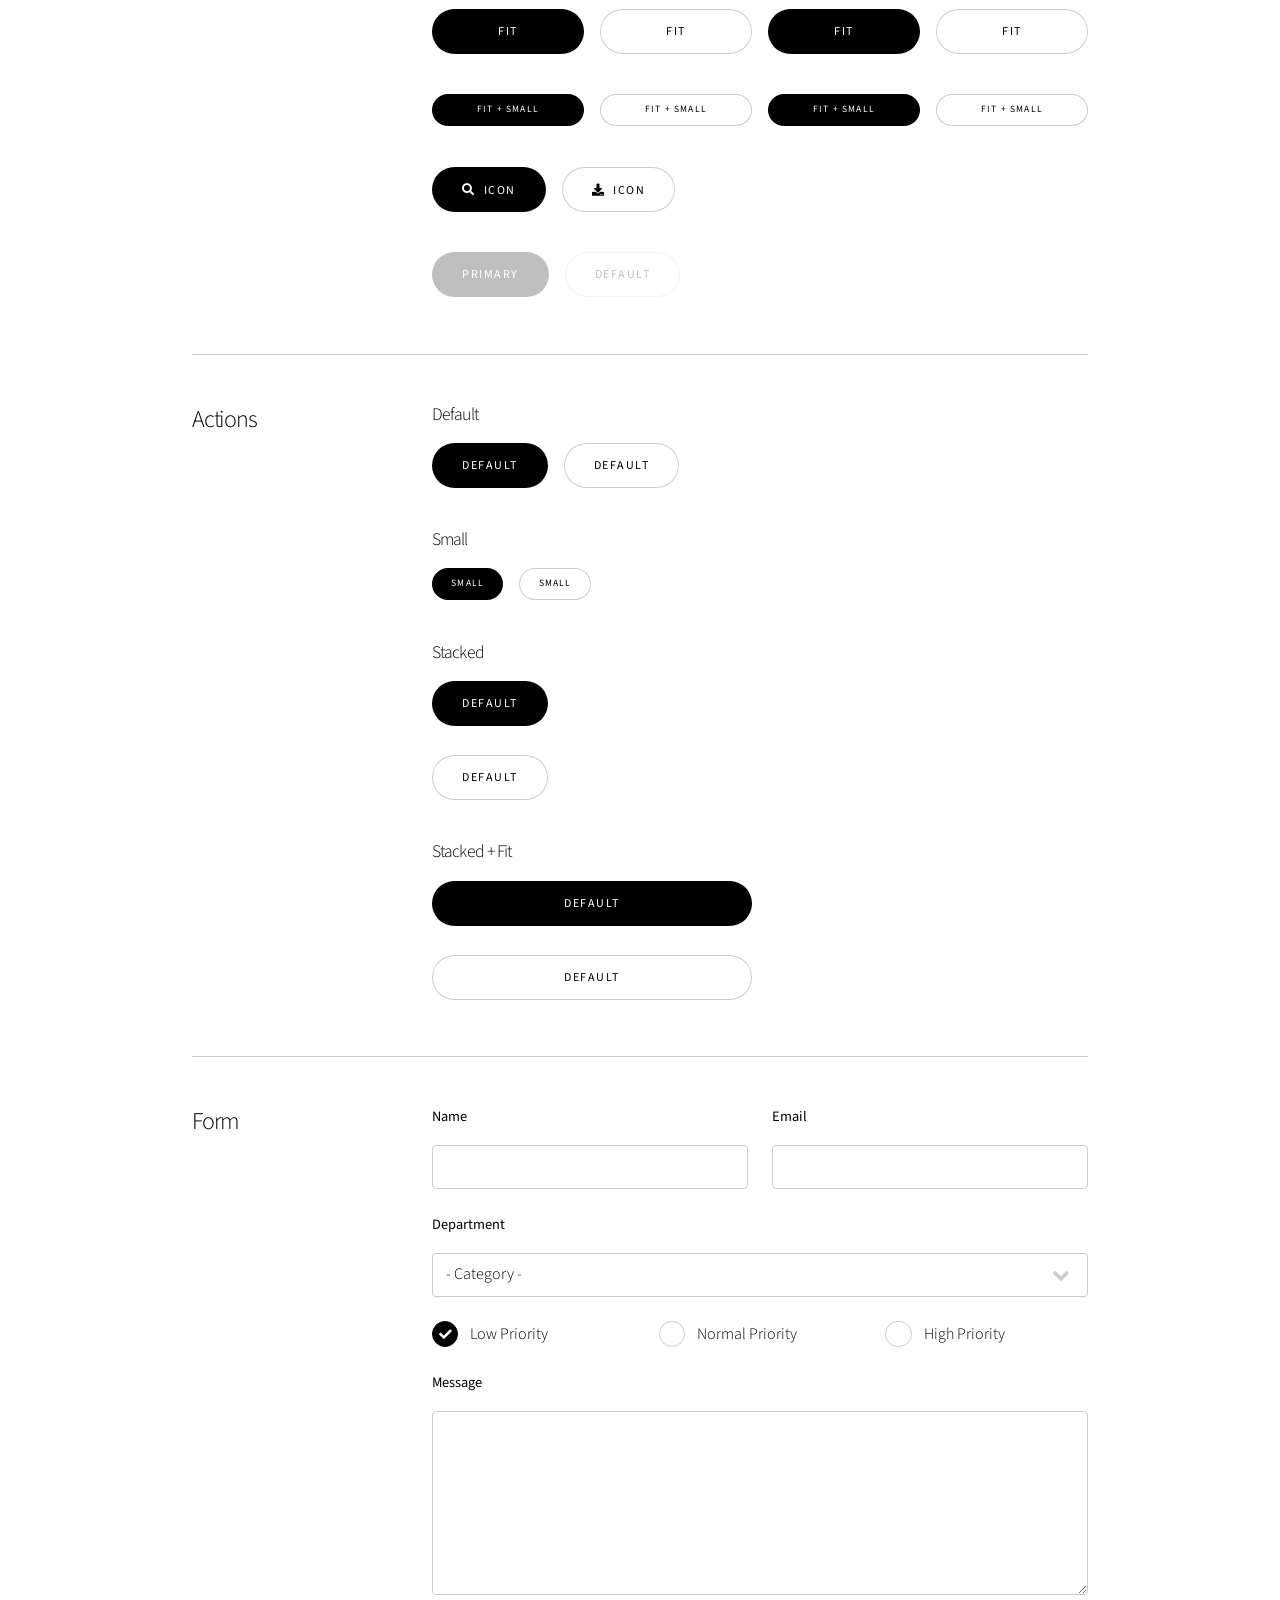
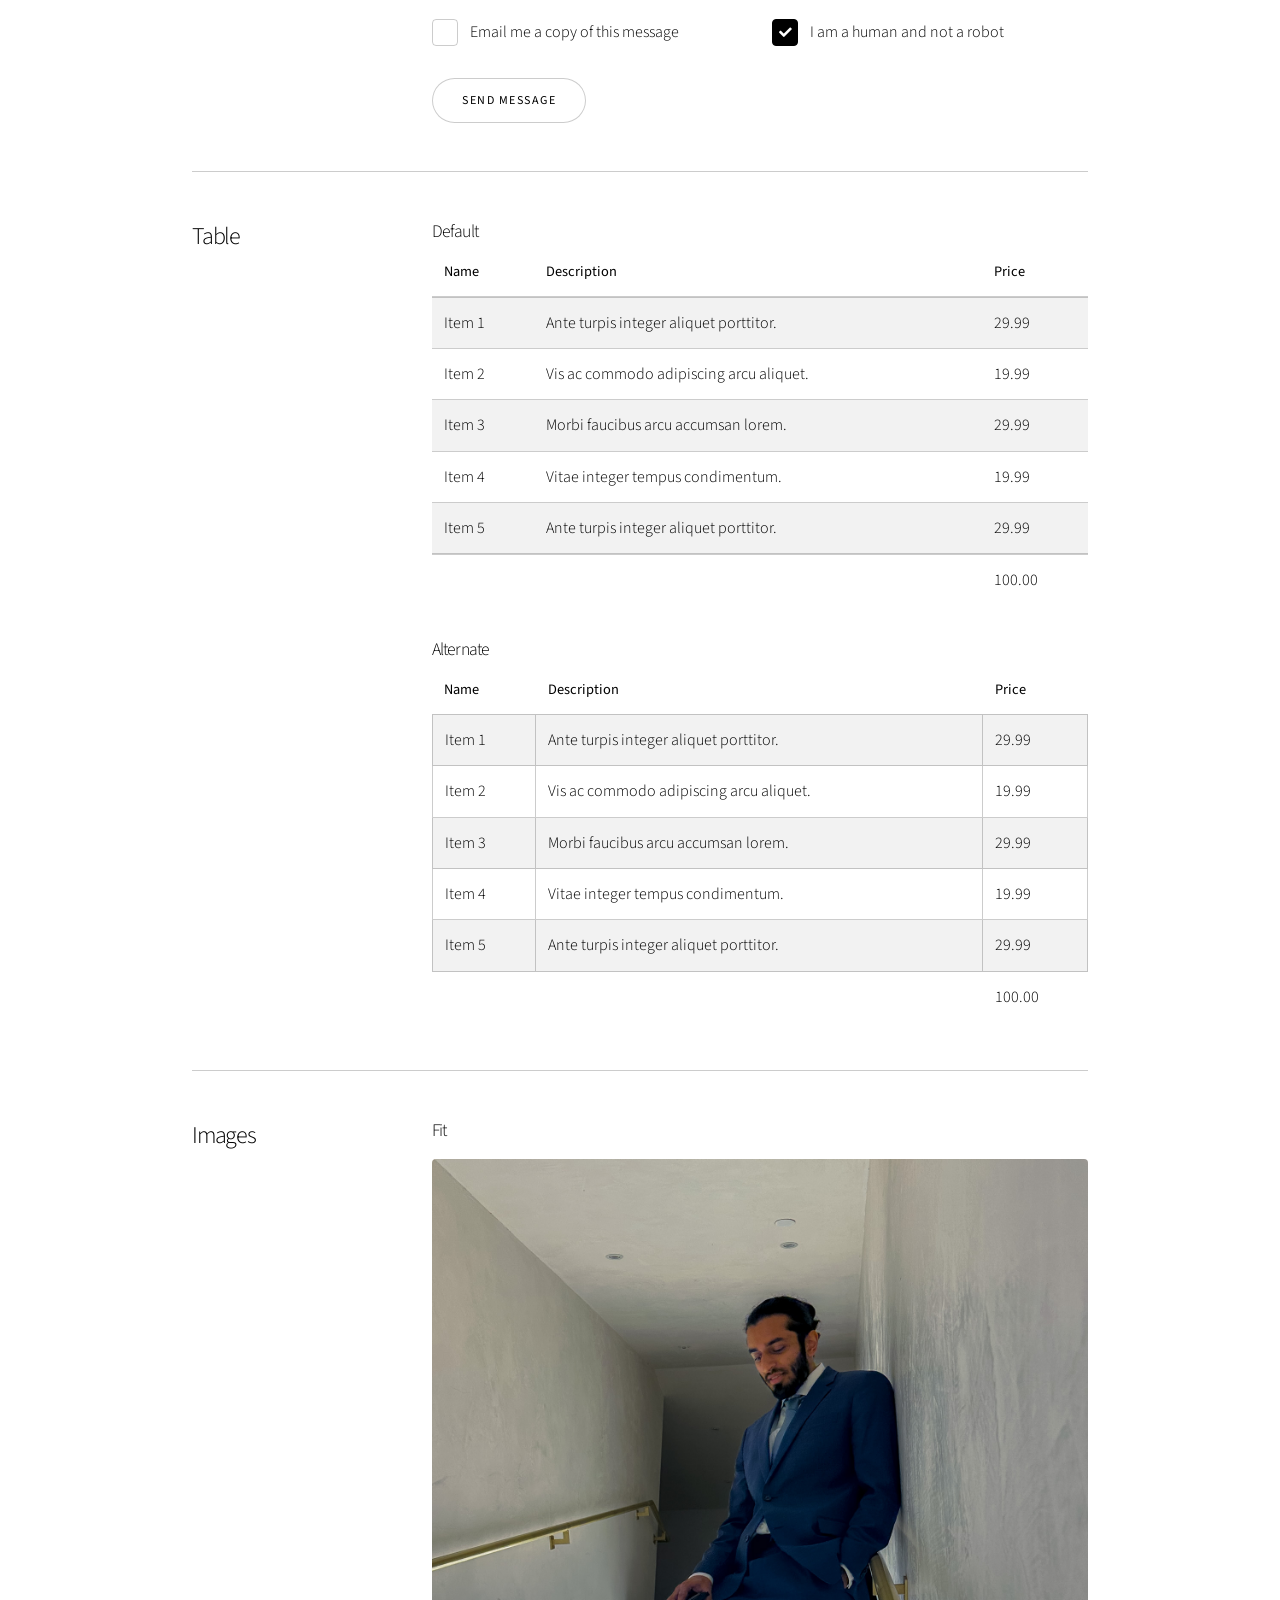
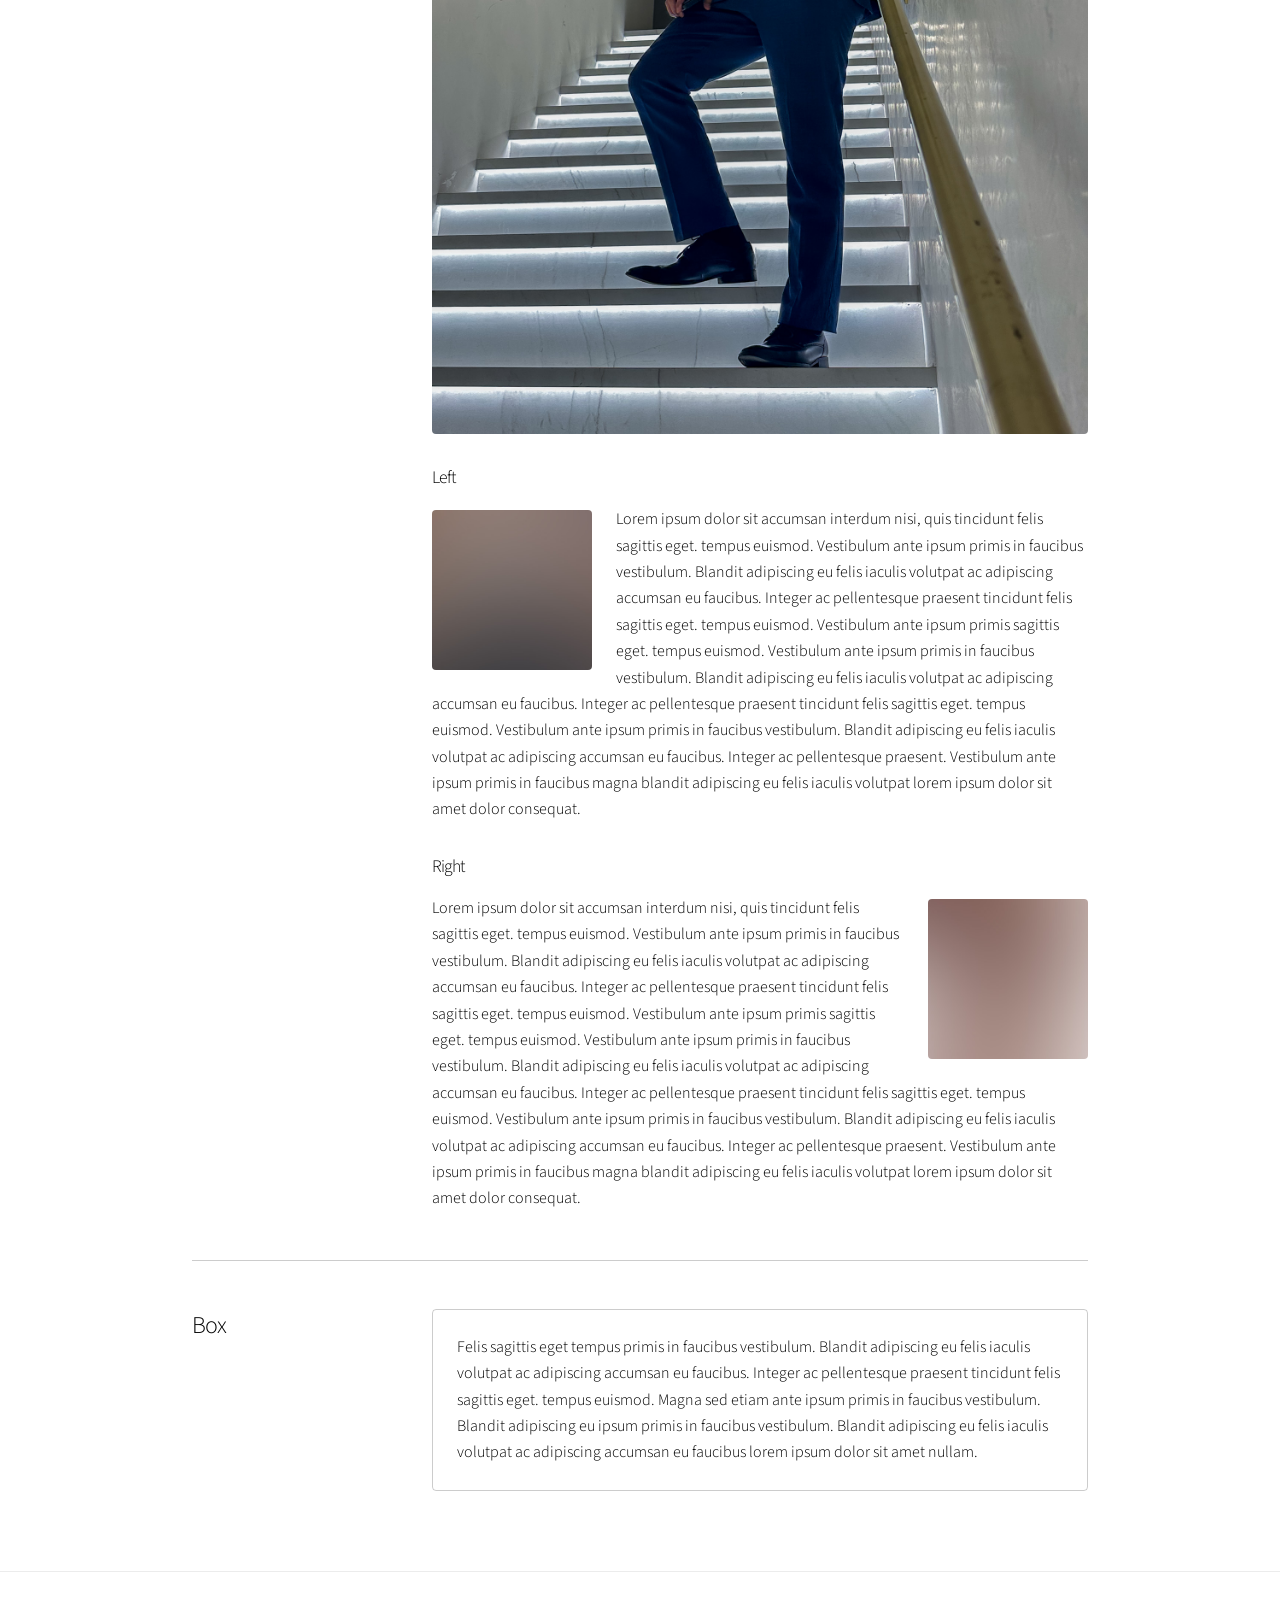
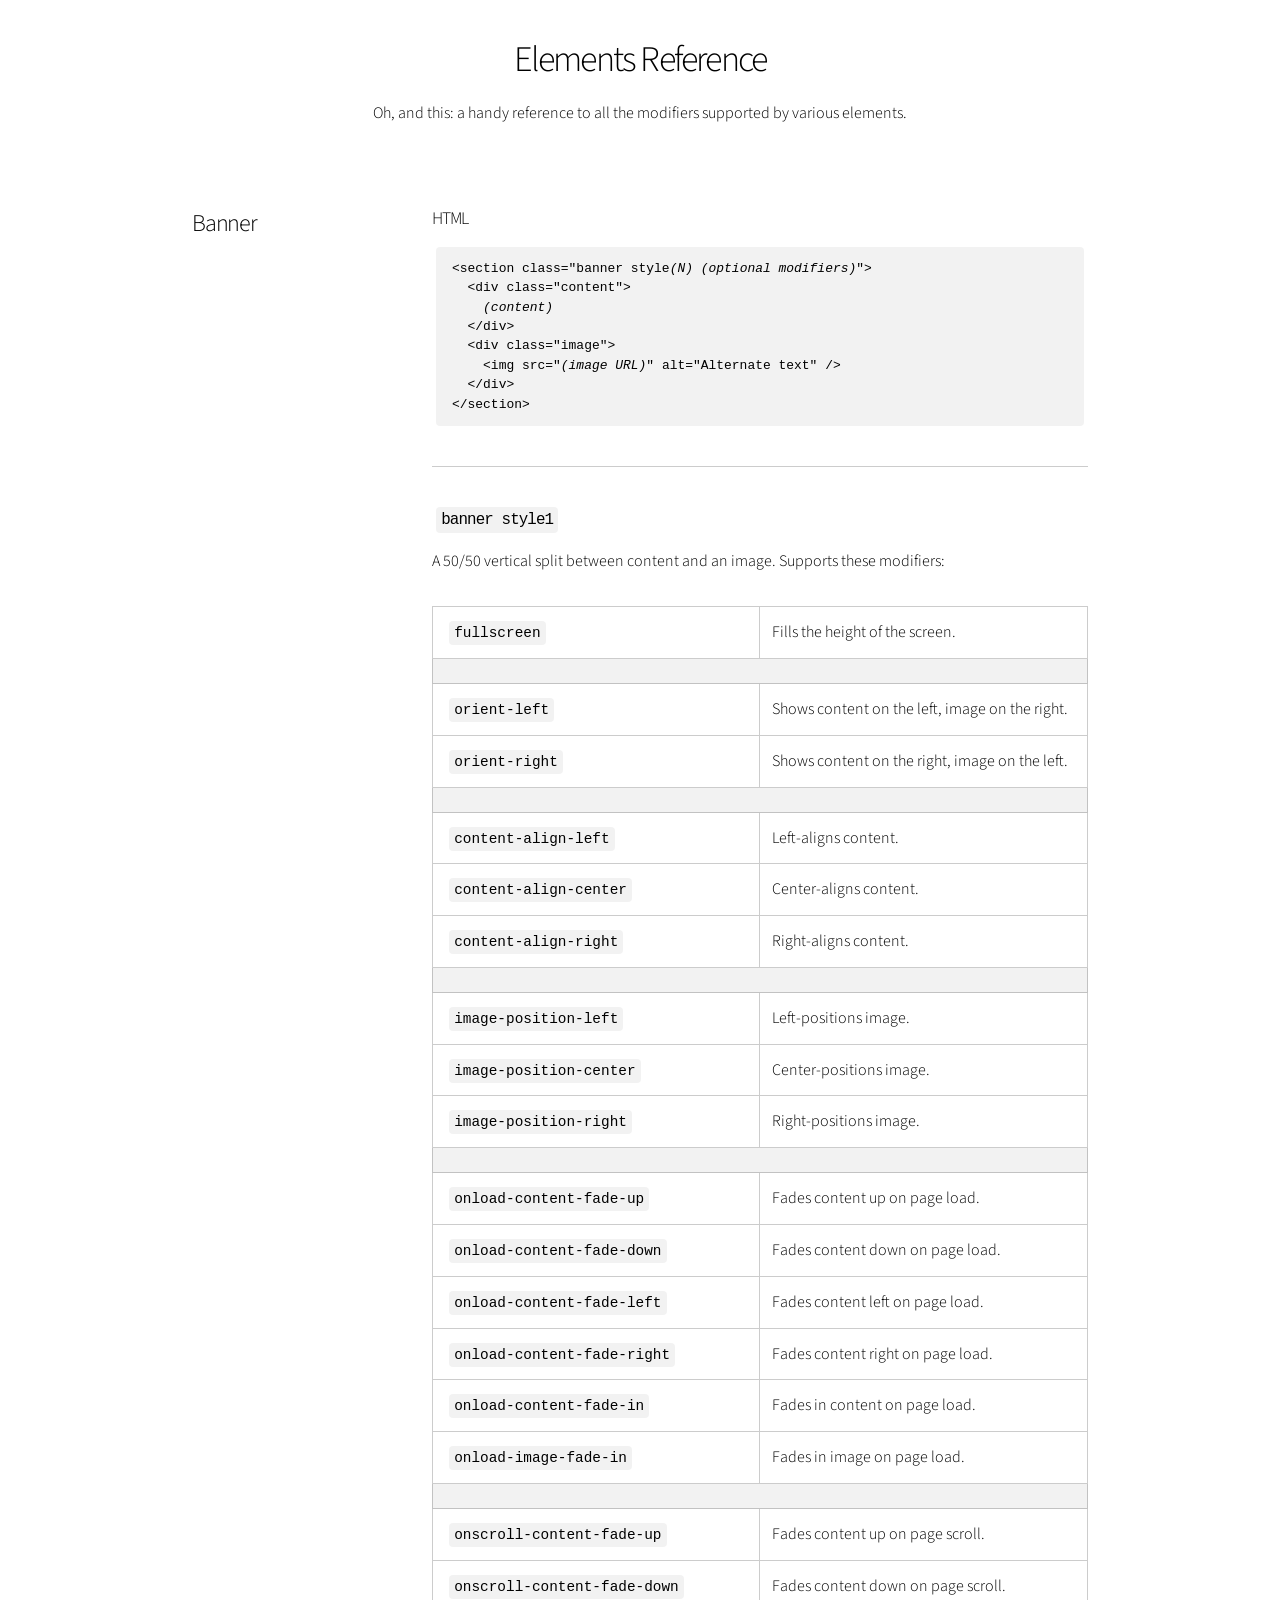
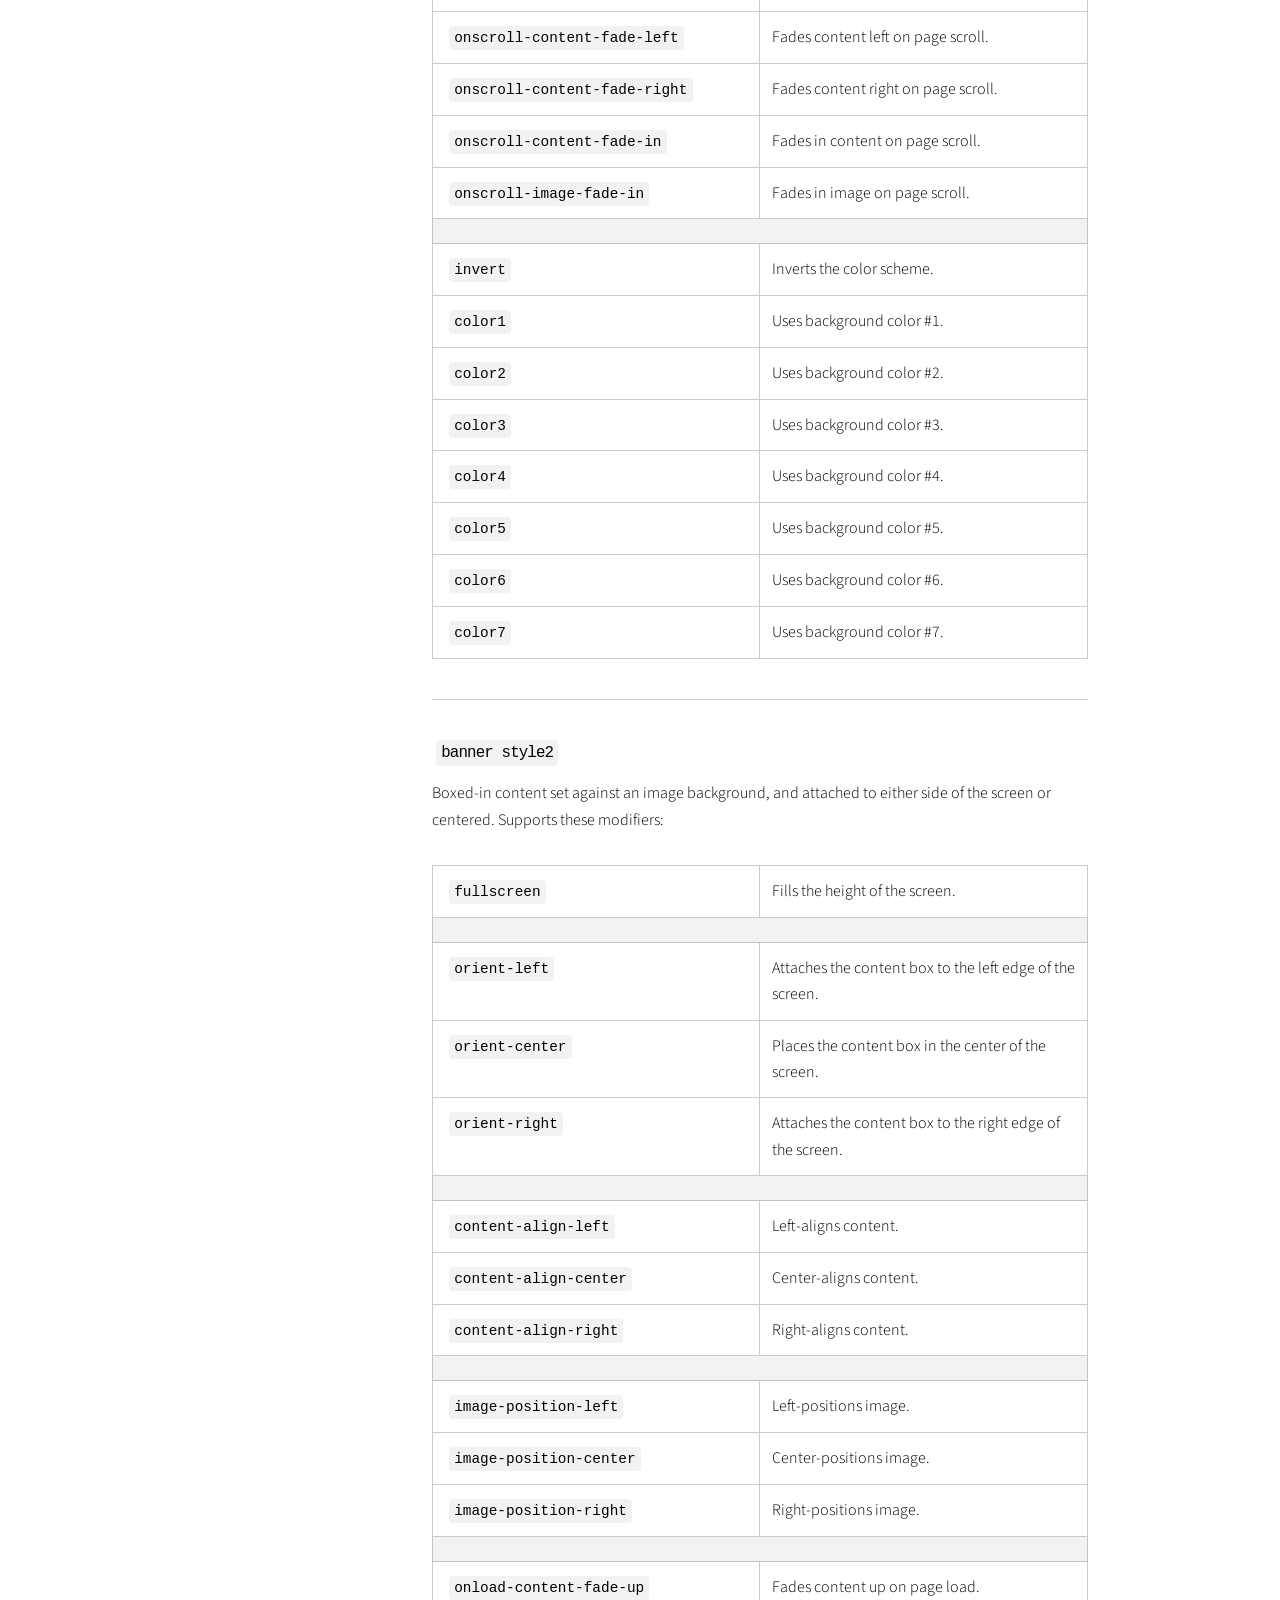
==== commit 8effc03d: "Update index-demo.html changes" ====
--- a/index-demo.html
+++ b/index-demo.html
@@ -5,7 +5,7 @@
 	Free for personal and commercial use under the CCA 3.0 license (html5up.net/license)
 
 	Note: Only needed for demo purposes. Delete for production sites.
--->
+--> 
 <html>
 	<head>
 		<title>Story by HTML5 UP</title>
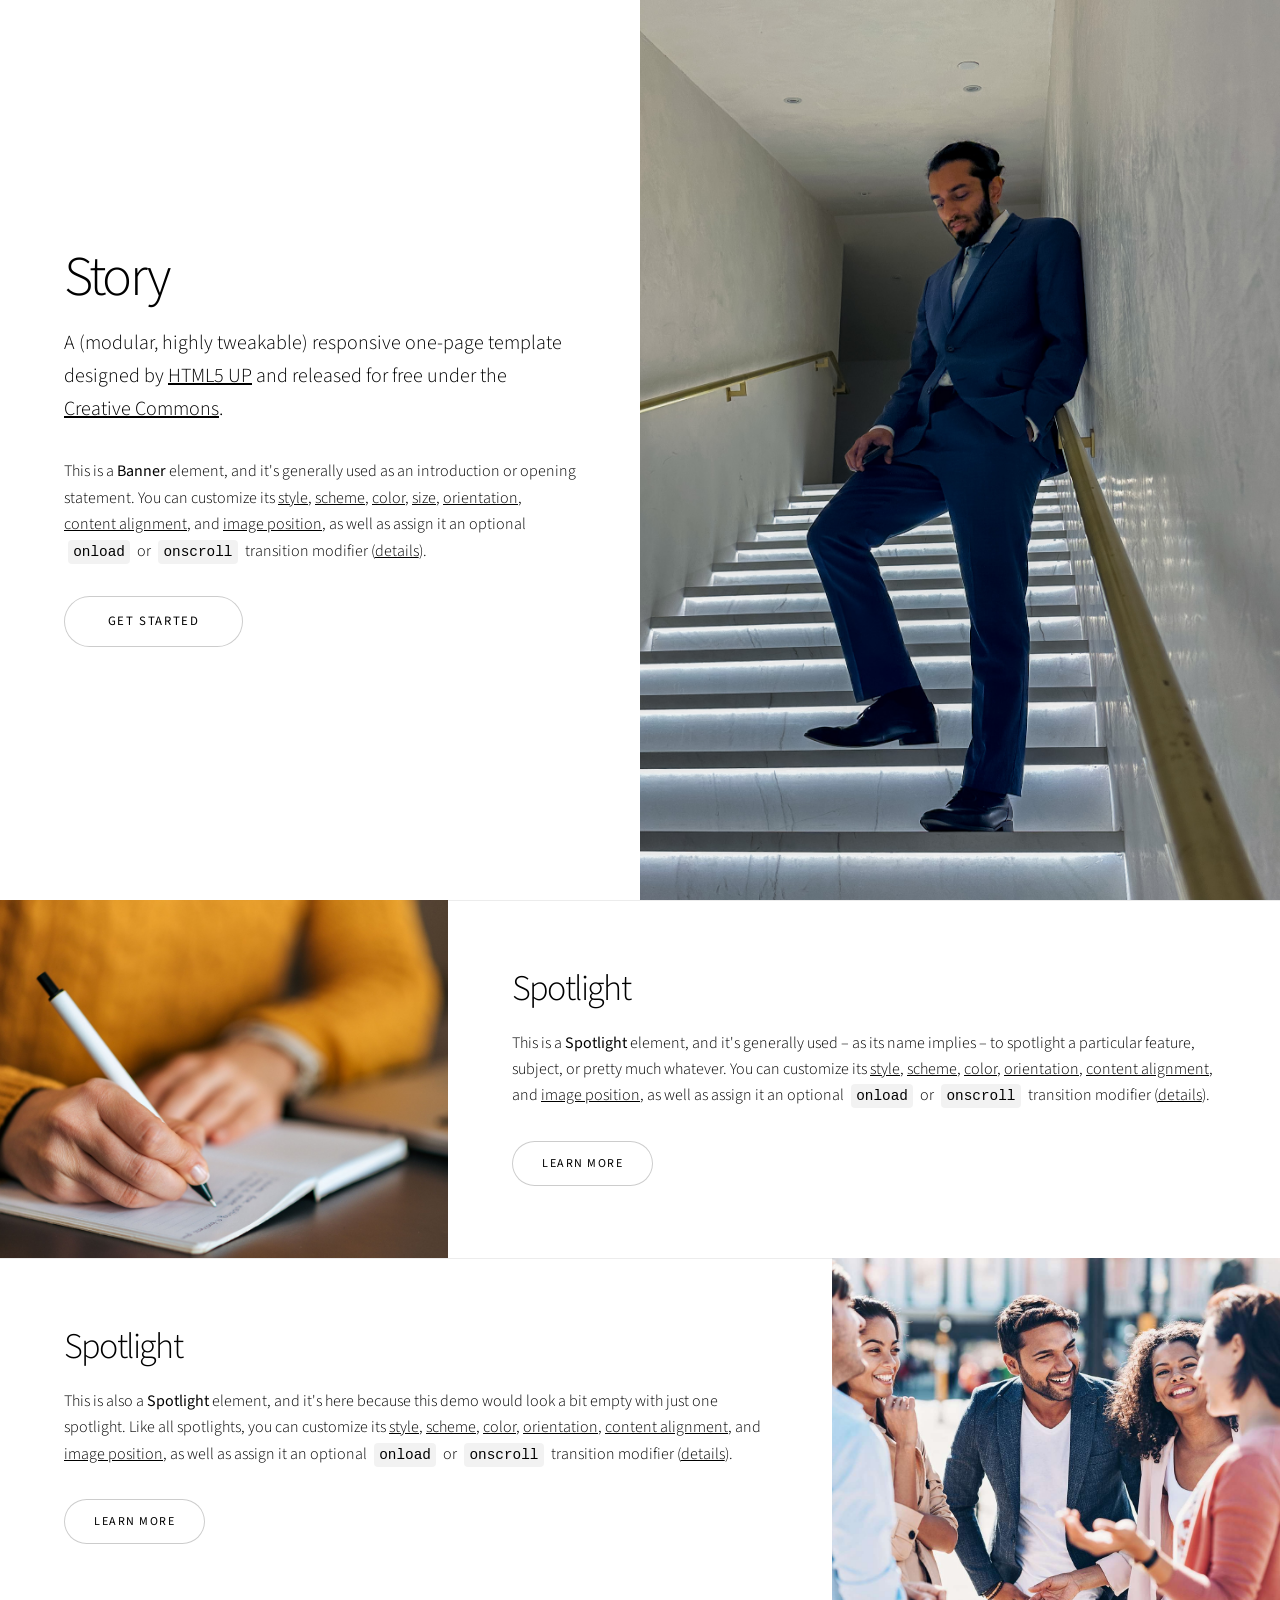
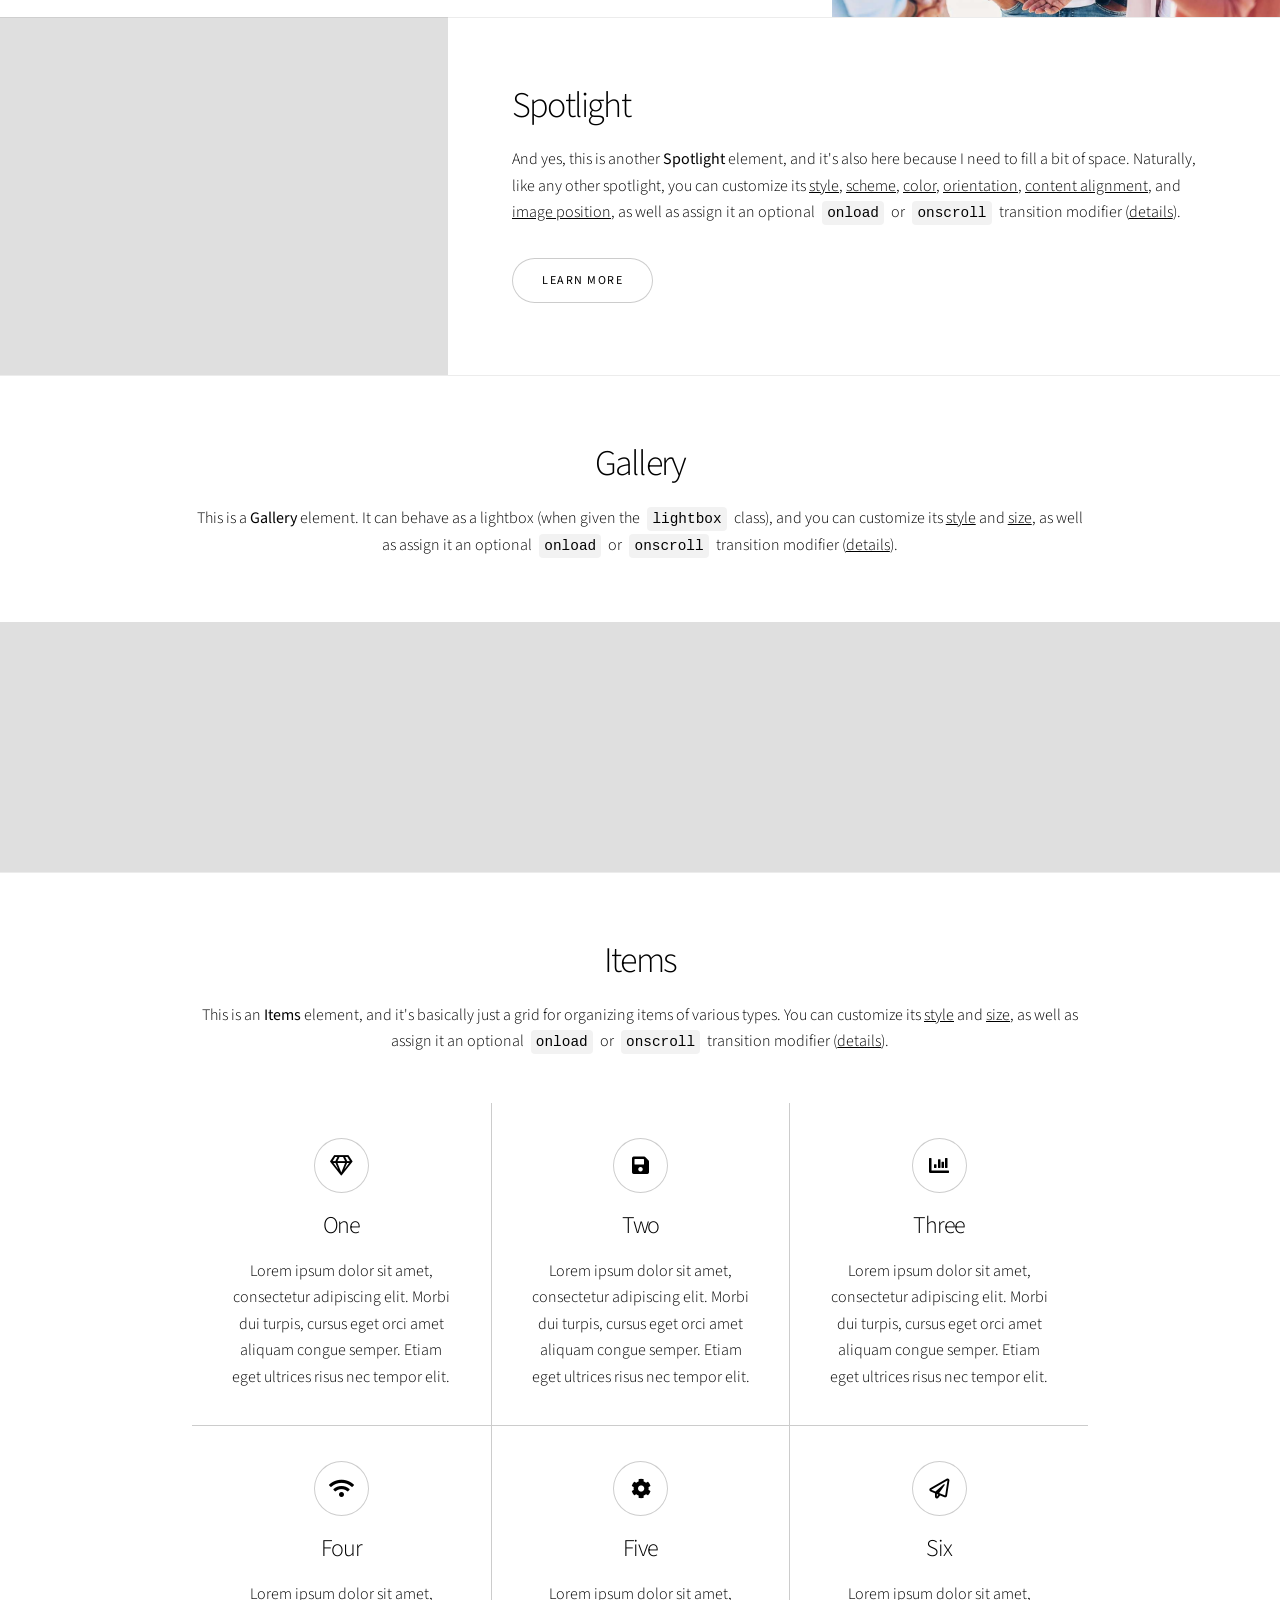
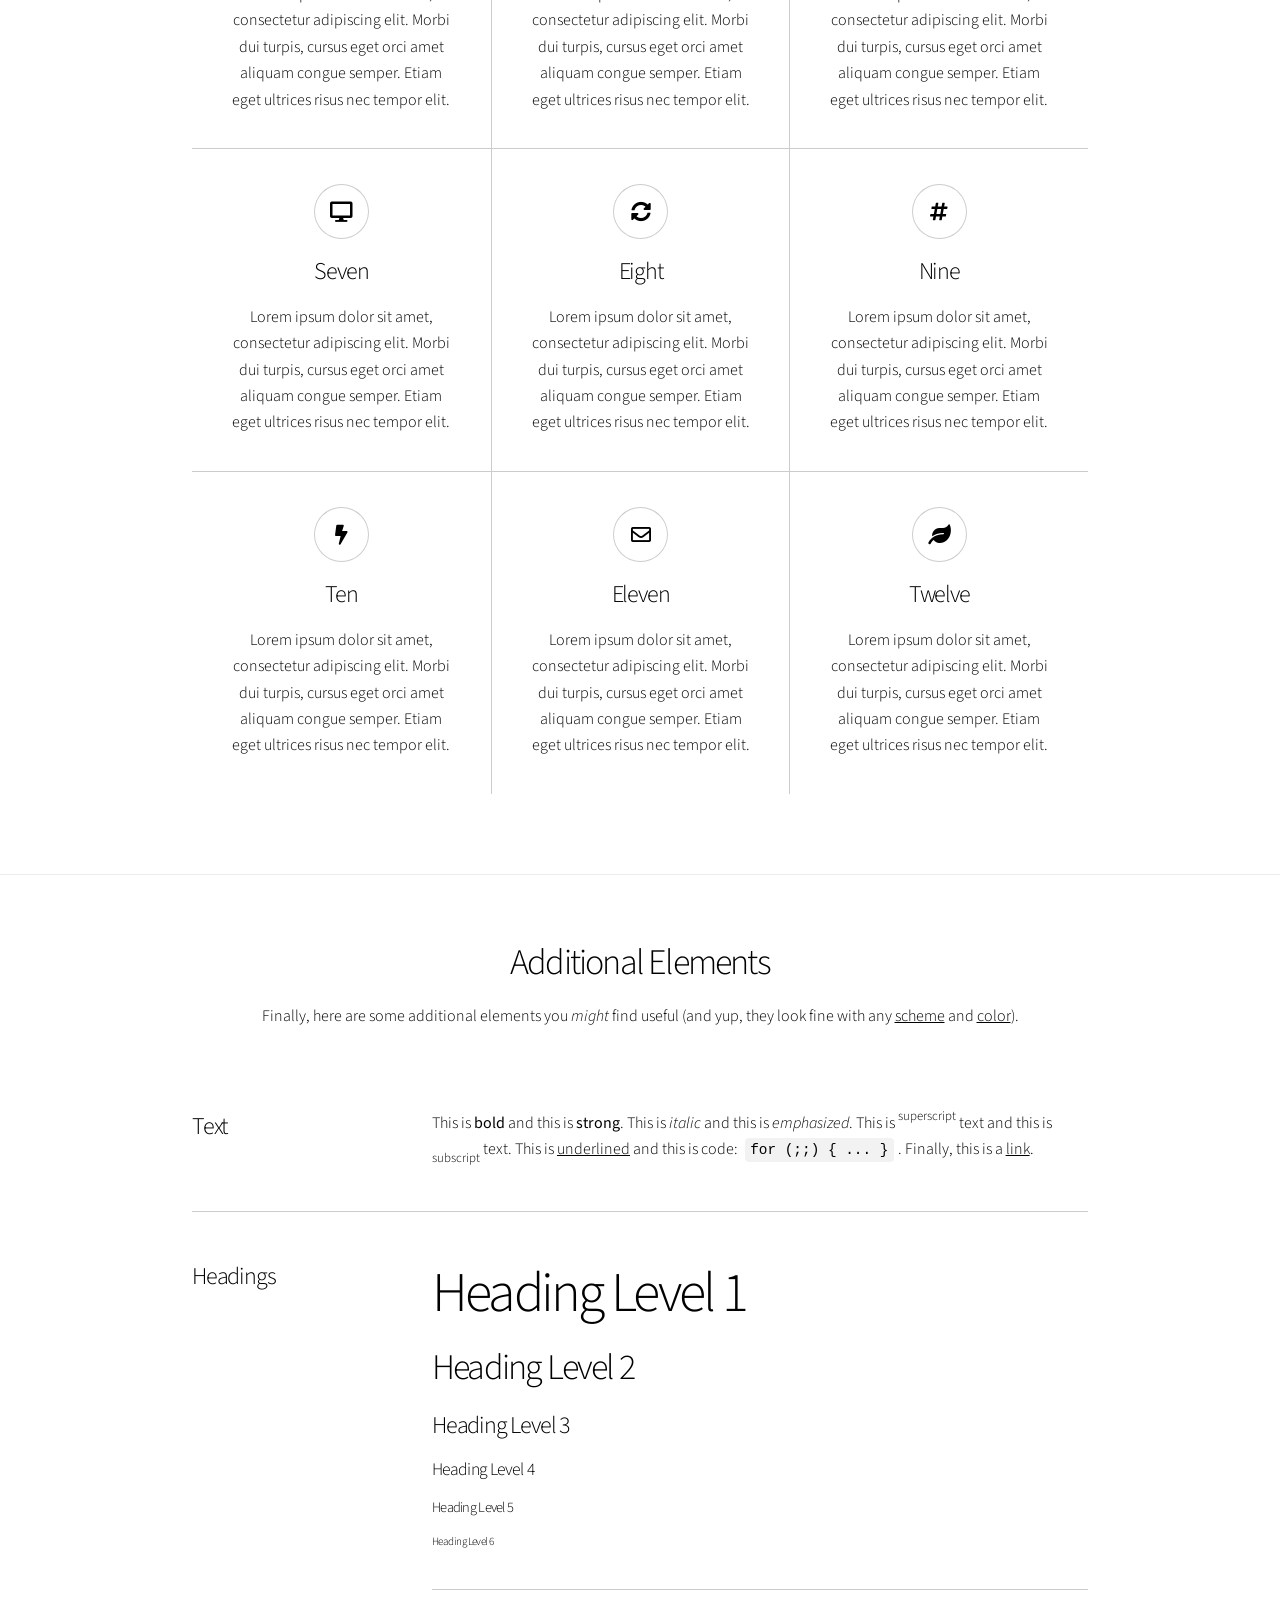
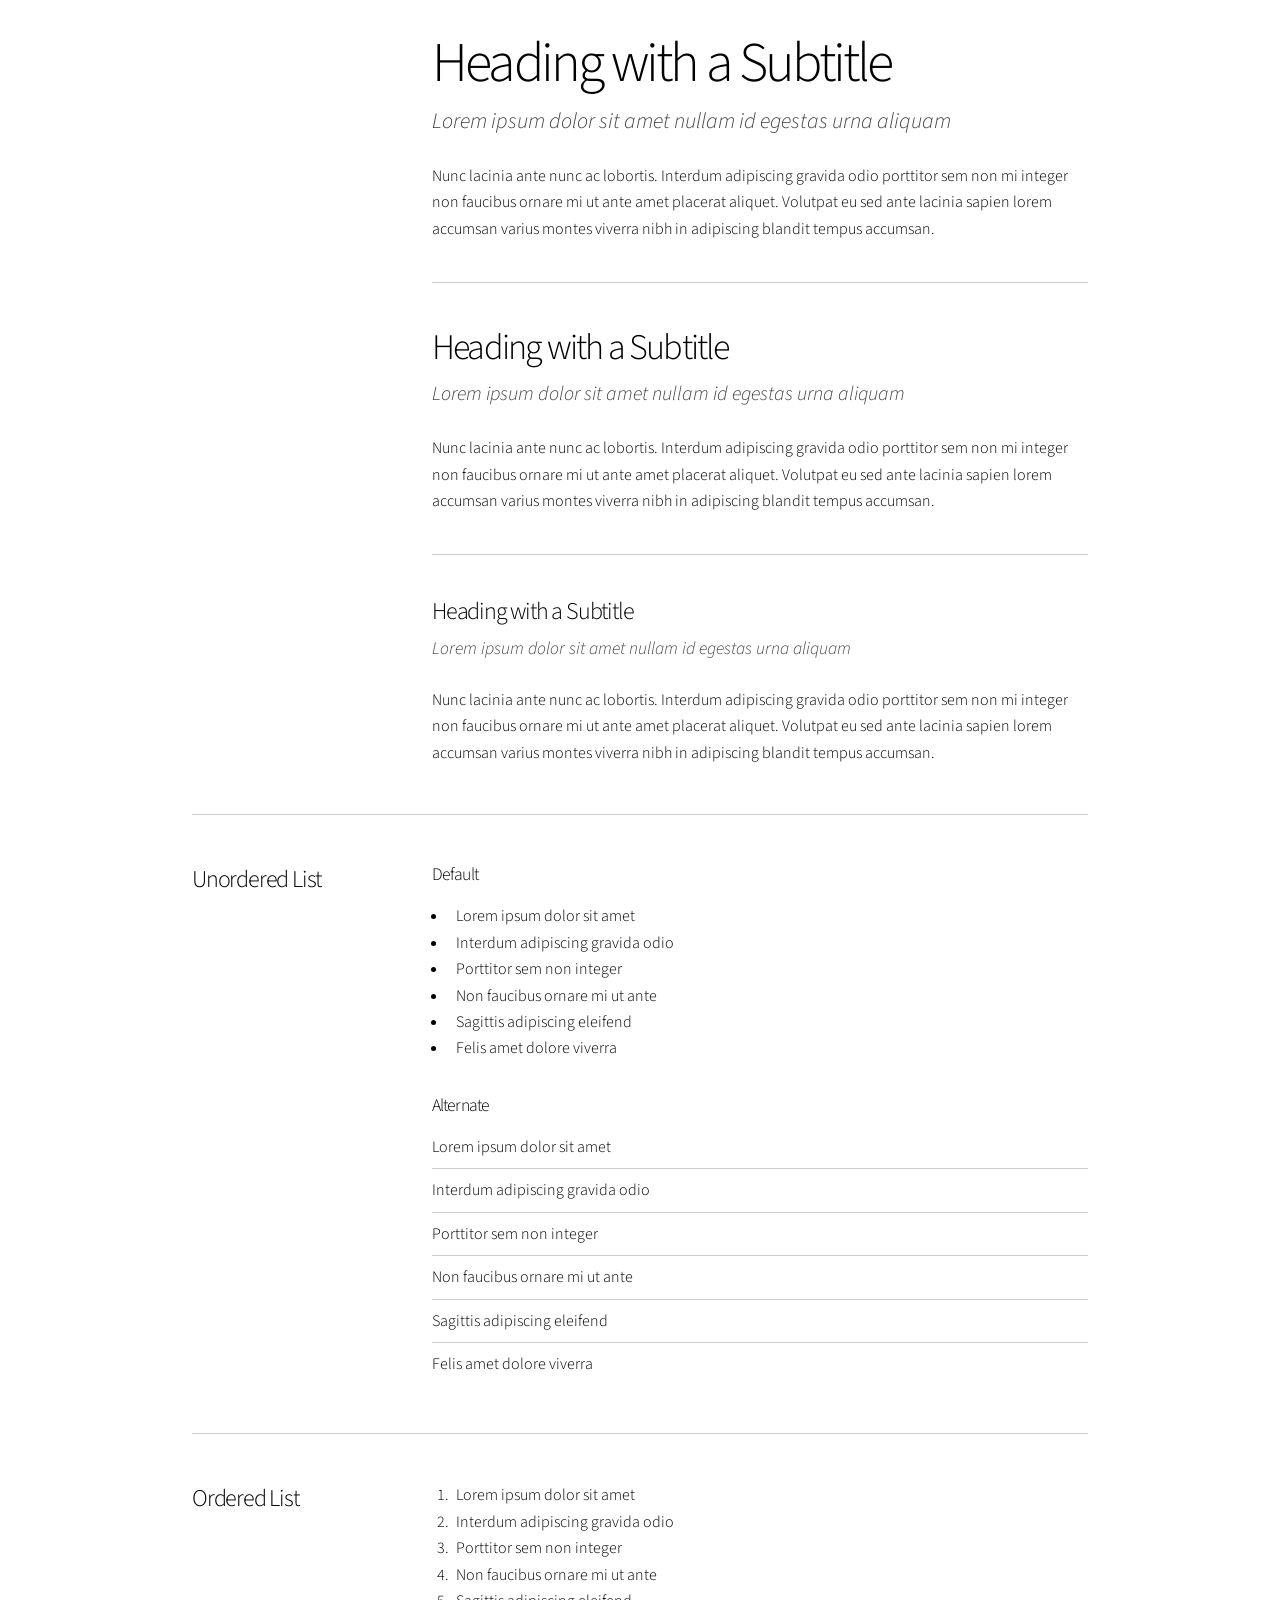
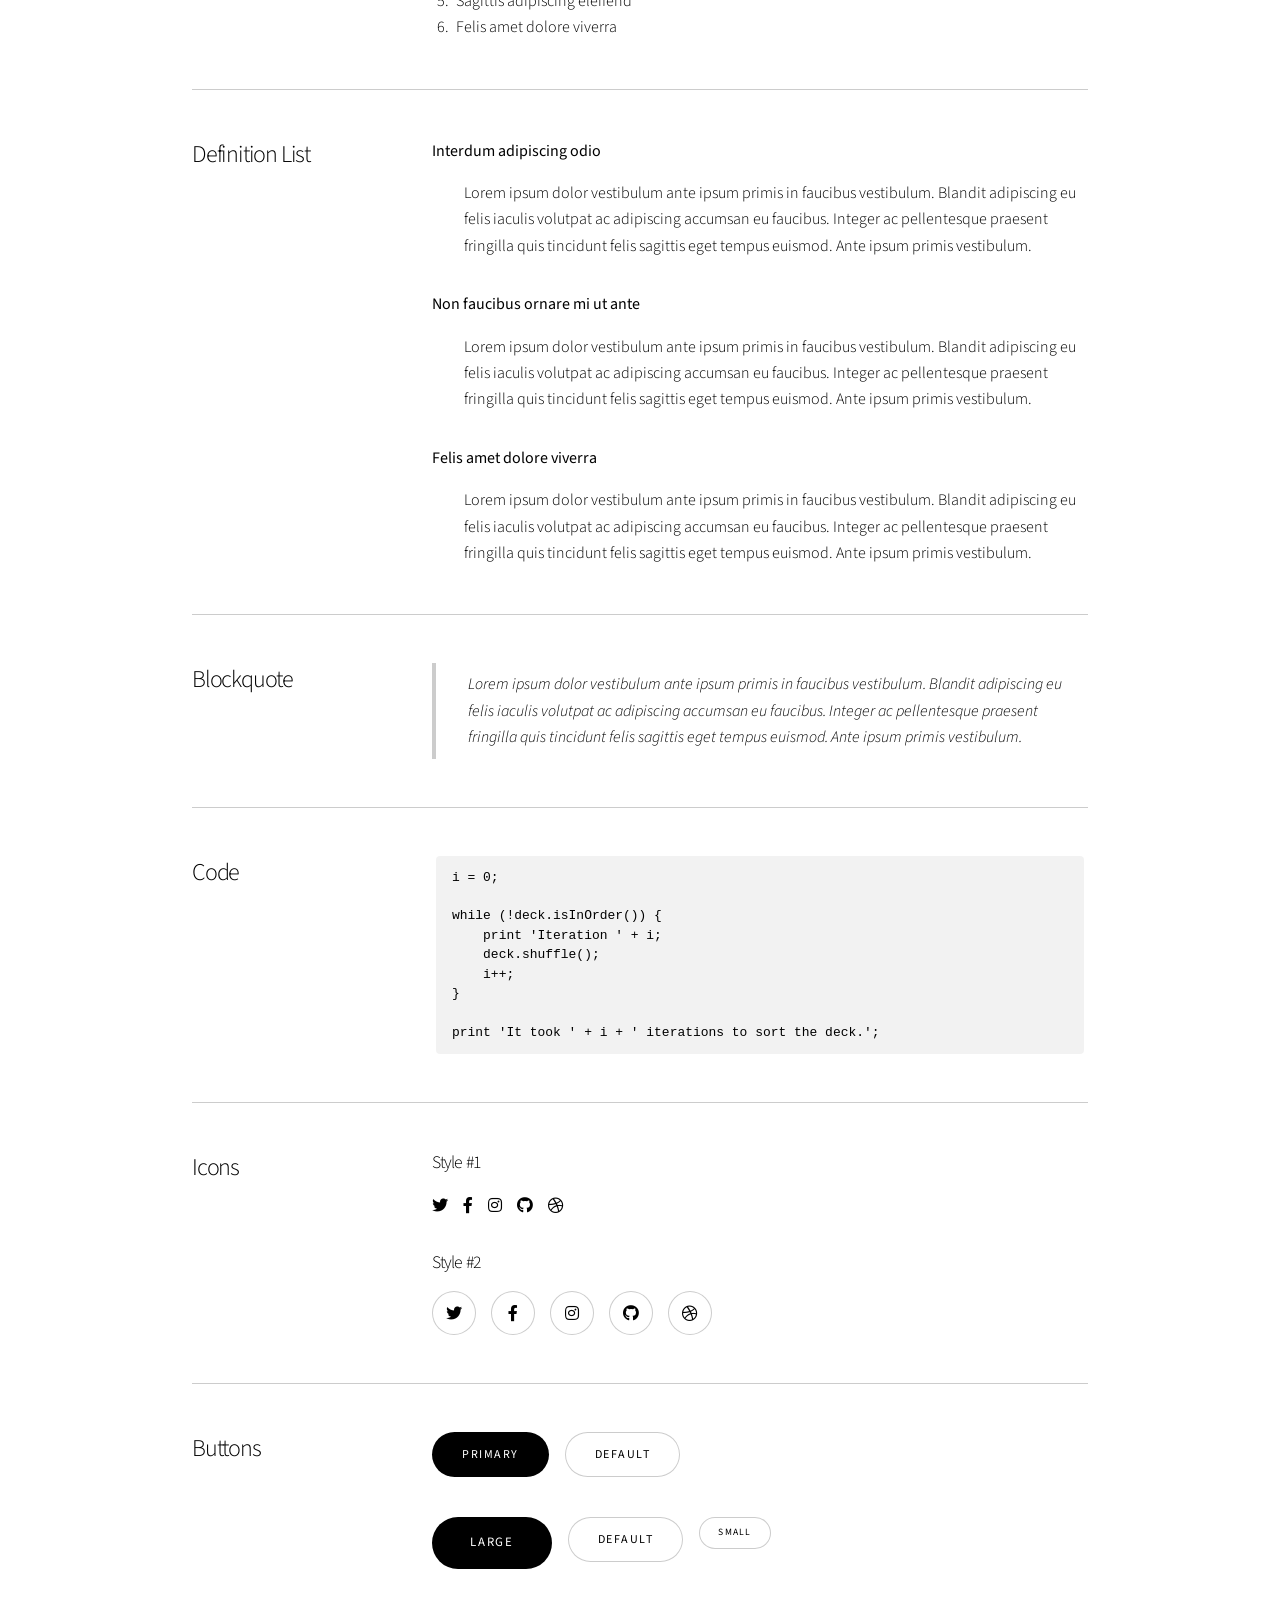
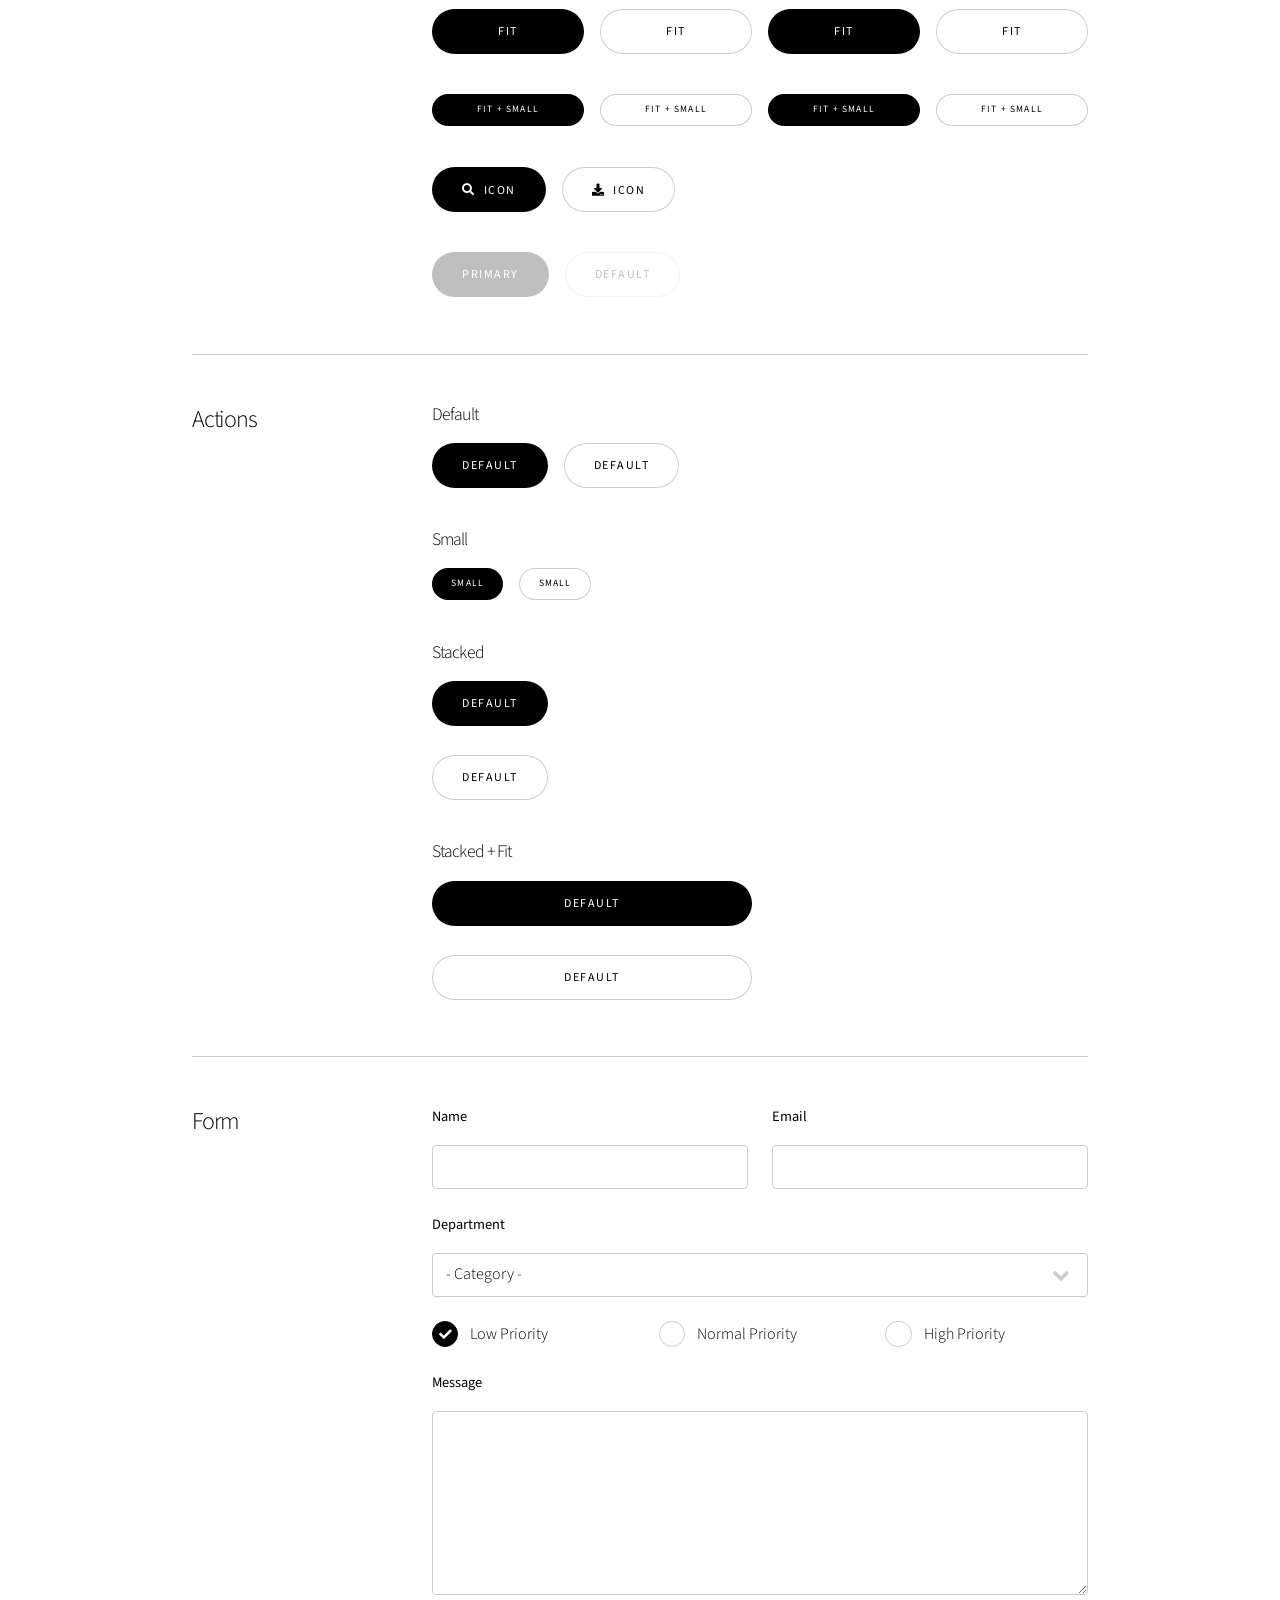
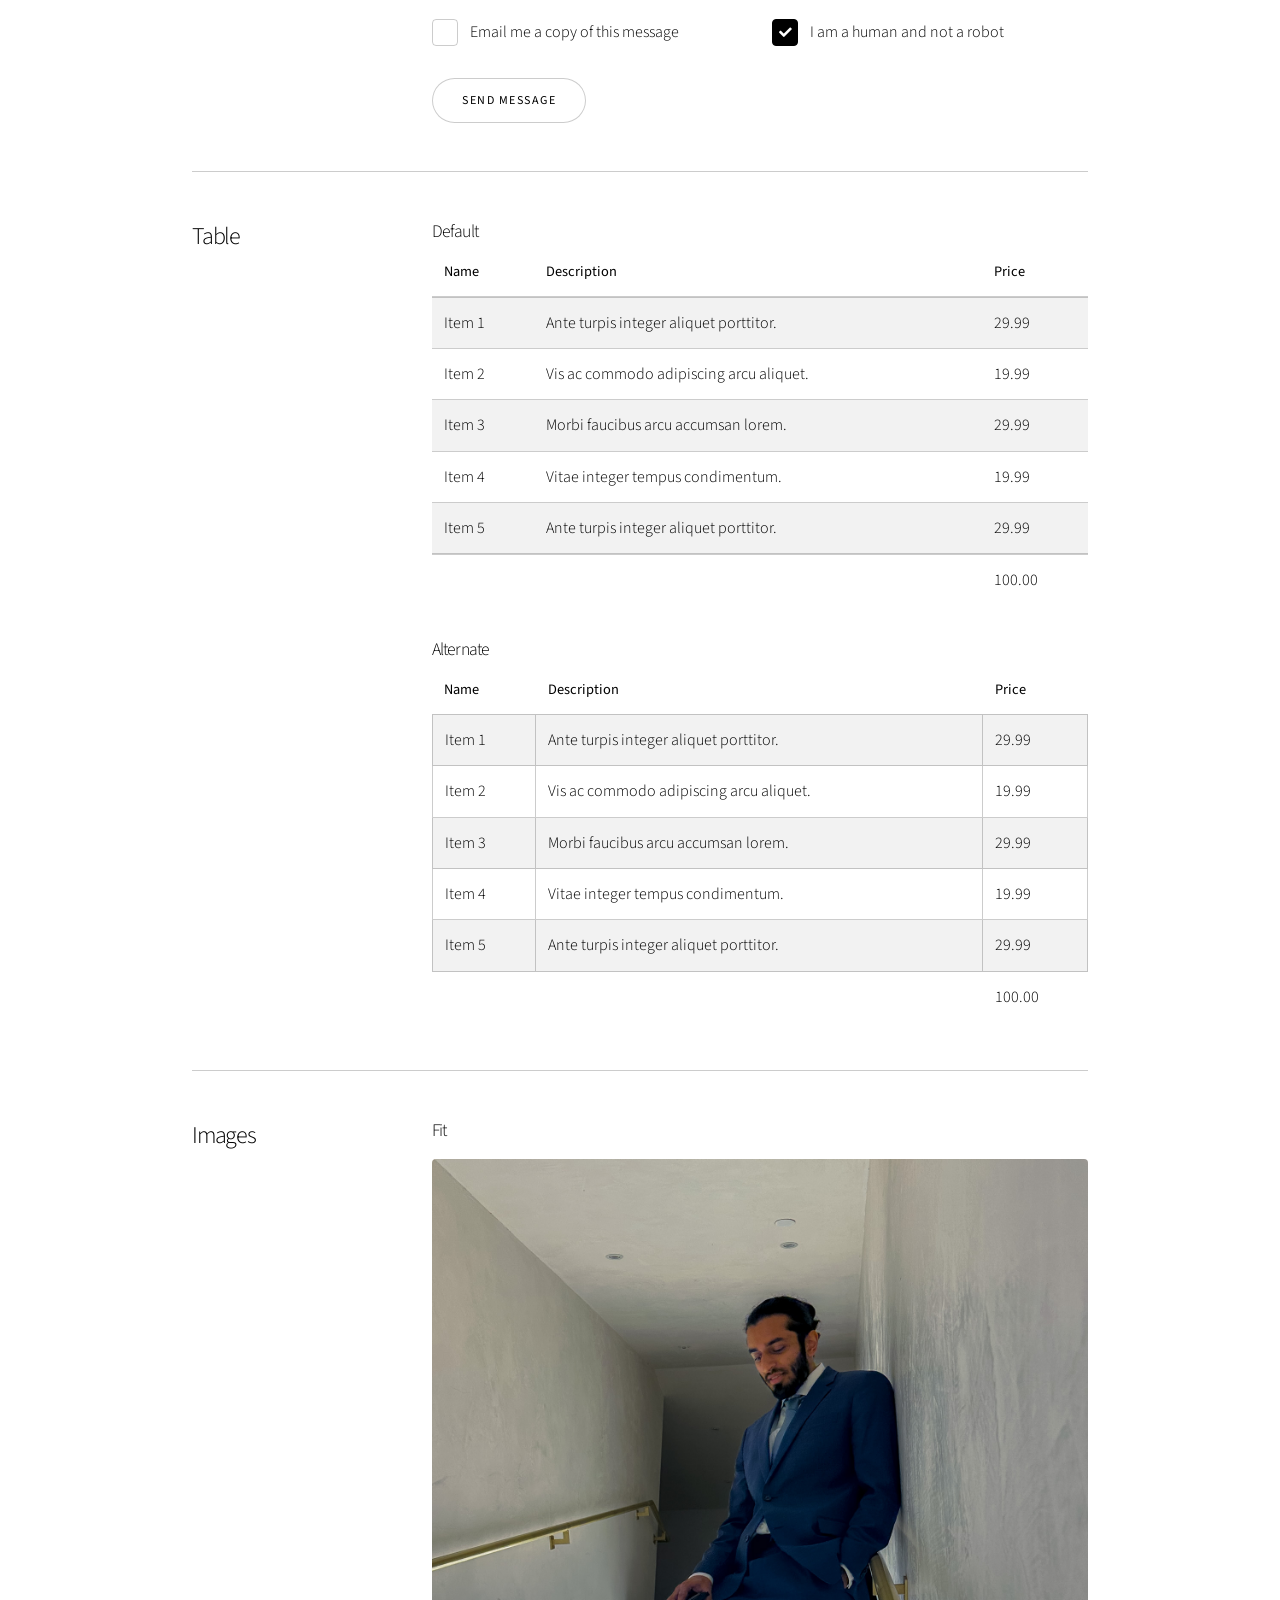
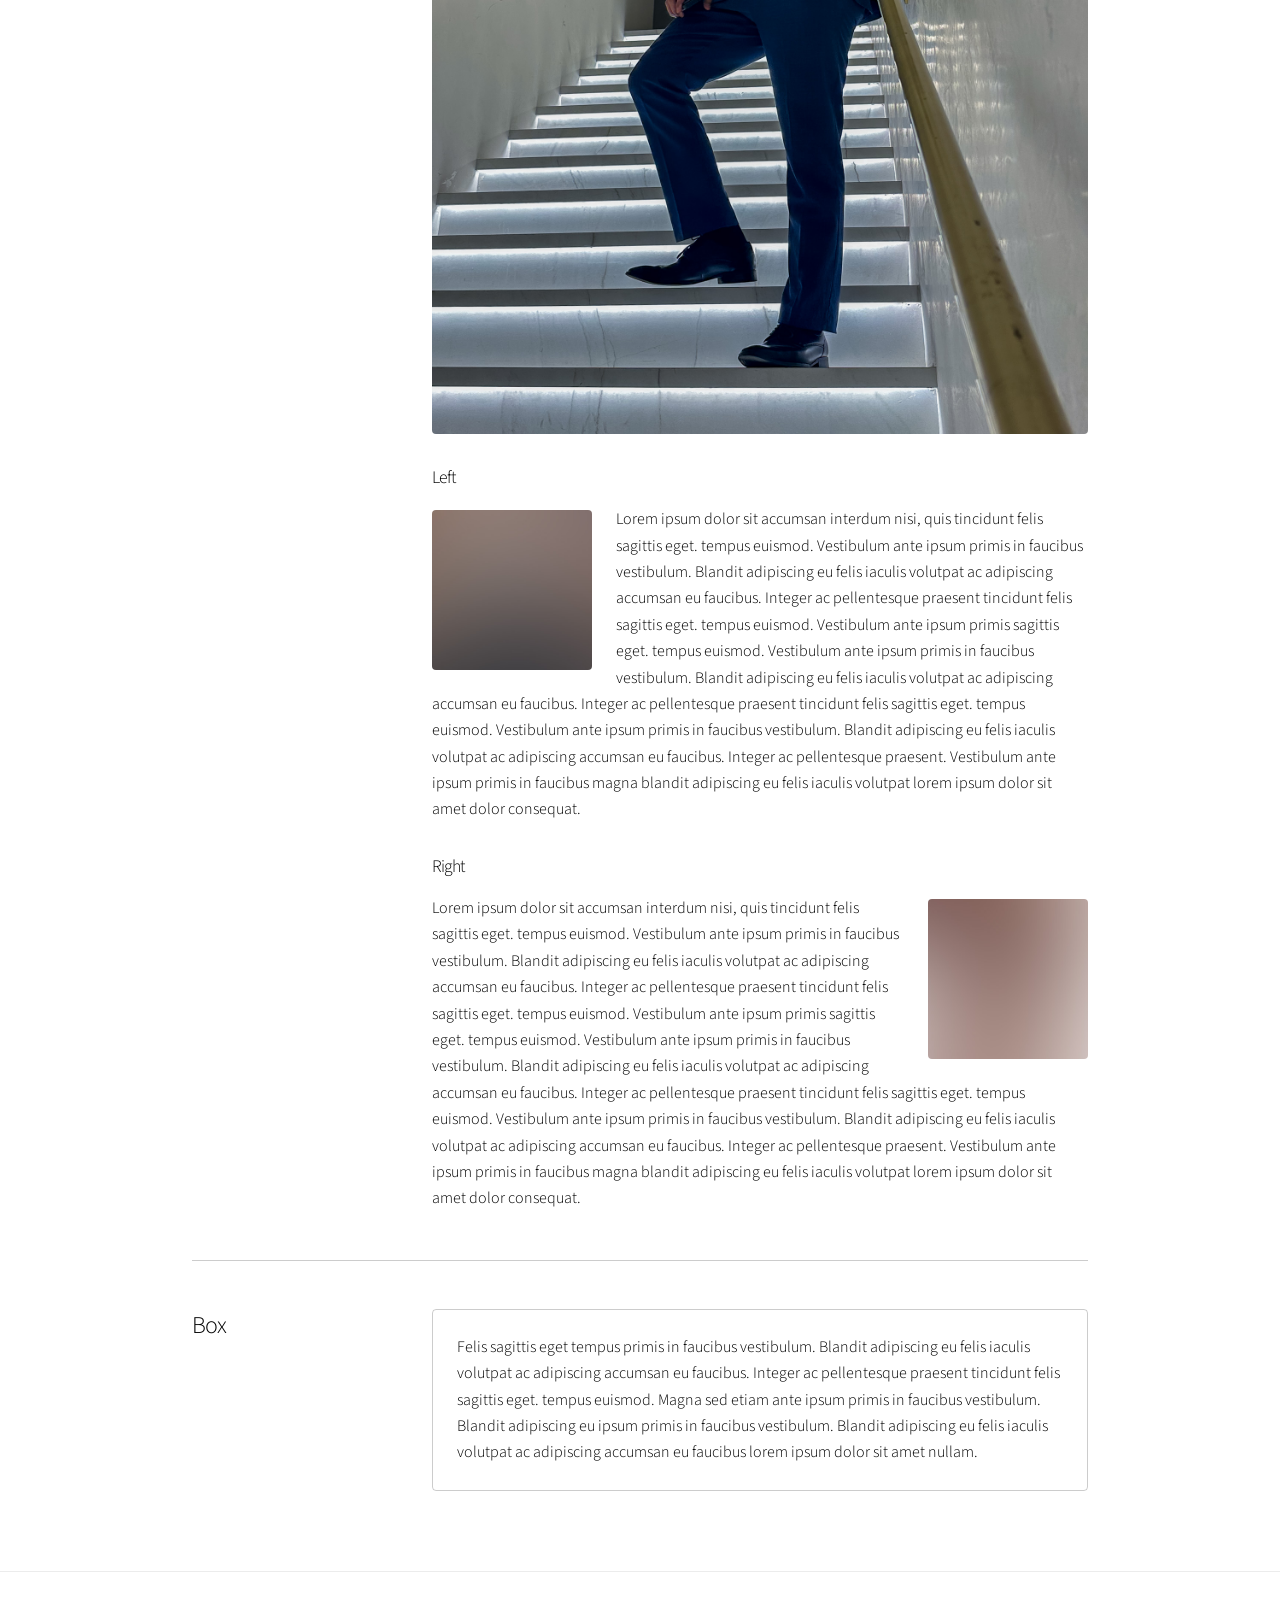
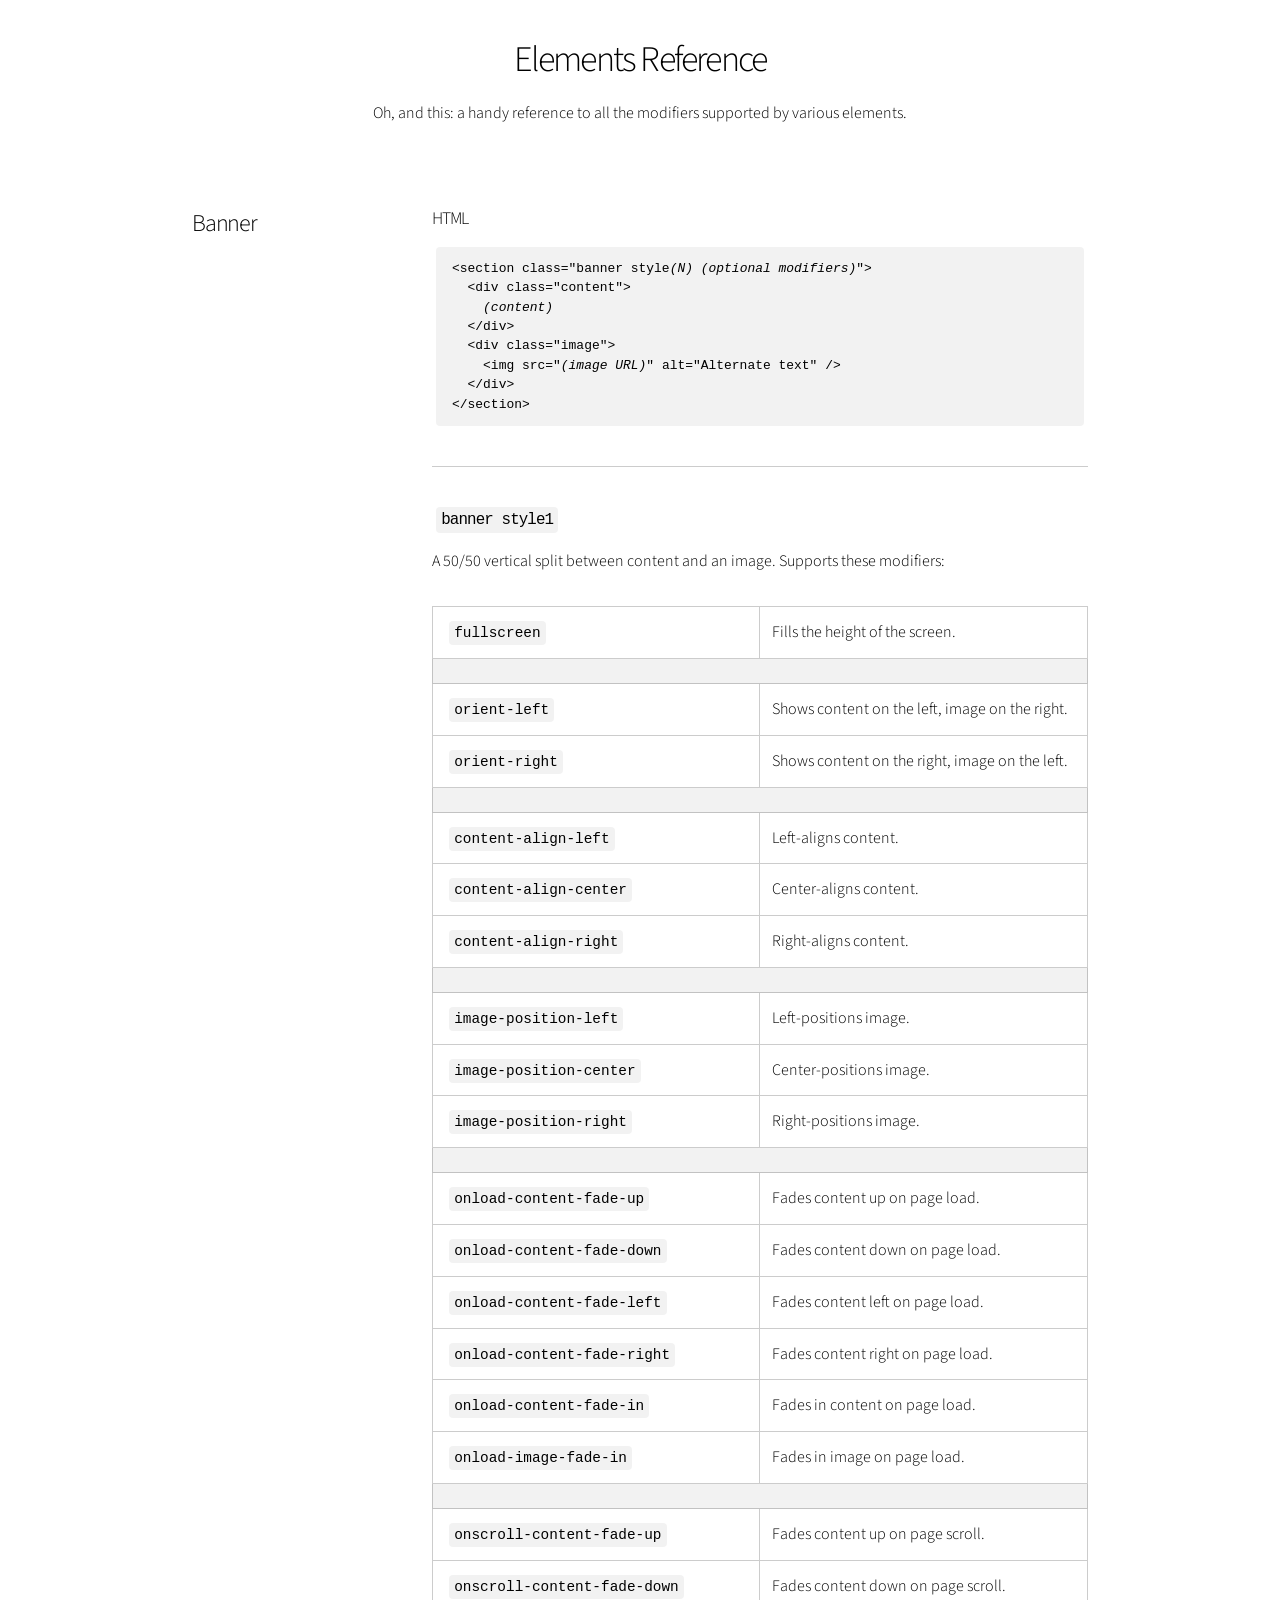
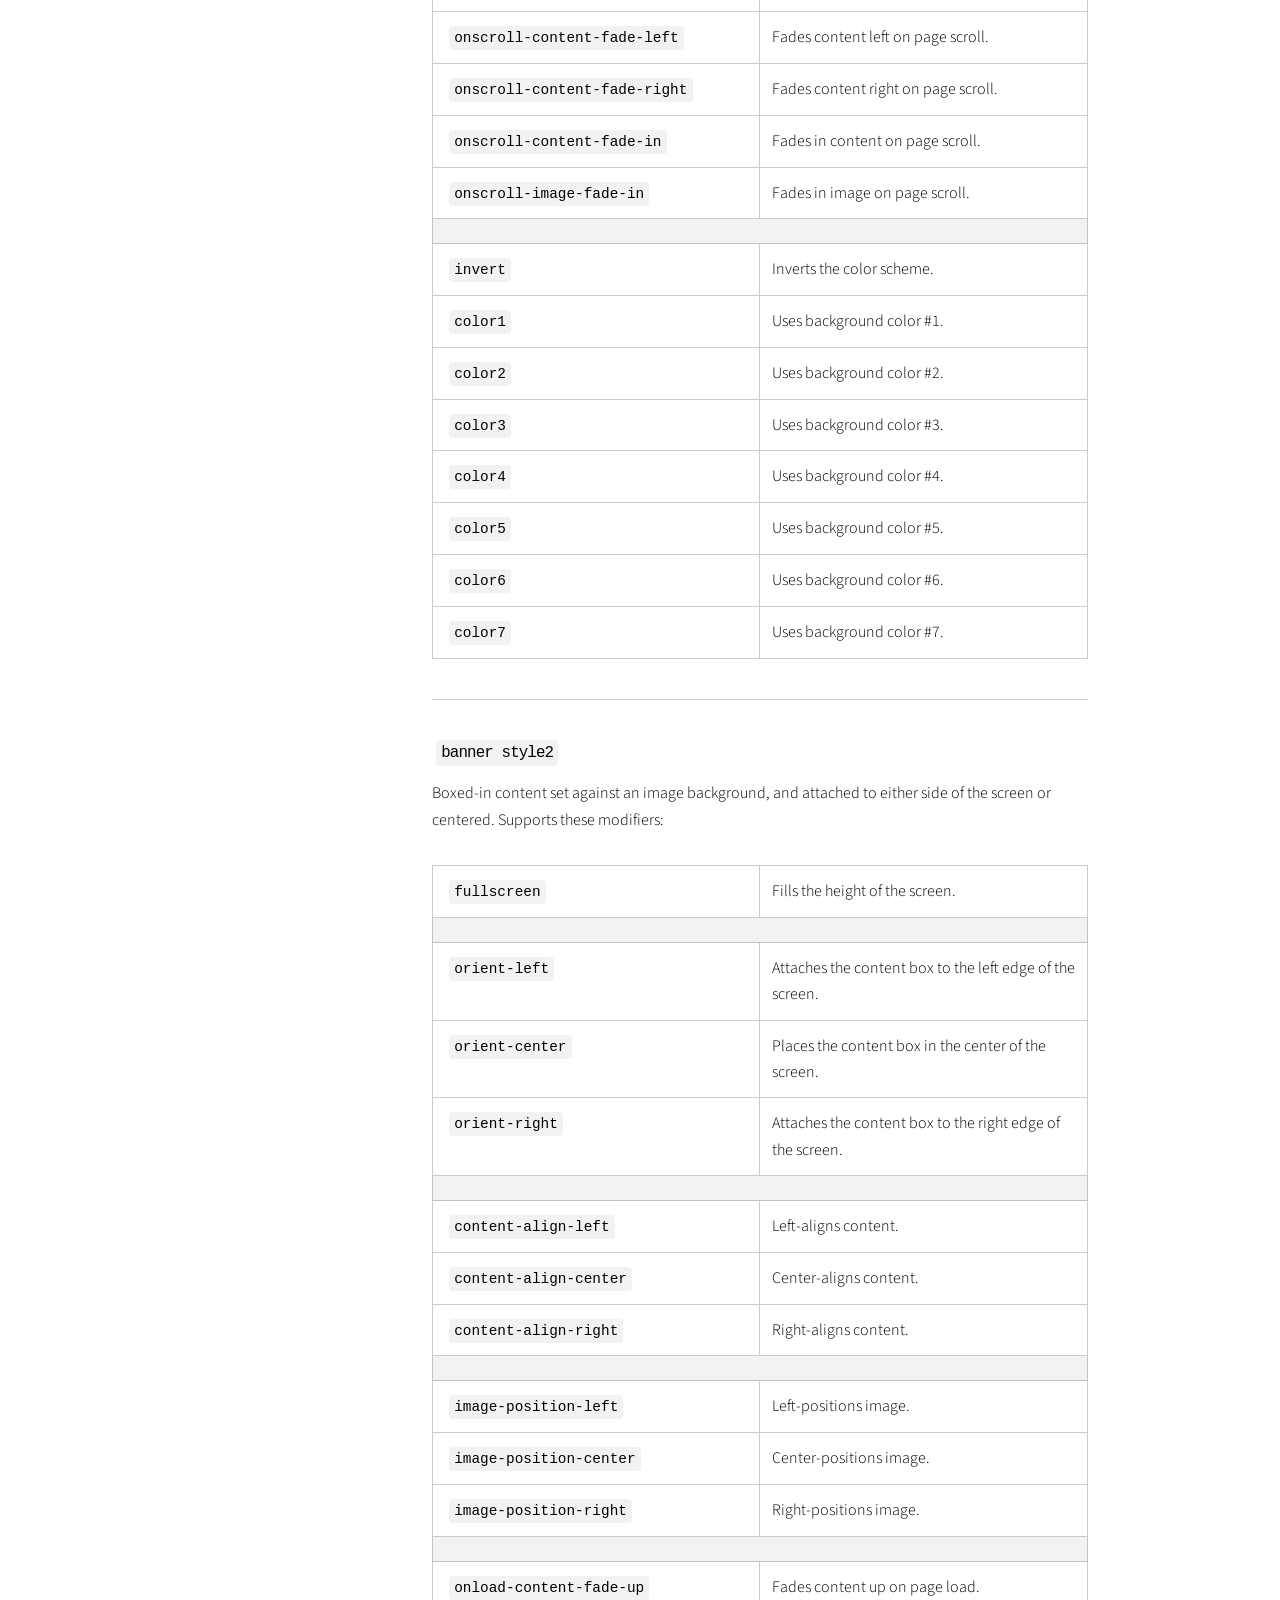
==== commit 28c60b46: "Update index-demo.html adding some comments" ====
--- a/index-demo.html
+++ b/index-demo.html
@@ -28,7 +28,7 @@
 							<ul class="actions stacked">
 								<li><a href="#first" class="button large wide smooth-scroll-middle">Get Started</a></li>
 							</ul>
-						</div>
+						</div> 
 						<div class="image">
 							<img src="images/banner.jpg" alt="" />
 						</div>
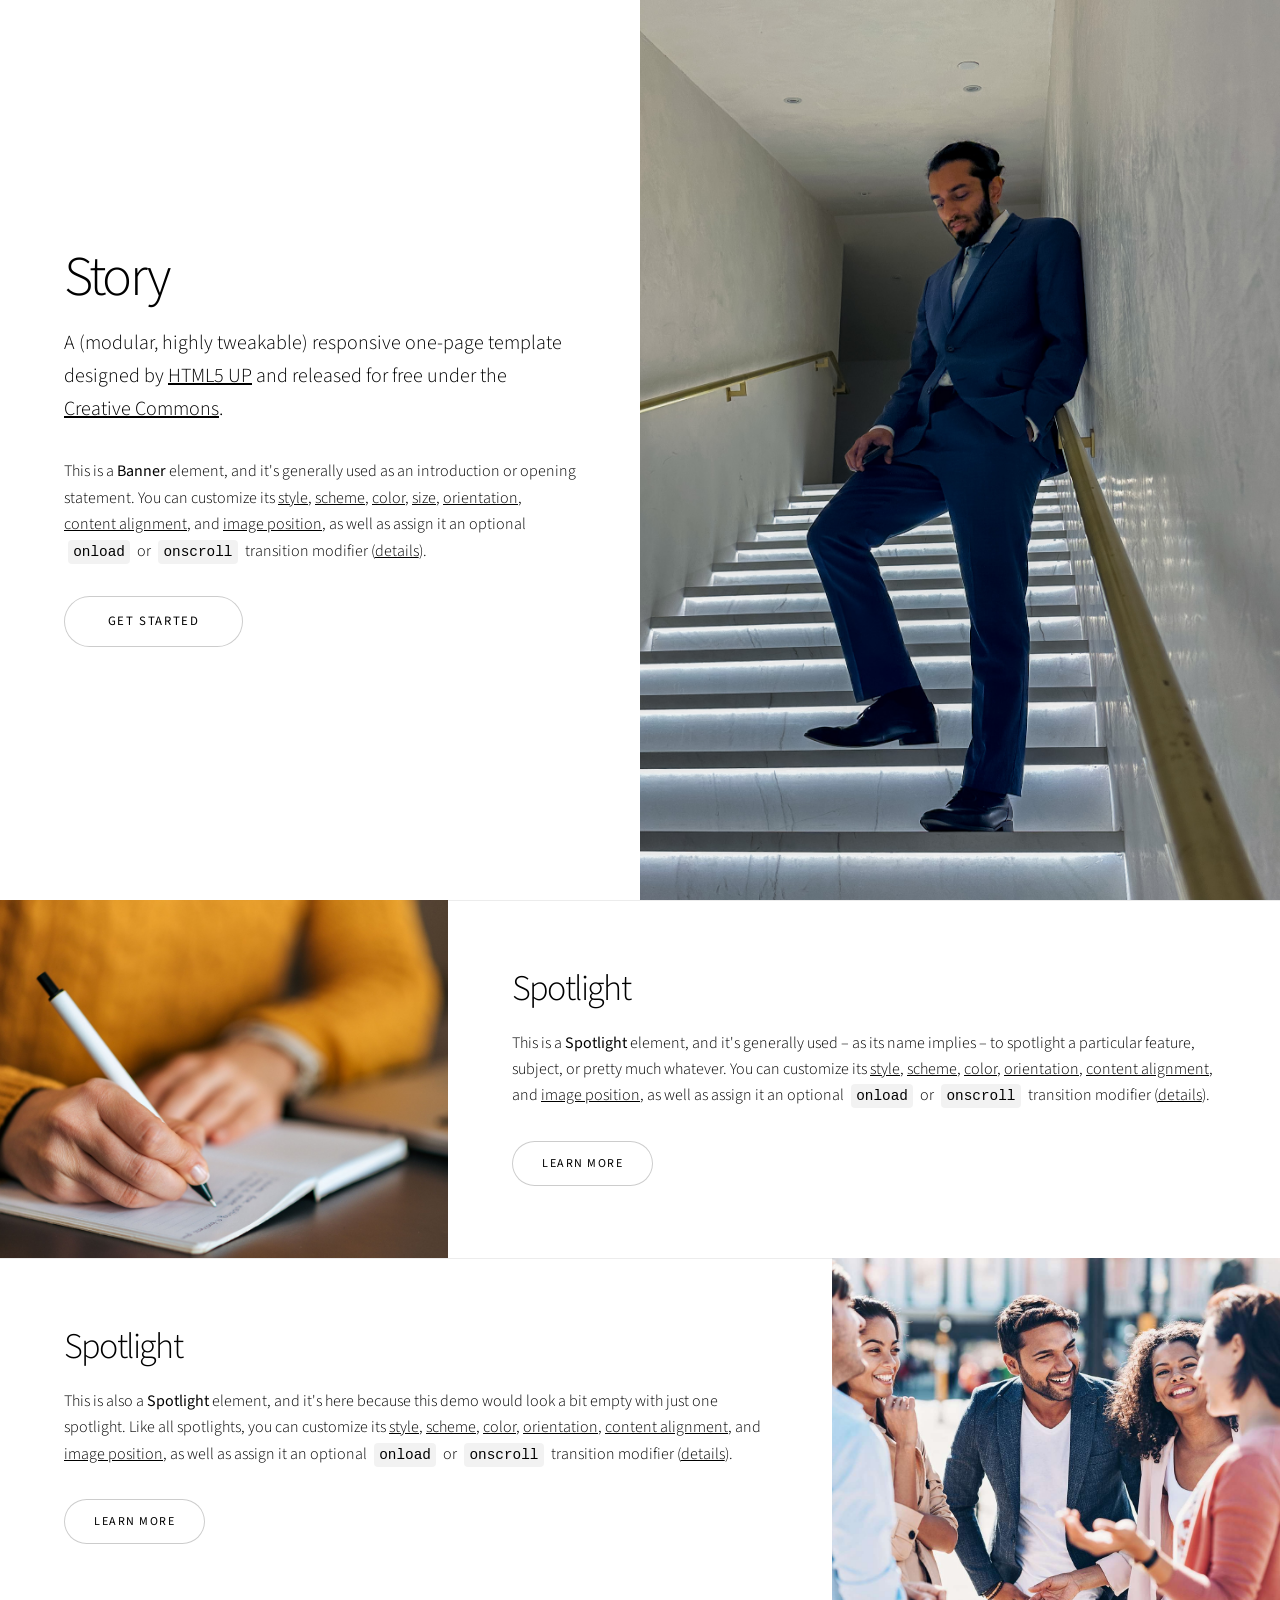
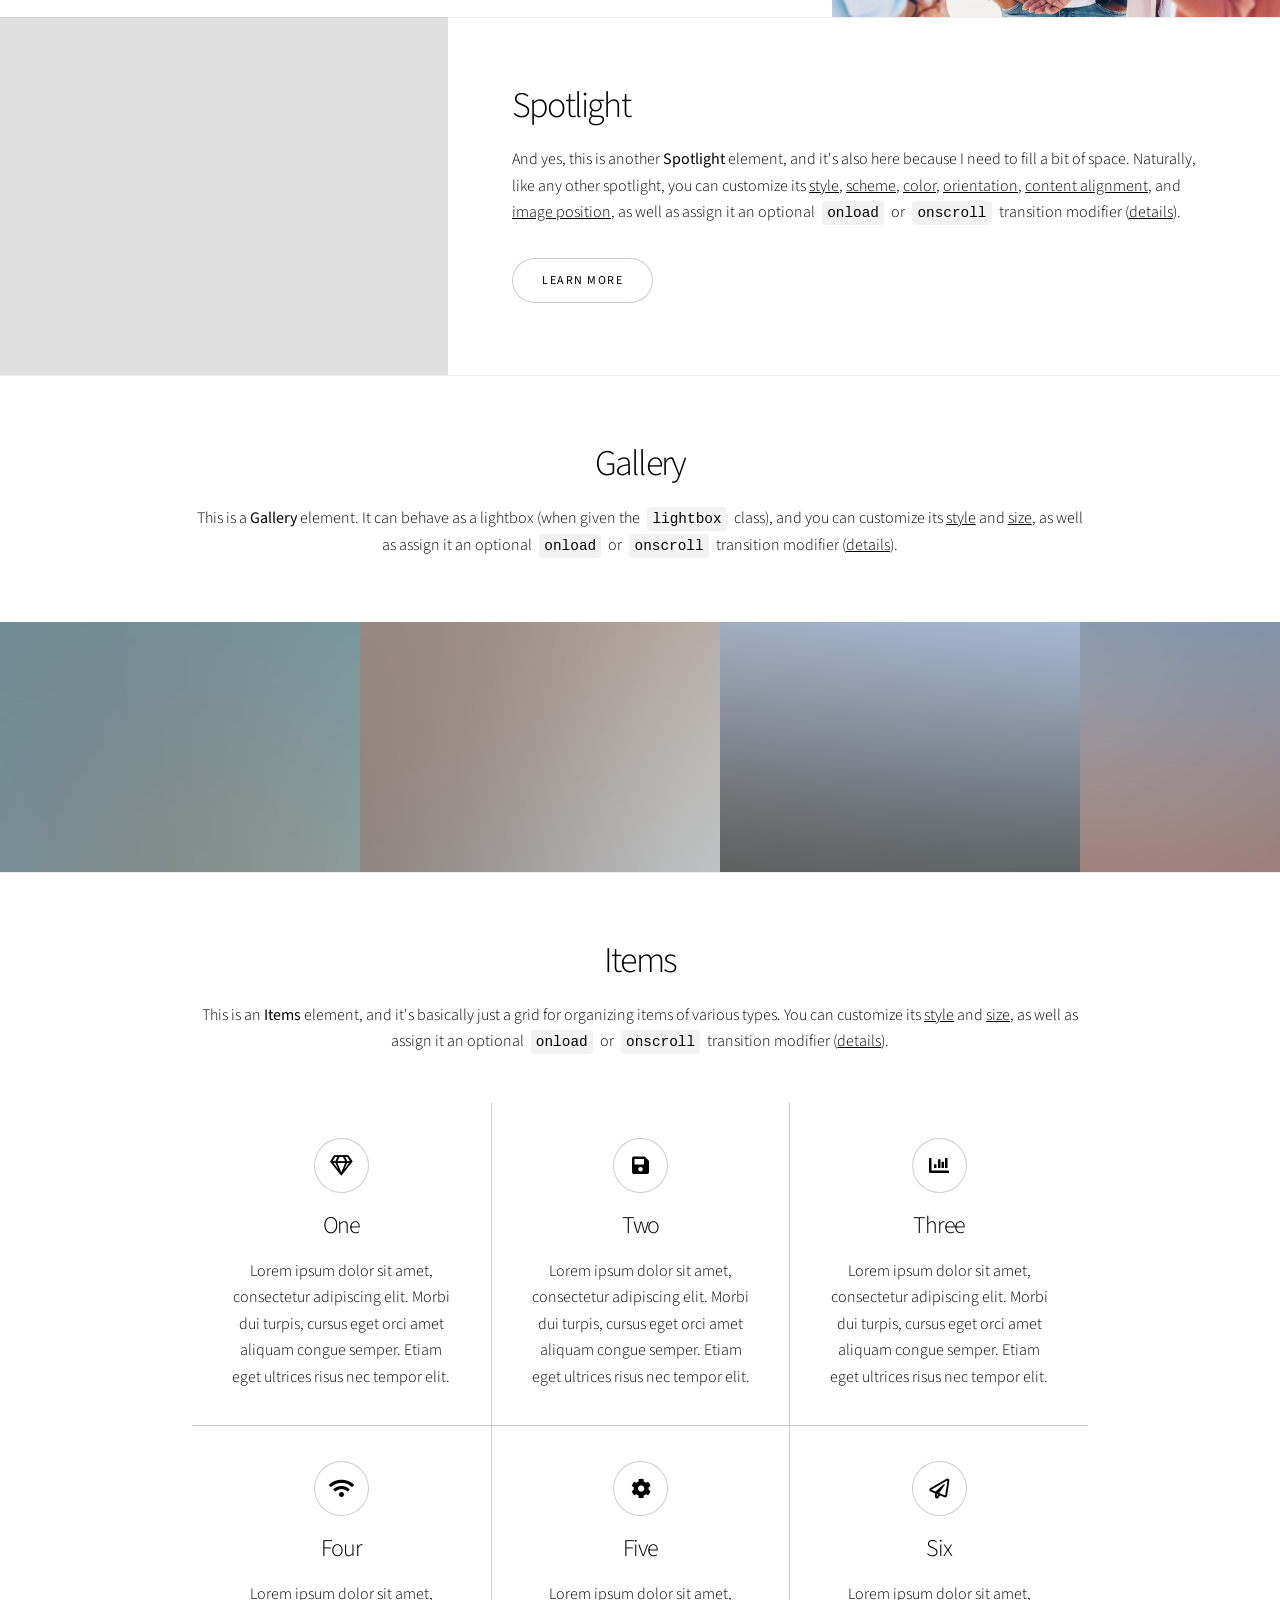
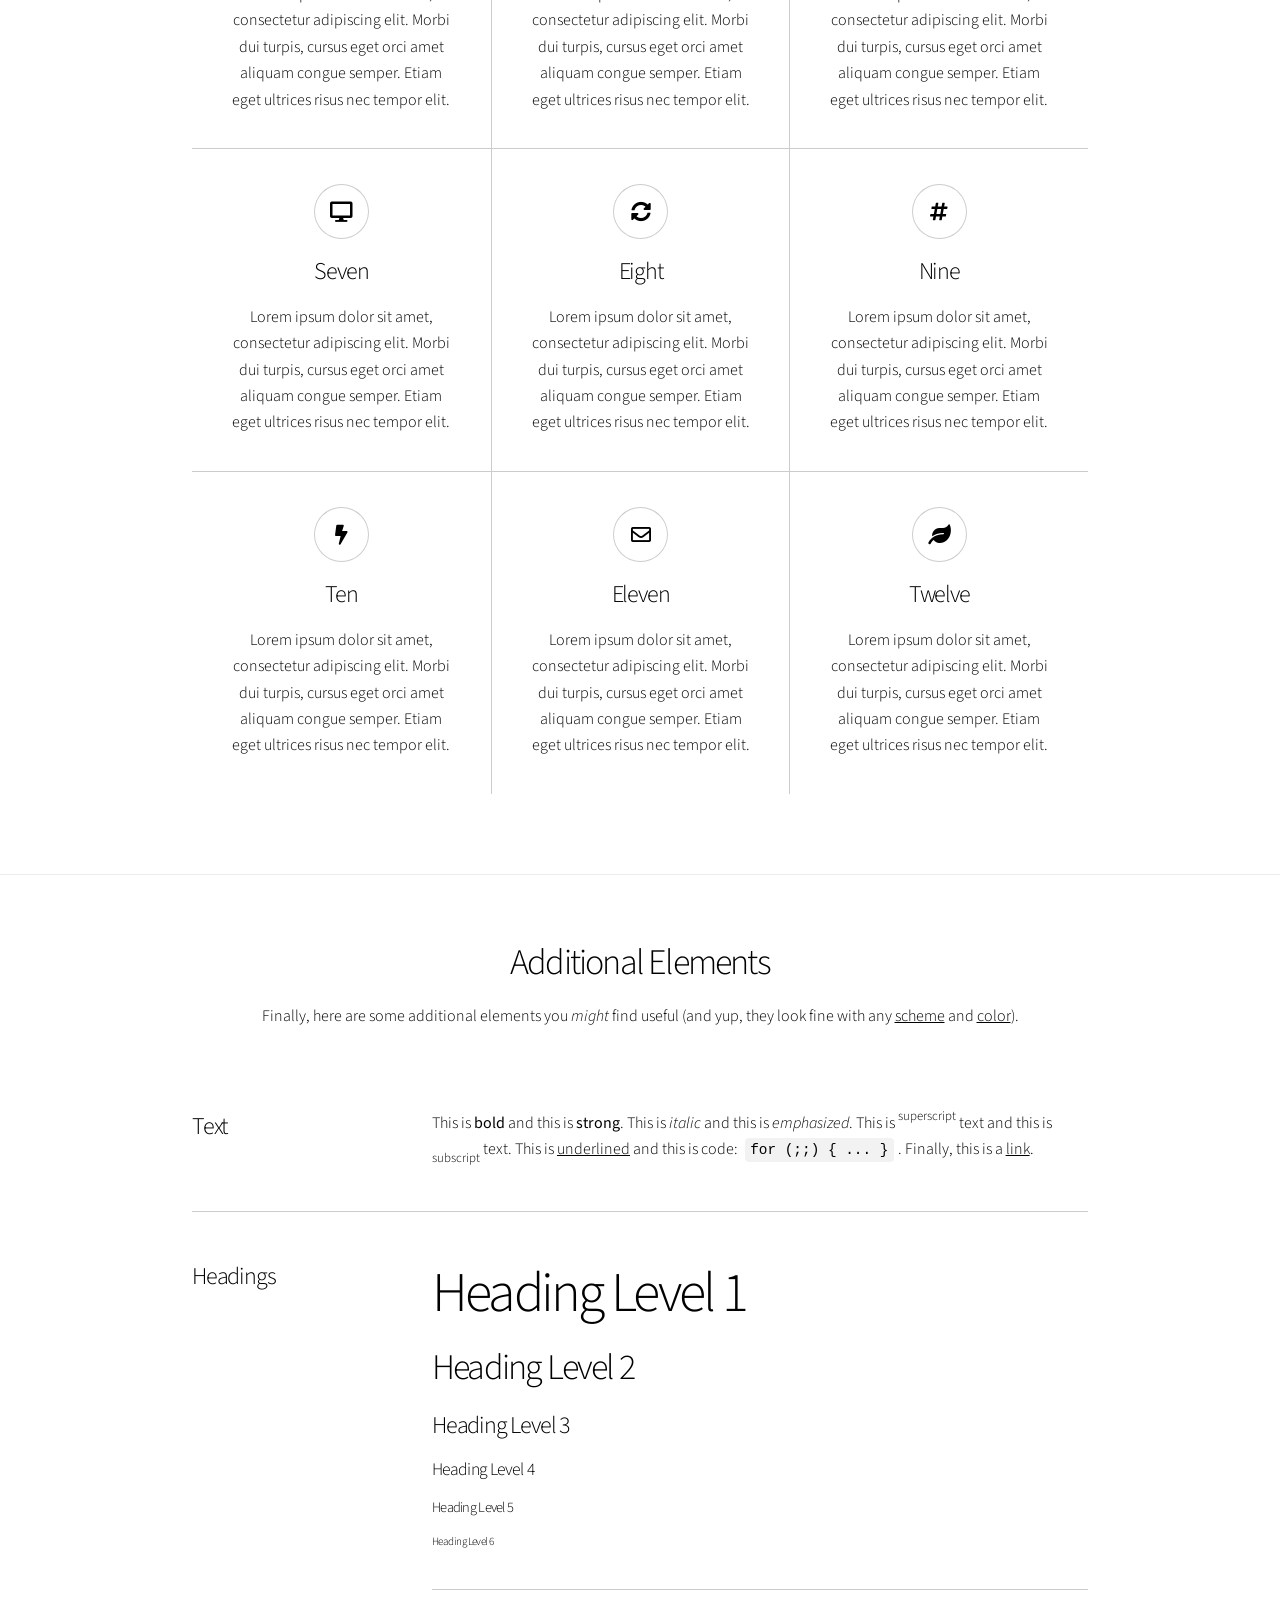
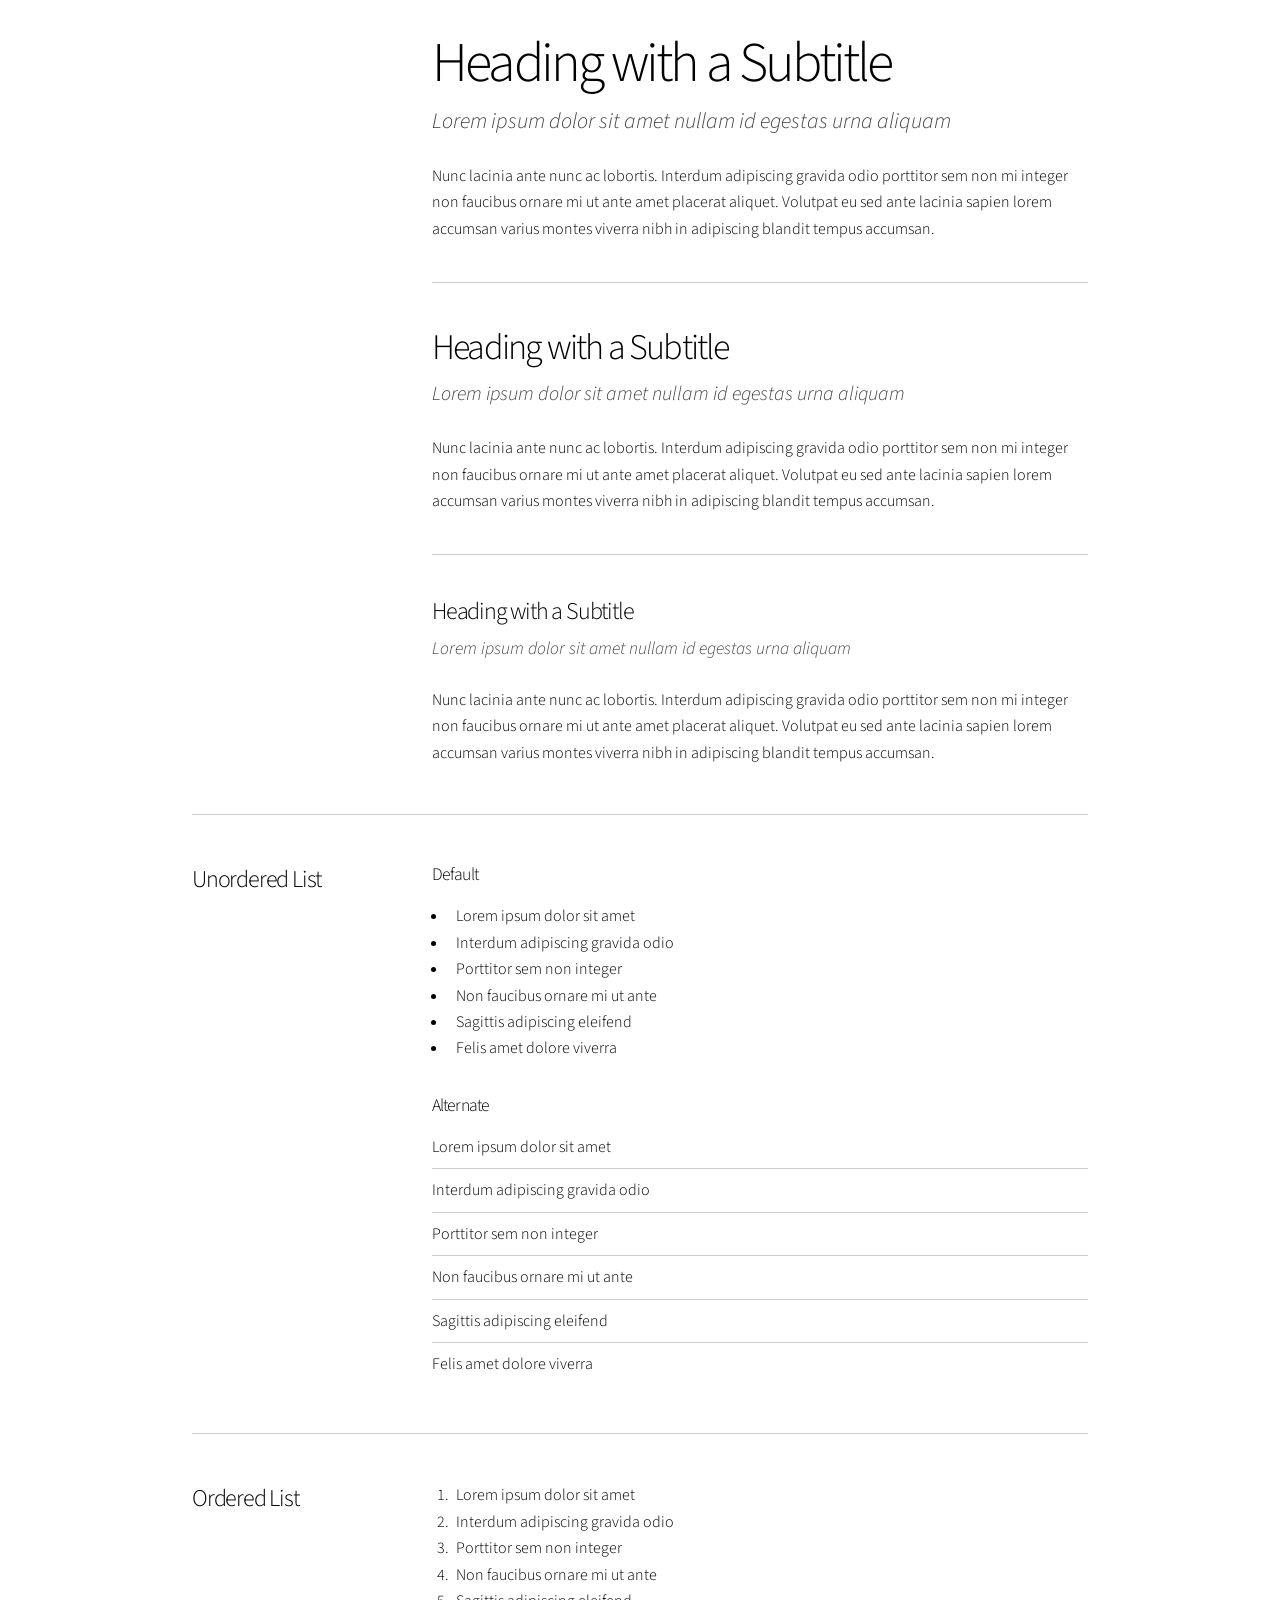
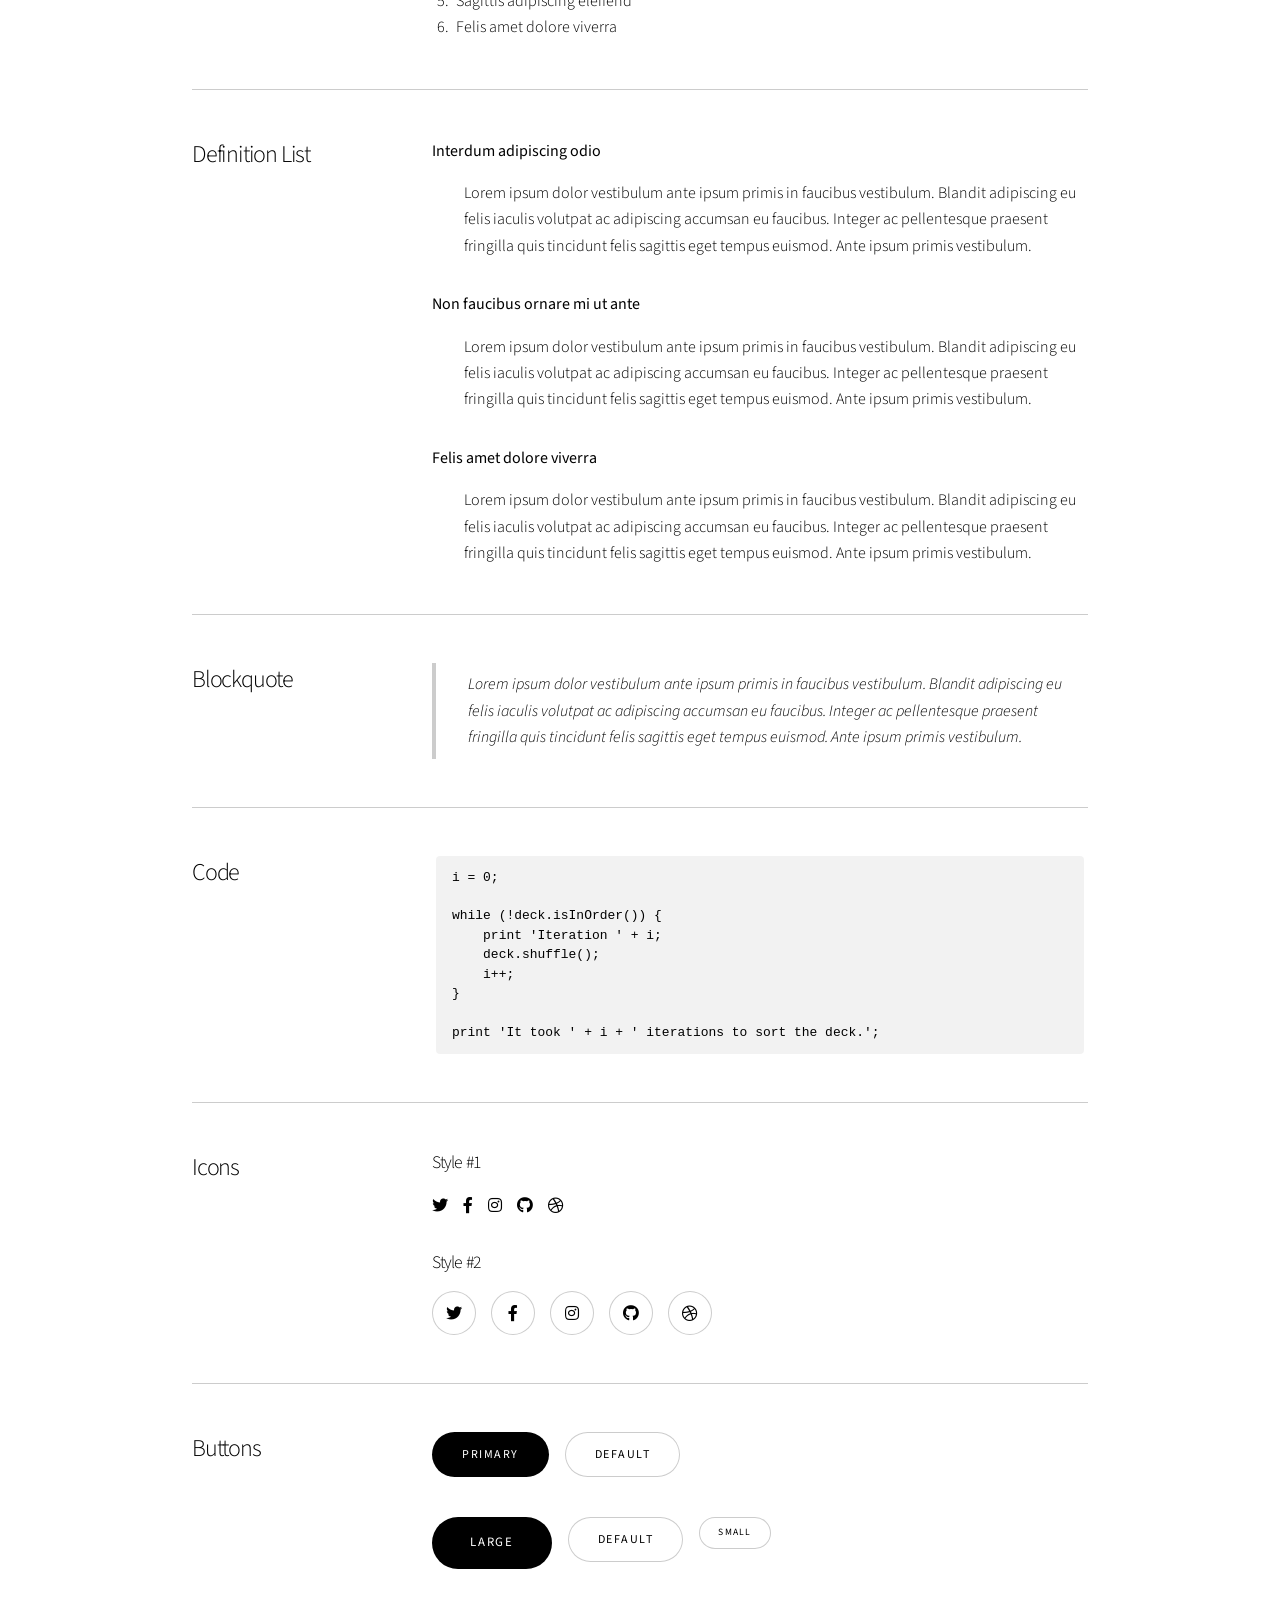
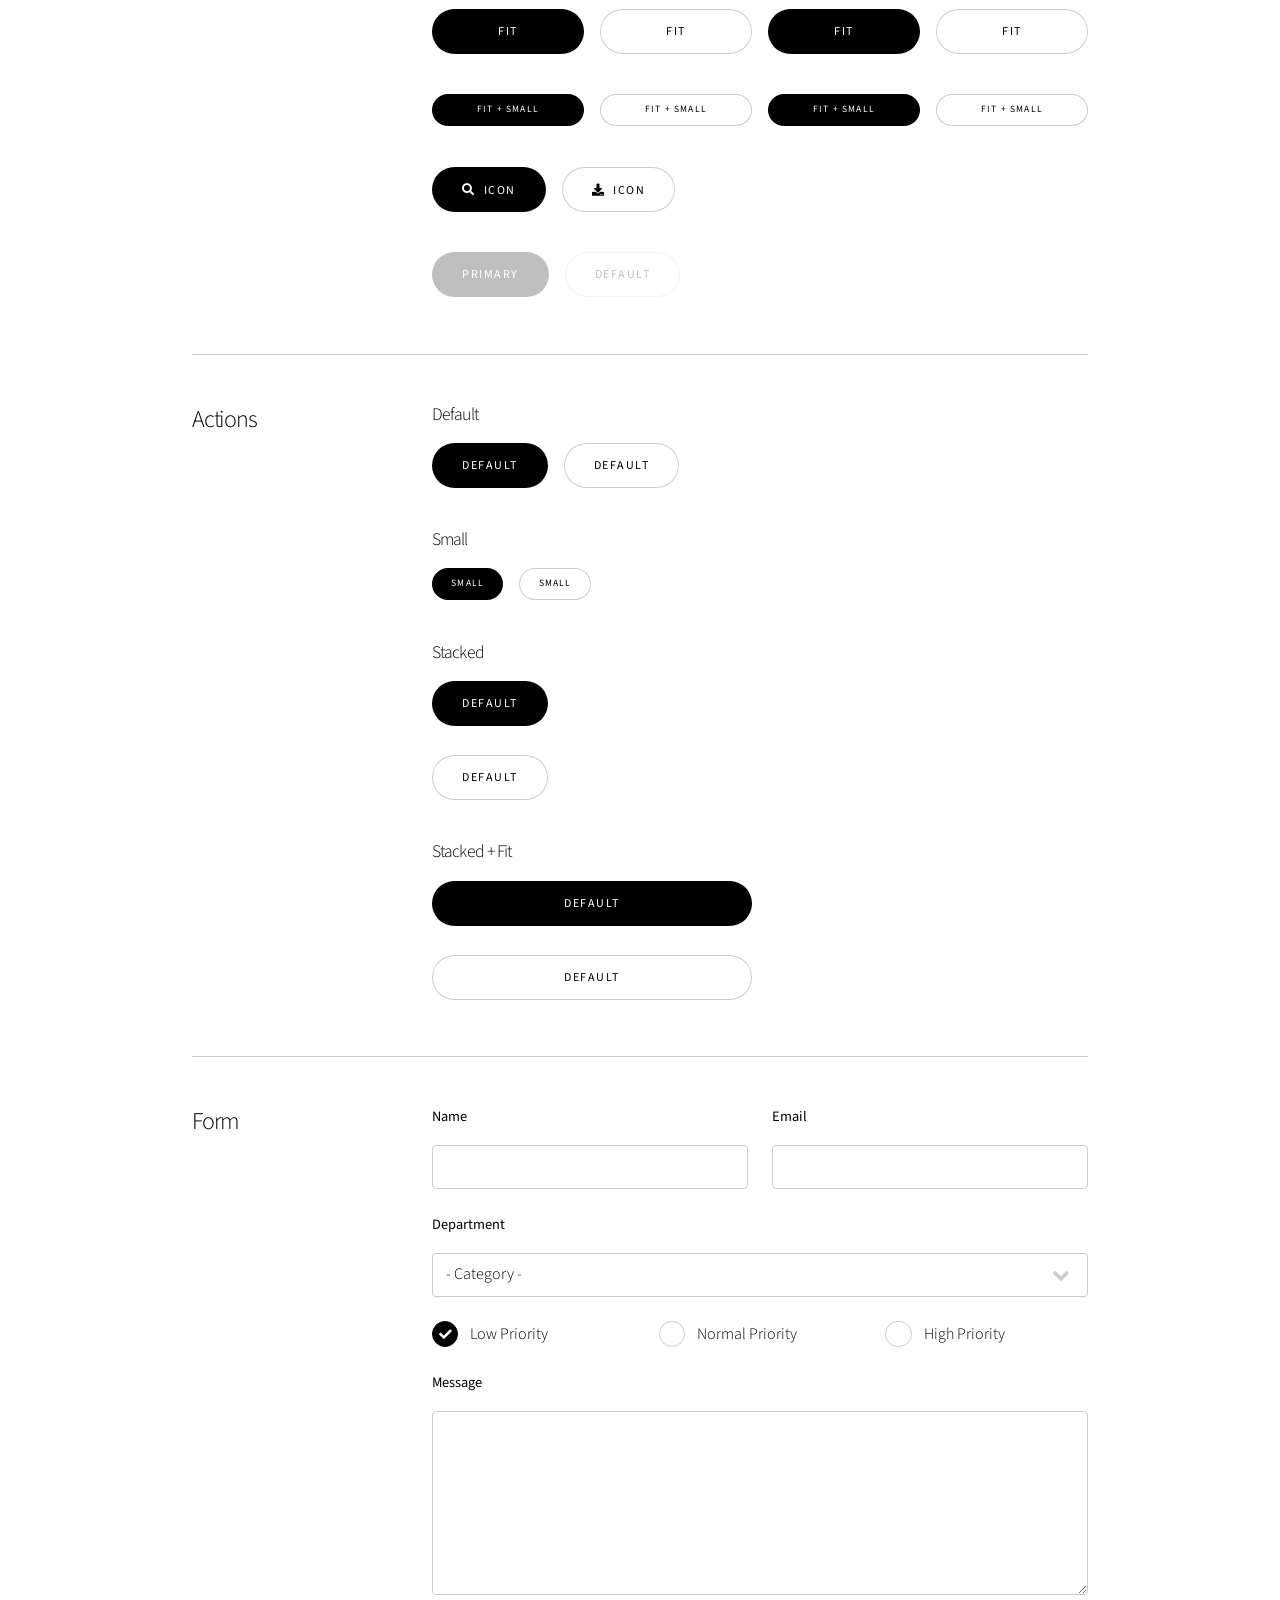
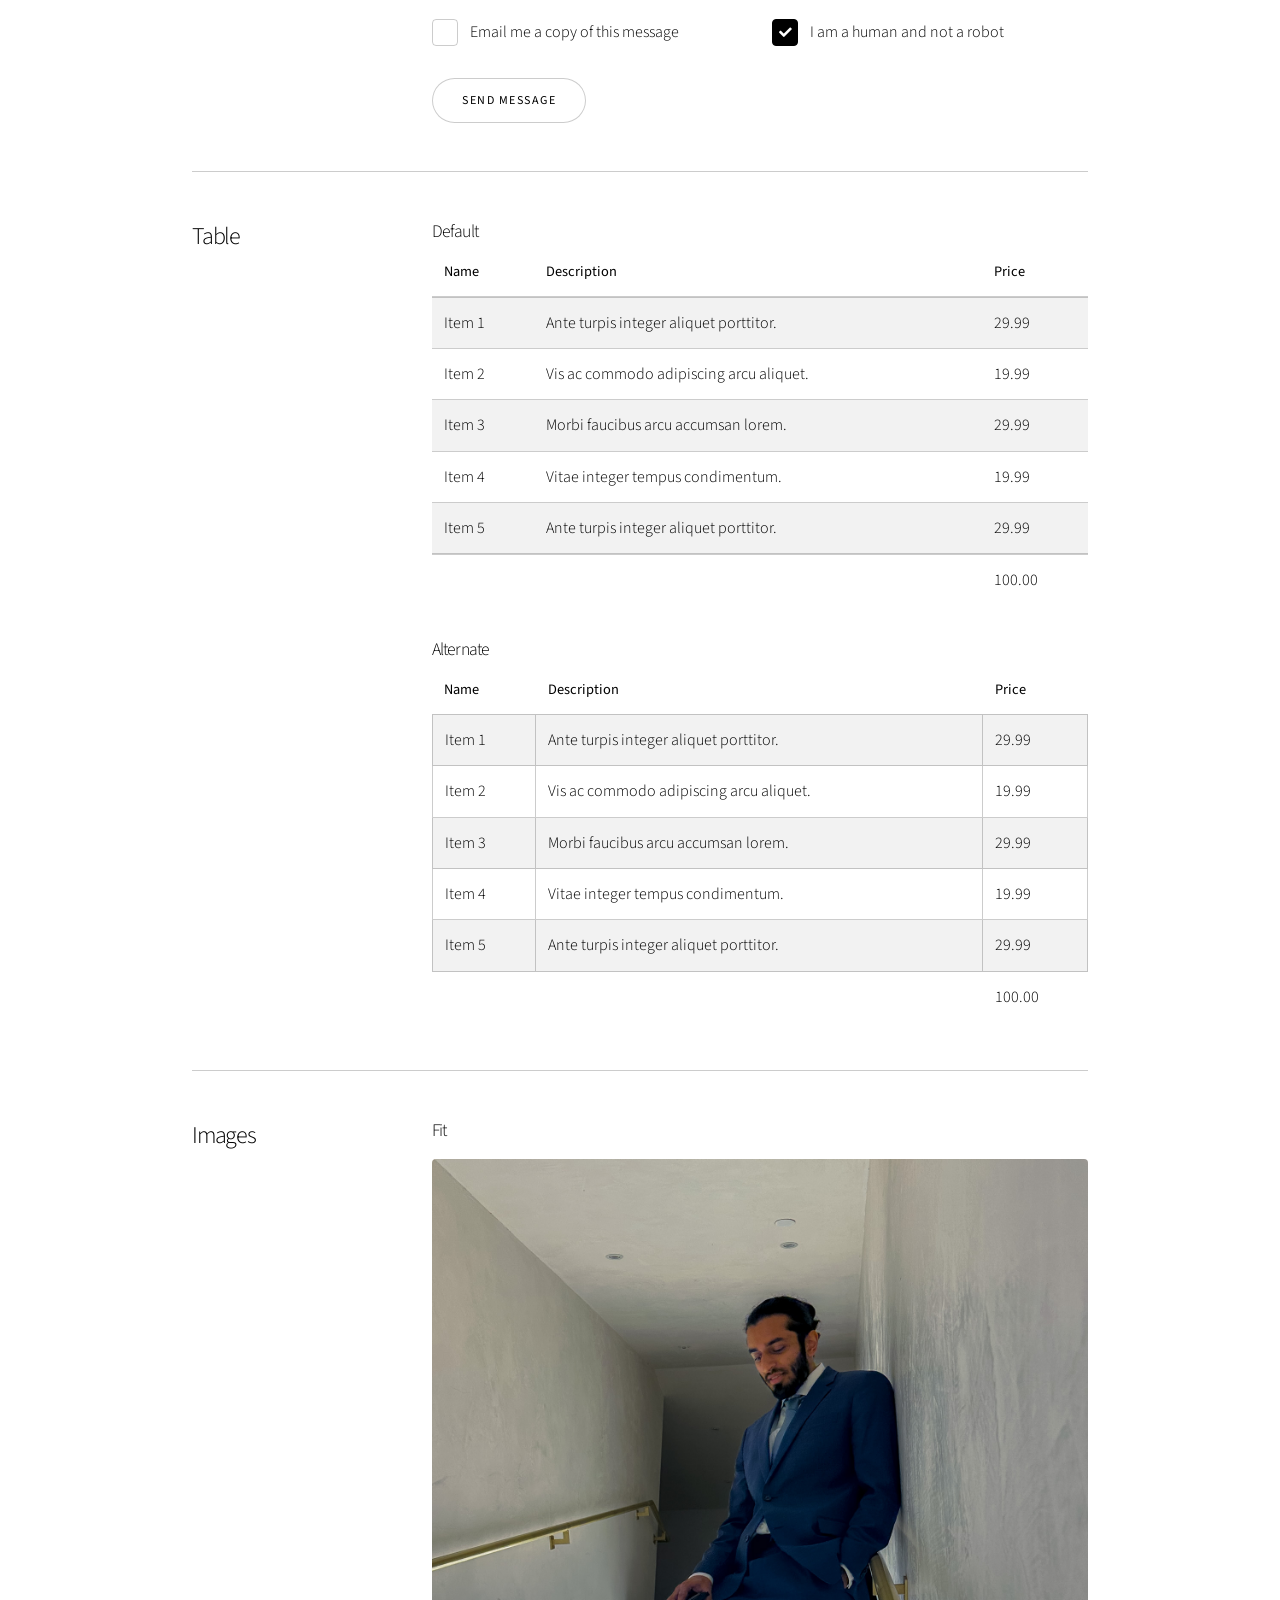
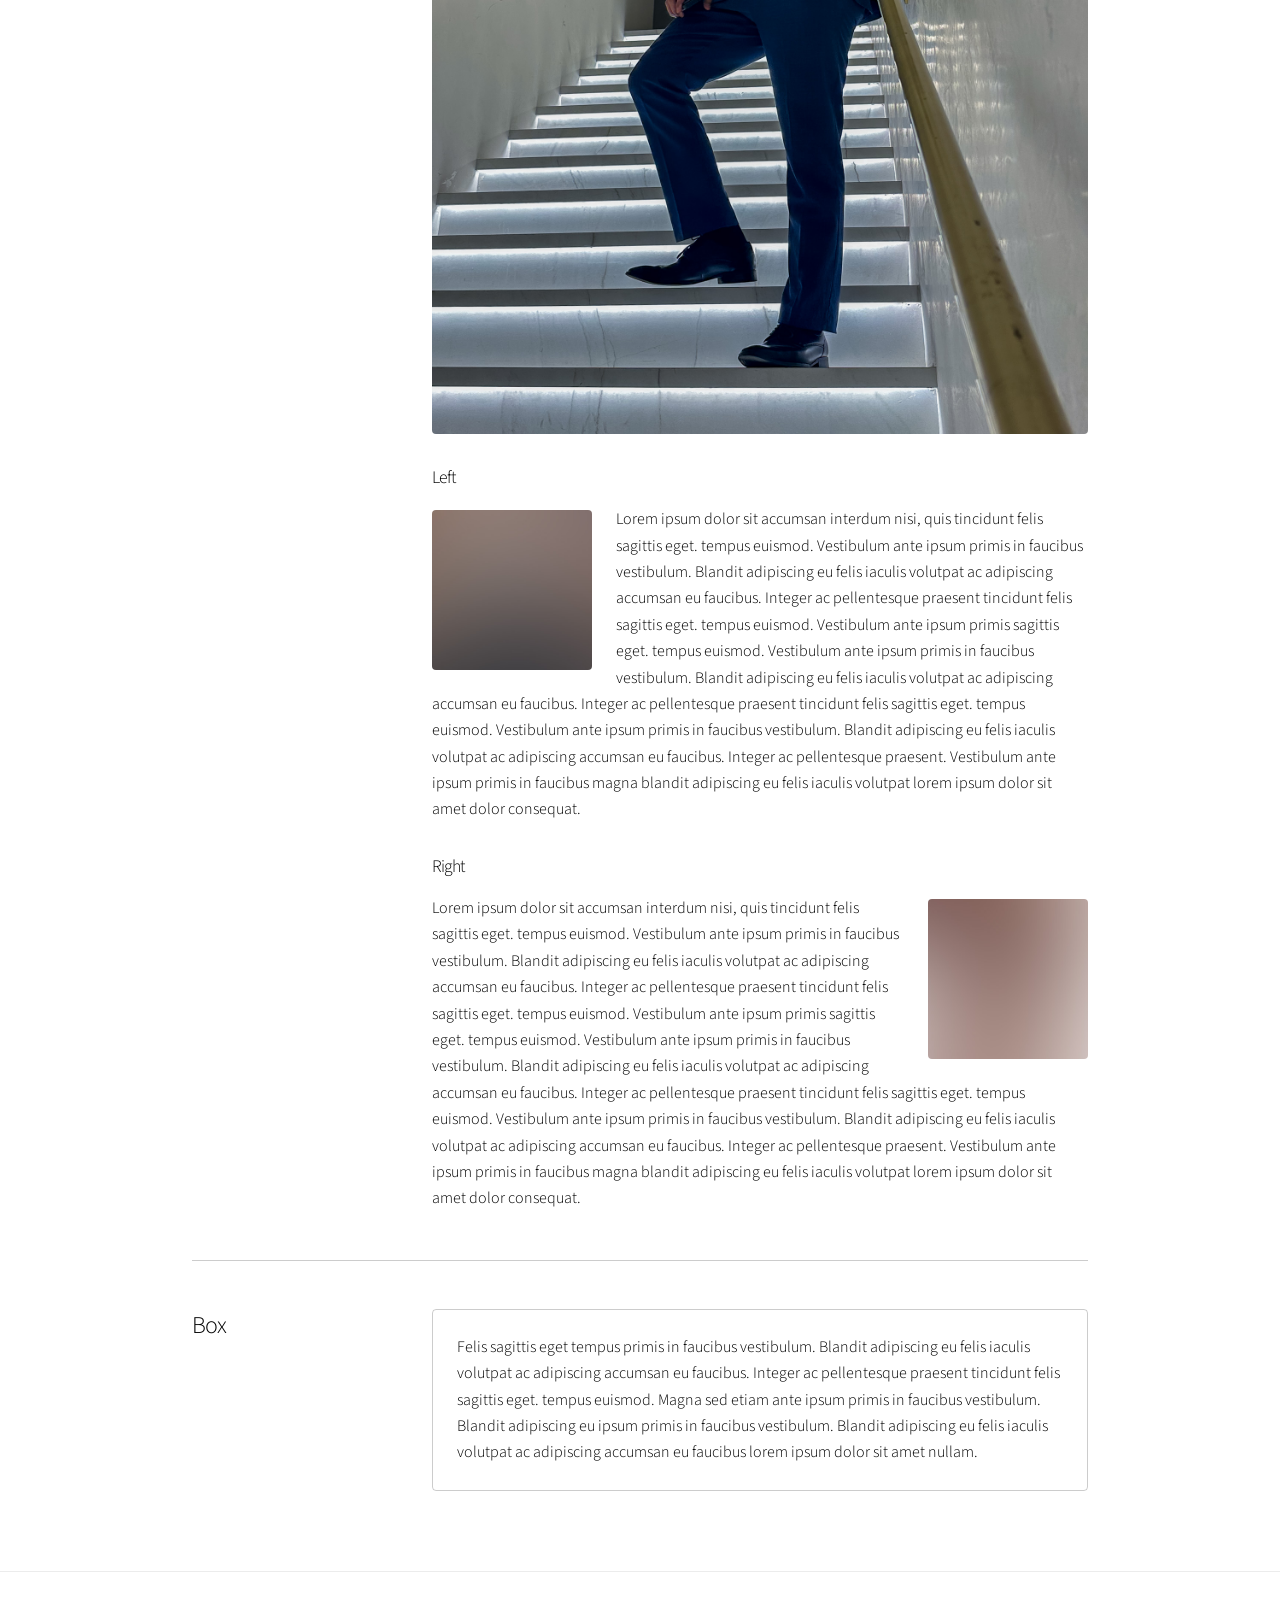
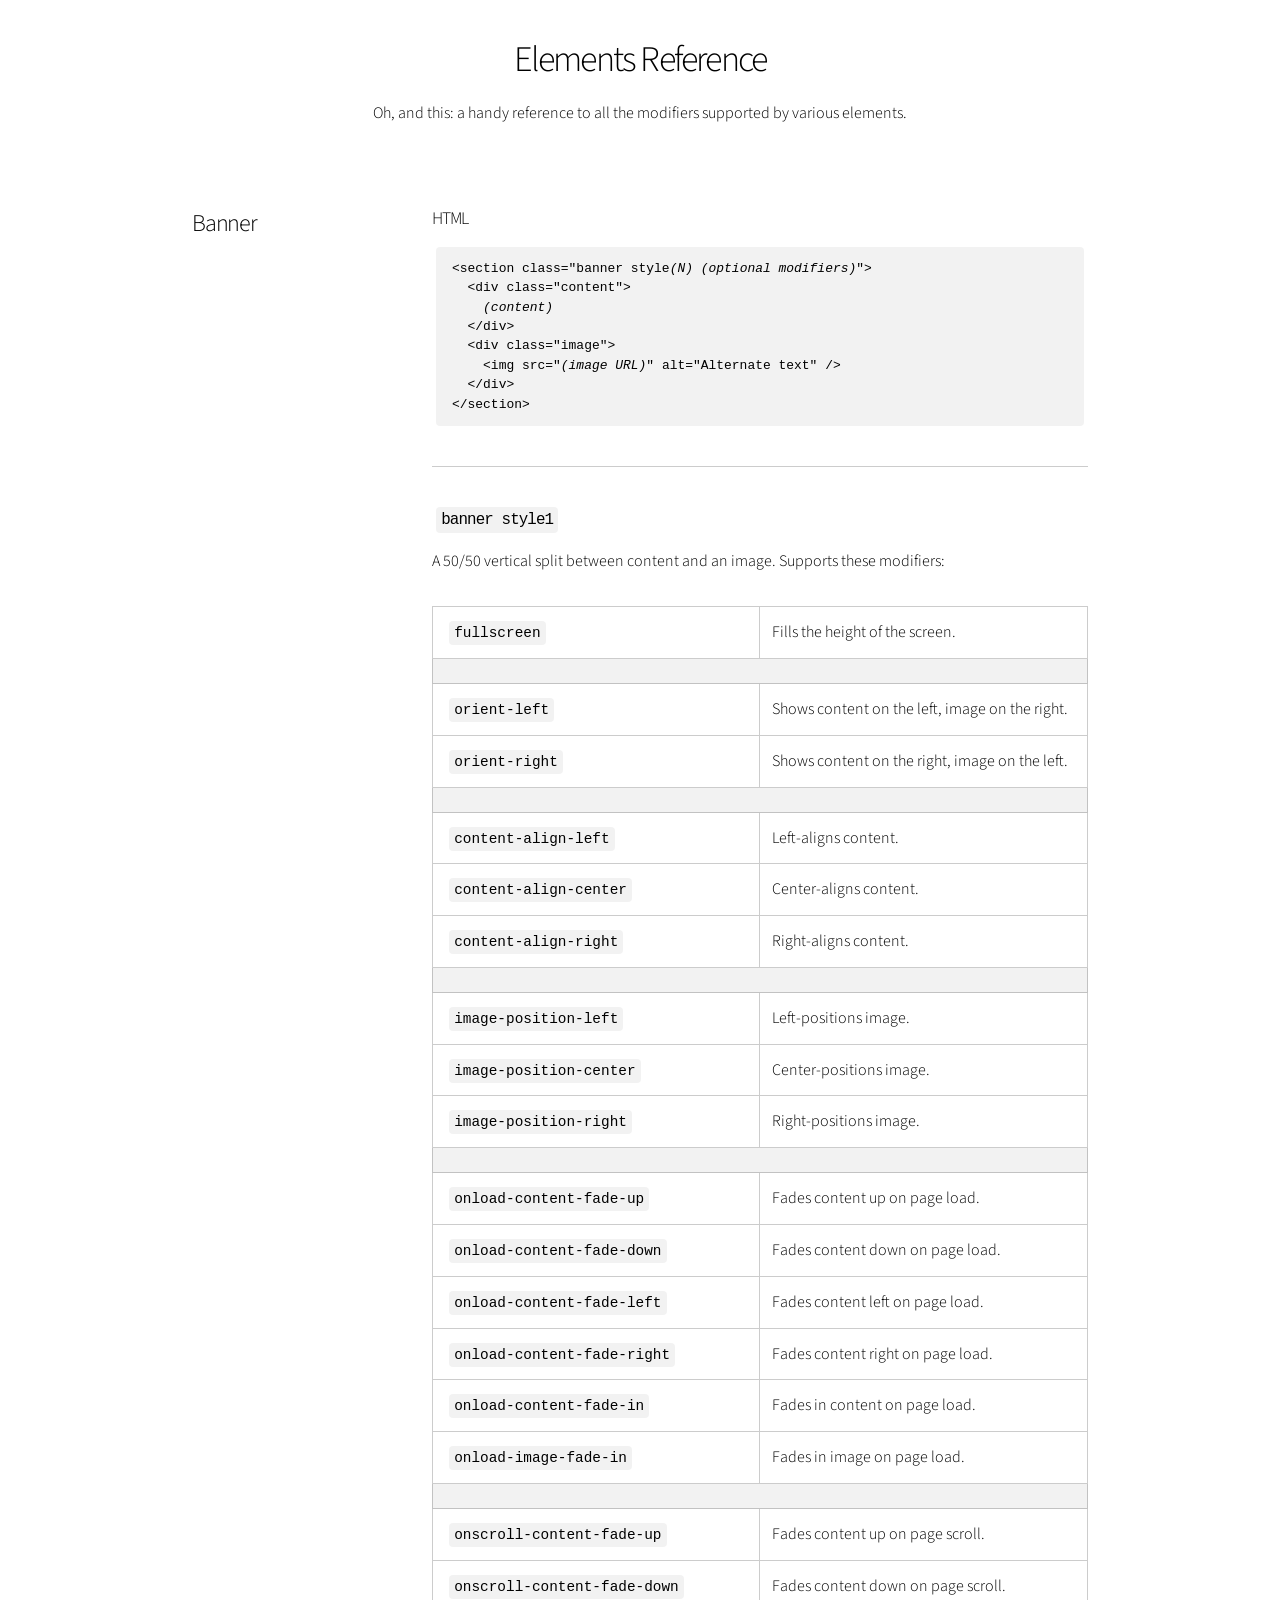
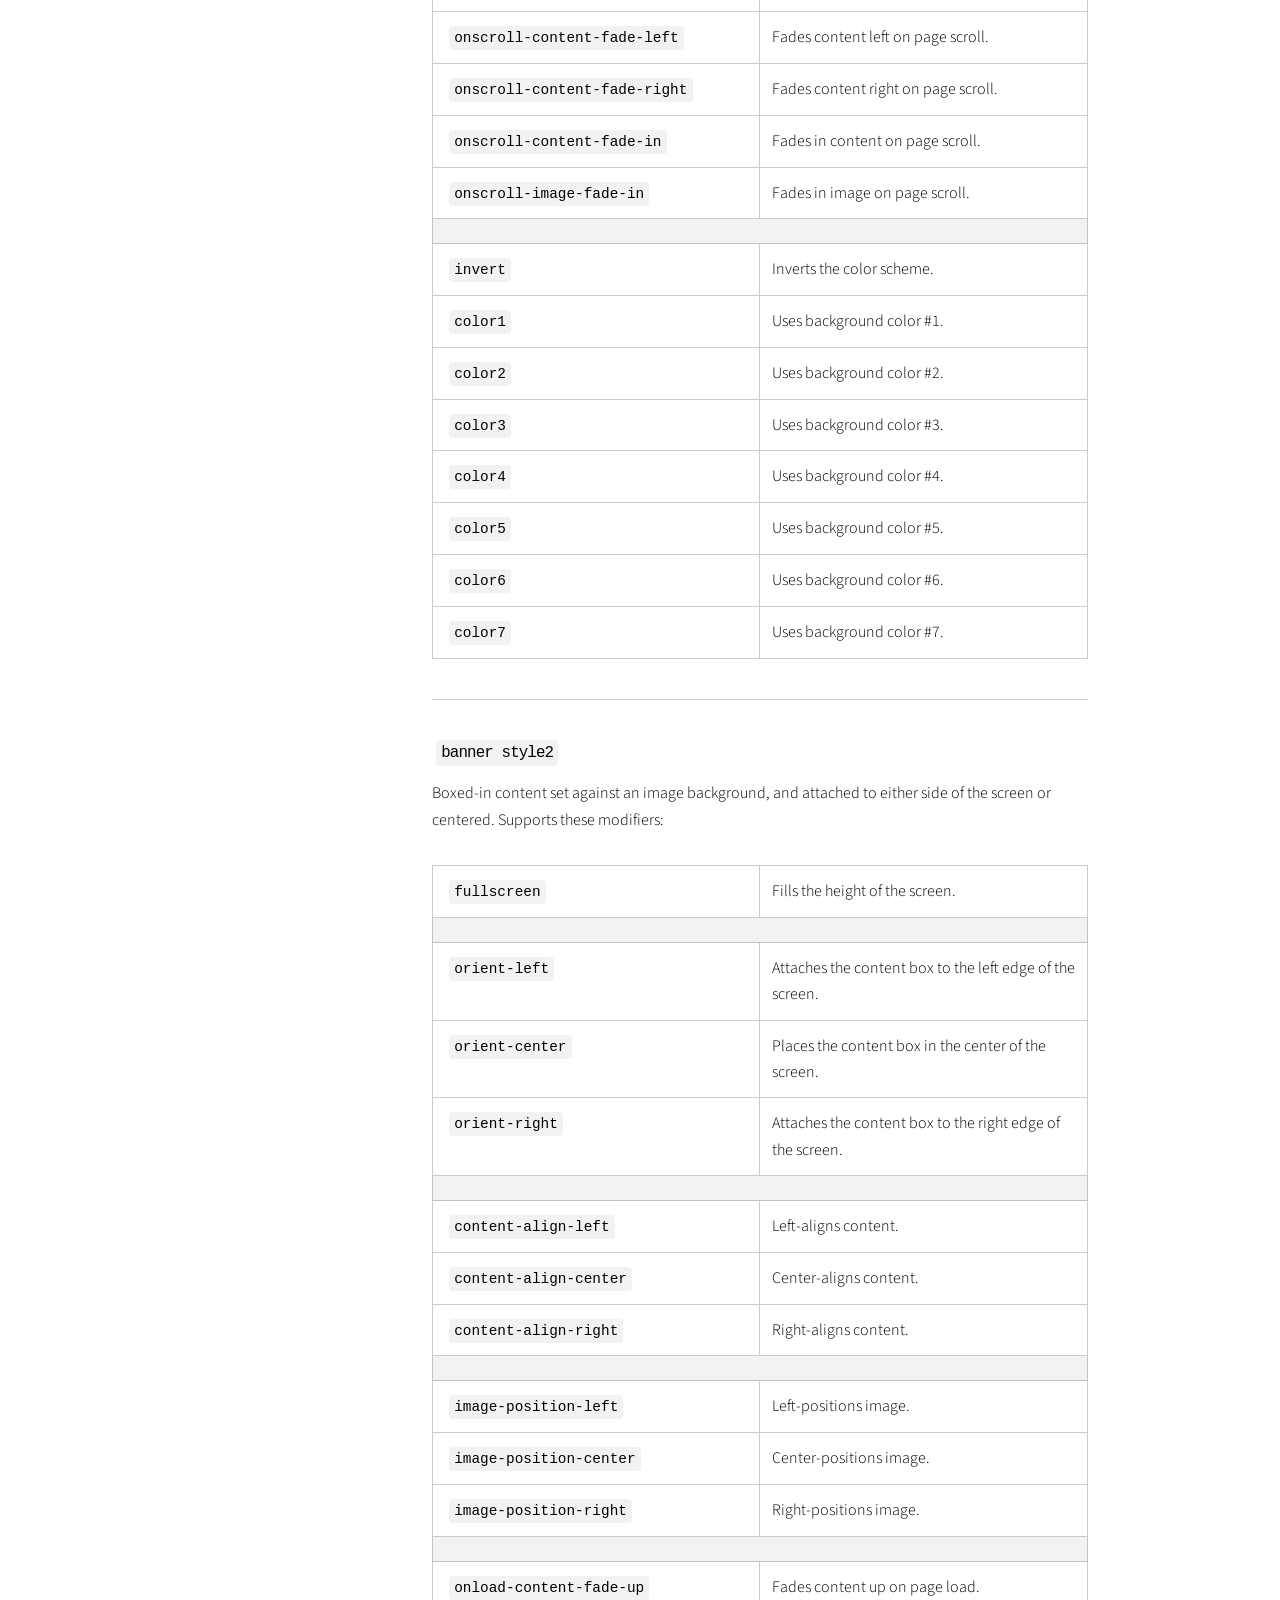
==== commit df06dd90: "Update index-demo.html Made some changes to UI" ====
--- a/index-demo.html
+++ b/index-demo.html
@@ -4,7 +4,7 @@
 	html5up.net | @ajlkn
 	Free for personal and commercial use under the CCA 3.0 license (html5up.net/license)
 
-	Note: Only needed for demo purposes. Delete for production sites.
+	Note: Only needed for demo purposes. Delete for production sites. 
 --> 
 <html>
 	<head>
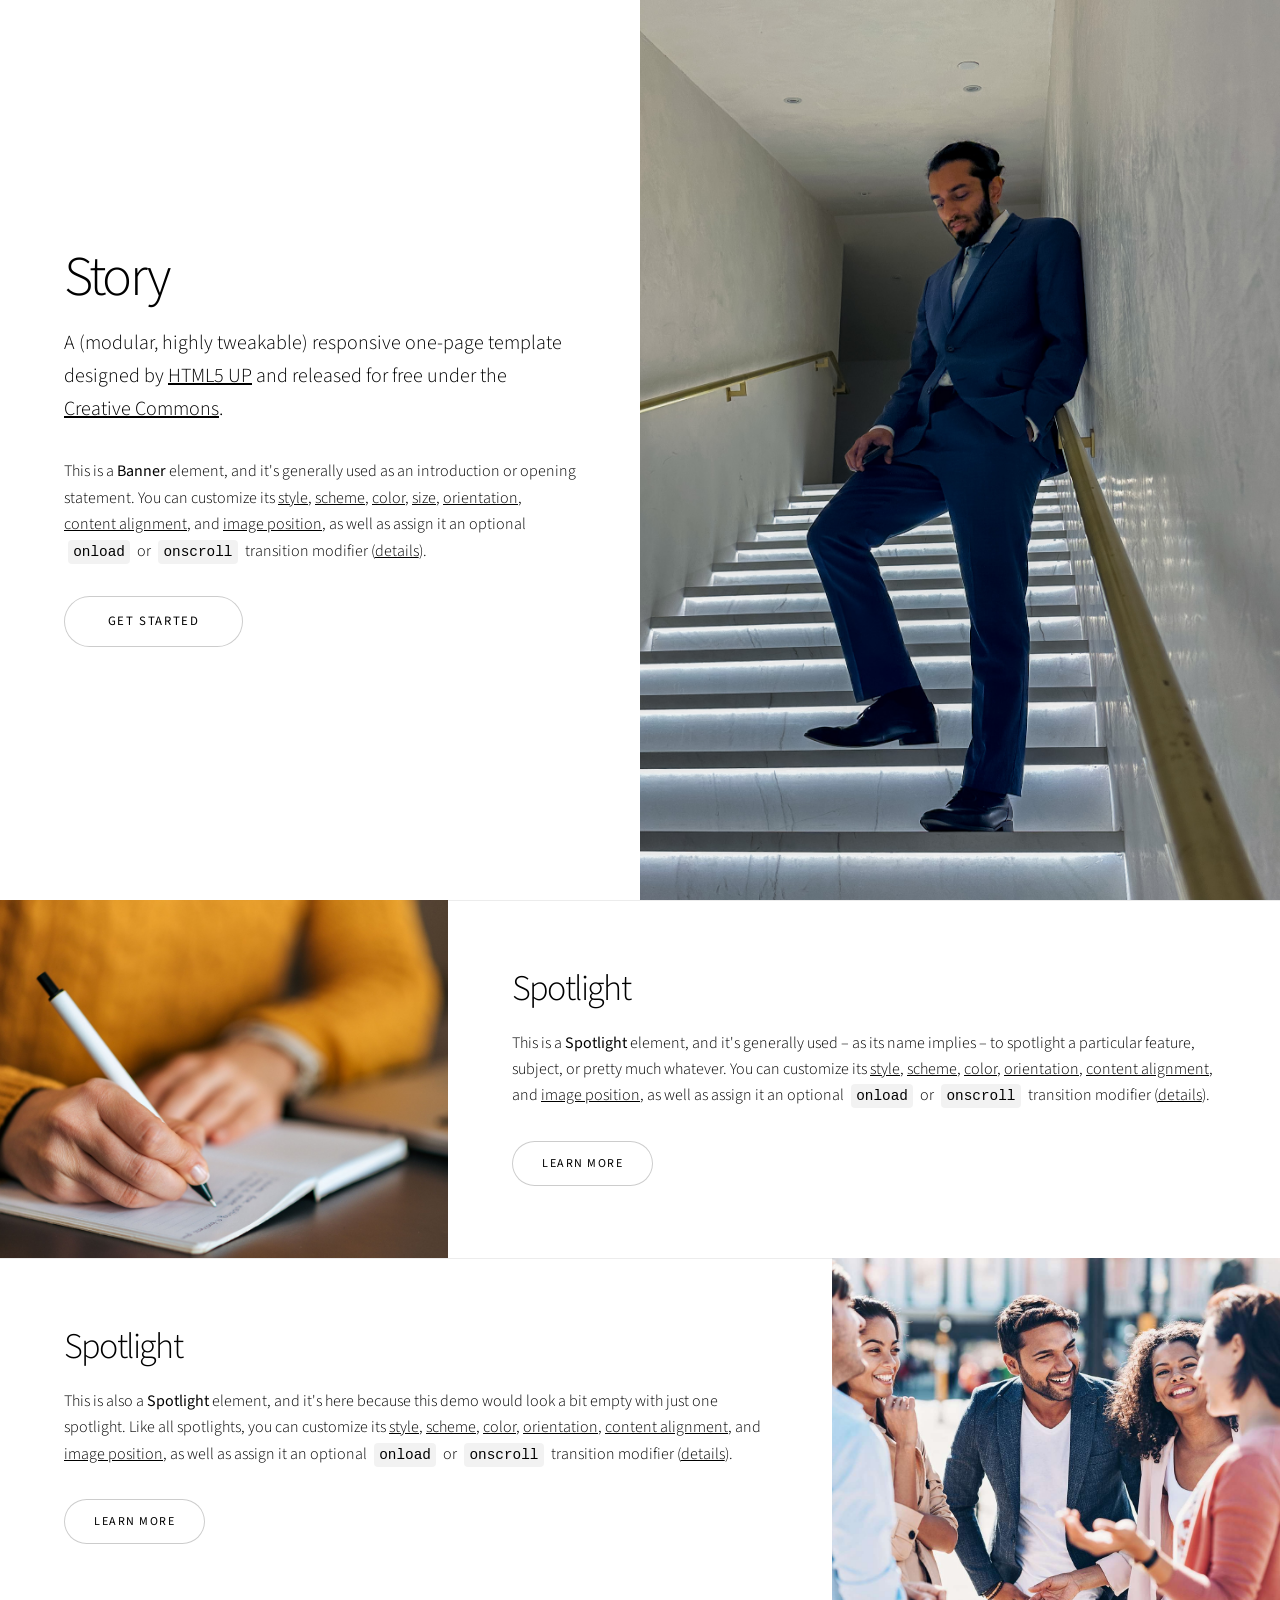
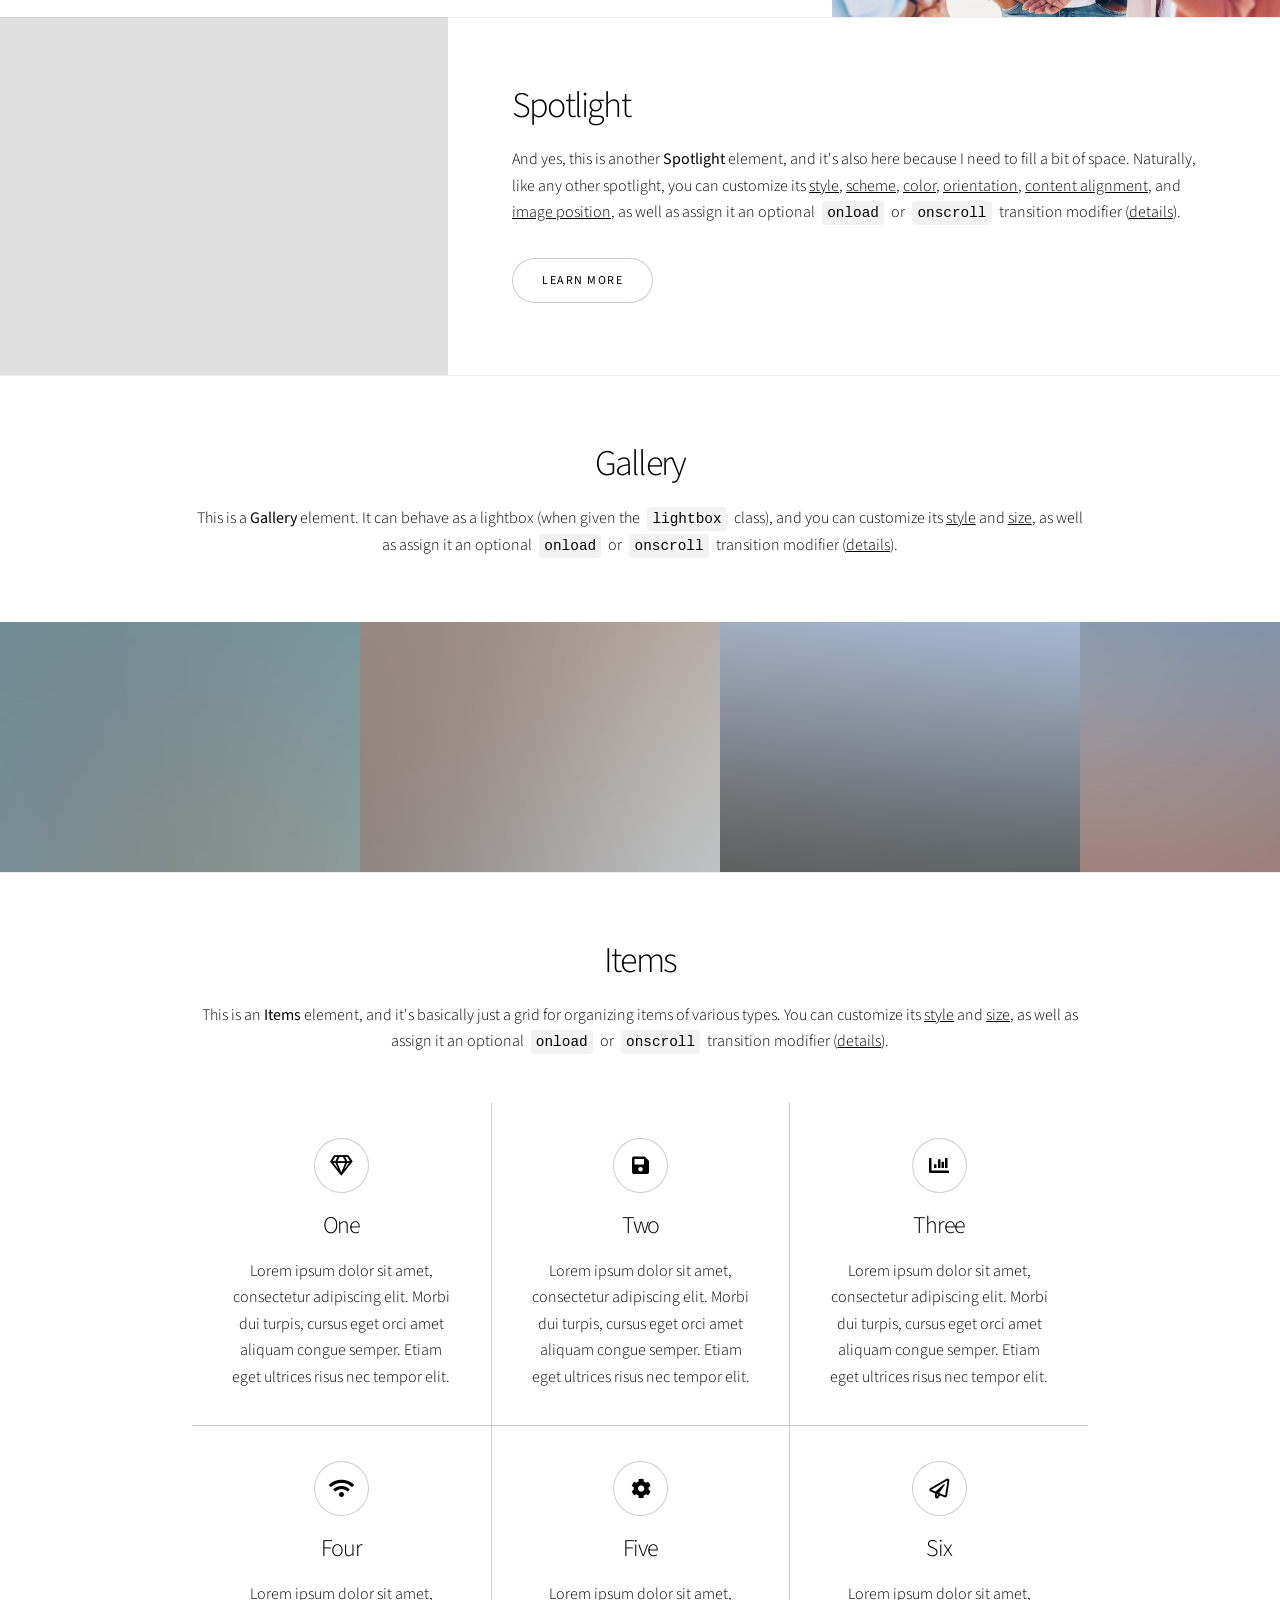
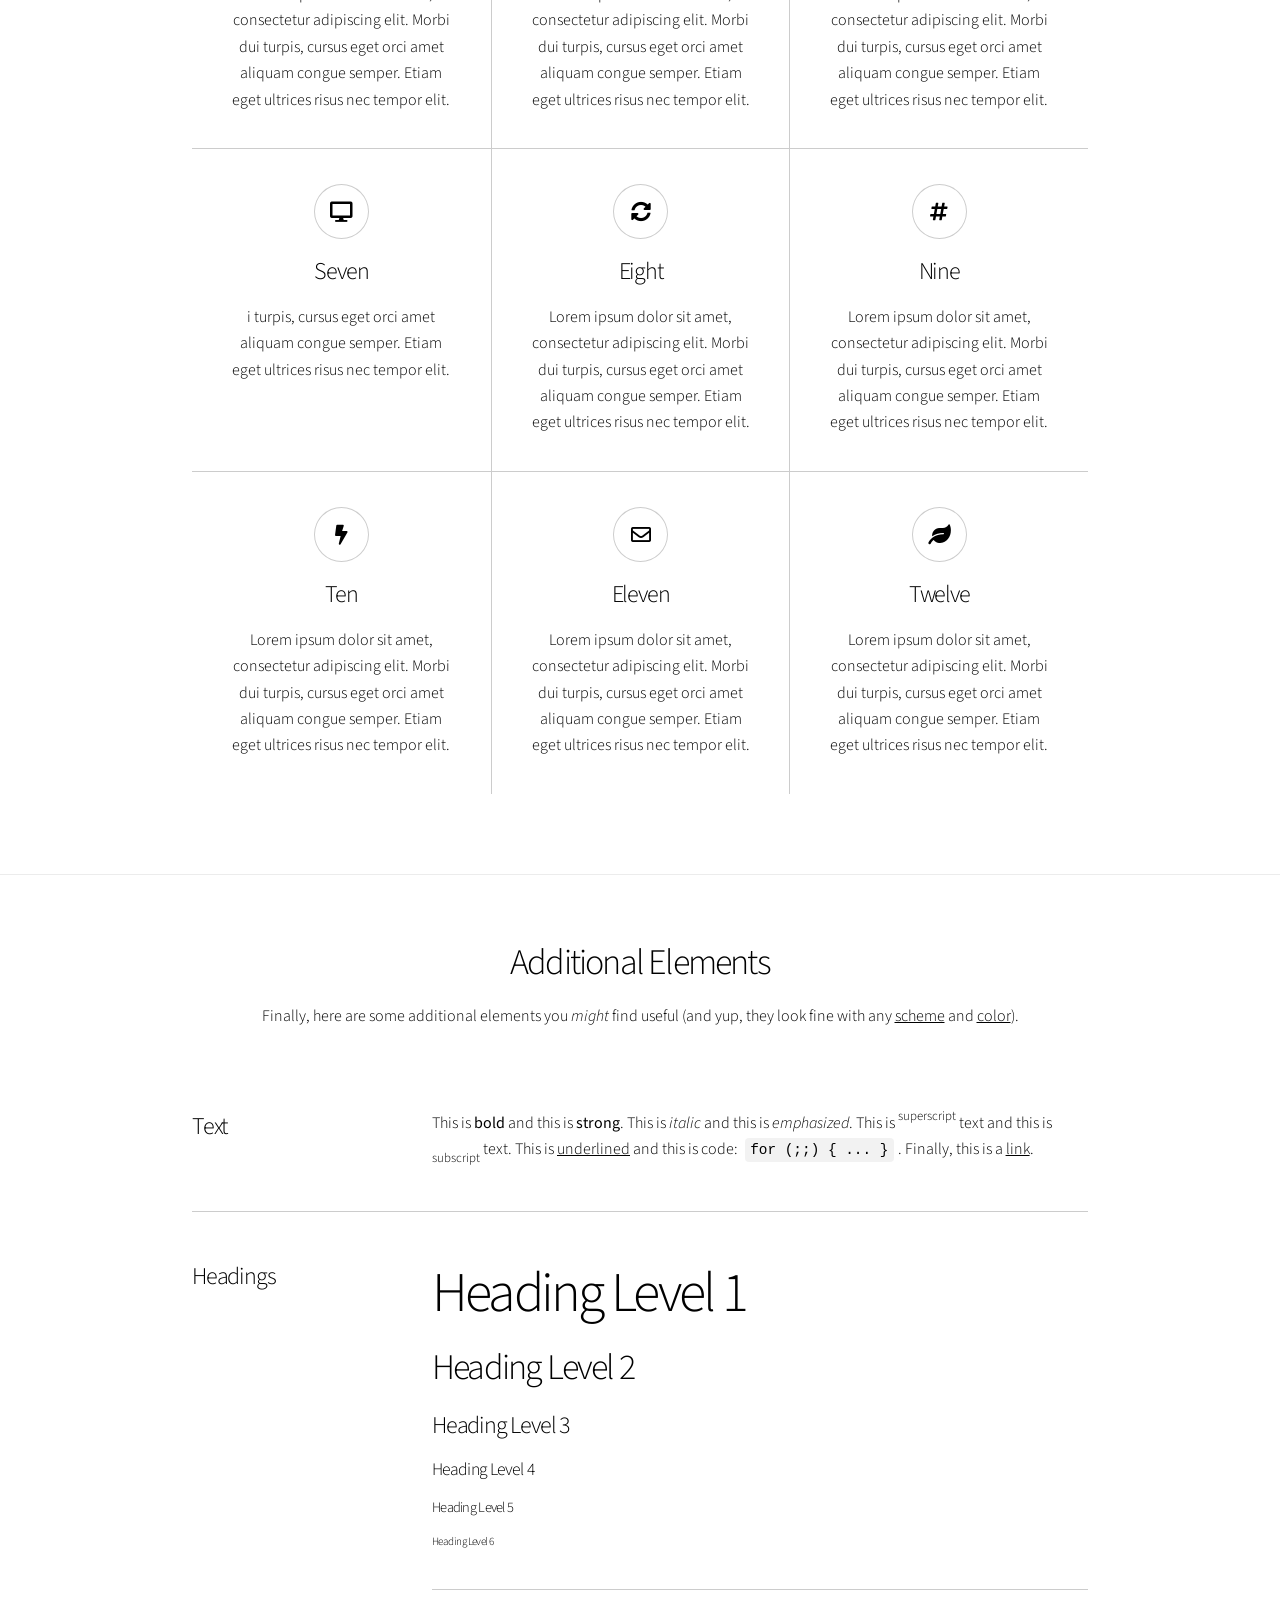
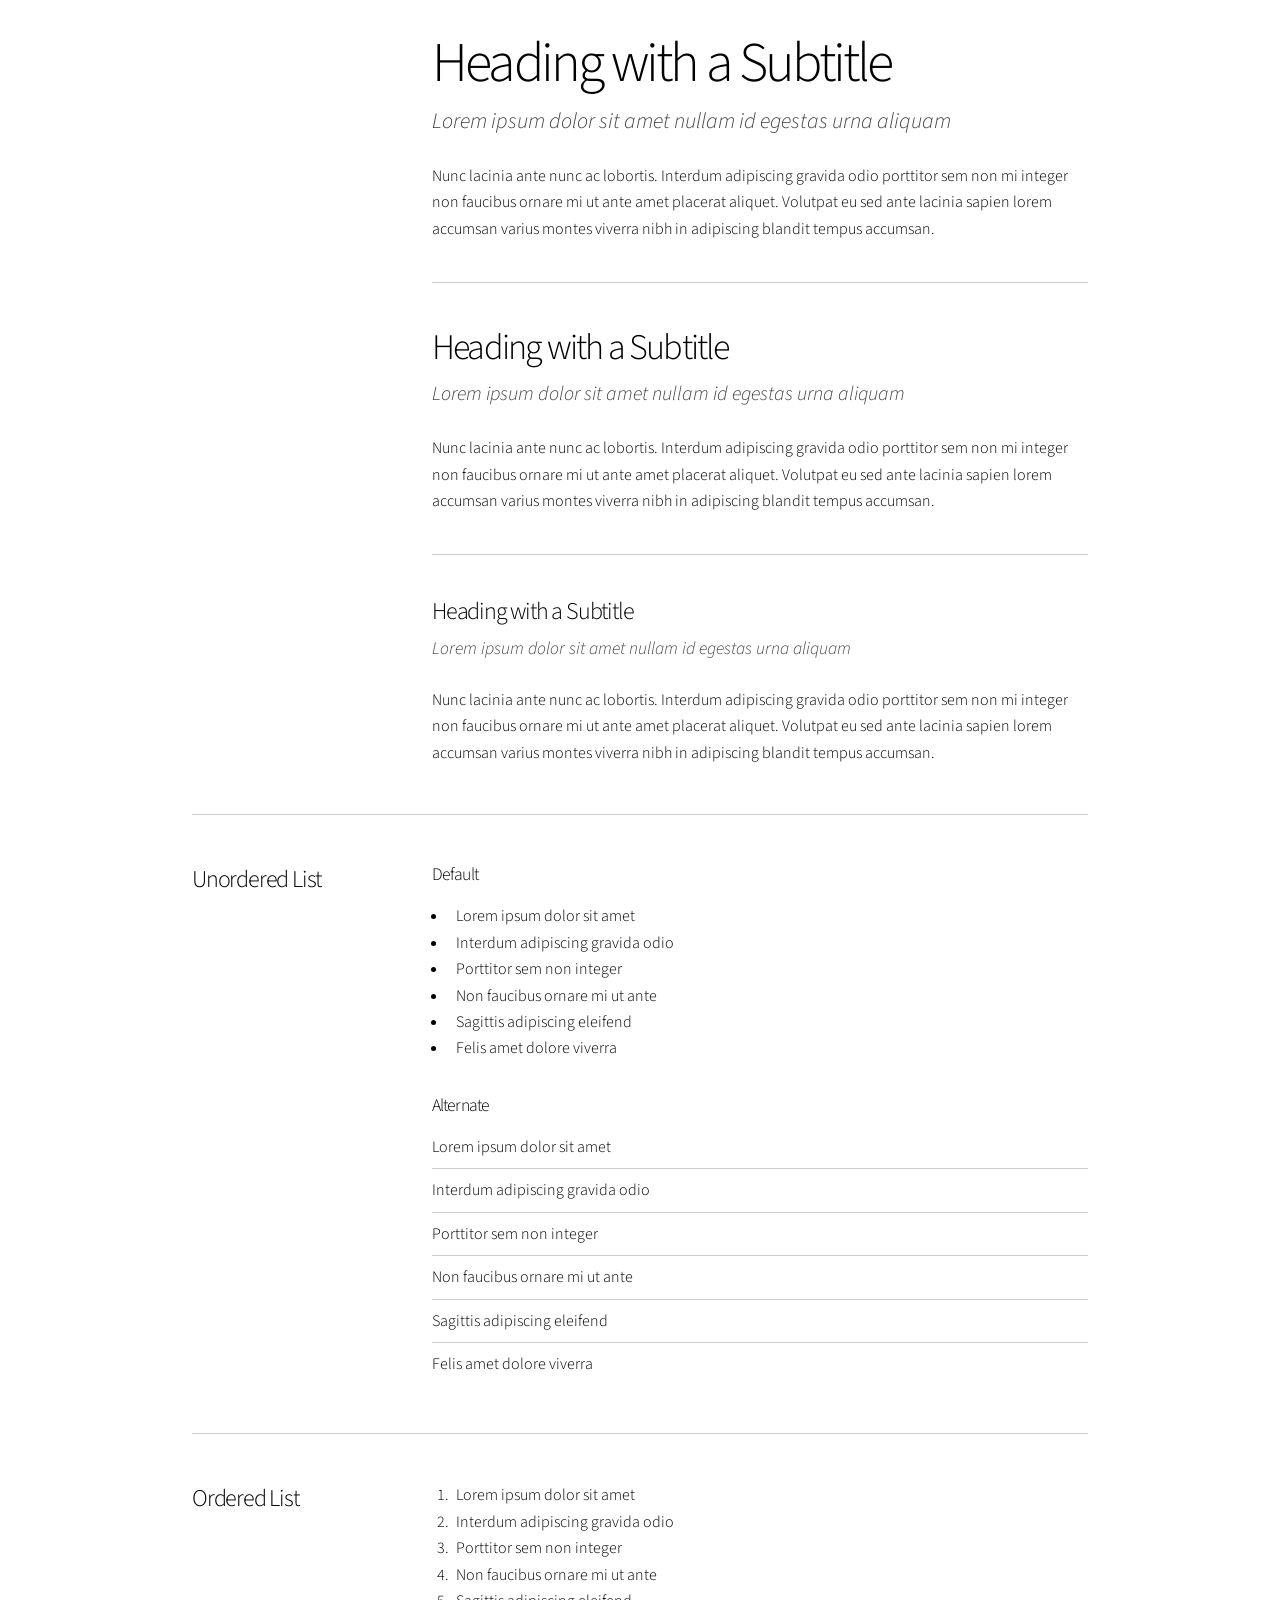
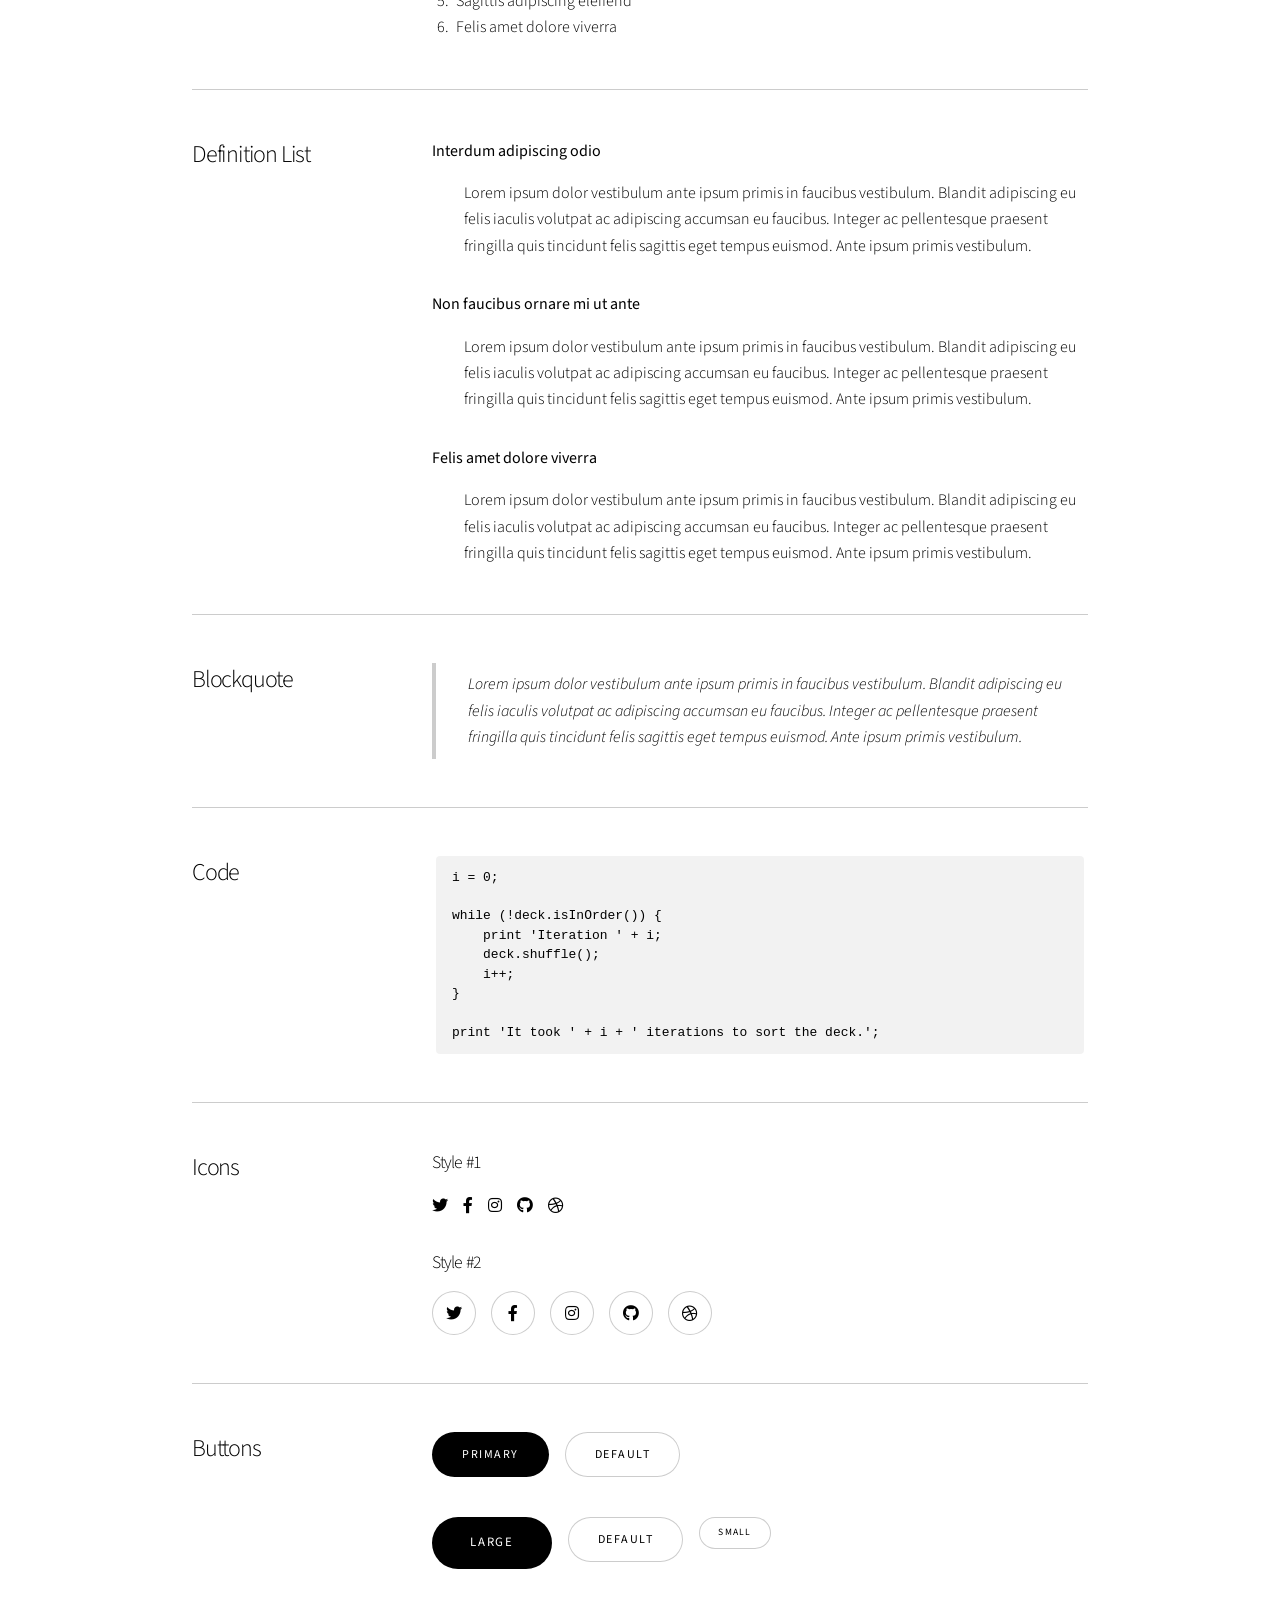
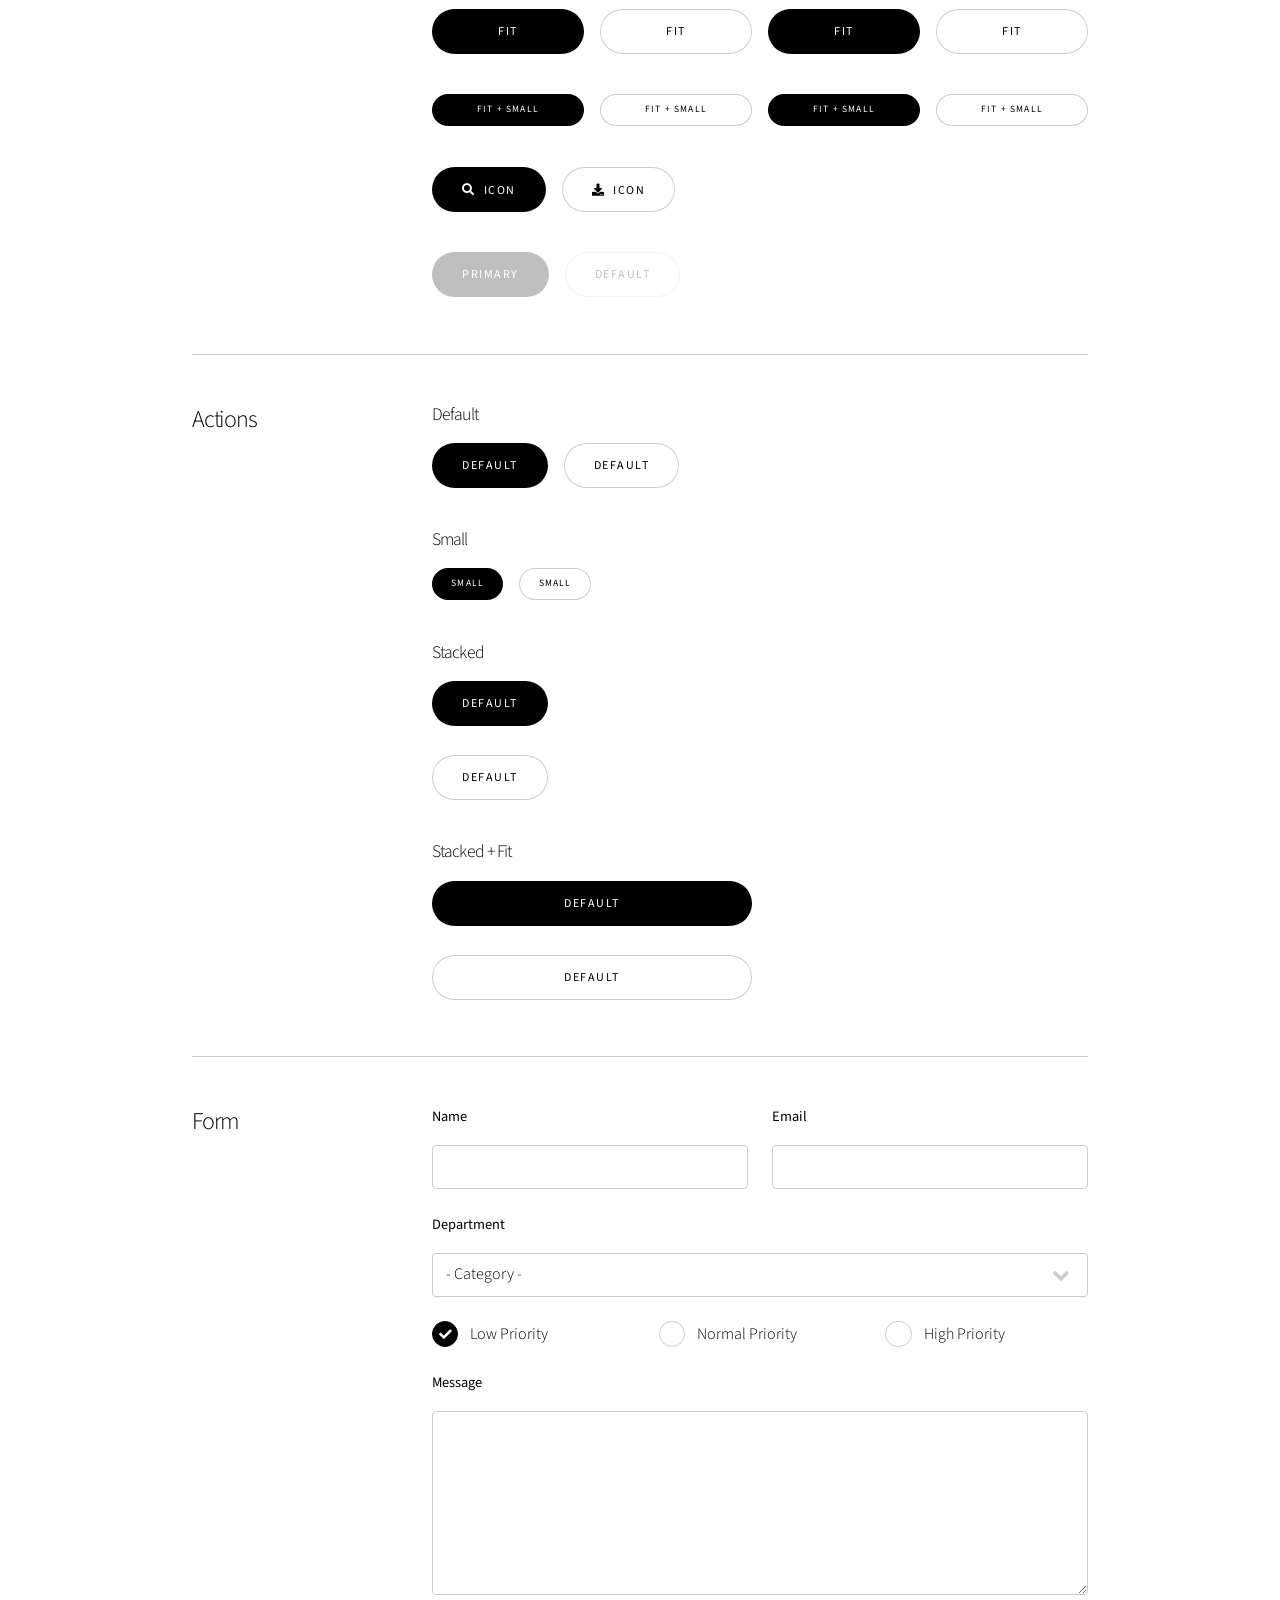
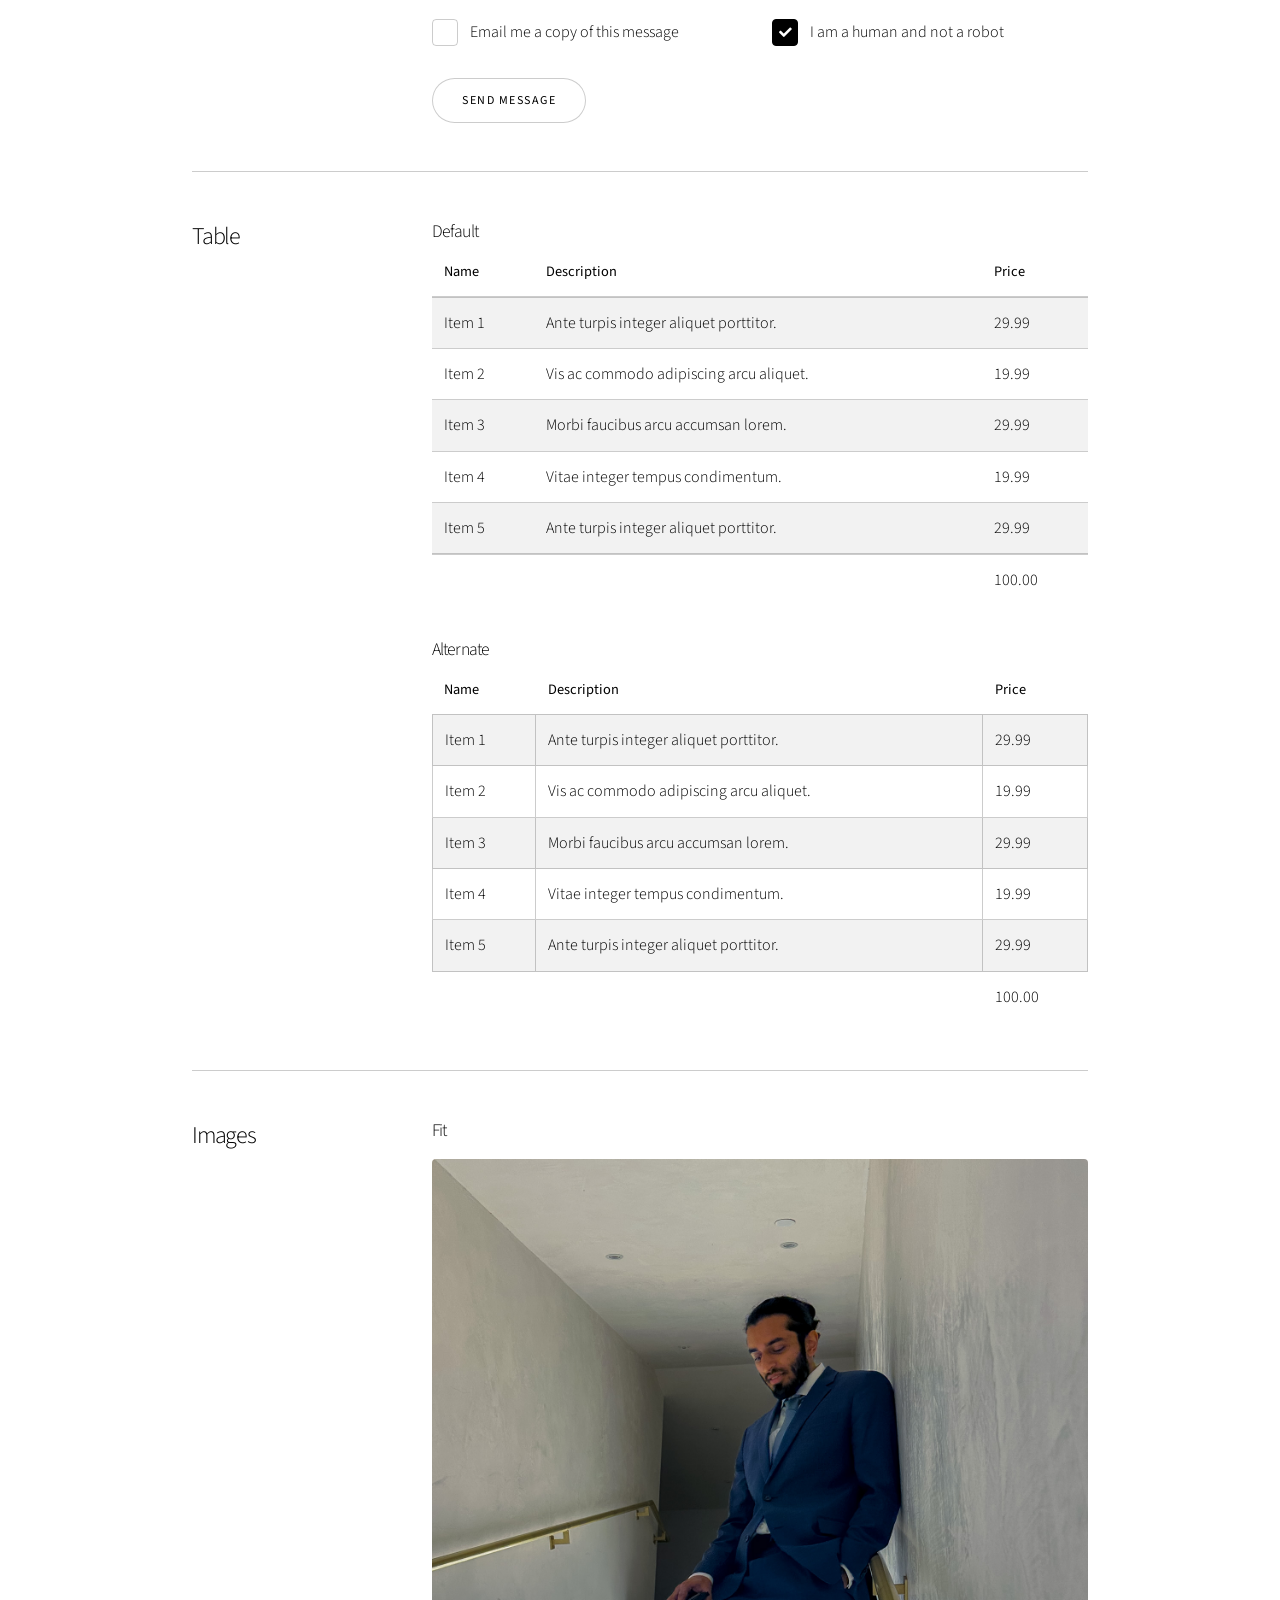
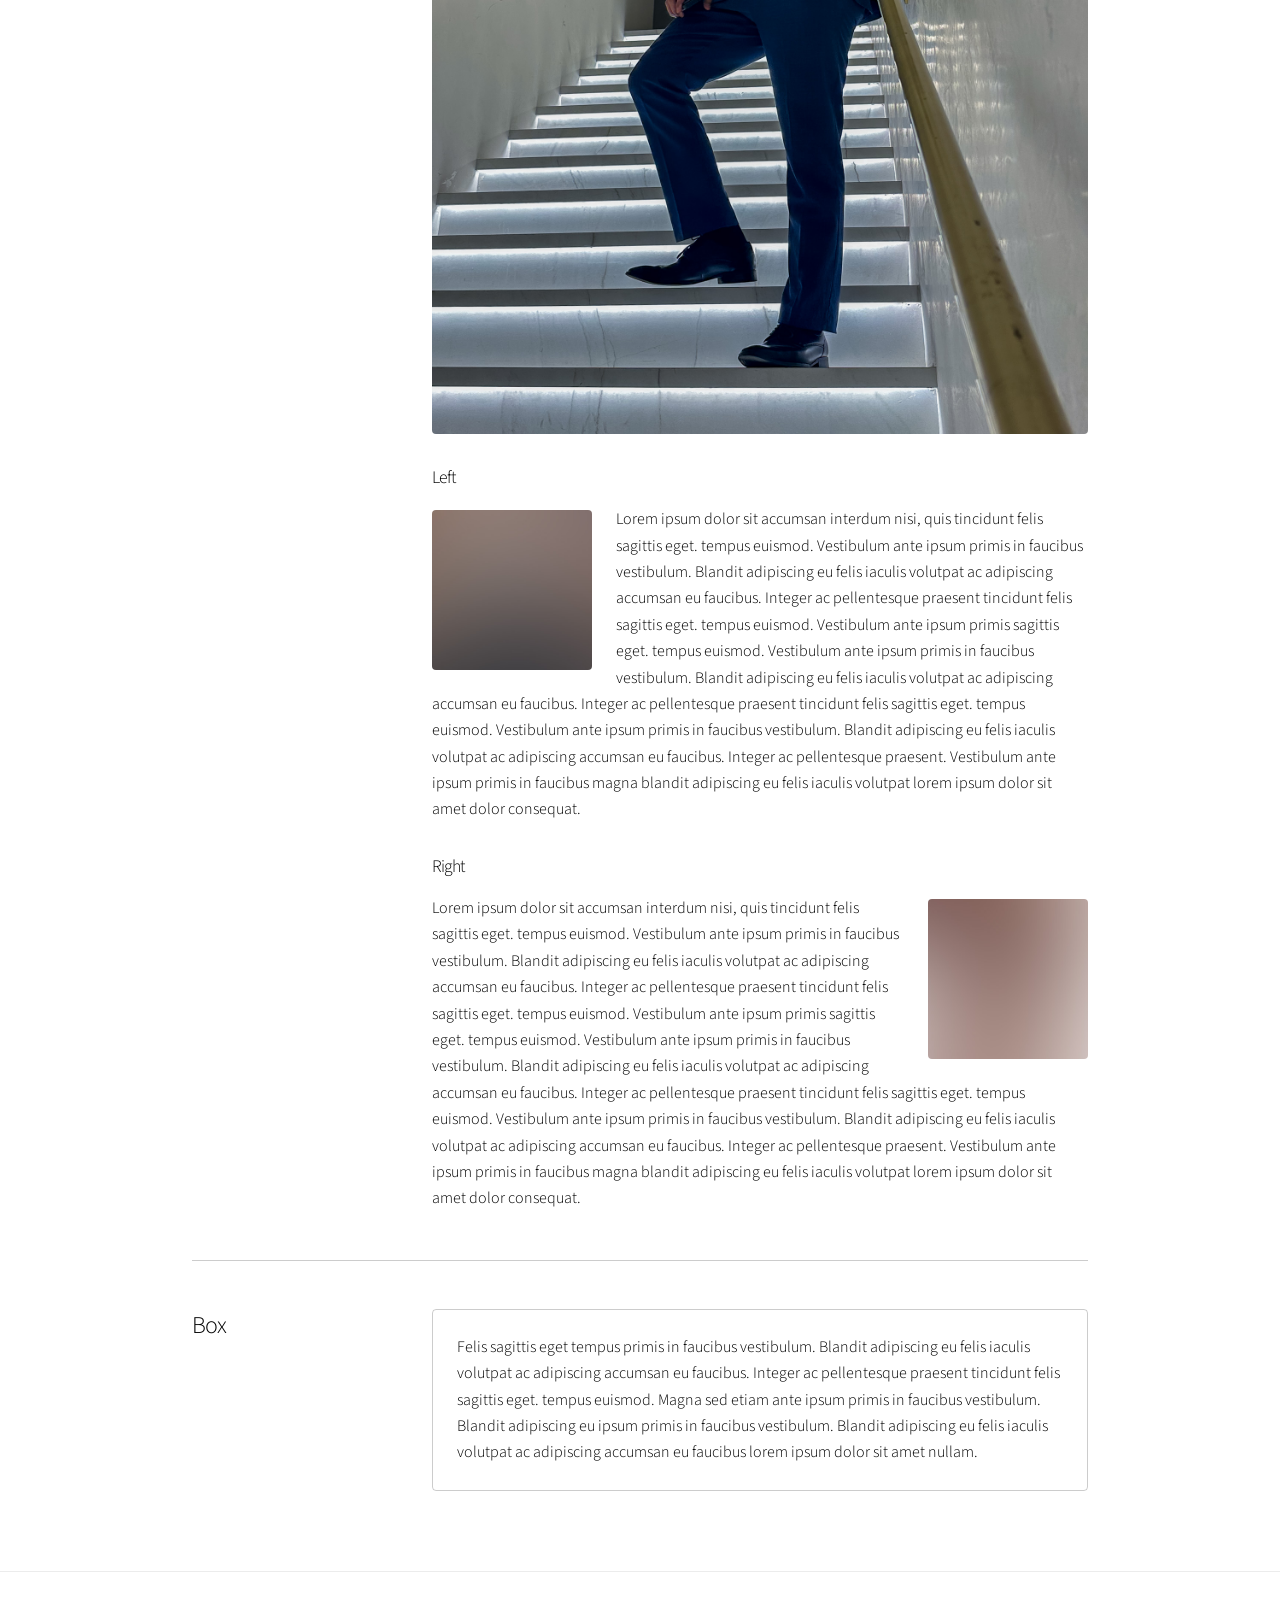
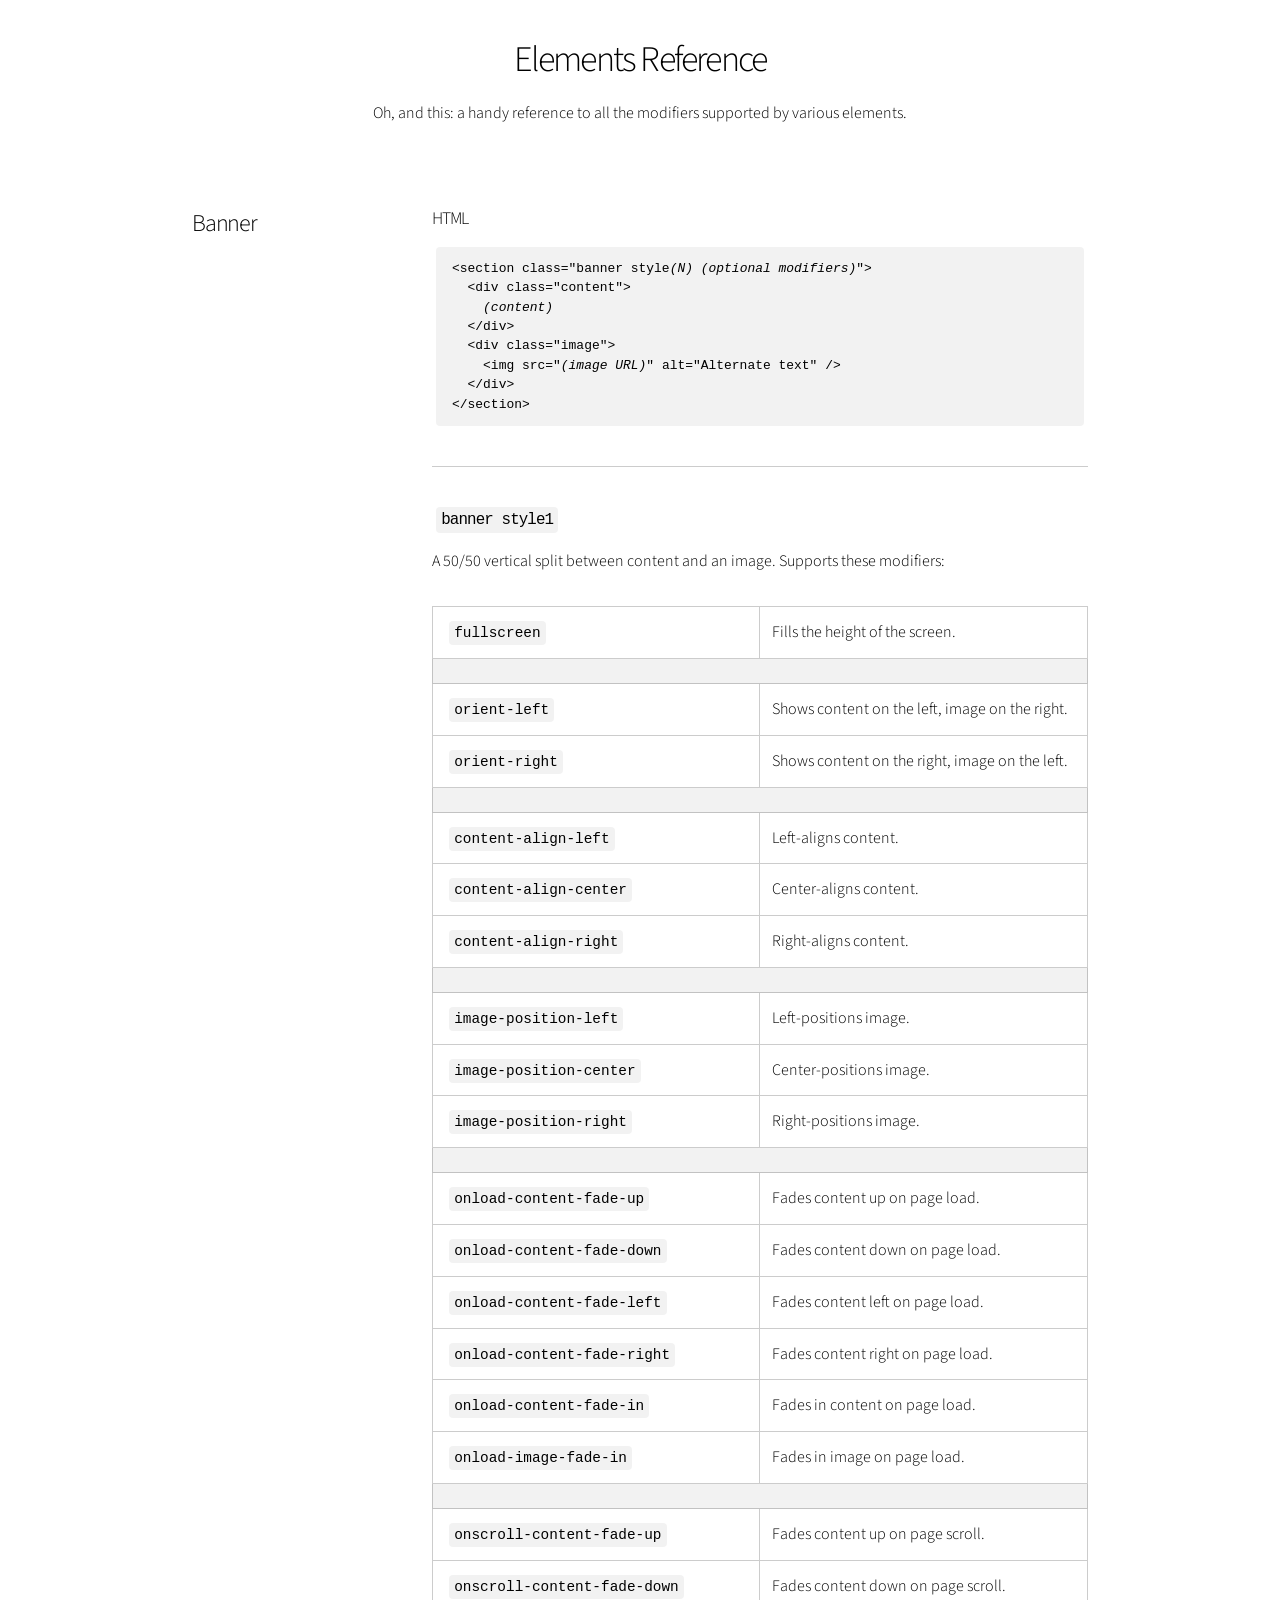
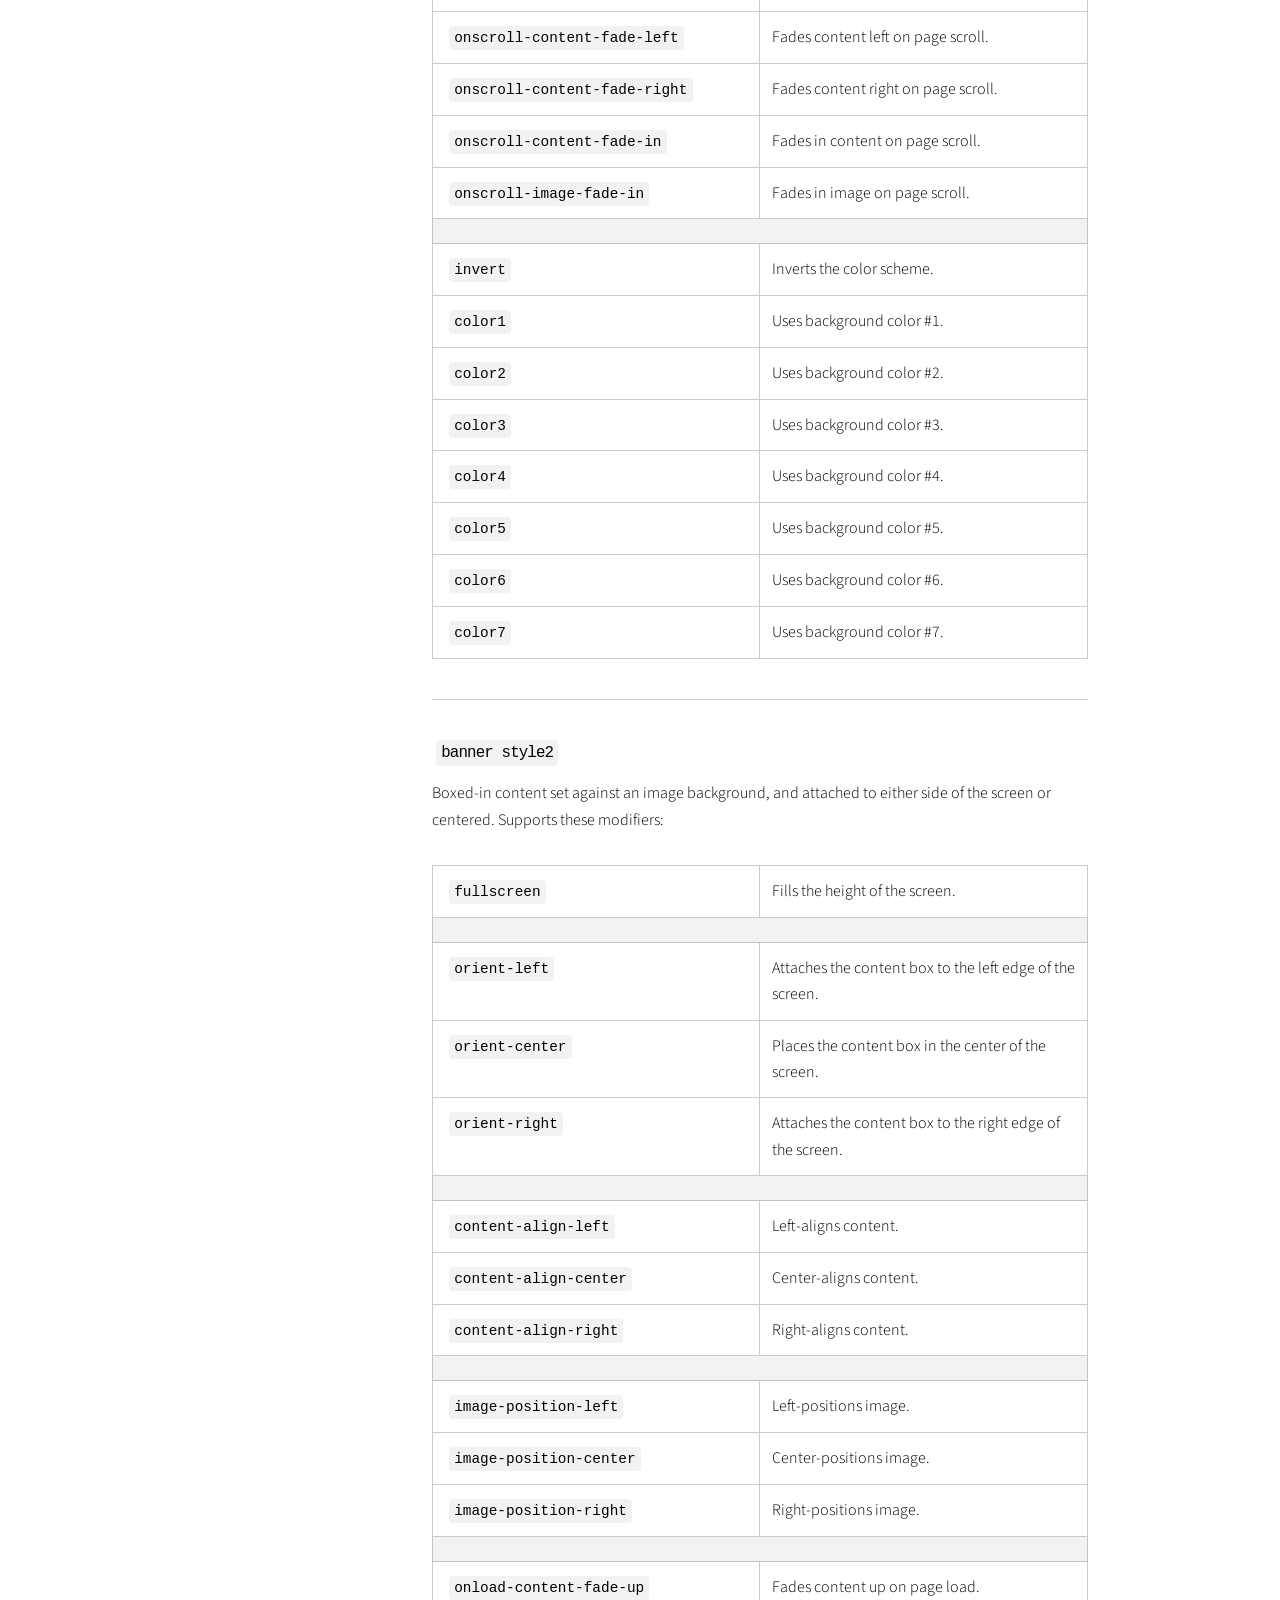
==== commit 9d2016cb: "Update index-demo.html Database need some more clarity" ====
--- a/index-demo.html
+++ b/index-demo.html
@@ -124,7 +124,7 @@
 								<article>
 									<a href="images/gallery/fulls/04.jpg" class="image">
 										<img src="images/gallery/thumbs/04.jpg" alt="" />
-									</a>
+									</a> 
 									<div class="caption">
 										<h3>Title</h3>
 										<p>Lorem ipsum dolor amet, consectetur magna etiam elit. Etiam sed ultrices.</p>
@@ -196,7 +196,7 @@
 								<article>
 									<a href="images/gallery/fulls/10.jpg" class="image">
 										<img src="images/gallery/thumbs/10.jpg" alt="" />
-									</a>
+									</a> 
 									<div class="caption">
 										<h3>Title</h3>
 										<p>Lorem ipsum dolor amet, consectetur magna etiam elit. Etiam sed ultrices.</p>
@@ -234,7 +234,7 @@
 					</section>
 
 				<!-- Items -->
-					<section class="wrapper style1 align-center">
+					<section class="wrapper style1 align-center"> 
 						<div class="inner">
 							<h2>Items</h2>
 							<p>This is an <strong>Items</strong> element, and it's basically just a grid for organizing items of various types. You can customize its <span class="demo-controls">appearance with a number of modifiers</span>, as well as assign it an optional <code>onload</code> or <code>onscroll</code> transition modifier (<a href="#reference-items">details</a>).</p>
@@ -272,7 +272,7 @@
 								<section>
 									<span class="icon solid style2 major fa-desktop"></span>
 									<h3>Seven</h3>
-									<p>Lorem ipsum dolor sit amet, consectetur adipiscing elit. Morbi dui turpis, cursus eget orci amet aliquam congue semper. Etiam eget ultrices risus nec tempor elit.</p>
+									<p>i turpis, cursus eget orci amet aliquam congue semper. Etiam eget ultrices risus nec tempor elit.</p>
 								</section>
 								<section>
 									<span class="icon solid style2 major fa-sync-alt"></span>
